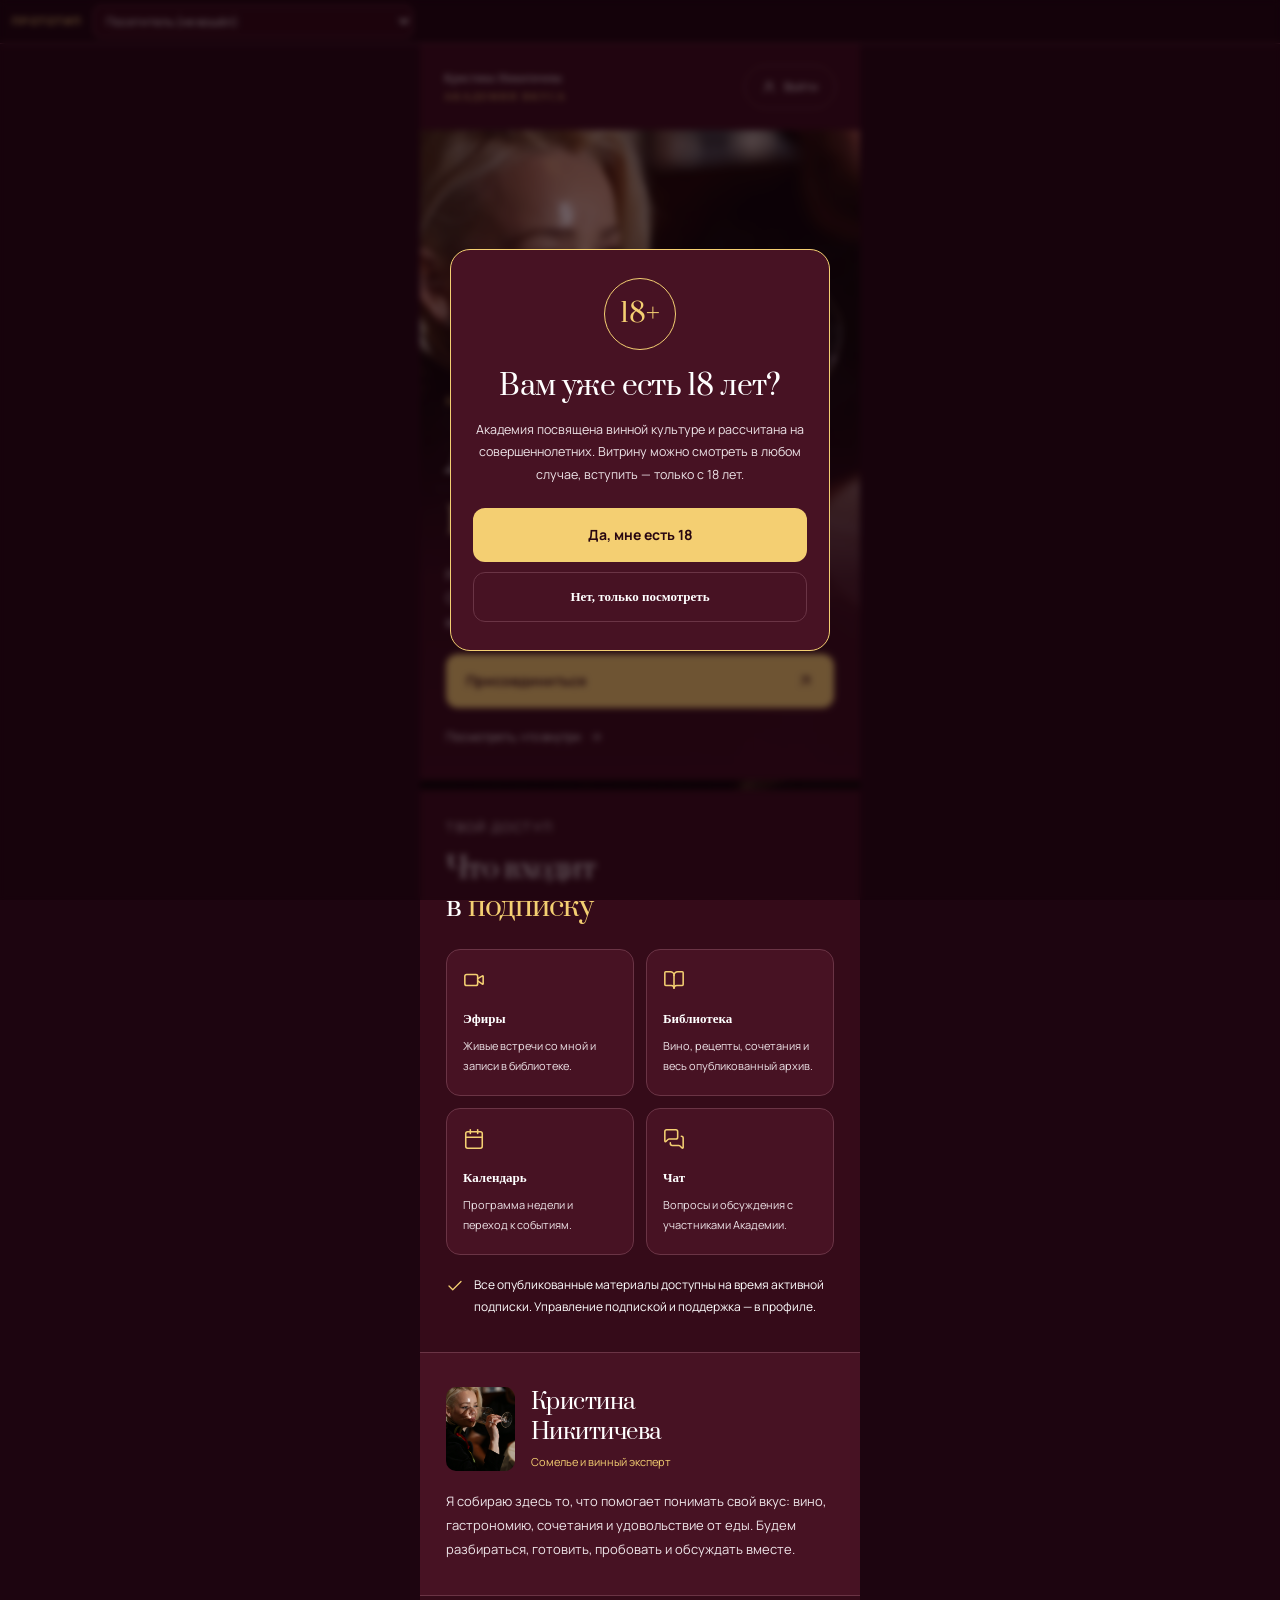
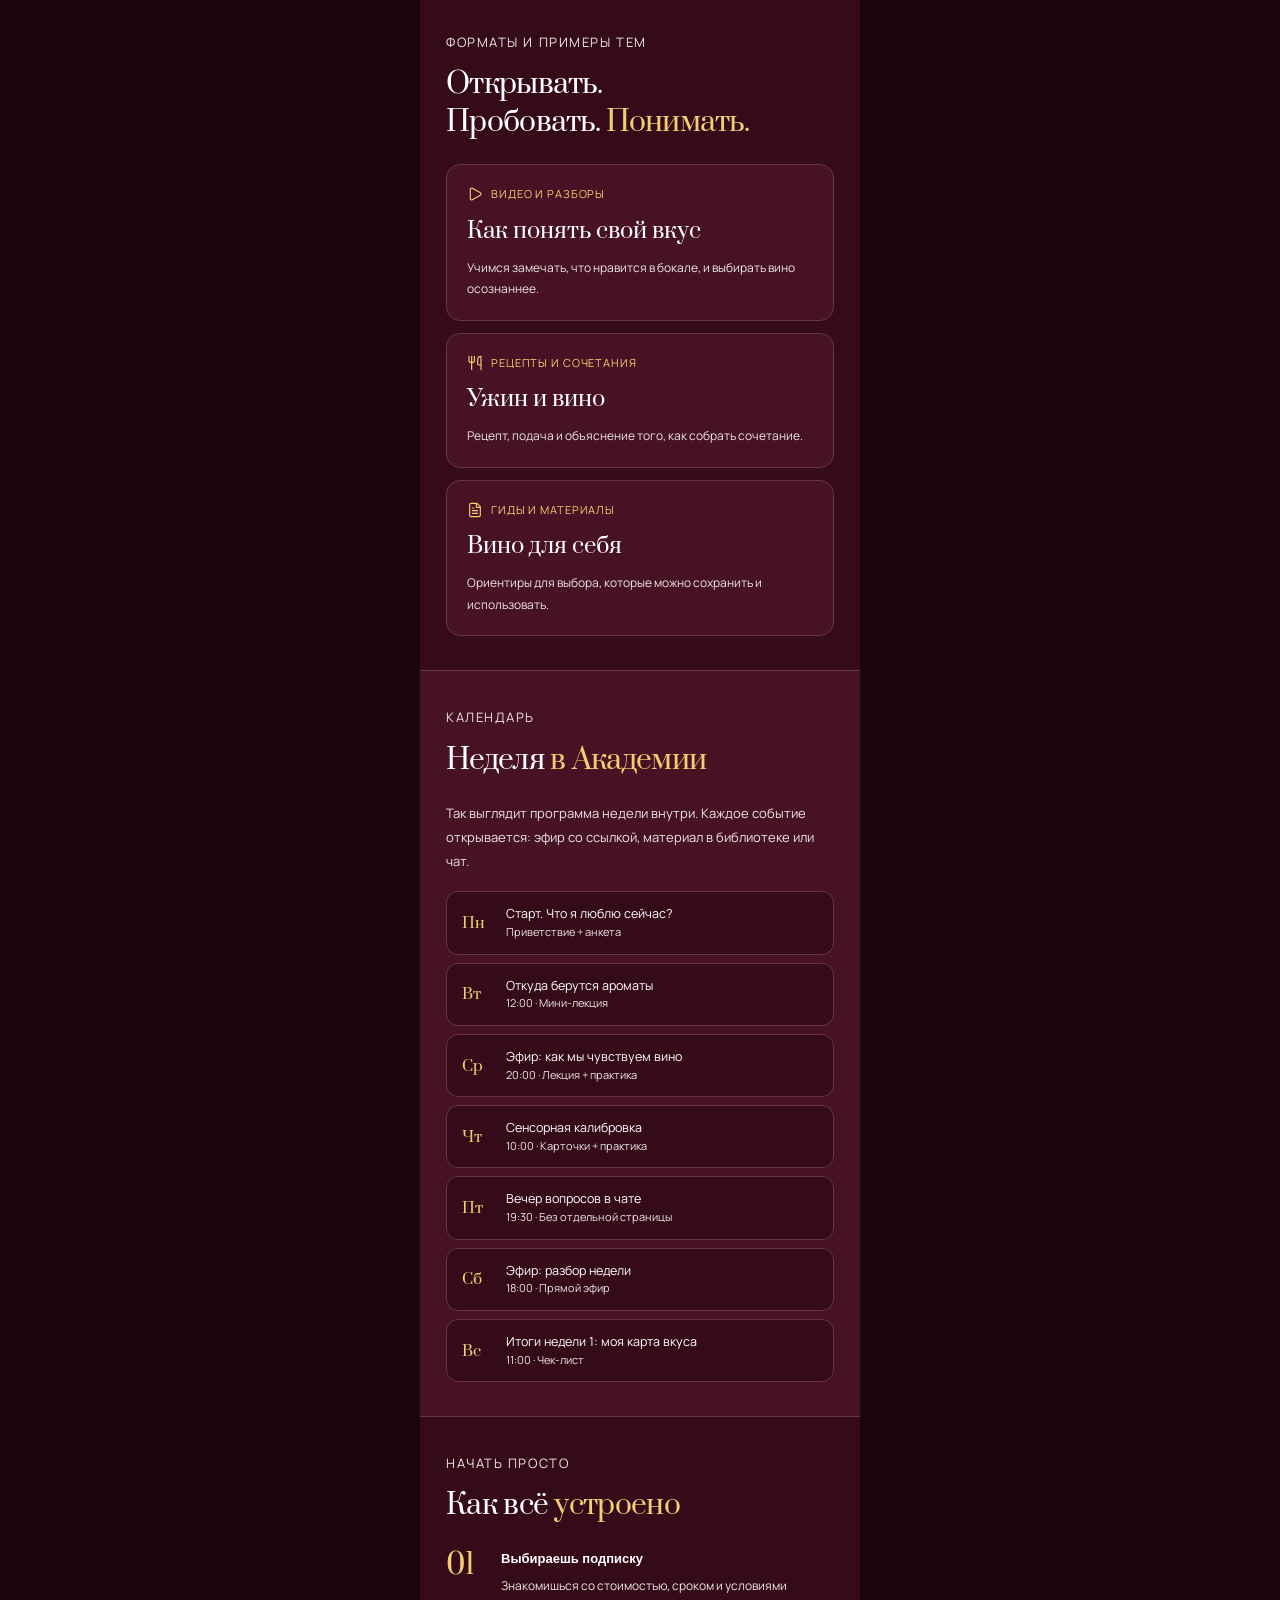
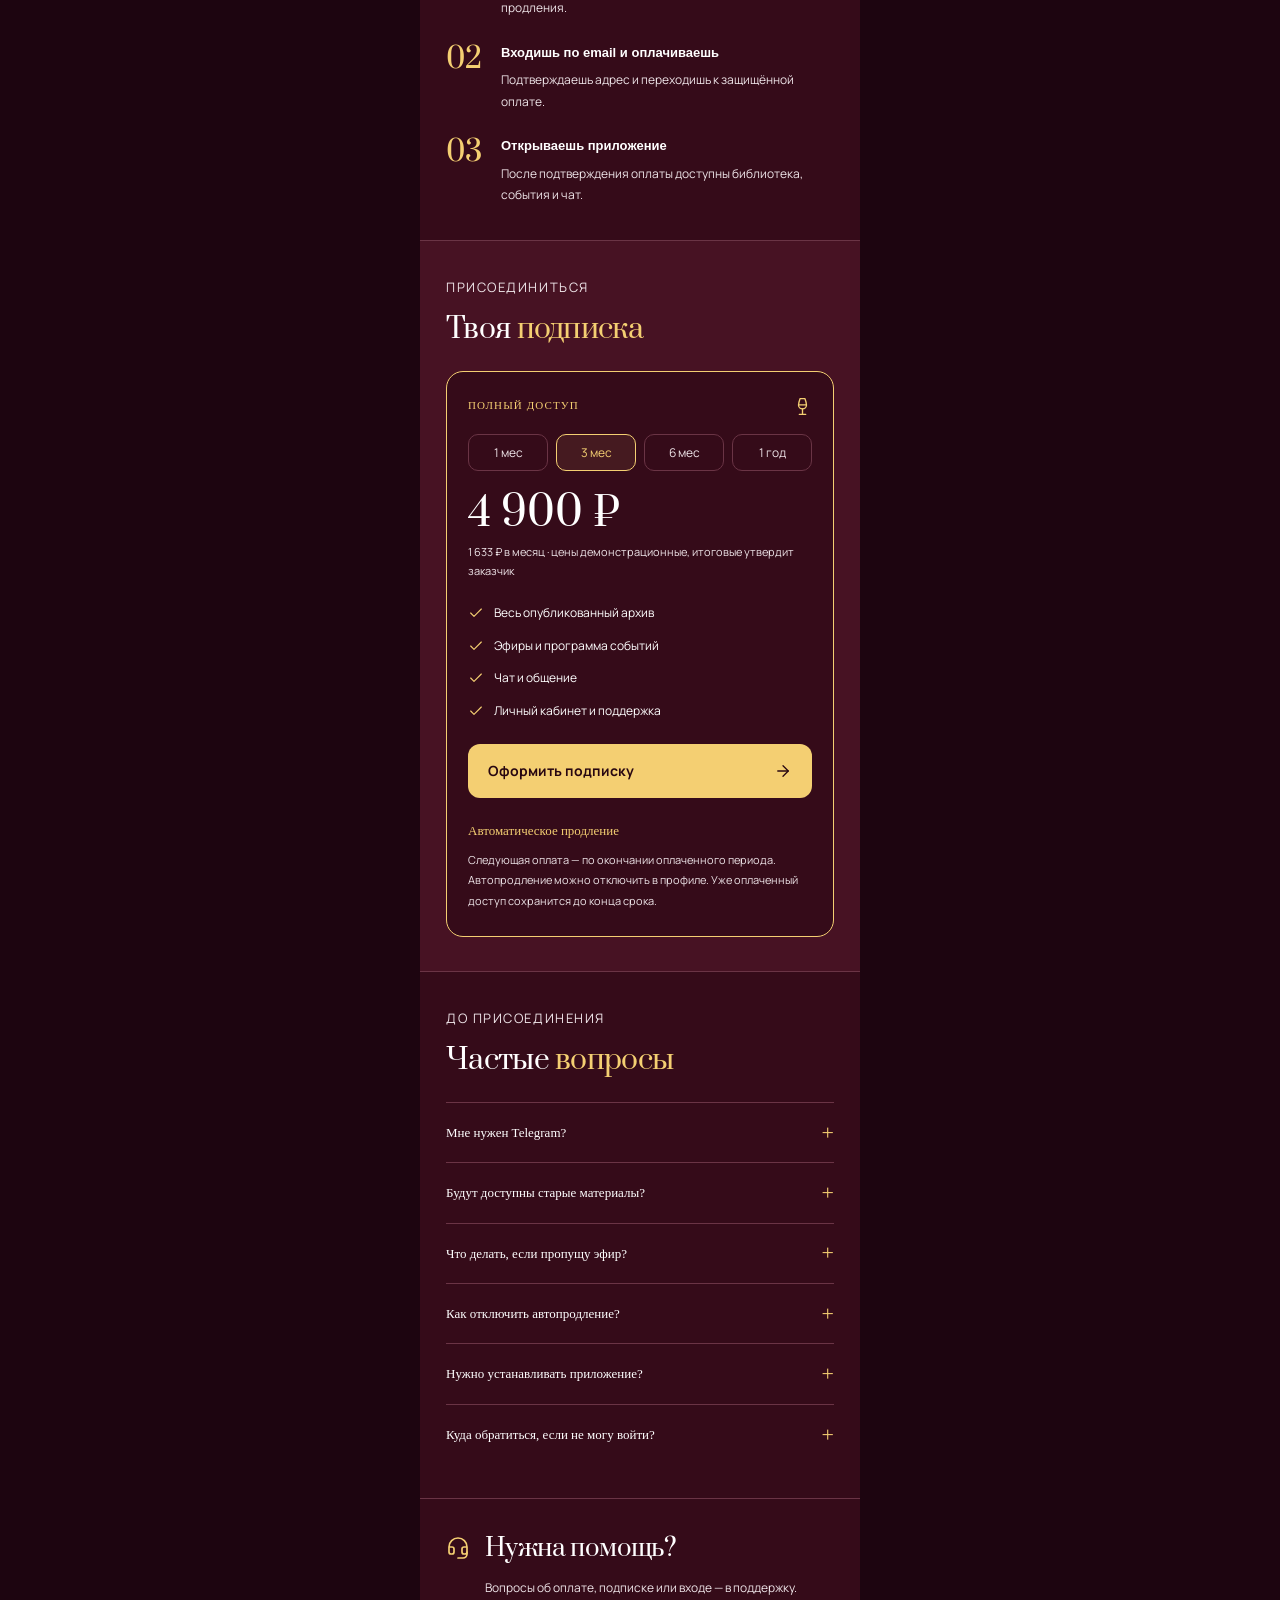
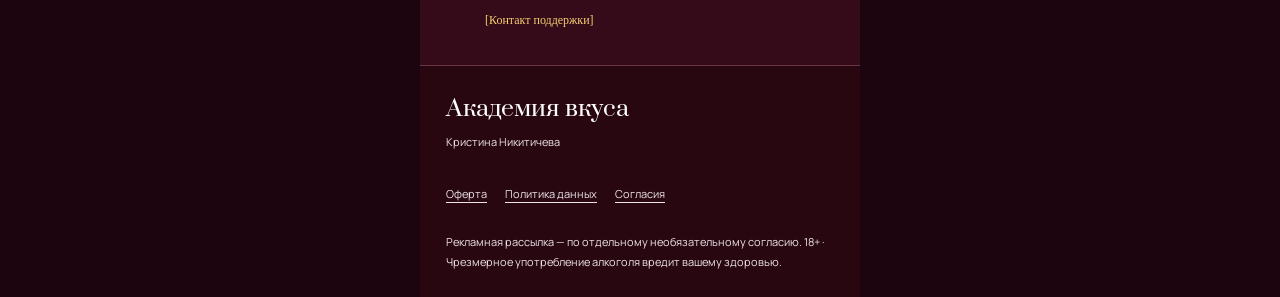
==== prototype/index.html @ 67d81e25 "Админка: сайдбар слева и узкий бар на телефоне, карточки вместо таблиц Схема навигации перенесена из" ====
<!doctype html>
<html lang="ru">
<head>
<meta charset="utf-8">
<meta name="viewport" content="width=device-width, initial-scale=1, viewport-fit=cover">
<meta name="theme-color" content="#350b19">
<meta name="robots" content="noindex,nofollow">
<title>Академия вкуса — прототип</title>
<link rel="stylesheet" href="fonts/fonts.css">
<style>
:root{
  --bg:#350b19; --panel:#471223; --deep:#280711; --gold:#f4cf72; --white:#fff; --soft:#eee4e8; --line:#6a3445;
  --ok:#7fcf94; --warn:#f0b35a; --bad:#ff8c98;
}
*{box-sizing:border-box;margin:0;padding:0}
html{-webkit-text-size-adjust:100%}
body{min-height:100vh;font-family:Manrope,Arial,sans-serif;font-size:14px;line-height:1.6;color:var(--white);background:#1d0510;padding-top:44px}
button{font:inherit;color:inherit;cursor:pointer;border:0;background:none}
input,textarea,select{font:inherit;color:inherit}
a{color:var(--gold)}
h1,h2,h3{font-family:Prata,Georgia,serif;font-weight:400}
.hide{display:none!important}
.soft{color:var(--soft)}
.gold{color:var(--gold)}
.small{font-size:12px}
.eyebrow{color:var(--gold);font-size:11px;line-height:1.6;letter-spacing:.12em;text-transform:uppercase}
svg.i{width:20px;height:20px;flex:none;fill:none;stroke:currentColor;stroke-width:1.7;stroke-linecap:round;stroke-linejoin:round}

/* demo bar */
#demo{position:fixed;top:0;left:0;right:0;z-index:70;height:44px;display:flex;gap:10px;align-items:center;padding:0 12px;background:#14030a;border-bottom:1px solid var(--line);font-size:12px}
#demo b{color:var(--gold);letter-spacing:.14em;text-transform:uppercase;font-size:10.5px;white-space:nowrap}
#demo select{background:var(--deep);border:1px solid var(--line);border-radius:8px;padding:6px 8px;font-size:12px;flex:1;max-width:320px;min-width:0}

/* кнопки */
.primary{display:flex;align-items:center;justify-content:space-between;gap:16px;width:100%;min-height:54px;padding:15px 20px;border:0;border-radius:12px;background:var(--gold);color:var(--deep);text-decoration:none;font:700 14px/1.6 Manrope,Arial,sans-serif;text-align:left}
.primary.center{justify-content:center}
.primary.sm{min-height:44px;padding:10px 16px;width:auto;font-size:13px}
.primary[disabled]{opacity:.5;cursor:default}
.ghost{display:flex;align-items:center;justify-content:center;gap:8px;width:100%;min-height:50px;padding:12px 18px;border:1px solid var(--line);border-radius:12px;color:var(--white);font:600 13px/1.6 Manrope;background:transparent}
.ghost.sm{min-height:40px;width:auto;padding:8px 14px;font-size:12px}
.danger{background:#a8323f!important;color:#fff!important}
.link{color:var(--gold);text-decoration:underline;text-underline-offset:4px;cursor:pointer}
.badge{display:inline-block;padding:3px 10px;border-radius:999px;font-size:11px;font-weight:600;border:1px solid var(--line);color:var(--gold)}
.badge.live{border-color:var(--bad);color:var(--bad)}
.badge.ok{border-color:var(--ok);color:var(--ok)}
.badge.warn{border-color:var(--warn);color:var(--warn)}
.badge.bad{border-color:var(--bad);color:var(--bad)}
.stack>*+*{margin-top:14px}
.row{display:flex;gap:12px;align-items:center}
.between{justify-content:space-between}
.grow{flex:1;min-width:0}

/* поля */
.field{display:flex;flex-direction:column;gap:7px;margin-bottom:14px}
.field label{font-size:12px;color:var(--white)}
.in{width:100%;background:var(--bg);border:1px solid var(--line);border-radius:10px;padding:13px 15px;min-height:48px;outline:none;color:var(--white);font-size:15px}
.in:focus{border-color:var(--gold)}
.in::placeholder{color:#b9a3ab}
textarea.in{min-height:96px;resize:vertical}
select.in option{color:#222}
.chk{display:flex;gap:10px;align-items:flex-start;font-size:12.5px;line-height:1.6;margin-bottom:12px;cursor:pointer;color:var(--soft)}
.chk input{margin-top:3px;accent-color:var(--gold);width:17px;height:17px;flex:none}
.sw{position:relative;width:46px;height:26px;border-radius:999px;background:var(--line);flex:none;transition:.2s;cursor:pointer}
.sw::after{content:"";position:absolute;top:3px;left:3px;width:20px;height:20px;border-radius:50%;background:#fff;transition:.2s}
.sw.on{background:var(--gold)}
.sw.on::after{left:23px;background:var(--deep)}

/* карточки */
.paper{background:var(--panel);border:1px solid var(--line);border-radius:16px;padding:20px;color:var(--white);position:relative}
.paper .muted,.muted{color:var(--soft)}
.dark{background:var(--panel);border:1px solid var(--line);border-radius:14px;padding:16px}
.kv{display:flex;justify-content:space-between;gap:12px;padding:10px 0;border-bottom:1px solid var(--line);font-size:13px}
.kv:last-child{border-bottom:0}
.kv span:first-child{color:var(--soft)}
.banner{border:1px solid var(--warn);border-radius:12px;padding:12px 14px;font-size:12.5px;background:rgba(240,179,90,.1);margin:6px 0 12px}

/* ============ ЛЕНДИНГ (стиль клиента) ============ */
.col{width:100%;max-width:440px;margin:0 auto;background:var(--bg);min-height:calc(100vh - 44px);position:relative}
.kn-top{display:flex;justify-content:space-between;gap:14px;align-items:center;padding:21px 24px;background:var(--bg)}
.kn-author{font:500 12px/1.6 Manrope;letter-spacing:.02em}
.kn-author span{display:block;color:var(--gold);font-size:11px;letter-spacing:.13em;text-transform:uppercase}
.kn-login-link{color:var(--white);font-size:12px;text-decoration:none;padding:11px 17px;border:1px solid var(--line);border-radius:24px;display:inline-flex;align-items:center;gap:8px;min-height:44px;white-space:nowrap}
.kn-login-link svg{width:14px;height:14px}
.kn-hero{position:relative;isolation:isolate;min-height:650px;display:flex;align-items:flex-end;background:var(--bg)}
.kn-hero-photo{position:absolute;top:0;left:0;width:100%;height:auto;z-index:-3}
.kn-hero::before{content:'';position:absolute;inset:0;z-index:-2;background:linear-gradient(180deg,transparent 0%,transparent 31%,#350b1933 45%,#350b19d9 69%,var(--bg) 99%)}
.kn-hero-content{padding:230px 26px 28px;width:100%}
.kn-hero .eyebrow{margin:0 0 15px}
.kn-h1{font:400 53px/1.15 Prata,Georgia,serif;letter-spacing:-.035em;margin:0 0 16px}
.kn-h1 span{display:block;color:var(--gold);background:linear-gradient(120deg,#ffe9aa,#f4cf72 48%,#e6b94b);background-clip:text;-webkit-background-clip:text;-webkit-text-fill-color:transparent}
.kn-lead{font:400 14px/1.7 Manrope;margin:0 0 20px;max-width:335px}
.kn-text-link{display:inline-flex;align-items:center;gap:8px;min-height:44px;padding:13px 0 0;font-size:12px;text-decoration:none;color:var(--white)}
.kn-text-link svg{width:14px;height:14px}
.kn-section{padding:34px 26px;border-top:1px solid var(--line)}
.kn-section.raised{background:var(--panel)}
.kn-section h2{font:400 28px/1.35 Prata,Georgia,serif;letter-spacing:-.025em;margin:0 0 22px}
.kn-section h2 span{color:var(--gold)}
.kn-section .eyebrow{margin-bottom:12px}
.kn-section p{font-size:13px;line-height:1.85;color:var(--soft);margin:0 0 18px}
.kn-benefits{display:grid;grid-template-columns:1fr 1fr;gap:12px}
.kn-benefit{padding:19px 16px;background:var(--panel);border:1px solid var(--line);border-radius:14px}
.kn-benefit svg{color:var(--gold);width:22px;height:22px;margin-bottom:12px}
.kn-benefit h3{font:600 13px/1.55 Manrope;margin:0 0 7px}
.kn-benefit p{font-size:11px;line-height:1.8;margin:0}
.kn-note{display:flex;gap:10px;padding-top:19px;margin:0!important;color:var(--white)!important;font-size:12px!important}
.kn-note svg{color:var(--gold);width:18px;height:18px;flex:none;margin-top:3px}
.kn-about-head{display:flex;gap:16px;align-items:center;margin-bottom:18px}
.kn-about-photo{width:69px;height:84px;object-fit:cover;object-position:25% 2%;border-radius:10px;flex:none}
.kn-about-head h2{font-size:22px;margin:0 0 5px}
.kn-about-head p{font-size:11px;line-height:1.6;margin:0;color:var(--gold)}
.kn-examples{display:grid;gap:12px}
.kn-example{border:1px solid var(--line);border-radius:14px;background:var(--panel);padding:20px}
.kn-fmt{color:var(--gold);font-size:11px;letter-spacing:.08em;text-transform:uppercase;display:flex;align-items:center;gap:8px;margin-bottom:13px}
.kn-fmt svg{width:16px;height:16px}
.kn-example h3{font:400 22px/1.45 Prata,Georgia,serif;margin:0 0 9px}
.kn-example p{font-size:12px;line-height:1.8;margin:0}
.kn-week{display:grid;gap:8px}
.kn-wd{display:flex;gap:14px;align-items:center;padding:13px 15px;border:1px solid var(--line);border-radius:12px;background:var(--bg)}
.kn-wd b{font:400 15px Prata,serif;color:var(--gold);min-width:30px}
.kn-wd span{font-size:12.5px;line-height:1.5}
.kn-wd em{font-style:normal;display:block;font-size:11px;color:var(--soft)}
.kn-steps{list-style:none;margin:0;padding:0;display:grid;gap:22px}
.kn-steps li{display:flex;gap:16px;align-items:flex-start}
.kn-no{font:400 28px/1.3 Prata,Georgia,serif;color:var(--gold);min-width:39px}
.kn-steps b{font-size:13px;font-weight:600;line-height:1.65}
.kn-steps p{font-size:12px;line-height:1.8;margin:6px 0 0}
.kn-tariff{padding:25px 21px;background:var(--bg);border:1px solid var(--gold);border-radius:17px}
.kn-tariff-top{display:flex;justify-content:space-between;align-items:center;gap:10px;margin-bottom:18px}
.kn-tariff-top b{color:var(--gold);font:500 11px/1.6 Manrope;letter-spacing:.1em;text-transform:uppercase}
.kn-tariff-top svg{color:var(--gold);width:19px;height:19px}
.kn-periods{display:grid;grid-template-columns:repeat(4,1fr);gap:8px;margin-bottom:18px}
.kn-periods button{padding:10px 4px;border:1px solid var(--line);border-radius:10px;font-size:12px;line-height:1.3;color:var(--soft);text-align:center}
.kn-periods button.on{border-color:var(--gold);color:var(--gold);background:rgba(244,207,114,.08)}
.kn-price{font:400 40px/1.2 Prata,Georgia,serif;margin:0 0 6px}
.kn-pnote{font-size:11px!important;line-height:1.7!important;margin:0 0 22px!important}
.kn-list{list-style:none;padding:0;margin:0 0 23px;display:grid;gap:13px}
.kn-list li{display:flex;align-items:flex-start;gap:10px;font-size:12px;line-height:1.65}
.kn-list svg{color:var(--gold);width:16px;height:16px;flex:none;margin-top:2px}
.kn-renewal{padding-top:22px}
.kn-renewal h3{color:var(--gold);font:500 13px/1.7 Manrope;margin:0 0 8px}
.kn-renewal p{font-size:11px;line-height:1.85;margin:0}
.kn-faq details{border-top:1px solid var(--line)}
.kn-faq summary{list-style:none;display:flex;align-items:center;justify-content:space-between;gap:18px;padding:18px 0;min-height:54px;font:500 13px/1.8 Manrope;cursor:pointer}
.kn-faq summary::-webkit-details-marker{display:none}
.kn-faq summary::after{content:'+';color:var(--gold);font-size:22px;line-height:1;flex:none}
.kn-faq details[open] summary::after{content:'−'}
.kn-faq details p{font-size:12px;line-height:1.9;margin:0 0 20px}
.kn-support{display:flex;align-items:flex-start;gap:15px}
.kn-support>svg{width:24px;height:24px;color:var(--gold);flex:none;margin-top:3px}
.kn-support h2{font-size:24px;margin-bottom:11px}
.kn-support p{font-size:12px;line-height:1.8;margin-bottom:0}
.kn-contact{display:block;font:500 12px/1.7 Manrope;color:var(--gold);margin-top:12px}
.kn-footer{padding:26px;background:var(--deep);border-top:1px solid var(--line)}
.kn-footer-name{font:400 23px/1.5 Prata,serif;margin-bottom:7px}
.kn-footer-by{font-size:11px;color:var(--soft);margin-bottom:22px}
.kn-docs{display:flex;flex-wrap:wrap;gap:4px 18px}
.kn-doc{font:400 11px/1.7 Manrope;color:var(--soft);text-decoration:underline;text-underline-offset:4px;text-align:left;padding:10px 0;min-height:44px}
.kn-fnote{font-size:11px;line-height:1.8;color:var(--soft);margin:15px 0 0}
.agebar{margin:0 24px 6px;padding:11px 14px;border:1px solid var(--warn);border-radius:12px;background:rgba(240,179,90,.1);font-size:12.5px;text-align:center}

/* ============ ПРИЛОЖЕНИЕ ============ */
.app{padding:0 20px 110px}
.hdr{display:flex;justify-content:space-between;align-items:flex-start;padding:24px 0 6px}
.brand{font:400 31px/1.2 Prata,serif;letter-spacing:-.02em}
.brand span{color:var(--gold)}
.by{font-size:12px;color:var(--soft);margin-top:2px}
.hbtns{display:flex;gap:10px}
.iconbtn{width:44px;height:44px;border-radius:50%;border:1px solid var(--line);display:grid;place-items:center;color:var(--gold);background:rgba(71,18,35,.5);position:relative}
.iconbtn .dot{position:absolute;top:10px;right:11px;width:8px;height:8px;border-radius:50%;background:var(--gold)}
.hello{font-size:12.5px;color:var(--soft);margin:8px 0 18px}
.tiles{display:grid;grid-template-columns:repeat(3,1fr);gap:10px}
.tile{position:relative;height:128px;border-radius:16px;overflow:hidden;border:1px solid var(--line);text-align:left;background-color:var(--panel);background-repeat:no-repeat}
.tile::before{content:'';position:absolute;inset:0;background:linear-gradient(180deg,rgba(53,11,25,.25),rgba(40,7,17,.9))}
.tile .ic{position:absolute;top:10px;left:10px;width:32px;height:32px;border-radius:9px;background:rgba(40,7,17,.75);border:1px solid var(--line);display:grid;place-items:center;color:var(--gold)}
.tile .ic svg{width:17px;height:17px}
.tile b{position:absolute;left:11px;right:8px;bottom:10px;font:600 13px/1.3 Manrope}
.search{display:flex;align-items:center;gap:10px;margin:20px 0 6px;padding:0 16px;min-height:52px;border:1px solid var(--line);border-radius:16px;background:var(--panel);color:var(--gold)}
.search input{flex:1;background:none;border:0;outline:none;color:var(--white);font-size:14px;min-width:0}
.search input::placeholder{color:#b9a3ab}
.sech{display:flex;justify-content:space-between;align-items:center;margin:30px 0 4px}
.sech h2{font-size:26px;letter-spacing:-.02em}
.sech .more{color:var(--gold);font-size:12px;font-weight:600;display:inline-flex;align-items:center;gap:6px}
.sech .more svg{width:15px;height:15px}
.arrows{display:flex;gap:14px;color:var(--gold)}
.sub{font-size:12px;color:var(--soft);margin-bottom:14px}
.days{display:grid;grid-template-columns:repeat(7,1fr);gap:6px;margin-bottom:14px}
.days button{height:56px;border-radius:12px;border:1px solid var(--line);background:var(--panel);font-size:12px;color:var(--soft);display:flex;flex-direction:column;align-items:center;justify-content:center;gap:6px}
.days button.on{background:var(--gold);border-color:var(--gold);color:var(--deep);font-weight:700}
.days button i{width:4px;height:4px;border-radius:50%;background:transparent;display:block}
.days button.has i{background:var(--gold)}
.days button.on.has i{background:var(--deep)}
.item{display:flex;align-items:center;gap:12px;width:100%;text-align:left;padding:16px;border:1px solid var(--line);border-radius:16px;background:var(--panel);margin-bottom:10px}
.item b{font:600 14px/1.5 Manrope;display:block}
.item span.s{font-size:12px;color:var(--soft);display:block}
.item .go{color:var(--gold)}
.item.nolink{opacity:.85;cursor:default}
.item .tm{font:400 17px Prata,serif;color:var(--gold);min-width:50px}
.feature{position:relative;min-height:330px;border-radius:20px;overflow:hidden;border:1px solid var(--line);display:flex;align-items:flex-end;text-align:left;width:100%;background:var(--panel) url(img/hero.jpg) no-repeat;background-size:230% auto;background-position:22% 6%}
.feature::before{content:'';position:absolute;inset:0;background:linear-gradient(180deg,rgba(53,11,25,.1) 0%,rgba(53,11,25,.55) 45%,rgba(40,7,17,.97) 100%)}
.feature .pill{position:absolute;top:16px;left:16px;display:inline-flex;align-items:center;gap:8px;padding:8px 13px;border-radius:999px;background:rgba(40,7,17,.72);border:1px solid var(--line);font-size:12px;font-weight:500}
.feature .pill svg{width:15px;height:15px;color:var(--gold)}
.feature .in-f{position:relative;padding:22px 20px 20px;width:100%}
.feature h3{font:400 34px/1.15 Prata,serif;letter-spacing:-.02em;margin:8px 0 18px}
.feature .meta{display:flex;justify-content:space-between;align-items:center;font-size:12px;color:var(--soft)}
.feature .meta b{color:var(--gold);display:inline-flex;gap:6px;align-items:center;font-size:13px}
.lcards{display:grid;grid-template-columns:1fr 1fr;gap:12px}
.lcard{border:1px solid var(--line);border-radius:18px;overflow:hidden;background:var(--panel);text-align:left}
.lcard .ph{height:128px;background-color:var(--deep);background-repeat:no-repeat;background-image:url(img/hero.jpg)}
.lcard .tx{padding:14px 14px 16px}
.lcard .tx small{display:block;font-size:11px;color:var(--soft);margin-bottom:6px}
.lcard .tx b{font:400 17px/1.35 Prata,serif}
.meet{border:1px solid var(--line);border-radius:18px;background:var(--panel);padding:20px}
.meet .eyebrow{display:flex;gap:10px;align-items:center;margin-bottom:12px}
.meet h3{font:400 27px/1.25 Prata,serif;margin-bottom:14px}
.meet p{font-size:12px;color:var(--soft);margin-bottom:16px}
.handy{display:grid;grid-template-columns:1fr 1fr;gap:12px}
.hbtn{display:flex;align-items:center;gap:12px;padding:18px 16px;border:1px solid var(--line);border-radius:14px;background:var(--panel);font-size:13px;font-weight:500;text-align:left}
.hbtn svg{color:var(--gold)}
.nav{position:fixed;left:50%;transform:translateX(-50%);width:100%;max-width:440px;bottom:0;z-index:40;background:var(--deep);border-top:1px solid var(--line);display:flex;padding-bottom:env(safe-area-inset-bottom)}
.nav button{flex:1;padding:11px 2px 9px;font-size:10.5px;color:var(--soft);display:flex;flex-direction:column;align-items:center;gap:4px}
.nav button.on{color:var(--gold)}
.back{color:var(--gold);padding:14px 0 4px;font-size:13px;font-weight:600}
.pagehead{font-size:30px;letter-spacing:-.02em;margin:20px 0 14px}
.chips{display:flex;gap:8px;overflow-x:auto;padding:4px 0 12px;scrollbar-width:none}
.chips::-webkit-scrollbar{display:none}
.chip{flex:none;padding:8px 14px;border-radius:999px;border:1px solid var(--line);font-size:12px;color:var(--soft)}
.chip.on{background:var(--gold);border-color:var(--gold);color:var(--deep);font-weight:700}
.dayh{font:400 17px Prata,serif;margin:20px 0 10px;display:flex;gap:10px;align-items:center}
.dayh .today{font:700 10px Manrope;letter-spacing:.1em;background:var(--gold);color:var(--deep);padding:3px 9px;border-radius:999px}
.video{aspect-ratio:16/9;border-radius:16px;background:linear-gradient(135deg,#5a1830,#1d0510);border:1px solid var(--line);display:grid;place-items:center;position:relative;overflow:hidden}
.video .play{width:64px;height:64px;border-radius:50%;background:rgba(244,207,114,.15);border:1.5px solid var(--gold);display:grid;place-items:center;color:var(--gold)}
.video .cap{position:absolute;left:14px;bottom:10px;font-size:12px;color:var(--soft)}
.prose p{margin-bottom:12px;font-size:13.5px;line-height:1.85;color:var(--soft)}
.heart{display:inline-flex;align-items:center;gap:8px;color:var(--gold);font-size:12.5px;font-weight:600}
.heart.on svg{fill:var(--gold)}
.tag{display:inline-block;font-size:11.5px;color:var(--gold);margin-right:8px}
.msgs{display:flex;flex-direction:column;gap:10px;min-height:280px;padding:6px 0 10px}
.m{max-width:86%;padding:10px 13px;border-radius:14px;background:var(--panel);border:1px solid var(--line);align-self:flex-start;position:relative;font-size:13.5px}
.m .who{font-size:11.5px;color:var(--gold);margin-bottom:2px;display:flex;gap:6px;align-items:center}
.m.me{align-self:flex-end;background:#6b1d3a}
.m .del{position:absolute;right:-6px;top:-6px;width:22px;height:22px;border-radius:50%;background:#a8323f;font-size:12px;display:grid;place-items:center}
.m.gone{opacity:.5;font-style:italic}
.pin{font-size:12px;padding:10px 13px;border-radius:12px;border:1px dashed var(--gold);color:var(--gold);margin-bottom:8px}
.composer{position:sticky;bottom:64px;display:flex;gap:8px;padding:10px 0;background:linear-gradient(transparent,var(--bg) 30%)}
.composer .in{border-radius:999px}
.composer .primary{width:auto;min-height:48px;border-radius:999px;padding:0 20px}
.mrow{display:flex;gap:12px;align-items:center;padding:12px 0;border-bottom:1px solid var(--line)}
.mrow:last-child{border-bottom:0}
.mrow .ic{width:38px;height:38px;border-radius:50%;display:grid;place-items:center;font-weight:700;font-size:11px;border:1px solid var(--line);color:var(--gold);flex:none}
h2.sec{font-size:22px;margin:28px 0 12px}
.q{margin-bottom:18px}
.q h3{font:400 19px/1.35 Prata,serif;margin-bottom:10px}
.opt{display:flex;gap:12px;align-items:center;padding:13px 14px;border:1px solid var(--line);border-radius:12px;margin-bottom:8px;cursor:pointer;background:var(--panel);font-size:13px}
.opt input{accent-color:var(--gold)}
.opt.on{border-color:var(--gold)}
.steps{display:grid;gap:14px}
.steps>div{display:flex;gap:14px}
.steps>div>b{font:400 24px Prata,serif;color:var(--gold);min-width:34px}

/* модальные окна */
#modal{position:fixed;inset:0;z-index:80;background:rgba(10,2,6,.78);display:none;align-items:flex-end;justify-content:center}
#modal.on{display:flex}
#modal .box{width:100%;max-width:440px;max-height:92vh;overflow:auto;background:var(--panel);border:1px solid var(--line);border-bottom:0;border-radius:22px 22px 0 0;padding:24px 22px 30px;animation:up .25s ease}
@media(min-width:640px){#modal{align-items:center}#modal .box{border-radius:20px;border-bottom:1px solid var(--line)}}
@keyframes up{from{transform:translateY(30px);opacity:0}to{transform:none;opacity:1}}
#modal .x{float:right;width:40px;height:40px;border:1px solid var(--line);border-radius:10px;display:grid;place-items:center;color:var(--white);background:var(--bg)}
#modal h2{font-size:25px;margin-bottom:8px;letter-spacing:-.02em;padding-right:50px}
#modal .muted{color:var(--soft);font-size:12.5px;line-height:1.8}
.topt{display:flex;gap:12px;align-items:center;padding:12px 14px;border:1px solid var(--line);border-radius:12px;margin-bottom:8px;cursor:pointer;background:var(--bg);font-size:13px}
.topt.on{border-color:var(--gold)}
.topt input{accent-color:var(--gold)}
.stepdots{display:flex;gap:6px;margin:12px 0 16px}
.stepdots i{flex:1;height:3px;border-radius:3px;background:var(--line)}
.stepdots i.on{background:var(--gold)}
.notif{padding:13px 0;border-bottom:1px solid var(--line);font-size:13px}
.notif:last-of-type{border-bottom:0}
#toast{position:fixed;left:50%;bottom:88px;transform:translateX(-50%);z-index:90;background:var(--deep);border:1px solid var(--gold);color:var(--white);padding:11px 18px;border-radius:999px;font-size:12.5px;opacity:0;pointer-events:none;transition:.25s;max-width:92vw;text-align:center}
#toast.on{opacity:1}
#age{position:fixed;inset:0;z-index:95;background:rgba(20,3,10,.6);backdrop-filter:blur(3px);display:grid;place-items:center;padding:20px;text-align:center}
#age .box{max-width:380px;width:100%;background:var(--panel);border:1px solid var(--gold);border-radius:20px;padding:28px 22px;animation:up .25s ease}
#age h2{font-size:28px;margin:14px 0 10px;letter-spacing:-.02em}
#age .seal{width:72px;height:72px;margin:0 auto;border-radius:50%;border:1px solid var(--gold);display:grid;place-items:center;font:400 26px Prata,serif;color:var(--gold)}
#age p{font-size:12.5px;color:var(--soft);margin-bottom:22px;line-height:1.8}

/* ============ АДМИНКА (схема «Шпаргалки»: сайдбар, на телефоне — узкий бар слева) ============ */
.ash{display:flex;min-height:calc(100vh - 44px);background:var(--bg)}
.side{position:sticky;top:44px;height:calc(100vh - 44px);width:256px;flex:none;display:flex;flex-direction:column;overflow-y:auto;padding:20px 14px;background:linear-gradient(180deg,#2b0a16 0%,#1d0510 100%);border-right:1px solid var(--line)}
.brand-a{padding:0 8px 18px}
.eb{display:block;font-size:10px;font-weight:600;letter-spacing:.1em;text-transform:uppercase;color:rgba(255,255,255,.45)}
.brand-a b,.rail-head b{font:400 19px/1.2 Prata,serif;color:#fff;display:block}
.gt{padding:6px 10px 4px;font-size:10px;font-weight:600;letter-spacing:.1em;text-transform:uppercase;color:rgba(255,255,255,.4)}
.sep{height:1px;background:rgba(255,255,255,.1);margin:10px 0}
.nl{display:flex;align-items:center;gap:10px;width:100%;padding:9px 10px;border-radius:9px;font-size:13.5px;font-weight:500;color:rgba(255,255,255,.8);text-align:left}
.nl:hover{background:rgba(255,255,255,.07);color:#fff}
.nl.on{background:rgba(255,255,255,.09);color:#fff;font-weight:600;box-shadow:inset 3px 0 0 var(--gold)}
.nl .grow{overflow:hidden;text-overflow:ellipsis;white-space:nowrap}
.ni{position:relative;flex:none;display:grid;place-items:center}
.cnt{font-style:normal;min-width:19px;height:19px;padding:0 5px;border-radius:999px;background:var(--gold);color:var(--deep);font-size:10.5px;font-weight:700;display:grid;place-items:center}
.dotb{position:absolute;top:-3px;right:-4px;width:8px;height:8px;border-radius:50%;background:var(--gold);box-shadow:0 0 0 2px #1d0510}
.sr{position:absolute;width:1px;height:1px;overflow:hidden;clip:rect(0 0 0 0)}
.suser{margin-top:auto;padding-top:16px;border-top:1px solid rgba(255,255,255,.1)}
.suser .u{display:flex;gap:10px;align-items:center}
.av{width:32px;height:32px;border-radius:50%;background:rgba(255,255,255,.14);display:grid;place-items:center;font-size:11px;font-weight:700;flex:none}
.suser .nm{font-size:12.5px;font-weight:600;line-height:1.3}
.suser .rl{font-size:11px;color:rgba(255,255,255,.5)}
.suser .btns{display:flex;gap:8px;margin-top:12px}
.suser .btns button{flex:1;height:34px;border:1px solid var(--line);border-radius:9px;font-size:12px;color:var(--soft)}
.amain{flex:1;min-width:0}
.topbar{position:sticky;top:44px;z-index:20;height:52px;display:flex;align-items:center;justify-content:space-between;gap:12px;padding:0 20px;background:rgba(53,11,25,.92);backdrop-filter:blur(6px);border-bottom:1px solid var(--line)}
.crumb{display:flex;gap:8px;align-items:center;font-size:13px;min-width:0}
.crumb span{color:var(--soft)}
.crumb b{font-weight:600;white-space:nowrap;overflow:hidden;text-overflow:ellipsis}
.apage{max-width:1100px;margin:0 auto;padding:24px 20px 60px}
.aph{display:flex;flex-wrap:wrap;gap:12px 16px;justify-content:space-between;align-items:flex-start;margin-bottom:20px}
.aph .ico{width:38px;height:38px;border-radius:11px;background:rgba(244,207,114,.12);color:var(--gold);display:grid;place-items:center;flex:none}
.aph h1{font:400 28px/1.2 Prata,serif;letter-spacing:-.02em}
.aph p{font-size:13px;color:var(--soft);margin-top:8px;max-width:62ch}
.rail,.rail-dim{display:none}

table.t{width:100%;border-collapse:collapse;font-size:13px}
.t th{text-align:left;font-weight:500;color:var(--soft);font-size:11.5px;padding:8px 10px;border-bottom:1px solid var(--line);white-space:nowrap}
.t td{padding:11px 10px;border-bottom:1px solid var(--line);vertical-align:middle}
.t tr:last-child td{border-bottom:0}
.t tr.click{cursor:pointer}
.t tr.click:hover td{background:rgba(255,255,255,.04)}
.scroll{overflow-x:auto}
.cards-m{display:none}
.dcard{display:block;width:100%;text-align:left;padding:14px;border:1px solid var(--line);border-radius:14px;background:var(--panel)}
.dcard .l1{display:flex;justify-content:space-between;gap:10px;align-items:flex-start}
.dcard .l2{font-size:12px;color:var(--soft);margin-top:6px}
.kpis{display:grid;grid-template-columns:repeat(4,1fr);gap:10px;margin-bottom:8px}
.kpi{padding:14px;border:1px solid var(--line);border-radius:14px;background:var(--panel)}
.kpi b{display:block;font:400 26px Prata,serif}
.kpi span{font-size:11.5px;color:var(--soft)}
.grid2{display:grid;grid-template-columns:1fr 1fr;gap:16px}
.dr-dim{position:fixed;inset:44px 0 0 0;z-index:55;background:rgba(0,0,0,.5)}
.drawer{position:fixed;top:44px;right:0;bottom:0;width:min(480px,100%);z-index:60;background:var(--deep);border-left:1px solid var(--line);overflow:auto;padding:20px;animation:up .2s}
.drawer h2{font:400 24px Prata,serif}
.denied{opacity:.4;pointer-events:none}
.mini{display:inline-flex;gap:4px}
.mini i{font-style:normal;font-size:10.5px;font-weight:600;padding:2px 6px;border-radius:6px;border:1px solid var(--line);color:var(--soft)}
.mini i.on{border-color:var(--ok);color:var(--ok)}
.btnrow{display:flex;gap:8px;flex-wrap:wrap}

@media(max-width:767px){
  .side{display:none}
  .ash{display:block}
  .amain{padding-left:56px}
  .topbar{padding:0 14px}
  .apage{padding:18px 14px 50px}
  .crumb .hide-sm{display:none}
  .aph h1{font-size:24px}
  .kpis{grid-template-columns:1fr 1fr}
  .grid2{grid-template-columns:1fr}
  .tbl-d{display:none}
  .cards-m{display:grid;gap:8px}
  .rail{display:flex;position:fixed;top:44px;bottom:0;left:0;z-index:40;width:56px;flex-direction:column;padding:12px 6px;background:linear-gradient(180deg,#2b0a16,#1d0510);border-right:1px solid var(--line);transition:width .2s ease;overflow:hidden}
  .rail.open{width:min(78vw,300px);padding:12px}
  .rail-dim{display:block;position:fixed;inset:44px 0 0 0;z-index:35;background:rgba(0,0,0,.5)}
  .rail-head{display:flex;align-items:center;gap:10px;padding:2px 3px;margin-bottom:14px;text-align:left;width:100%}
  .rail-head .chev{width:32px;height:32px;border-radius:9px;background:var(--gold);color:var(--deep);display:grid;place-items:center;flex:none;transition:transform .2s}
  .rail.open .chev{transform:rotate(180deg)}
  .rail nav{flex:1;min-height:0;overflow-y:auto}
  .rail:not(.open) .nl{justify-content:center;padding:10px 0}
  .rail:not(.open) .nl.on{box-shadow:none}
  .rail .suser{padding-top:12px}
  .rail:not(.open) .suser .u{justify-content:center}
  .drawer{width:100%}
}
</style>
</head>
<body>
<div id="demo"><b>Прототип</b><select id="roleSel" aria-label="Режим просмотра"></select></div>
<div id="app"></div>
<div id="modal"><div class="box" id="modalBox"></div></div>
<div id="toast"></div>

<script>
/* ============ ИКОНКИ ============ */
var IC = {
 home:'<path d="M15 21v-8a1 1 0 0 0-1-1h-4a1 1 0 0 0-1 1v8"/><path d="M3 10a2 2 0 0 1 .709-1.528l7-5.999a2 2 0 0 1 2.582 0l7 5.999A2 2 0 0 1 21 10v9a2 2 0 0 1-2 2H5a2 2 0 0 1-2-2z"/>',
 book:'<path d="M12 7v14"/><path d="M3 18a1 1 0 0 1-1-1V4a1 1 0 0 1 1-1h5a4 4 0 0 1 4 4 4 4 0 0 1 4-4h5a1 1 0 0 1 1 1v13a1 1 0 0 1-1 1h-6a3 3 0 0 0-3 3 3 3 0 0 0-3-3z"/>',
 cal:'<path d="M8 2v4"/><path d="M16 2v4"/><rect width="18" height="18" x="3" y="4" rx="2"/><path d="M3 10h18"/>',
 chat:'<path d="M16 10a2 2 0 0 1-2 2H6.828a2 2 0 0 0-1.414.586l-2.202 2.202A.71.71 0 0 1 2 14.286V4a2 2 0 0 1 2-2h10a2 2 0 0 1 2 2z"/><path d="M20 9a2 2 0 0 1 2 2v10.286a.71.71 0 0 1-1.212.502l-2.202-2.202A2 2 0 0 0 17.172 19H10a2 2 0 0 1-2-2v-1"/>',
 user:'<circle cx="12" cy="8" r="5"/><path d="M20 21a8 8 0 0 0-16 0"/>',
 bell:'<path d="M10.268 21a2 2 0 0 0 3.464 0"/><path d="M3.262 15.326A1 1 0 0 0 4 17h16a1 1 0 0 0 .74-1.673C19.41 13.956 18 12.499 18 8A6 6 0 0 0 6 8c0 4.499-1.411 5.956-2.738 7.326"/>',
 search:'<circle cx="11" cy="11" r="8"/><path d="m21 21-4.3-4.3"/>',
 play:'<path d="M5 5a2 2 0 0 1 3.008-1.728l11.997 6.998a2 2 0 0 1 .003 3.458l-12 7A2 2 0 0 1 5 19z"/>',
 up:'<path d="M7 7h10v10"/><path d="M7 17 17 7"/>',
 right:'<path d="M5 12h14"/><path d="m12 5 7 7-7 7"/>',
 cl:'<path d="m15 18-6-6 6-6"/>', cr:'<path d="m9 18 6-6-6-6"/>',
 check:'<path d="M20 6 9 17l-5-5"/>',
 heart:'<path d="M19 14c1.49-1.46 3-3.21 3-5.5A5.5 5.5 0 0 0 16.5 3c-1.76 0-3 .5-4.5 2-1.5-1.5-2.74-2-4.5-2A5.5 5.5 0 0 0 2 8.5c0 2.3 1.5 4.05 3 5.5l7 7Z"/>',
 ccheck:'<circle cx="12" cy="12" r="10"/><path d="m9 12 2 2 4-4"/>',
 head:'<path d="M3 11h3a2 2 0 0 1 2 2v3a2 2 0 0 1-2 2H5a2 2 0 0 1-2-2v-5Zm0 0a9 9 0 1 1 18 0m0 0v5a2 2 0 0 1-2 2h-1a2 2 0 0 1-2-2v-3a2 2 0 0 1 2-2h3Z"/><path d="M21 16v2a4 4 0 0 1-4 4h-5"/>',
 x:'<path d="M18 6 6 18"/><path d="m6 6 12 12"/>',
 clip:'<rect width="8" height="4" x="8" y="2" rx="1"/><path d="M16 4h2a2 2 0 0 1 2 2v14a2 2 0 0 1-2 2H6a2 2 0 0 1-2-2V6a2 2 0 0 1 2-2h2"/><path d="m9 14 2 2 4-4"/>',
 video:'<path d="m16 13 5.223 3.482a.5.5 0 0 0 .777-.416V7.87a.5.5 0 0 0-.752-.432L16 10.5"/><rect x="2" y="6" width="14" height="12" rx="2"/>',
 utensils:'<path d="M3 2v7c0 1.1.9 2 2 2h4a2 2 0 0 0 2-2V2"/><path d="M7 2v20"/><path d="M21 15V2a5 5 0 0 0-5 5v6c0 1.1.9 2 2 2h3Zm0 0v7"/>',
 file:'<path d="M6 22a2 2 0 0 1-2-2V4a2 2 0 0 1 2-2h8a2.4 2.4 0 0 1 1.704.706l3.588 3.588A2.4 2.4 0 0 1 20 8v12a2 2 0 0 1-2 2z"/><path d="M14 2v5a1 1 0 0 0 1 1h5"/><path d="M10 9H8"/><path d="M16 13H8"/><path d="M16 17H8"/>',
 wine:'<path d="M8 22h8"/><path d="M7 10h10"/><path d="M12 15v7"/><path d="M12 15a5 5 0 0 0 5-5c0-2-.5-4-2-8H9c-1.5 4-2 6-2 8a5 5 0 0 0 5 5Z"/>',
 gauge:'<path d="m12 14 4-4"/><path d="M3.34 19a10 10 0 1 1 17.32 0"/>',
 users:'<path d="M16 21v-2a4 4 0 0 0-4-4H6a4 4 0 0 0-4 4v2"/><circle cx="9" cy="7" r="4"/><path d="M22 21v-2a4 4 0 0 0-3-3.87"/><path d="M16 3.13a4 4 0 0 1 0 7.75"/>',
 card:'<rect width="20" height="14" x="2" y="5" rx="2"/><line x1="2" x2="22" y1="10" y2="10"/>',
 send:'<path d="M14.536 21.686a.5.5 0 0 0 .937-.024l6.5-19a.496.496 0 0 0-.635-.635l-19 6.5a.5.5 0 0 0-.024.937l7.93 3.18a2 2 0 0 1 1.112 1.11z"/><path d="m21.854 2.147-10.94 10.939"/>',
 shield:'<path d="M20 13c0 5-3.5 7.5-7.66 8.95a1 1 0 0 1-.67-.01C7.5 20.5 4 18 4 13V6a1 1 0 0 1 1-1c2 0 4.5-1.2 6.24-2.72a1.17 1.17 0 0 1 1.52 0C14.51 3.81 17 5 19 5a1 1 0 0 1 1 1z"/>',
 shieldcheck:'<path d="M20 13c0 5-3.5 7.5-7.66 8.95a1 1 0 0 1-.67-.01C7.5 20.5 4 18 4 13V6a1 1 0 0 1 1-1c2 0 4.5-1.2 6.24-2.72a1.17 1.17 0 0 1 1.52 0C14.51 3.81 17 5 19 5a1 1 0 0 1 1 1z"/><path d="m9 12 2 2 4-4"/>',
 layout:'<rect width="7" height="7" x="3" y="3" rx="1"/><rect width="7" height="7" x="14" y="3" rx="1"/><rect width="7" height="7" x="14" y="14" rx="1"/><rect width="7" height="7" x="3" y="14" rx="1"/>',
 lock:'<rect width="18" height="11" x="3" y="11" rx="2" ry="2"/><path d="M7 11V7a5 5 0 0 1 10 0v4"/>'
};
function ic(n,s){return '<svg class="i" viewBox="0 0 24 24" aria-hidden="true"'+(s?' style="width:'+s+'px;height:'+s+'px"':'')+'>'+IC[n]+'</svg>'}

/* ============ ДАННЫЕ (демо) ============ */
var TARIFFS=[
  {id:'m1',name:'1 месяц',short:'1 мес',months:1,price:1900},
  {id:'m3',name:'3 месяца',short:'3 мес',months:3,price:4900},
  {id:'m6',name:'6 месяцев',short:'6 мес',months:6,price:8900},
  {id:'y1',name:'1 год',short:'1 год',months:12,price:15900}
];
var TYPE={lecture:['Лекция + практика','play'],cards:['Карточки + практика','clip'],mini:['Мини-лекция','video'],check:['Чек-лист','ccheck'],guide:['Гид','file'],recipe:['Рецепт и сочетание','utensils'],record:['Запись эфира','video']};
var LIB=[
 {id:1,type:'lecture',title:'Как мы чувствуем вино',sub:'20–25 минут · Неделя 1',video:true,tags:['вкус','основы'],
  body:['Как работают вкус, аромат и послевкусие и почему один и тот же бокал два человека описывают по-разному.','В практической части вы сразу применяете это на своём вине: нужен один бокал и 20 минут.']},
 {id:2,type:'cards',title:'Сенсорная калибровка',sub:'Неделя 1',video:false,tags:['практика','вкус'],
  body:['Набор карточек, который помогает договориться с самим собой о словах: что такое «кислинка», «танин», «тело».','Распечатайте или держите на экране рядом с бокалом.']},
 {id:3,type:'mini',title:'Откуда берутся ароматы',sub:'10 минут · Неделя 1',video:true,tags:['аромат','основы'],
  body:['Короткая лекция: откуда в бокале берутся фрукты, специи и дым, и как отличать их друг от друга.']},
 {id:4,type:'check',title:'Итоги недели 1: моя карта вкуса',sub:'Неделя 1',video:false,tags:['чек-лист','итоги'],
  body:['Короткий чек-лист: что я заметила в бокале, что мне нравится, что хочу попробовать дальше.','Сохраните ответы: на их основе в следующий месяц подберём материалы.']},
 {id:5,type:'guide',title:'Вино для себя',sub:'Гид',video:false,tags:['выбор','гид'],
  body:['Ориентиры для выбора вина, которые можно сохранить и использовать в магазине и ресторане.']},
 {id:6,type:'recipe',title:'Ужин и вино',sub:'Рецепт и подача',video:false,tags:['рецепт','сочетание'],
  body:['Рецепт, подача и объяснение того, как собрать сочетание блюда и вина.']},
 {id:7,type:'lecture',title:'Как понять свой вкус',sub:'Видео и разбор',video:true,tags:['вкус','выбор'],
  body:['Учимся замечать, что нравится в бокале, и выбирать вино осознаннее.']},
 {id:8,type:'record',title:'Запись: старт Академии',sub:'Запись эфира',video:true,tags:['эфир'],
  body:['Запись вводного эфира: как устроена Академия и что вас ждёт в первый месяц.']}
];
var DAYS=[['Пн',12],['Вт',13],['Ср',14],['Чт',15],['Пт',16],['Сб',17],['Вс',18]];
var TODAY=12;
var EVENTS=[
 {id:1,day:12,time:'',type:'pub',title:'Старт. Что я люблю сейчас?',sub:'Приветствие + анкета',go:{view:'taste'}},
 {id:2,day:13,time:'12:00',type:'pub',title:'Откуда берутся ароматы',sub:'Мини-лекция',go:{lib:3}},
 {id:3,day:14,time:'20:00',type:'live',title:'Эфир: как мы чувствуем вино',sub:'Лекция + практика',go:{lib:1},link:'https://example.com/live/3'},
 {id:4,day:15,time:'10:00',type:'pub',title:'Сенсорная калибровка',sub:'Карточки + практика',go:{lib:2}},
 {id:5,day:16,time:'19:30',type:'event',title:'Вечер вопросов в чате',sub:'Без отдельной страницы'},
 {id:6,day:17,time:'18:00',type:'live',title:'Эфир: разбор недели',sub:'Прямой эфир',go:{lib:8},link:'https://example.com/live/6'},
 {id:7,day:18,time:'11:00',type:'pub',title:'Итоги недели 1: моя карта вкуса',sub:'Чек-лист',go:{lib:4}}
];
var FINAL={id:99,title:'Готовим вместе. Финал месяца',sub:'Неделя 4 · Суббота',text:'Дата, время и формат уточняются.'};
var MEMBERS=[
 {id:1,name:'Анна Смирнова',email:'anna@mail.ru',plan:'3 месяца',until:'14.01.2027',status:'active',autopay:true,m:{tg:1,max:0,vk:1},card:'Visa •• 4242',mkt:'05.10.2026',pay:[['05.10.2026','4 900 ₽','Успешно','1']]},
 {id:2,name:'Мария Козлова',email:'maria@gmail.com',plan:'1 месяц',until:'16.10.2026',status:'grace',autopay:true,m:{tg:1,max:0,vk:0},card:'МИР •• 7788',mkt:null,pay:[['16.09.2026','1 900 ₽','Успешно','1'],['16.10.2026','1 900 ₽','Не прошло','2']]},
 {id:3,name:'Ольга Петрова',email:'olga@yandex.ru',plan:'1 год',until:'02.07.2027',status:'active',autopay:true,m:{tg:0,max:1,vk:0},card:'Mastercard •• 1190',mkt:'02.07.2026',pay:[['02.07.2026','15 900 ₽','Успешно','1']]},
 {id:4,name:'Ирина Волкова',email:'irina@mail.ru',plan:'6 месяцев',until:'30.09.2026',status:'expired',autopay:false,m:{tg:0,max:0,vk:0},card:'Visa •• 9034',mkt:null,pay:[['30.03.2026','8 900 ₽','Успешно','1']]},
 {id:5,name:'Елена Орлова',email:'elena@gmail.com',plan:'вручную (доступ выдан)',until:'31.12.2026',status:'active',autopay:false,m:{tg:1,max:1,vk:1},card:'—',mkt:'11.10.2026',pay:[]},
 {id:6,name:'Светлана Белова',email:'sveta@mail.ru',plan:'—',until:'—',status:'none',autopay:false,m:{tg:0,max:0,vk:0},card:'—',mkt:null,pay:[]}
];
var STATUS={active:['Активна','ok'],grace:['Повтор списания','warn'],expired:['Закончилась','bad'],none:['Не оплачивал','warn']};
var TICKETS=[
 {id:101,who:'Анна Смирнова',subj:'Не приходит напоминание в Telegram',st:'new',msgs:[['u','Здравствуйте! Подключила бота, но напоминаний нет.']]},
 {id:102,who:'Мария Козлова',subj:'Не прошло списание',st:'work',msgs:[['u','Списание не прошло, карта рабочая.'],['s','Банк отклонил операцию. Следующая попытка завтра, либо оплатите по ссылке.']]},
 {id:103,who:'Ольга Петрова',subj:'Где запись эфира?',st:'done',msgs:[['u','Где найти запись?'],['s','В библиотеке, раздел «Запись эфира».']]}
];
var STAFF=[{name:'Владелец клуба',role:'Владелец'},{name:'Технический специалист',role:'Техспец'},{name:'Администратор Дарья',role:'Администратор'},{name:'Модератор Алина',role:'Модератор'}];
var CHAT={
 'Общий':[{u:'Модератор Алина',mod:1,t:'Добро пожаловать в Академию! Правила чата — в закреплённом сообщении.'},{u:'Анна',t:'Всем привет! Кто смотрел вводный эфир?'},{u:'Ольга',t:'Я! Уже заполнила карту вкуса ❤'}],
 'Вино':[{u:'Мария',t:'Подскажите белое к ужину до 2 000 ₽?'},{u:'Модератор Алина',mod:1,t:'Загляните в гид «Вино для себя» в библиотеке.'}],
 'Еда':[{u:'Елена',t:'Что подать к устрицам, кроме шампанского?'}]
};
var BCASTS=[
 {when:'10 окт, 12:00',aud:'Подписка заканчивается через 3 дня',ch:'TG, ВК',n:41},
 {when:'7 окт, 18:30',aud:'Все в клубе',ch:'TG, MAX, ВК',n:312}
];
var DOCS={pd:'Политика обработки персональных данных',cons:'Согласие на обработку персональных данных',mkt:'Согласие на рекламные и информационные рассылки',offer:'Оферта'};
var NOTIFS=['Сегодня в 19:00 эфир: как мы чувствуем вино','В библиотеке новая мини-лекция «Откуда берутся ароматы»','Ближайшее списание — через 3 дня'];
var ROLES=[['visitor','Посетитель (не вошёл)'],['member','Участник клуба'],['expired','Участник: подписка закончилась'],['moderator','Модератор'],['admin','Администратор'],['techspec','Техспец'],['owner','Владелец']];
var TASTE_Q=[
 ['Что вам ближе всего в вине?',['Учусь разбираться','Хочу выбирать без ошибок','Ищу сочетания с едой','Просто люблю вкусно жить']],
 ['Как часто вы открываете бутылку?',['Почти каждый день','По выходным','По праздникам','Редко']],
 ['Что хотите получать в Академии?',['Подборки вин','Разборы сочетаний с едой','Гиды и чек-листы','Эфиры и дегустации']]
];

/* ============ СОСТОЯНИЕ ============ */
var S={role:'visitor',view:'landing',ageOk:false,under18:false,day:TODAY,libType:'all',q:'',topic:'Общий',tab:'members',openMember:null,openTicket:null,rail:false,
 autopay:true,mess:{tg:true,max:false,vk:false},mkt:true,tariff:'m3',join:null,fav:{1:true},taste:null,tq:{},
 myTickets:[{id:1,subj:'Как подключить MAX?',st:'done',msgs:[['u','Как подключить MAX?'],['s','Профиль → Мессенджеры → «Подключить».']]}],chatDel:{},sent:[],emailDemo:''};
function isStaff(){return ['moderator','admin','techspec','owner'].indexOf(S.role)>-1}
function can(p){
 var map={members:['admin','techspec','owner'],payments:['admin','techspec','owner'],bcast:['admin','techspec','owner'],support:['admin','techspec','owner'],content:['admin','techspec','owner'],
  chatmod:['moderator','admin','techspec','owner'],staff:['techspec','owner'],refund:['techspec','owner'],paylink:['techspec','owner'],extend:['techspec','owner'],access:['admin','techspec','owner']};
 return (map[p]||[]).indexOf(S.role)>-1;
}
var $=function(s,r){return(r||document).querySelector(s)};
function esc(s){return String(s).replace(/[&<>"]/g,function(c){return{'&':'&amp;','<':'&lt;','>':'&gt;','"':'&quot;'}[c]})}
function rub(n){return n.toLocaleString('ru-RU')+' ₽'}
function perMonth(t){return rub(Math.round(t.price/t.months))}
function toast(t){var el=$('#toast');el.textContent=t;el.classList.add('on');clearTimeout(toast.t);toast.t=setTimeout(function(){el.classList.remove('on')},2400)}
function openModal(h){$('#modalBox').innerHTML=h;$('#modal').classList.add('on')}
function closeModal(){$('#modal').classList.remove('on')}
function go(v,extra){S.view=v;if(extra)for(var k in extra)S[k]=extra[k];render();window.scrollTo(0,0)}
function tById(id){return TARIFFS.filter(function(t){return t.id===id})[0]}
function libById(id){return LIB.filter(function(x){return x.id===id})[0]}
function dayName(d){return DAYS.filter(function(x){return x[1]===d})[0][0]}

/* ============ РЕНДЕР ============ */
function render(){
 var app=$('#app'),a=$('#age');a&&a.remove();
 if(S.role==='visitor'){app.innerHTML='<div class="col">'+landing()+'</div>';if(!S.ageOk&&!S.under18)document.body.insertAdjacentHTML('beforeend',ageGate());return}
 if(S.view==='admin'){app.innerHTML=admin();return}
 app.innerHTML=shell();
 var e=$('#msgsEnd');if(e)e.scrollIntoView({block:'end'});
}
function ageGate(){
 return '<div id="age"><div class="box"><div class="seal">18+</div><h2>Вам уже есть 18 лет?</h2>'+
 '<p>Академия посвящена винной культуре и рассчитана на совершеннолетних. Витрину можно смотреть в любом случае, вступить — только с 18 лет.</p>'+
 '<button class="primary center" data-act="age" data-v="1">Да, мне есть 18</button>'+
 '<button class="ghost" style="margin-top:10px" data-act="age" data-v="0">Нет, только посмотреть</button></div></div>';
}

/* ----- лендинг-витрина ----- */
function landing(){
 var t=tById(S.tariff);
 var periods=TARIFFS.map(function(x){return '<button data-act="ptariff" data-t="'+x.id+'" class="'+(x.id===S.tariff?'on':'')+'">'+x.short+'</button>'}).join('');
 var week=EVENTS.map(function(e){return '<div class="kn-wd"><b>'+dayName(e.day)+'</b><span>'+esc(e.title)+'<em>'+(e.time?e.time+' · ':'')+esc(e.sub)+'</em></span></div>'}).join('');
 function ex(icon,fmt,h,p){return '<div class="kn-example"><div class="kn-fmt">'+ic(icon)+fmt+'</div><h3>'+h+'</h3><p>'+p+'</p></div>'}
 function ben(icon,h,p){return '<div class="kn-benefit">'+ic(icon)+'<h3>'+h+'</h3><p>'+p+'</p></div>'}
 function li(tx){return '<li>'+ic('check')+tx+'</li>'}
 function faq(q,a){return '<details><summary>'+q+'</summary><p>'+a+'</p></details>'}
 return ''+
 '<header class="kn-top"><div class="kn-author">Кристина Никитичева<span>Академия вкуса</span></div><button class="kn-login-link" data-act="login">'+ic('user',14)+'Войти</button></header>'+
 (S.under18?'<div class="agebar">Вступление доступно с 18 лет. Витрину можно смотреть. <span class="link" data-act="reage">Мне уже есть 18</span></div>':'')+
 '<section class="kn-hero"><img class="kn-hero-photo" src="img/hero.jpg" alt="Кристина Никитичева дегустирует вино" width="1024" height="1536"><div class="kn-hero-content">'+
 '<p class="eyebrow">Вино · Гастрономия · Общение</p><h1 class="kn-h1">Академия<span>вкуса.</span></h1>'+
 '<p class="kn-lead">Разбирайся в вине. Готовь вкуснее.<br>Открывай новые сочетания<br>вместе со мной.</p>'+
 '<button class="primary" data-act="scroll" data-t="kn-subscription">Присоединиться'+ic('up',18)+'</button>'+
 '<button class="kn-text-link" data-act="scroll" data-t="kn-included">Посмотреть, что внутри'+ic('right',14)+'</button></div></section>'+

 '<section class="kn-section" id="kn-included"><p class="eyebrow">Твой доступ</p><h2>Что входит<br>в <span>подписку</span></h2><div class="kn-benefits">'+
 ben('video','Эфиры','Живые встречи со мной и записи в библиотеке.')+ben('book','Библиотека','Вино, рецепты, сочетания и весь опубликованный архив.')+
 ben('cal','Календарь','Программа недели и переход к событиям.')+ben('chat','Чат','Вопросы и обсуждения с участниками Академии.')+
 '</div><p class="kn-note">'+ic('check',18)+'<span>Все опубликованные материалы доступны на время активной подписки. Управление подпиской и поддержка — в профиле.</span></p></section>'+

 '<section class="kn-section raised" id="kn-about"><div class="kn-about-head"><img class="kn-about-photo" src="img/about.jpg" alt="Кристина Никитичева" width="69" height="84"><div><h2>Кристина<br>Никитичева</h2><p>Сомелье и винный эксперт</p></div></div>'+
 '<p style="margin:0">Я собираю здесь то, что помогает понимать свой вкус: вино, гастрономию, сочетания и удовольствие от еды. Будем разбираться, готовить, пробовать и обсуждать вместе.</p></section>'+

 '<section class="kn-section" id="kn-examples"><p class="eyebrow">Форматы и примеры тем</p><h2>Открывать.<br>Пробовать. <span>Понимать.</span></h2><div class="kn-examples">'+
 ex('play','Видео и разборы','Как понять свой вкус','Учимся замечать, что нравится в бокале, и выбирать вино осознаннее.')+
 ex('utensils','Рецепты и сочетания','Ужин и вино','Рецепт, подача и объяснение того, как собрать сочетание.')+
 ex('file','Гиды и материалы','Вино для себя','Ориентиры для выбора, которые можно сохранить и использовать.')+'</div></section>'+

 '<section class="kn-section raised" id="kn-week"><p class="eyebrow">Календарь</p><h2>Неделя <span>в Академии</span></h2><p>Так выглядит программа недели внутри. Каждое событие открывается: эфир со ссылкой, материал в библиотеке или чат.</p><div class="kn-week">'+week+'</div></section>'+

 '<section class="kn-section" id="kn-how"><p class="eyebrow">Начать просто</p><h2>Как всё <span>устроено</span></h2><ol class="kn-steps">'+
 '<li><span class="kn-no">01</span><div><b>Выбираешь подписку</b><p>Знакомишься со стоимостью, сроком и условиями продления.</p></div></li>'+
 '<li><span class="kn-no">02</span><div><b>Входишь по email и оплачиваешь</b><p>Подтверждаешь адрес и переходишь к защищённой оплате.</p></div></li>'+
 '<li><span class="kn-no">03</span><div><b>Открываешь приложение</b><p>После подтверждения оплаты доступны библиотека, события и чат.</p></div></li></ol></section>'+

 '<section class="kn-section raised" id="kn-subscription"><p class="eyebrow">Присоединиться</p><h2>Твоя <span>подписка</span></h2><div class="kn-tariff">'+
 '<div class="kn-tariff-top"><b>Полный доступ</b>'+ic('wine',19)+'</div><div class="kn-periods">'+periods+'</div>'+
 '<div class="kn-price" id="kn-price">'+rub(t.price)+'</div><p class="kn-pnote" id="kn-pnote">'+perMonth(t)+' в месяц · цены демонстрационные, итоговые утвердит заказчик</p>'+
 '<ul class="kn-list">'+li('Весь опубликованный архив')+li('Эфиры и программа событий')+li('Чат и общение')+li('Личный кабинет и поддержка')+'</ul>'+
 '<button class="primary" data-act="join">Оформить подписку'+ic('right',18)+'</button>'+
 '<div class="kn-renewal"><h3>Автоматическое продление</h3><p>Следующая оплата — по окончании оплаченного периода. Автопродление можно отключить в профиле. Уже оплаченный доступ сохранится до конца срока.</p></div></div></section>'+

 '<section class="kn-section" id="kn-questions"><p class="eyebrow">До присоединения</p><h2>Частые <span>вопросы</span></h2><div class="kn-faq">'+
 faq('Мне нужен Telegram?','Нет. Материалы, эфиры и чат работают в приложении. Бота в Telegram, MAX или ВКонтакте можно подключить для напоминаний об эфирах и оплате.')+
 faq('Будут доступны старые материалы?','Да. Активная подписка открывает весь опубликованный архив, включая материалы, вышедшие до твоего присоединения.')+
 faq('Что делать, если пропущу эфир?','Опубликованная запись появится в библиотеке и будет связана с событием.')+
 faq('Как отключить автопродление?','В своём профиле. После отключения новые списания не запускаются, а оплаченный доступ сохраняется до конца текущего периода.')+
 faq('Нужно устанавливать приложение?','Можно пользоваться обычным браузером. Установка на главный экран телефона доступна в поддерживаемых браузерах.')+
 faq('Куда обратиться, если не могу войти?','Используй контакт поддержки внизу страницы. Помощь с оплатой и входом доступна до оформления подписки.')+'</div></section>'+

 '<section class="kn-section" id="kn-help"><div class="kn-support">'+ic('head',24)+'<div><h2>Нужна помощь?</h2><p>Вопросы об оплате, подписке или входе — в поддержку.</p><span class="kn-contact">[Контакт поддержки]</span></div></div></section>'+
 '<footer class="kn-footer"><div class="kn-footer-name">Академия вкуса</div><div class="kn-footer-by">Кристина Никитичева</div><div class="kn-docs">'+
 '<button class="kn-doc" data-act="doc" data-d="offer">Оферта</button><button class="kn-doc" data-act="doc" data-d="pd">Политика данных</button><button class="kn-doc" data-act="doc" data-d="cons">Согласия</button></div>'+
 '<p class="kn-fnote">Рекламная рассылка — по отдельному необязательному согласию. 18+ · Чрезмерное употребление алкоголя вредит вашему здоровью.</p></footer>';
}

/* ----- оболочка приложения ----- */
var LOCKED=['home','lib','item','events','event','chat','fav','start','taste','rules'];
function shell(){
 var v=S.view,body='';
 if(S.role==='expired'&&LOCKED.indexOf(v)>-1) body=paywall();
 else body=({home:home,lib:libView,item:itemView,events:eventsView,event:eventView,chat:chatView,profile:profileView,fav:favView,support:supportView,ticket:ticketView,start:startView,taste:tasteView,rules:rulesView}[v]||home)();
 var tabs=[['home','home','Главная'],['lib','book','Библиотека'],['events','cal','События'],['chat','chat','Чат'],['profile','user','Профиль']];
 var cur=({item:'lib',event:'events',fav:'profile',support:'profile',ticket:'profile',start:'home',taste:'home',rules:'home'})[v]||v;
 return '<div class="col"><div class="app">'+body+'</div><nav class="nav">'+tabs.map(function(t){return '<button class="'+(cur===t[0]?'on':'')+'" data-act="go" data-v="'+t[0]+'">'+ic(t[1],22)+t[2]+'</button>'}).join('')+'</nav></div>';
}
function hdr(){
 return '<div class="hdr"><div><div class="brand">Академия <span>вкуса</span></div><div class="by">Кристина Никитичева</div></div><div class="hbtns">'+
 '<button class="iconbtn" data-act="bell" aria-label="Уведомления">'+ic('bell')+'<span class="dot"></span></button><button class="iconbtn" data-act="go" data-v="profile" aria-label="Профиль">'+ic('user')+'</button></div></div>';
}
function paywall(){
 return hdr()+'<div class="paper stack" style="text-align:center;margin-top:24px"><div style="color:var(--gold)">'+ic('lock',34)+'</div><h2 style="font-size:26px">Подписка закончилась</h2>'+
 '<p class="muted">Эфиры, библиотека и чат доступны только участникам. Профиль и история платежей остаются с вами.</p>'+
 '<button class="primary center" data-act="renew">Возобновить подписку</button><button class="ghost" data-act="go" data-v="profile">Открыть профиль</button></div>';
}
function back(v,t){return '<button class="back" data-act="go" data-v="'+v+'">‹ '+t+'</button>'}
function sech(h,more){return '<div class="sech"><h2>'+h+'</h2>'+(more||'')+'</div>'}
function moreLink(t,v){return '<button class="more" data-act="go" data-v="'+v+'">'+t+ic('right',15)+'</button>'}

/* главная */
function tile(bg,icon,label,v){return '<button class="tile" style="background-image:url(img/hero.jpg);background-size:'+bg[0]+';background-position:'+bg[1]+'" data-act="go" data-v="'+v+'"><span class="ic">'+ic(icon)+'</span><b>'+label+'</b></button>'}
function home(){
 var d=S.day||TODAY,evs=EVENTS.filter(function(e){return e.day===d});
 var days=DAYS.map(function(x){var has=EVENTS.some(function(e){return e.day===x[1]});return '<button class="'+(d===x[1]?'on ':'')+(has?'has':'')+'" data-act="day" data-d="'+x[1]+'">'+x[0]+'<i></i></button>'}).join('');
 var list=evs.length?evs.map(evCard).join(''):'<div class="sub">В этот день событий нет</div>';
 var f=libById(1);
 function lc(x,pos){return '<button class="lcard" data-act="item" data-id="'+x.id+'"><div class="ph" style="background-size:300% auto;background-position:'+pos+'"></div><div class="tx"><small>'+TYPE[x.type][0]+'</small><b>'+esc(x.title)+'</b></div></button>'}
 return hdr()+'<p class="hello">Рада видеть тебя. Начнём с твоего вкуса.</p>'+
 '<div class="tiles">'+tile(['260%','22% 8%'],'play','Начни<br>здесь','start')+tile(['300%','86% 40%'],'clip','Моя карта<br>вкуса','taste')+tile(['280%','78% 50%'],'chat','Правила<br>и общение','rules')+'</div>'+
 '<div class="search">'+ic('search')+'<input id="homeQ" placeholder="Поиск по Академии..." aria-label="Поиск"></div>'+
 sech('На этой неделе','<span class="arrows"><button data-act="weeknav" aria-label="Назад">'+ic('cl')+'</button><button data-act="weeknav" aria-label="Вперёд">'+ic('cr')+'</button></span>')+
 '<div class="sub">Месяц 1 · Неделя 1 · Как я чувствую вино</div><div class="days">'+days+'</div>'+list+
 sech('Актуальное',moreLink('Все материалы','lib'))+
 '<button class="feature" data-act="item" data-id="1"><span class="pill">'+ic('play')+TYPE[f.type][0]+'</span><div class="in-f"><div class="eyebrow">Моя карта вкуса · Первый месяц</div><h3>'+esc(f.title)+'</h3><div class="meta"><span>'+f.sub+'</span><b>Открыть'+ic('up',15)+'</b></div></div></button>'+
 sech('В библиотеке',moreLink('Всё','lib'))+
 '<div class="lcards">'+lc(libById(2),'86% 36%')+lc(libById(3),'20% 10%')+'</div>'+
 sech('Встречи со мной',moreLink('Программа','events'))+
 '<div class="meet"><div class="eyebrow">'+ic('video')+'Финал первого месяца</div><h3>'+esc(FINAL.title).replace('. ','.<br>')+'</h3><p><b style="color:var(--white)">'+FINAL.sub+'</b><br>'+FINAL.text+'</p><button class="primary" data-act="final">О событии'+ic('up',18)+'</button></div>'+
 sech('Под рукой')+'<div class="handy"><button class="hbtn" data-act="go" data-v="chat">'+ic('chat')+'Чат</button><button class="hbtn" data-act="go" data-v="fav">'+ic('heart')+'Избранное</button>'+
 '<button class="hbtn" data-act="go" data-v="profile">'+ic('ccheck')+'Подписка</button><button class="hbtn" data-act="go" data-v="support">'+ic('head')+'Поддержка</button></div>';
}
function evCard(e){
 var badge=e.type==='live'?'<span class="badge live">Эфир</span> ':'';
 var inner=(e.time?'<span class="tm">'+e.time+'</span>':'')+'<span class="grow"><b>'+badge+esc(e.title)+'</b><span class="s">'+esc(e.sub)+'</span></span>'+(e.go?'<span class="go">'+ic('cr')+'</span>':'');
 return e.go?'<button class="item" data-act="event" data-id="'+e.id+'">'+inner+'</button>':'<div class="item nolink">'+inner+'</div>';
}
function eventsView(){
 var chips=DAYS.map(function(d){return '<button class="chip '+(S.day===d[1]?'on':'')+'" data-act="day" data-d="'+d[1]+'">'+d[0]+' '+d[1]+(d[1]===TODAY?' •':'')+'</button>'}).join('')+'<button class="chip '+(S.day===0?'on':'')+'" data-act="day" data-d="0">Вся неделя</button>';
 var days=DAYS.filter(function(d){return S.day===0||S.day===d[1]}).map(function(d){
  var evs=EVENTS.filter(function(e){return e.day===d[1]});
  return '<div class="dayh">'+d[0]+', '+d[1]+' октября'+(d[1]===TODAY?'<span class="today">СЕГОДНЯ</span>':'')+'</div>'+(evs.length?evs.map(evCard).join(''):'<div class="sub">В этот день событий нет</div>');
 }).join('');
 return hdr()+'<h1 class="pagehead">События</h1><div class="sub">Месяц 1 · Неделя 1 · 12–18 октября</div><div class="chips">'+chips+'</div>'+days+
 sech('Дальше в программе')+'<div class="meet"><div class="eyebrow">'+ic('video')+'Финал первого месяца</div><h3>'+esc(FINAL.title).replace('. ','.<br>')+'</h3><p>'+FINAL.sub+'. '+FINAL.text+'</p><button class="primary" data-act="final">О событии'+ic('up',18)+'</button></div>';
}
function eventView(){
 if(S.eid===99){
  return back('events','События')+'<div class="stack" style="margin-top:8px"><div class="eyebrow">Финал первого месяца</div><h1 style="font-size:32px;line-height:1.2">'+esc(FINAL.title)+'</h1><div class="sub">'+FINAL.sub+'</div>'+
  '<div class="video"><div class="play">'+ic('play',26)+'</div><div class="cap">'+FINAL.text+'</div></div><div class="paper prose"><p>Подводим итоги первого месяца и готовим вместе: блюдо и вино, которые вы подберёте сами по своей карте вкуса.</p><p>'+FINAL.text+' Мы напомним в приложении и в боте, как только всё утвердим.</p></div>'+
  '<button class="primary center" data-act="remind">Напомнить мне</button></div>';
 }
 var e=EVENTS.filter(function(x){return x.id===S.eid})[0];if(!e)return eventsView();
 var live=e.type==='live',l=e.go&&e.go.lib?libById(e.go.lib):null;
 return back('events','События')+'<div class="stack" style="margin-top:8px"><div>'+(live?'<span class="badge live">Прямой эфир</span>':'<span class="badge">Публикация</span>')+'<h1 style="font-size:32px;line-height:1.2;margin-top:12px">'+esc(e.title)+'</h1>'+
 '<div class="sub" style="margin-top:6px">'+dayName(e.day)+', '+e.day+' октября'+(e.time?' · '+e.time+' (мск)':'')+' · '+esc(e.sub)+'</div></div>'+
 (live?'<div class="video"><div class="play">'+ic('play',26)+'</div><div class="cap">Эфир начнётся в '+e.time+'. Трансляция идёт на внешней площадке</div></div><button class="primary" data-act="watch">Смотреть эфир'+ic('up',18)+'</button><button class="ghost" data-act="ics">Добавить в календарь</button>'
   :(l&&l.video?'<div class="video"><div class="play">'+ic('play',26)+'</div><div class="cap">Видео</div></div>':''))+
 (l?'<div><div class="sub" style="margin-bottom:8px">Материал в библиотеке</div><button class="item" data-act="item" data-id="'+l.id+'"><span class="grow"><b>'+esc(l.title)+'</b><span class="s">'+TYPE[l.type][0]+'</span></span><span class="go">'+ic('cr')+'</span></button></div>':'')+
 '<div class="sub">После эфира запись появится в библиотеке.</div></div>';
}

/* библиотека */
function libView(){
 var types=[['all','Все']].concat(Object.keys(TYPE).map(function(k){return[k,TYPE[k][0]]}));
 var chips=types.map(function(t){return '<button class="chip '+(S.libType===t[0]?'on':'')+'" data-act="libtype" data-t="'+t[0]+'">'+t[1]+'</button>'}).join('');
 return hdr()+'<h1 class="pagehead">Библиотека</h1><div class="search" style="margin-top:0">'+ic('search')+'<input id="q" placeholder="Поиск по названию и меткам" value="'+esc(S.q)+'"></div><div class="chips" style="margin-top:10px">'+chips+'</div><div id="libList">'+libList()+'</div>';
}
function libList(){
 var q=S.q.toLowerCase();
 var items=LIB.filter(function(x){return(S.libType==='all'||x.type===S.libType)&&(!q||x.title.toLowerCase().indexOf(q)>-1||x.tags.join(' ').indexOf(q)>-1)});
 if(!items.length)return '<div class="sub" style="text-align:center;padding:24px 0">Ничего не найдено</div>';
 return items.map(function(x){return '<button class="item" data-act="item" data-id="'+x.id+'"><span class="grow"><span class="s">'+TYPE[x.type][0]+'</span><b>'+esc(x.title)+'</b><span class="s">'+x.sub+'</span></span>'+(S.fav[x.id]?'<span class="gold">'+ic('heart',18).replace('<svg','<svg style="fill:var(--gold)"')+'</span>':'')+'<span class="go">'+ic('cr')+'</span></button>'}).join('');
}
function itemView(){
 var x=libById(S.iid);if(!x)return libView();
 return back('lib','Библиотека')+'<div class="stack" style="margin-top:8px"><div><span class="badge">'+TYPE[x.type][0]+'</span><h1 style="font-size:32px;line-height:1.2;margin-top:12px">'+esc(x.title)+'</h1><div class="sub" style="margin-top:6px">'+x.sub+'</div></div>'+
 (x.video?'<div class="video"><div class="play">'+ic('play',26)+'</div><div class="cap">Видео · защищённое воспроизведение</div></div>':'')+
 '<div class="paper prose">'+x.body.map(function(p){return '<p>'+esc(p)+'</p>'}).join('')+'</div>'+
 '<button class="heart '+(S.fav[x.id]?'on':'')+'" data-act="fav" data-id="'+x.id+'">'+ic('heart',20)+(S.fav[x.id]?'В избранном':'Добавить в избранное')+'</button>'+
 '<div>'+x.tags.map(function(t){return '<span class="tag">#'+t+'</span>'}).join('')+'</div></div>';
}
function favView(){
 var items=LIB.filter(function(x){return S.fav[x.id]});
 return back('home','Главная')+'<h1 class="pagehead">Избранное</h1>'+(items.length?items.map(function(x){return '<button class="item" data-act="item" data-id="'+x.id+'"><span class="grow"><span class="s">'+TYPE[x.type][0]+'</span><b>'+esc(x.title)+'</b></span><span class="go">'+ic('cr')+'</span></button>'}).join(''):'<div class="sub">Пока пусто. Нажмите сердечко в любом материале.</div>');
}

/* старт, правила, анкета */
function startView(){
 function st(n,h,p){return '<div><b>'+n+'</b><span><span style="font:600 13px Manrope;color:#fff">'+h+'</span><br><span class="soft small">'+p+'</span></span></div>'}
 return back('home','Главная')+'<h1 class="pagehead">Начни здесь</h1><div class="paper stack"><p class="muted">Привет! Я рада, что ты здесь. Академия — это не про «правильное» вино, а про твой вкус. Вот как начать:</p>'+
 '<div class="steps">'+st('01','Заполни карту вкуса','3 вопроса, чтобы я подобрала материалы.')+st('02','Посмотри первую лекцию','«Как мы чувствуем вино», 20–25 минут.')+st('03','Загляни в события','Эфиры и программа недели.')+st('04','Подключи бота','Напоминания придут в Telegram, MAX или ВКонтакте.')+'</div>'+
 '<button class="primary" data-act="go" data-v="taste">Заполнить карту вкуса'+ic('right',18)+'</button></div>';
}
function rulesView(){
 return back('home','Главная')+'<h1 class="pagehead">Правила и общение</h1><div class="paper stack"><p class="muted">Чтобы в чате было приятно, договоримся о нескольких простых вещах:</p>'+
 ['Уважаем друг друга и разные вкусы: «нравится» и «не нравится» — это не «правильно» и «неправильно».','Без рекламы, ссылок на магазины и продажи алкоголя.','Личные данные других участников не публикуем.','Если что-то не так, пишите модератору или в поддержку.'].map(function(r,i){return '<div class="row" style="align-items:flex-start"><span class="gold" style="font:400 20px Prata,serif">0'+(i+1)+'</span><span class="soft">'+r+'</span></div>'}).join('')+
 '<button class="primary" data-act="go" data-v="chat">Перейти в чат'+ic('right',18)+'</button></div>';
}
function tasteView(){
 if(S.taste){
  return back('home','Главная')+'<h1 class="pagehead">Моя карта вкуса</h1><div class="paper stack"><div class="eyebrow">Готово</div><p class="muted">Я подобрала для тебя материалы первого месяца. Ответы сохранены, и я учту их в рассылках, если ты подписана.</p>'+
  S.taste.map(function(a,i){return '<div class="kv"><span>'+TASTE_Q[i][0]+'</span><b style="text-align:right">'+esc(a)+'</b></div>'}).join('')+'</div>'+
  sech('Для тебя')+[1,2,3].map(function(id){var x=libById(id);return '<button class="item" data-act="item" data-id="'+id+'"><span class="grow"><span class="s">'+TYPE[x.type][0]+'</span><b>'+esc(x.title)+'</b></span><span class="go">'+ic('cr')+'</span></button>'}).join('')+
  '<button class="ghost" style="margin-top:8px" data-act="retaste">Пройти заново</button>';
 }
 var q=TASTE_Q.map(function(qq,i){return '<div class="q"><h3>'+qq[0]+'</h3>'+qq[1].map(function(o){return '<label class="opt '+(S.tq[i]===o?'on':'')+'"><input type="radio" name="tq'+i+'" '+(S.tq[i]===o?'checked':'')+' data-act="tq" data-i="'+i+'" data-v="'+esc(o)+'">'+o+'</label>'}).join('')+'</div>'}).join('');
 return back('home','Главная')+'<h1 class="pagehead">Моя карта вкуса</h1><p class="sub">Приветствие + анкета · 3 вопроса</p>'+q+'<button class="primary center" data-act="tastedone">Показать мою карту</button>';
}

/* чат */
function chatView(){
 var chips=Object.keys(CHAT).map(function(t){return '<button class="chip '+(S.topic===t?'on':'')+'" data-act="topic" data-t="'+t+'"># '+t+'</button>'}).join('');
 var msgs=CHAT[S.topic].map(function(m,i){
  var key=S.topic+i,gone=S.chatDel[key];
  return '<div class="m '+(m.me?'me':'')+(gone?' gone':'')+'"><div class="who">'+esc(m.u)+(m.mod?'<span class="badge" style="padding:1px 7px;font-size:10px">модератор</span>':'')+'</div>'+(gone?'Сообщение удалено модератором':esc(m.t))+
  (can('chatmod')&&!gone&&!m.me?'<button class="del" title="Удалить" data-act="del" data-k="'+key+'">×</button>':'')+'</div>';
 }).join('');
 return hdr()+'<h1 class="pagehead" style="margin-bottom:6px">Чат</h1><div class="sub">'+(can('chatmod')?'Вы модерируете чат':'Сейчас онлайн: 24')+'</div><div class="chips">'+chips+'</div>'+
 '<div class="pin">📌 Правила: уважаем друг друга, без рекламы и оскорблений. Продажа алкоголя в чате запрещена.</div><div class="msgs">'+msgs+'<div id="msgsEnd"></div></div>'+
 '<div class="composer"><input class="in" id="msgIn" placeholder="Сообщение в #'+S.topic+'" maxlength="500"><button class="primary" data-act="send">'+ic('right',18)+'</button></div>';
}

/* профиль */
function profileView(){
 var exp=S.role==='expired';
 var st=exp?'<span class="badge bad">Закончилась</span>':'<span class="badge ok">Активна</span>';
 var ma=[['tg','Telegram','TG'],['max','MAX','MX'],['vk','ВКонтакте','ВК']],any=S.mess.tg||S.mess.max||S.mess.vk;
 var pays=exp?[['30.03.2026','6 месяцев','8 900 ₽']]:[['05.10.2026','3 месяца','4 900 ₽'],['05.07.2026','1 месяц','1 900 ₽']];
 return hdr()+'<h1 class="pagehead" style="margin-bottom:6px">Профиль</h1>'+(isStaff()?'<button class="primary sm" style="margin:8px 0" data-act="admin">Открыть админпанель'+ic('up',16)+'</button>':'')+
 '<div class="paper" style="margin-top:12px"><div class="row between"><h2 style="font-size:22px">Подписка</h2>'+st+'</div><div style="margin-top:8px">'+
 '<div class="kv"><span>Тариф</span><b>'+(exp?'6 месяцев':'3 месяца')+'</b></div><div class="kv"><span>Действует до</span><b>'+(exp?'30.09.2026':'05.01.2027')+'</b></div>'+
 '<div class="kv"><span>Следующее списание</span><b>'+(exp||!S.autopay?'—':'05.01.2027 · 4 900 ₽')+'</b></div><div class="kv"><span>Карта</span><b>Visa •• 4242</b></div>'+
 '<div class="kv"><span>Автопродление</span><span class="sw '+(S.autopay&&!exp?'on':'')+'" data-act="autopay" role="switch"></span></div></div>'+
 '<button class="primary center" style="margin-top:16px" data-act="renew">'+(exp?'Возобновить подписку':'Продлить или сменить тариф')+'</button></div>'+
 '<h2 class="sec">Мессенджеры</h2>'+(any?'':'<div class="banner">Подключите бота, чтобы получать напоминания об эфирах и оплатах.</div>')+
 '<div class="dark">'+ma.map(function(m){return '<div class="mrow"><span class="ic">'+m[2]+'</span><span class="grow"><b style="font-size:13px">'+m[1]+'</b><div class="soft small">'+(S.mess[m[0]]?'Подключён':'Не подключён')+'</div></span><button class="'+(S.mess[m[0]]?'ghost':'primary')+' sm" data-act="mess" data-m="'+m[0]+'">'+(S.mess[m[0]]?'Отключить':'Подключить')+'</button></div>'}).join('')+'</div>'+
 '<h2 class="sec">Быстрые ссылки</h2><div class="handy"><button class="hbtn" data-act="go" data-v="fav">'+ic('heart')+'Избранное</button><button class="hbtn" data-act="go" data-v="support">'+ic('head')+'Поддержка</button></div>'+
 '<h2 class="sec">История платежей</h2><div class="dark">'+pays.map(function(p){return '<div class="kv"><span>'+p[0]+' · '+p[1]+'</span><b>'+p[2]+' · успешно</b></div>'}).join('')+'</div>'+
 '<h2 class="sec">Согласия и документы</h2><div class="dark"><div class="kv"><span class="link" data-act="doc" data-d="cons">Обработка ПД</span><b class="small">подписано 05.10.2026</b></div><div class="kv"><span class="link" data-act="doc" data-d="offer">Оферта</span><b class="small">подписана 05.10.2026</b></div>'+
 '<div class="kv"><span class="link" data-act="doc" data-d="mkt">Рассылки</span><span class="sw '+(S.mkt?'on':'')+'" data-act="mkt" role="switch"></span></div></div>'+
 '<p class="soft small" style="margin:10px 0 16px">Без согласия на рассылки мы не присылаем рекламу. Служебные уведомления об оплате и доступе приходят всегда.</p>'+
 '<button class="ghost" data-act="install">Добавить на главный экран</button><div style="text-align:center;margin-top:18px"><span class="link small" data-act="logout">Выйти</span></div>';
}
function tbadge(s){return '<span class="badge '+({new:'warn',work:'',done:'ok'}[s])+'">'+({new:'Новое',work:'В работе',done:'Решено'}[s])+'</span>'}
function supportView(){
 var list=S.myTickets.map(function(t){return '<button class="item" data-act="myticket" data-id="'+t.id+'"><span class="grow"><b>'+esc(t.subj)+'</b><span class="s">№'+t.id+'</span></span>'+tbadge(t.st)+'</button>'}).join('');
 return back('profile','Профиль')+'<h1 class="pagehead">Поддержка</h1><div class="paper"><div class="field"><label>Тема</label><input class="in" id="tSubj" placeholder="Коротко о вопросе"></div><div class="field"><label>Сообщение</label><textarea class="in" id="tText" placeholder="Опишите, что случилось"></textarea></div><button class="primary center" data-act="newticket">Отправить обращение</button></div>'+
 '<h2 class="sec">Мои обращения</h2>'+(list||'<div class="sub">Пока нет обращений</div>');
}
function ticketView(){
 var t=S.myTickets.filter(function(x){return x.id===S.tid})[0];if(!t)return supportView();
 return back('support','Поддержка')+'<h1 style="font-size:26px;margin:14px 0 8px">'+esc(t.subj)+'</h1>'+tbadge(t.st)+'<div class="msgs" style="margin-top:14px">'+t.msgs.map(function(m){return '<div class="m '+(m[0]==='u'?'me':'')+'"><div class="who">'+(m[0]==='u'?'Вы':'Поддержка')+'</div>'+esc(m[1])+'</div>'}).join('')+'</div>';
}

/* ----- админпанель (схема «Шпаргалки»: слева сайдбар / узкий бар на телефоне) ----- */
var ADM_GROUPS=[
 {title:'Аудитория',items:[['overview','Обзор','gauge','members'],['members','Участники','users','members'],['payments','Оплаты','card','payments']]},
 {title:'Работа',items:[['bcast','Рассылки','send','bcast'],['support','Поддержка','head','support'],['content','Контент','layout','content'],['chatmod','Модерация чата','shield','chatmod']]},
 {title:'Настройки',items:[['staff','Сотрудники','shieldcheck','staff']]}
];
var ADM_USER={owner:['ВК','Владелец клуба'],techspec:['ТС','Технический специалист'],admin:['АД','Администратор Дарья'],moderator:['МО','Модератор Алина']};
function admBadge(k){
 if(k==='members')return MEMBERS.filter(function(m){return m.status==='grace'}).length;
 if(k==='payments'){var n=0;MEMBERS.forEach(function(m){m.pay.forEach(function(p){if(p[2]==='Не прошло')n++})});return n}
 if(k==='support')return TICKETS.filter(function(t){return t.st==='new'}).length;
 if(k==='chatmod')return 2;
 return 0;
}
function ph(icn,title,desc,actions){
 return '<header class="aph"><div><div class="row" style="gap:12px"><span class="ico">'+ic(icn,18)+'</span><h1>'+title+'</h1></div>'+(desc?'<p>'+desc+'</p>':'')+'</div>'+(actions?'<div class="btnrow">'+actions+'</div>':'')+'</header>';
}
/* таблица на широком экране и карточки на телефоне */
function dt(cols,rows,o){
 o=o||{};
 var th='<tr>'+cols.map(function(c){return '<th>'+c[0]+'</th>'}).join('')+'</tr>';
 var tr=rows.map(function(r){return '<tr'+(o.act?' class="click" data-act="'+o.act+'" data-id="'+o.id(r)+'"':'')+'>'+cols.map(function(c){return '<td>'+c[1](r)+'</td>'}).join('')+'</tr>'}).join('');
 var cards=rows.map(function(r){var b=o.card(r);return o.act?'<button class="dcard" data-act="'+o.act+'" data-id="'+o.id(r)+'">'+b+'</button>':'<div class="dcard">'+b+'</div>'}).join('');
 return '<div class="dark scroll tbl-d" style="padding:4px"><table class="t">'+th+tr+'</table></div><div class="cards-m">'+cards+'</div>';
}
function admin(){
 var groups=ADM_GROUPS.map(function(g){return{title:g.title,items:g.items.filter(function(i){return can(i[3])})}}).filter(function(g){return g.items.length});
 var flat=[];groups.forEach(function(g){g.items.forEach(function(i){flat.push(i)})});
 if(!flat.some(function(i){return i[0]===S.tab}))S.tab=flat[0][0];
 var cur=flat.filter(function(i){return i[0]===S.tab})[0];
 var u=ADM_USER[S.role]||['?',''];
 var roleName=(ROLES.filter(function(r){return r[0]===S.role})[0]||[,''])[1];
 function nav(collapsed){
  return groups.map(function(g,gi){
   return (gi?'<div class="sep"></div>':'')+(g.title&&!collapsed?'<p class="gt">'+g.title+'</p>':'')+g.items.map(function(i){
    var b=admBadge(i[0]);
    return '<button class="nl '+(S.tab===i[0]?'on':'')+'" data-act="tab" data-t="'+i[0]+'" title="'+i[1]+'"><span class="ni">'+ic(i[2],17)+(collapsed&&b?'<em class="dotb"></em>':'')+'</span>'+
     (collapsed?'<span class="sr">'+i[1]+'</span>':'<span class="grow">'+i[1]+'</span>'+(b?'<em class="cnt">'+b+'</em>':''))+'</button>';
   }).join('');
  }).join('');
 }
 function user(open){
  return '<div class="suser"><div class="u"><span class="av">'+u[0]+'</span>'+(open?'<div class="grow"><div class="nm">'+u[1]+'</div><div class="rl">'+roleName+'</div></div>':'')+'</div>'+
   (open?'<div class="btns"><button data-act="go" data-v="home">В приложение</button><button data-act="logout">Выйти</button></div>':'')+'</div>';
 }
 var body=({overview:admOverview,members:admMembers,payments:admPayments,bcast:admBcast,support:admSupport,content:admContent,chatmod:admChat,staff:admStaff}[S.tab])();
 return '<div class="ash">'+
  '<aside class="side"><div class="brand-a"><span class="eb">Админ-панель</span><b>Академия вкуса</b></div><nav>'+nav(false)+'</nav>'+user(true)+'</aside>'+
  (S.rail?'<button class="rail-dim" data-act="rail" aria-label="Закрыть меню"></button>':'')+
  '<aside class="rail '+(S.rail?'open':'')+'"><button class="rail-head" data-act="rail" aria-expanded="'+(!!S.rail)+'" aria-label="'+(S.rail?'Свернуть меню':'Развернуть меню')+'"><span class="chev">'+ic('cr',16)+'</span>'+(S.rail?'<span><span class="eb">Админ-панель</span><b>Академия вкуса</b></span>':'')+'</button><nav>'+nav(!S.rail)+'</nav>'+user(S.rail)+'</aside>'+
  '<div class="amain"><div class="topbar"><nav class="crumb" aria-label="Где я"><span class="hide-sm">Админ-панель</span><span class="hide-sm">'+ic('cr',14)+'</span><b>'+cur[1]+'</b></nav><button class="ghost sm" data-act="go" data-v="home">В приложение</button></div>'+
  '<main class="apage">'+body+'</main></div></div>'+(S.openMember?drawer():'');
}
function mini(m){return '<span class="mini"><i class="'+(m.tg?'on':'')+'">TG</i><i class="'+(m.max?'on':'')+'">MX</i><i class="'+(m.vk?'on':'')+'">ВК</i></span>'}
function ovRow(t,s,attrs){return '<button class="item" '+attrs+'><span class="grow"><b>'+t+'</b><span class="s">'+s+'</span></span><span class="go">'+ic('cr')+'</span></button>'}
function admOverview(){
 return ph('gauge','Обзор','Что происходит в клубе сегодня и что требует внимания.')+
 '<div class="kpis"><div class="kpi"><b>312</b><span>в клубе</span></div><div class="kpi"><b>186 400 ₽</b><span>оплаты за октябрь</span></div><div class="kpi"><b>94%</b><span>успешных списаний</span></div><div class="kpi"><b>1 214</b><span>в листе ожидания</span></div></div>'+
 '<h2 class="sec">Требует внимания</h2>'+
 ovRow('Повтор списания · Мария Козлова','Попытка 2 из 3, карта МИР •• 7788','data-act="ovgo" data-t="members" data-m="2"')+
 ovRow('Новое обращение','Не приходит напоминание в Telegram · Анна Смирнова','data-act="ovgo" data-t="support" data-k="101"')+
 ovRow('18 подписок заканчиваются за 7 дней','Отправить напоминание через Salebot','data-act="ovgo" data-t="bcast"')+
 ovRow('2 сообщения ждут модерации','Жалобы и реклама в чате','data-act="ovgo" data-t="chatmod"');
}
function admMembers(){
 var cols=[['Участник',function(m){return '<b>'+esc(m.name)+'</b><div class="soft small">'+esc(m.email)+'</div>'}],['Тариф',function(m){return m.plan}],['Доступ до',function(m){return m.until}],
  ['Статус',function(m){var s=STATUS[m.status];return '<span class="badge '+s[1]+'">'+s[0]+'</span>'}],['Автосп.',function(m){return m.autopay?'Вкл':'Выкл'}],['Боты',function(m){return mini(m.m)}]];
 return ph('users','Участники','Карточки, доступ, согласия и платежи.')+
  '<input class="in" placeholder="Поиск по имени, email, нику" style="margin-bottom:14px">'+
  dt(cols,MEMBERS,{act:'member',id:function(m){return m.id},card:function(m){var s=STATUS[m.status];
   return '<div class="l1"><span><b>'+esc(m.name)+'</b><div class="soft small">'+esc(m.email)+'</div></span><span class="badge '+s[1]+'">'+s[0]+'</span></div><div class="l2">'+m.plan+' · до '+m.until+' · автосписание '+(m.autopay?'вкл':'выкл')+'</div><div style="margin-top:8px">'+mini(m.m)+'</div>'}});
}
function drawer(){
 var m=MEMBERS.filter(function(x){return x.id===S.openMember})[0],st=STATUS[m.status];
 var pays=m.pay.length?m.pay.map(function(p){return '<div class="kv"><span>'+p[0]+' · попытка '+p[3]+'</span><b>'+p[1]+' · '+p[2]+'</b></div>'}).join(''):'<div class="soft small">Платежей нет</div>';
 function b(label,perm,act,cls){return '<button class="'+(cls||'ghost')+' sm '+(can(perm)?'':'denied')+'" data-act="'+act+'" '+(can(perm)?'':'disabled')+'>'+label+'</button>'}
 return '<button class="dr-dim" data-act="closem" aria-label="Закрыть"></button><div class="drawer"><div class="row between"><h2>'+esc(m.name)+'</h2><button data-act="closem" aria-label="Закрыть" style="font-size:26px">×</button></div><div class="soft small">'+esc(m.email)+'</div><div style="margin:10px 0"><span class="badge '+st[1]+'">'+st[0]+'</span> '+mini(m.m)+'</div>'+
 '<div class="dark"><div class="kv"><span>Тариф</span><b>'+m.plan+'</b></div><div class="kv"><span>Доступ до</span><b>'+m.until+'</b></div><div class="kv"><span>Автопродление</span><b>'+(m.autopay?'Включено':'Выключено')+'</b></div><div class="kv"><span>Карта (маска)</span><b>'+m.card+'</b></div></div>'+
 '<h2 class="sec" style="font-size:18px">Согласия</h2><div class="dark"><div class="kv"><span>Обработка ПД</span><b class="small">подписано</b></div><div class="kv"><span>Оферта</span><b class="small">подписана</b></div><div class="kv"><span>Рассылки</span><b class="small" style="text-align:right">'+(m.mkt?'подписано '+m.mkt:'не подписано · рассылки не шлём')+'</b></div></div>'+
 '<h2 class="sec" style="font-size:18px">История платежей</h2><div class="dark">'+pays+'</div><h2 class="sec" style="font-size:18px">Действия</h2><div class="btnrow">'+
 b('Выдать доступ','access','grant','primary')+b('Закрыть доступ','access','close','primary danger')+b(m.autopay?'Выключить автосписание':'Включить автосписание','access','toggleauto')+b('Продлить вручную','extend','extend')+b('Возврат','refund','refund')+b('Платёжная ссылка','paylink','paylink')+'</div>'+
 (S.role==='admin'?'<p class="soft small" style="margin-top:10px">Часть действий недоступна администратору. Это настраивается, решение заказчика.</p>':'')+'<p class="soft small" style="margin-top:14px">Полные номера карт не хранятся и не показываются, только маска из платёжной системы.</p></div>';
}
function admPayments(){
 var rows=[];MEMBERS.forEach(function(m){m.pay.forEach(function(p){rows.push({date:p[0],name:m.name,sum:p[1],st:p[2],at:p[3]})})});rows.sort(function(a,b){return a.date<b.date?1:-1});
 function sb(r){return '<span class="badge '+(r.st==='Успешно'?'ok':'bad')+'">'+r.st+'</span>'}
 return ph('card','Оплаты','История списаний и повторные попытки.','<button class="primary sm '+(can('paylink')?'':'denied')+'" data-act="paylink" '+(can('paylink')?'':'disabled')+'>Платёжная ссылка</button>')+
 '<div class="kpis" style="margin-bottom:16px"><div class="kpi"><b>186 400 ₽</b><span>за октябрь</span></div><div class="kpi"><b>94%</b><span>успешных списаний</span></div><div class="kpi"><b>5</b><span>повторы</span></div><div class="kpi"><b>2</b><span>возвраты</span></div></div>'+
 dt([['Дата',function(r){return r.date}],['Участник',function(r){return esc(r.name)}],['Сумма',function(r){return r.sum}],['Статус',sb],['Попытка',function(r){return r.at+' из 3'}]],rows,
  {card:function(r){return '<div class="l1"><span><b>'+esc(r.name)+'</b><div class="soft small">'+r.date+'</div></span>'+sb(r)+'</div><div class="l2">'+r.sum+' · попытка '+r.at+' из 3</div>'}});
}
function admBcast(){
 return ph('send','Рассылки','Отправка идёт через Salebot. Получают только те, кто подписал согласие на рассылки и подключил бота.')+
 '<div class="paper"><div class="field"><label>Кому</label><select class="in" id="bAud"><option>Все в клубе</option><option>Подписка заканчивается через 3 дня</option><option>Не оплатили после регистрации</option><option>Закончилась подписка</option><option>Лист ожидания</option></select></div>'+
 '<div class="field"><label>Куда</label><div class="btnrow"><label class="chk"><input type="checkbox" checked> Telegram</label><label class="chk"><input type="checkbox" checked> MAX</label><label class="chk"><input type="checkbox" checked> ВКонтакте</label></div></div>'+
 '<div class="field"><label>Текст сообщения</label><textarea class="in" id="bText" placeholder="Сегодня в 19:00 эфир…"></textarea></div><div class="field"><label>Когда</label><select class="in"><option>Сейчас</option><option>Запланировать на время</option></select></div>'+
 '<div class="banner">Ожидаемые получатели: <b>256 из 312</b> (у остальных нет согласия или бота)</div><button class="primary center" data-act="bsend">Отправить через Salebot</button></div>'+
 '<h2 class="sec">История</h2>'+dt([['Когда',function(b){return b.when}],['Кому',function(b){return esc(b.aud)}],['Каналы',function(b){return b.ch}],['Доставлено',function(b){return b.n}]],S.sent.concat(BCASTS),
  {card:function(b){return '<div class="l1"><b>'+esc(b.aud)+'</b><span class="soft small">'+b.n+'</span></div><div class="l2">'+b.when+' · '+b.ch+'</div>'}});
}
function admSupport(){
 var open=TICKETS.filter(function(t){return t.id===S.openTicket})[0];
 var thread=open?'<h2 class="sec">№'+open.id+' · '+esc(open.subj)+'</h2><div class="dark"><div class="msgs">'+open.msgs.map(function(m){return '<div class="m '+(m[0]==='s'?'me':'')+'"><div class="who">'+(m[0]==='s'?'Поддержка':esc(open.who))+'</div>'+esc(m[1])+'</div>'}).join('')+'</div><div class="field"><textarea class="in" id="rText" placeholder="Ответ участнику"></textarea></div><div class="btnrow"><button class="primary sm" data-act="reply">Ответить</button><button class="ghost sm" data-act="solve">Отметить решённым</button></div></div>':'';
 return ph('head','Поддержка','Обращения участников. Ответ уходит в приложение и в бота, если он подключён.')+
 dt([['№',function(t){return '№'+t.id}],['Обращение',function(t){return '<b>'+esc(t.subj)+'</b><div class="soft small">'+esc(t.who)+'</div>'}],['Статус',function(t){return tbadge(t.st)}]],TICKETS,
  {act:'admticket',id:function(t){return t.id},card:function(t){return '<div class="l1"><span><b>'+esc(t.subj)+'</b><div class="soft small">'+esc(t.who)+' · №'+t.id+'</div></span>'+tbadge(t.st)+'</div>'}})+thread;
}
function admContent(){
 return ph('layout','Контент','Публикации библиотеки и события календаря.')+'<div class="grid2"><div class="paper"><h3 style="font-size:19px;margin-bottom:12px">Новая публикация</h3><div class="field"><label>Тип</label><select class="in"><option>Лекция + практика</option><option>Карточки + практика</option><option>Мини-лекция</option><option>Чек-лист</option><option>Гид</option><option>Рецепт и сочетание</option></select></div><div class="field"><label>Заголовок</label><input class="in"></div><div class="field"><label>Текст</label><textarea class="in"></textarea></div><div class="field"><label>Ссылка на видео</label><input class="in" placeholder="https://"></div><button class="primary center" data-act="saved">Опубликовать</button></div>'+
 '<div class="paper"><h3 style="font-size:19px;margin-bottom:12px">Новое событие</h3><div class="field"><label>Тип</label><select class="in"><option>Эфир</option><option>Публикация</option><option>Событие</option></select></div><div class="field"><label>Название</label><input class="in"></div><div class="row"><div class="field grow"><label>Дата</label><input class="in" type="date"></div><div class="field grow"><label>Время</label><input class="in" type="time"></div></div><div class="field"><label>Ссылка на эфир</label><input class="in" placeholder="https://"></div><label class="chk"><input type="checkbox" checked> Открывается страница события</label><button class="primary center" data-act="saved">Добавить в календарь</button></div></div>';
}
function admChat(){
 var f=[{a:'Мария',t:'Подскажите белое до 2 000 ₽?',th:'Общий',c:'нет'},{a:'Гость77',t:'Продам вино недорого, пишите в лс',th:'Вино',c:'реклама'}];
 function btns(){return '<div class="btnrow"><button class="primary danger sm" data-act="moddel">Удалить</button><button class="ghost sm" data-act="modban">Забанить</button></div>'}
 return ph('shield','Модерация чата','Удаление и бан фиксируются в журнале. Модератор также видит кнопки удаления прямо в чате.')+
 dt([['Автор',function(x){return x.a}],['Сообщение',function(x){return esc(x.t)}],['Тема',function(x){return '#'+x.th}],['Жалоба',function(x){return x.c}],['',btns]],f,
  {card:function(x){return '<div class="l1"><b>'+x.a+'</b><span class="soft small">#'+x.th+' · '+x.c+'</span></div><div class="l2" style="color:var(--white)">'+esc(x.t)+'</div><div style="margin-top:10px">'+btns()+'</div>'}});
}
function admStaff(){
 function sel(s){return '<select class="in" style="min-height:38px;padding:6px 10px"'+(s.role==='Владелец'?' disabled':'')+'>'+['Владелец','Техспец','Администратор','Модератор'].map(function(r){return '<option'+(r===s.role?' selected':'')+'>'+r+'</option>'}).join('')+'</select>'}
 function act(s){return s.role==='Владелец'?'<span class="soft small">нельзя снять</span>':'<button class="ghost sm" data-act="demoted">Разжаловать</button>'}
 return ph('shieldcheck','Сотрудники','Назначать и разжаловать могут Техспец и Владелец. Роль Владельца снять нельзя.','<button class="primary sm" data-act="addstaff">Назначить сотрудника</button>')+
 dt([['Сотрудник',function(s){return s.name}],['Роль',sel],['',act]],STAFF,{card:function(s){return '<b>'+s.name+'</b><div style="margin:10px 0">'+sel(s)+'</div>'+act(s)}});
}

/* ============ ВХОД / ОПЛАТА ============ */
function dots(n){return '<div class="stepdots">'+[1,2,3,4].map(function(i){return '<i class="'+(i<=n?'on':'')+'"></i>'}).join('')+'</div>'}
function mx(){return '<button class="x" data-act="mclose" aria-label="Закрыть">'+ic('x',17)+'</button>'}
function flowEmail(mode){
 S.join={mode:mode,tariff:S.tariff};
 openModal(mx()+'<h2>'+(mode==='login'?'Войти в приложение':'Присоединиться')+'</h2><p class="muted" style="margin-bottom:14px">Вход по email. Если ты здесь впервые, аккаунт создаётся после подтверждения адреса.</p>'+(mode==='join'?dots(1):'')+
 '<div class="field"><label>Твой email</label><input class="in" id="fEmail" type="email" placeholder="you@example.com" autocomplete="email"></div><button class="primary" data-act="f-email">Получить код'+ic('right',18)+'</button>');
}
function flowCode(){
 openModal(mx()+'<h2>Код из письма</h2><p class="muted" style="margin-bottom:14px">Мы отправили 6 цифр на '+esc(S.emailDemo)+'. Код действует 10 минут.</p>'+(S.join.mode==='join'?dots(2):'')+
 '<div class="field"><label>Код подтверждения</label><input class="in" id="fCode" inputmode="numeric" maxlength="6" placeholder="••••••" style="letter-spacing:.4em;font-size:22px;text-align:center"></div><p class="muted" style="margin-bottom:14px">Демо: подойдёт любой код из 6 цифр, например 123456.</p><button class="primary" data-act="f-code">Продолжить'+ic('right',18)+'</button>');
}
function flowConsent(){
 var t=tById(S.join.tariff);
 openModal(mx()+'<h2>Согласия</h2><p class="muted" style="margin-bottom:6px">Документы подписываются отдельно.</p>'+dots(3)+
 TARIFFS.map(function(x){return '<label class="topt '+(x.id===S.join.tariff?'on':'')+'"><input type="radio" name="tf" '+(x.id===S.join.tariff?'checked':'')+' data-act="tf" data-t="'+x.id+'"><span class="grow"><b>'+x.name+'</b><div class="soft small">'+perMonth(x)+' в месяц</div></span><b>'+rub(x.price)+'</b></label>'}).join('')+
 '<div style="height:10px"></div>'+
 '<label class="chk"><input type="checkbox" id="cPd"><span>Я согласен(на) на <span class="link" data-act="doc" data-d="cons">обработку персональных данных</span> и ознакомлен(а) с <span class="link" data-act="doc" data-d="pd">политикой</span> *</span></label>'+
 '<label class="chk"><input type="checkbox" id="cOffer"><span>Принимаю <span class="link" data-act="doc" data-d="offer">оферту</span> *</span></label>'+
 '<label class="chk"><input type="checkbox" id="cAuto" checked><span>Согласен(на) на автоматическое списание '+rub(t.price)+' каждые '+(t.months===1?'месяц':t.months===12?'12 месяцев':t.months+' мес.')+', отключить можно в профиле *</span></label>'+
 '<label class="chk"><input type="checkbox" id="cMkt"><span>Хочу получать <span class="link" data-act="doc" data-d="mkt">рекламные и информационные рассылки</span> (необязательно)</span></label>'+
 '<div id="fErr" class="small" style="color:var(--bad);min-height:20px;margin-bottom:6px"></div><button class="primary" data-act="f-consent">Перейти к оплате'+ic('right',18)+'</button>');
}
function flowPay(){
 var t=tById(S.join.tariff);
 openModal(mx()+'<h2>Оплата</h2>'+(S.join.mode==='join'?dots(4):'')+'<div class="kv"><span>Тариф</span><b>'+t.name+'</b></div><div class="kv"><span>К оплате</span><b>'+rub(t.price)+'</b></div>'+
 '<div class="banner" style="margin-top:14px">Здесь откроется страница платёжной системы. Данные карты вводятся там, приложение их не видит и не хранит.</div><button class="primary" data-act="f-pay">Оплатить '+rub(t.price)+' (демо)'+ic('right',18)+'</button>');
}
function flowDone(){
 openModal('<div style="text-align:center"><div style="color:var(--gold);margin:6px 0 12px">'+ic('wine',40)+'</div><h2 style="padding:0">Добро пожаловать в Академию</h2><p class="muted" style="margin:10px 0 18px">Оплата прошла, доступ открыт. Подключите бота, чтобы получать напоминания об эфирах и оплатах.</p></div>'+
 '<div class="stack"><button class="ghost" data-act="mess-join" data-m="tg">Подключить Telegram</button><button class="ghost" data-act="mess-join" data-m="max">Подключить MAX</button><button class="ghost" data-act="mess-join" data-m="vk">Подключить ВКонтакте</button><button class="primary center" data-act="enter">Войти в приложение</button></div>');
}

/* ============ ДЕЙСТВИЯ ============ */
document.addEventListener('click',function(ev){
 var a=ev.target.closest('[data-act]');if(!a)return;
 var d=a.dataset,act=d.act;
 if(act==='tf'){S.join.tariff=d.t;S.tariff=d.t;flowConsent();return}
 if(act==='rn'){S.tariff=d.t;S.join.tariff=d.t;document.querySelectorAll('#modalBox .topt').forEach(function(l){l.classList.toggle('on',l.querySelector('input').dataset.t===d.t)});return}
 if(act==='tq'){S.tq[+d.i]=d.v;document.querySelectorAll('input[name=tq'+d.i+']').forEach(function(r){r.closest('.opt').classList.toggle('on',r.dataset.v===d.v)});return}
 switch(act){
  case 'age':
   if(d.v==='1'){S.ageOk=true;S.under18=false;try{localStorage.setItem('age18','1')}catch(x){}}else{S.under18=true;S.ageOk=false}
   render();break;
  case 'reage':S.under18=false;S.ageOk=false;render();break;
  case 'scroll':var el=document.getElementById(d.t);el&&el.scrollIntoView({block:'start'});break;
  case 'ptariff':
   S.tariff=d.t;var t=tById(d.t);$('#kn-price').textContent=rub(t.price);$('#kn-pnote').textContent=perMonth(t)+' в месяц · цены демонстрационные, итоговые утвердит заказчик';
   document.querySelectorAll('.kn-periods button').forEach(function(b){b.classList.toggle('on',b.dataset.t===d.t)});break;
  case 'join':if(S.under18){toast('Вступление доступно только с 18 лет');return}flowEmail('join');break;
  case 'login':flowEmail('login');break;
  case 'mclose':closeModal();break;
  case 'f-email':
   var em=($('#fEmail').value||'').trim();if(!/^\S+@\S+\.\S+$/.test(em)){$('#fEmail').style.borderColor='#ff8c98';return}
   S.emailDemo=em;flowCode();break;
  case 'f-code':
   if(($('#fCode').value||'').length<6){$('#fCode').style.borderColor='#ff8c98';return}
   if(S.join.mode==='login'){closeModal();S.role='member';S.view='home';$('#roleSel').value='member';render();toast('С возвращением!')}else flowConsent();break;
  case 'f-consent':
   if(!($('#cPd').checked&&$('#cOffer').checked&&$('#cAuto').checked)){$('#fErr').textContent='Отметьте согласие на обработку данных, оферту и автосписание';return}
   S.mkt=$('#cMkt').checked;S.autopay=true;flowPay();break;
  case 'f-pay':
   if(S.join.mode==='renew'){closeModal();S.role='member';$('#roleSel').value='member';S.view='profile';render();toast('Подписка оформлена')}else flowDone();break;
  case 'enter':closeModal();S.role='member';S.view='home';$('#roleSel').value='member';render();break;
  case 'mess-join':S.mess[d.m]=true;toast('Откроется бот и привяжет аккаунт ('+({tg:'Telegram',max:'MAX',vk:'ВКонтакте'}[d.m])+')');break;
  case 'doc':openModal(mx()+'<h2>'+DOCS[d.d]+'</h2><p class="muted" style="margin:10px 0 18px">Здесь будет открываться утверждённый документ. Его текст и реквизиты пока не добавлены; тексты предоставляет заказчик (лучше проверить у юриста).</p><button class="primary center" data-act="mclose">Понятно</button>');break;
  case 'go':go(d.v);break;
  case 'day':S.day=+d.d;render();break;
  case 'weeknav':toast('Другие недели появятся по мере публикации программы');break;
  case 'bell':openModal(mx()+'<h2>Уведомления</h2><div style="margin-top:10px">'+NOTIFS.map(function(n){return '<div class="notif">'+n+'</div>'}).join('')+'</div>');break;
  case 'event':
   S.eid=+d.id;var evt=EVENTS.filter(function(x){return x.id===S.eid})[0];
   if(evt&&evt.go&&evt.go.view){go(evt.go.view)}else go('event');break;
  case 'final':S.eid=99;go('event');break;
  case 'remind':toast('Напомним, когда определим дату');break;
  case 'item':S.iid=+d.id;go('item');break;
  case 'fav':S.fav[+d.id]=!S.fav[+d.id];render();toast(S.fav[+d.id]?'Добавлено в избранное':'Убрано из избранного');break;
  case 'libtype':S.libType=d.t;render();break;
  case 'topic':S.topic=d.t;render();break;
  case 'send':
   var inp=$('#msgIn'),v=(inp.value||'').trim();if(!v)return;
   CHAT[S.topic].push({u:'Вы',me:1,t:v});render();setTimeout(function(){var i=$('#msgIn');i&&i.focus()},0);break;
  case 'del':S.chatDel[d.k]=1;render();toast('Сообщение удалено, запись в журнале');break;
  case 'tastedone':
   if(Object.keys(S.tq).length<TASTE_Q.length){toast('Ответьте на все три вопроса');return}
   S.taste=TASTE_Q.map(function(q,i){return S.tq[i]});render();toast('Карта вкуса сохранена, ответы переданы в Salebot');break;
  case 'retaste':S.taste=null;S.tq={};render();break;
  case 'autopay':if(S.role==='expired'){toast('Сначала возобновите подписку');return}S.autopay=!S.autopay;render();toast(S.autopay?'Автопродление включено':'Автопродление выключено. Доступ сохранится до конца срока');break;
  case 'mkt':S.mkt=!S.mkt;render();toast(S.mkt?'Согласие на рассылки подписано':'Согласие отозвано, статус передан в Salebot');break;
  case 'mess':S.mess[d.m]=!S.mess[d.m];render();toast(S.mess[d.m]?'Откроется бот для привязки аккаунта':'Мессенджер отключён');break;
  case 'renew':
   S.join={mode:'renew',tariff:S.tariff};
   openModal(mx()+'<h2>'+(S.role==='expired'?'Возобновить подписку':'Продлить или сменить тариф')+'</h2><p class="muted" style="margin-bottom:14px">Выберите срок.</p>'+TARIFFS.map(function(x){return '<label class="topt '+(x.id===S.tariff?'on':'')+'"><input type="radio" name="rn" '+(x.id===S.tariff?'checked':'')+' data-act="rn" data-t="'+x.id+'"><span class="grow"><b>'+x.name+'</b><div class="soft small">'+perMonth(x)+' в месяц</div></span><b>'+rub(x.price)+'</b></label>'}).join('')+'<button class="primary" style="margin-top:10px" data-act="f-pay-go">Перейти к оплате'+ic('right',18)+'</button>');break;
  case 'f-pay-go':flowPay();break;
  case 'newticket':
   var s=($('#tSubj').value||'').trim(),tx=($('#tText').value||'').trim();if(!s||!tx){toast('Заполните тему и сообщение');return}
   S.myTickets.unshift({id:200+S.myTickets.length,subj:s,st:'new',msgs:[['u',tx]]});render();toast('Обращение отправлено');break;
  case 'myticket':S.tid=+d.id;go('ticket');break;
  case 'watch':toast('Откроется внешняя площадка с трансляцией');break;
  case 'ics':toast('Событие добавлено в ваш календарь');break;
  case 'install':toast('В меню браузера: «Добавить на главный экран»');break;
  case 'logout':S.role='visitor';S.view='landing';$('#roleSel').value='visitor';render();break;
  case 'admin':go('admin');break;
  case 'tab':S.tab=d.t;S.openMember=null;S.openTicket=null;S.rail=false;render();window.scrollTo(0,0);break;
  case 'rail':S.rail=!S.rail;render();break;
  case 'ovgo':S.tab=d.t;S.openMember=d.m?+d.m:null;S.openTicket=d.k?+d.k:null;S.rail=false;render();window.scrollTo(0,0);break;
  case 'member':S.openMember=+d.id;render();break;
  case 'closem':S.openMember=null;render();break;
  case 'grant':toast('Доступ выдан, статус ушёл в Salebot');break;
  case 'close':toast('Доступ закрыт, статус ушёл в Salebot');break;
  case 'toggleauto':toast('Автосписание переключено');break;
  case 'extend':toast('Срок продлён вручную, запись в журнале');break;
  case 'refund':toast('Возврат оформлен через платёжную систему');break;
  case 'paylink':toast('Платёжная ссылка скопирована (действует 24 часа)');break;
  case 'bsend':
   var txt=($('#bText').value||'').trim();if(!txt){toast('Введите текст сообщения');return}
   S.sent.unshift({when:'сейчас',aud:$('#bAud').value,ch:'TG, MAX, ВК',n:256});render();toast('Рассылка передана в Salebot');break;
  case 'admticket':S.openTicket=+d.id;render();break;
  case 'reply':
   var r=($('#rText').value||'').trim();if(!r){toast('Введите ответ');return}
   var tk=TICKETS.filter(function(x){return x.id===S.openTicket})[0];tk.msgs.push(['s',r]);tk.st='work';render();toast('Ответ отправлен участнику');break;
  case 'solve':TICKETS.filter(function(x){return x.id===S.openTicket})[0].st='done';render();break;
  case 'saved':toast('Сохранено (в прототипе данные не записываются)');break;
  case 'moddel':toast('Сообщение удалено');break;
  case 'modban':toast('Пользователь заблокирован в чате');break;
  case 'demoted':toast('Роль снята, доступ в админку закрыт');break;
  case 'addstaff':toast('Откроется форма назначения: email и роль');break;
 }
});
document.addEventListener('input',function(e){if(e.target.id==='q'){S.q=e.target.value;$('#libList').innerHTML=libList()}});
document.addEventListener('keydown',function(e){
 if(e.key!=='Enter')return;
 if(e.target.id==='msgIn'){e.preventDefault();var b=document.querySelector('[data-act=send]');b&&b.click()}
 if(e.target.id==='homeQ'){e.preventDefault();S.q=e.target.value;go('lib')}
});
$('#modal').addEventListener('click',function(e){if(e.target.id==='modal')closeModal()});

var sel=$('#roleSel');
sel.innerHTML=ROLES.map(function(r){return '<option value="'+r[0]+'">'+r[1]+'</option>'}).join('');
sel.addEventListener('change',function(){
 closeModal();S.role=sel.value;S.openMember=null;S.openTicket=null;
 S.view=S.role==='visitor'?'landing':isStaff()?'profile':'home';
 if(S.role==='visitor'){S.ageOk=false;S.under18=false;try{localStorage.removeItem('age18')}catch(x){}}
 render();window.scrollTo(0,0);
});
try{S.ageOk=localStorage.getItem('age18')==='1'}catch(x){}
render();
</script>
</body>
</html>
---- prototype/fonts/fonts.css ----
@font-face{font-family:'Manrope';font-style:normal;font-weight:400;font-display:swap;src:url(manrope-400.ttf) format('truetype')}
@font-face{font-family:'Manrope';font-style:normal;font-weight:500;font-display:swap;src:url(manrope-500.ttf) format('truetype')}
@font-face{font-family:'Manrope';font-style:normal;font-weight:600;font-display:swap;src:url(manrope-600.ttf) format('truetype')}
@font-face{font-family:'Manrope';font-style:normal;font-weight:700;font-display:swap;src:url(manrope-700.ttf) format('truetype')}
@font-face{font-family:'Prata';font-style:normal;font-weight:400;font-display:swap;src:url(prata-400.ttf) format('truetype')}
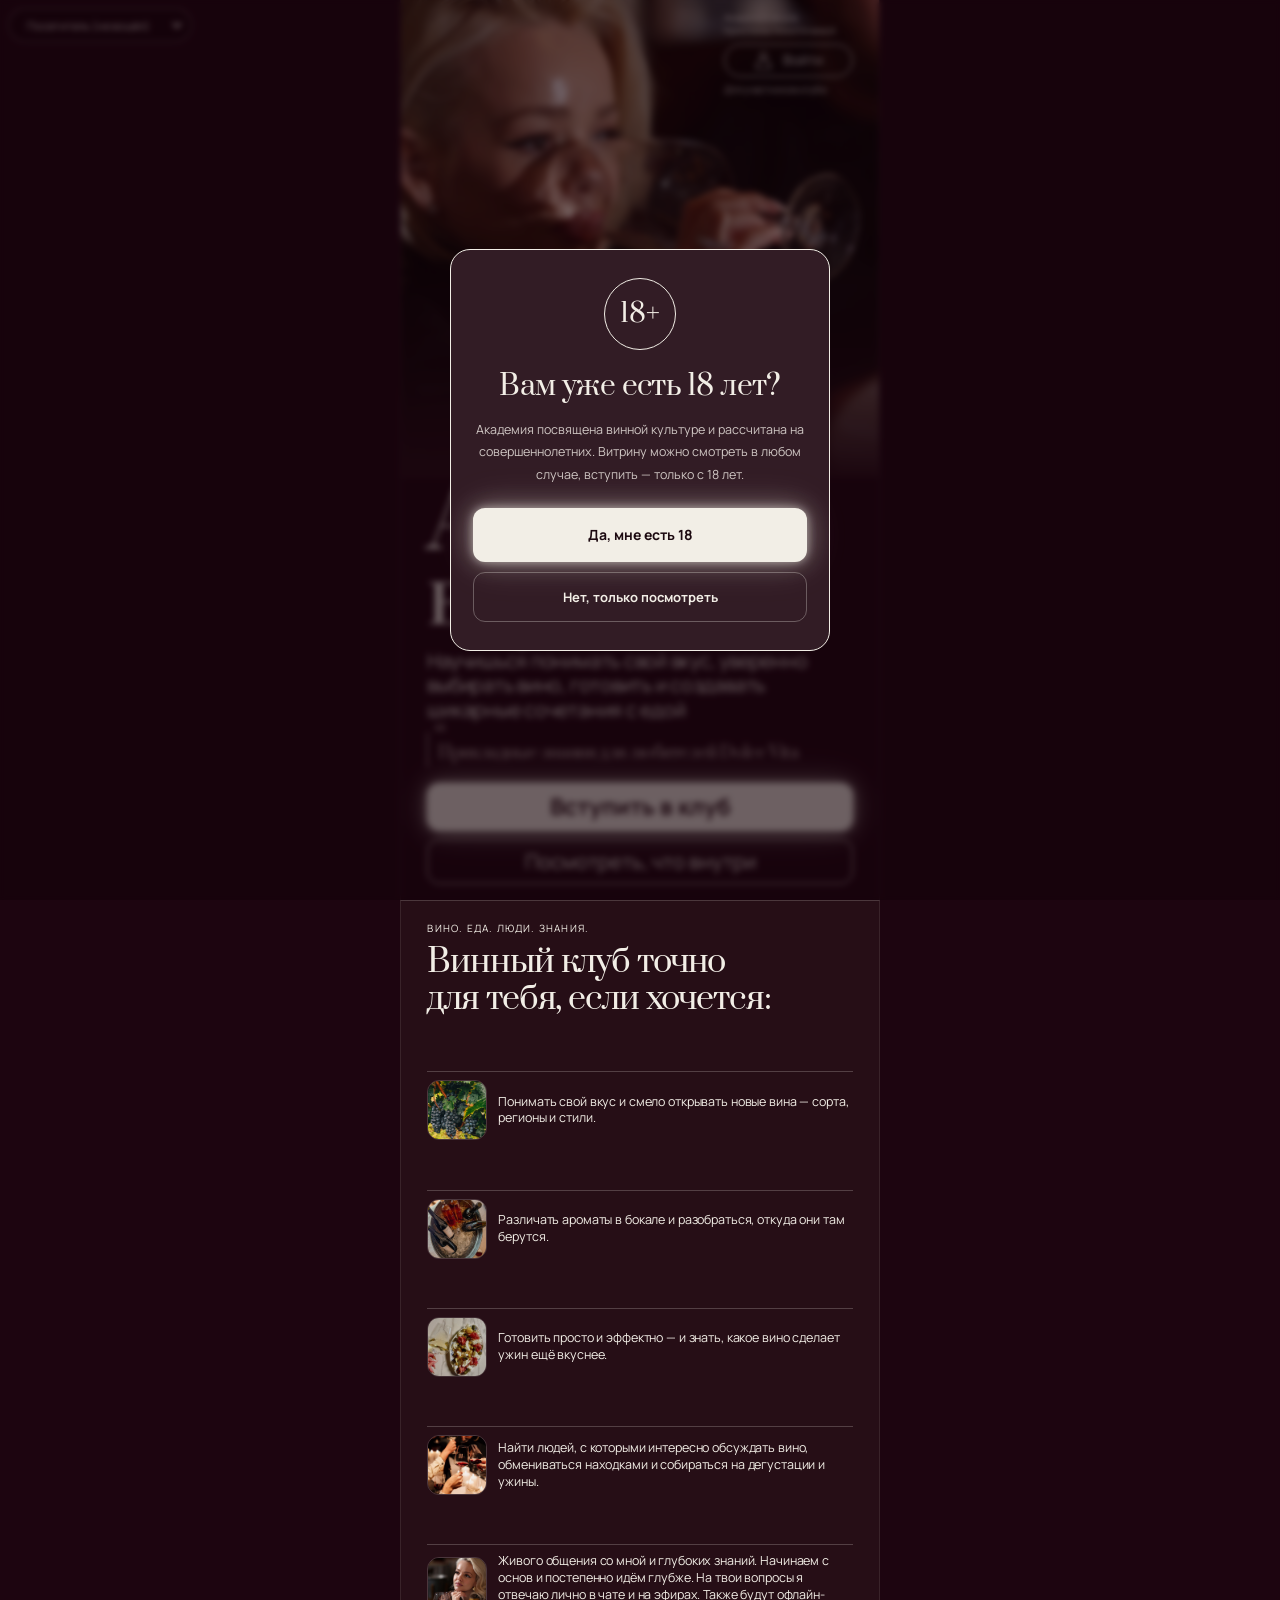
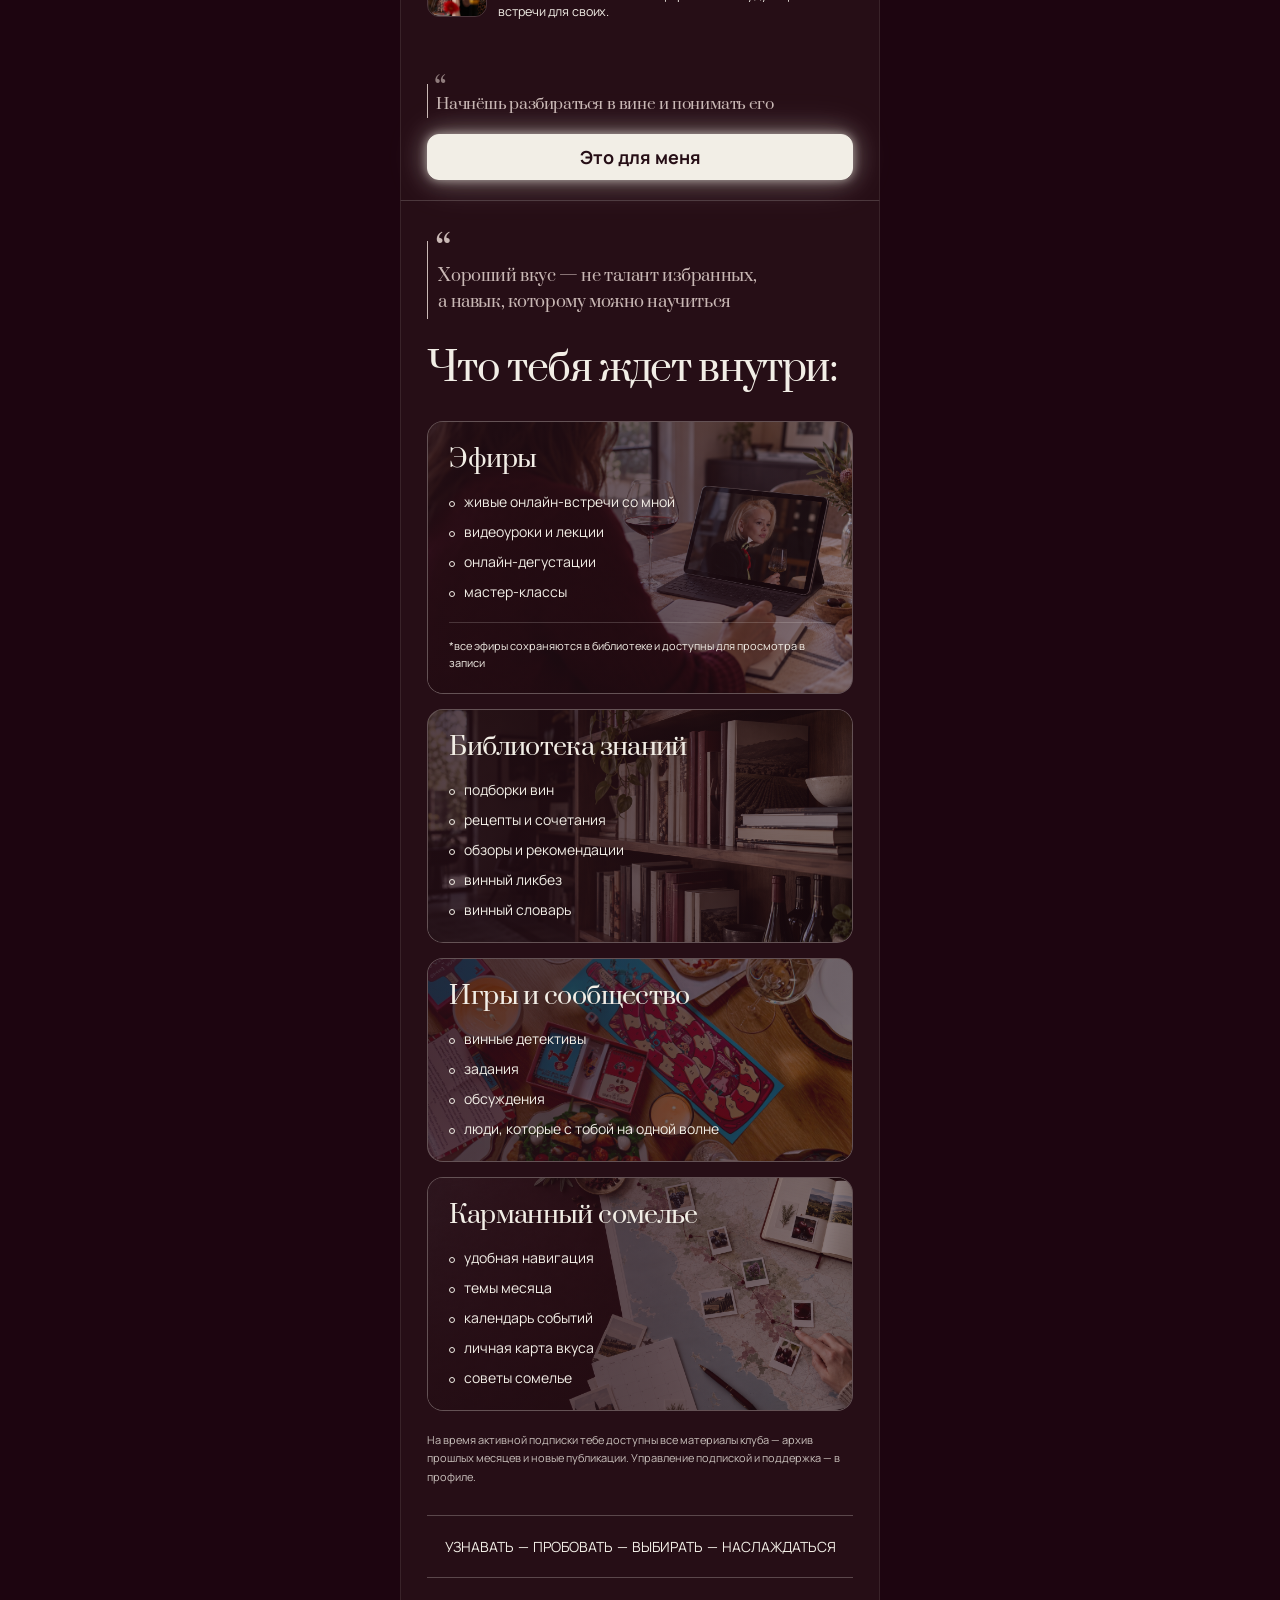
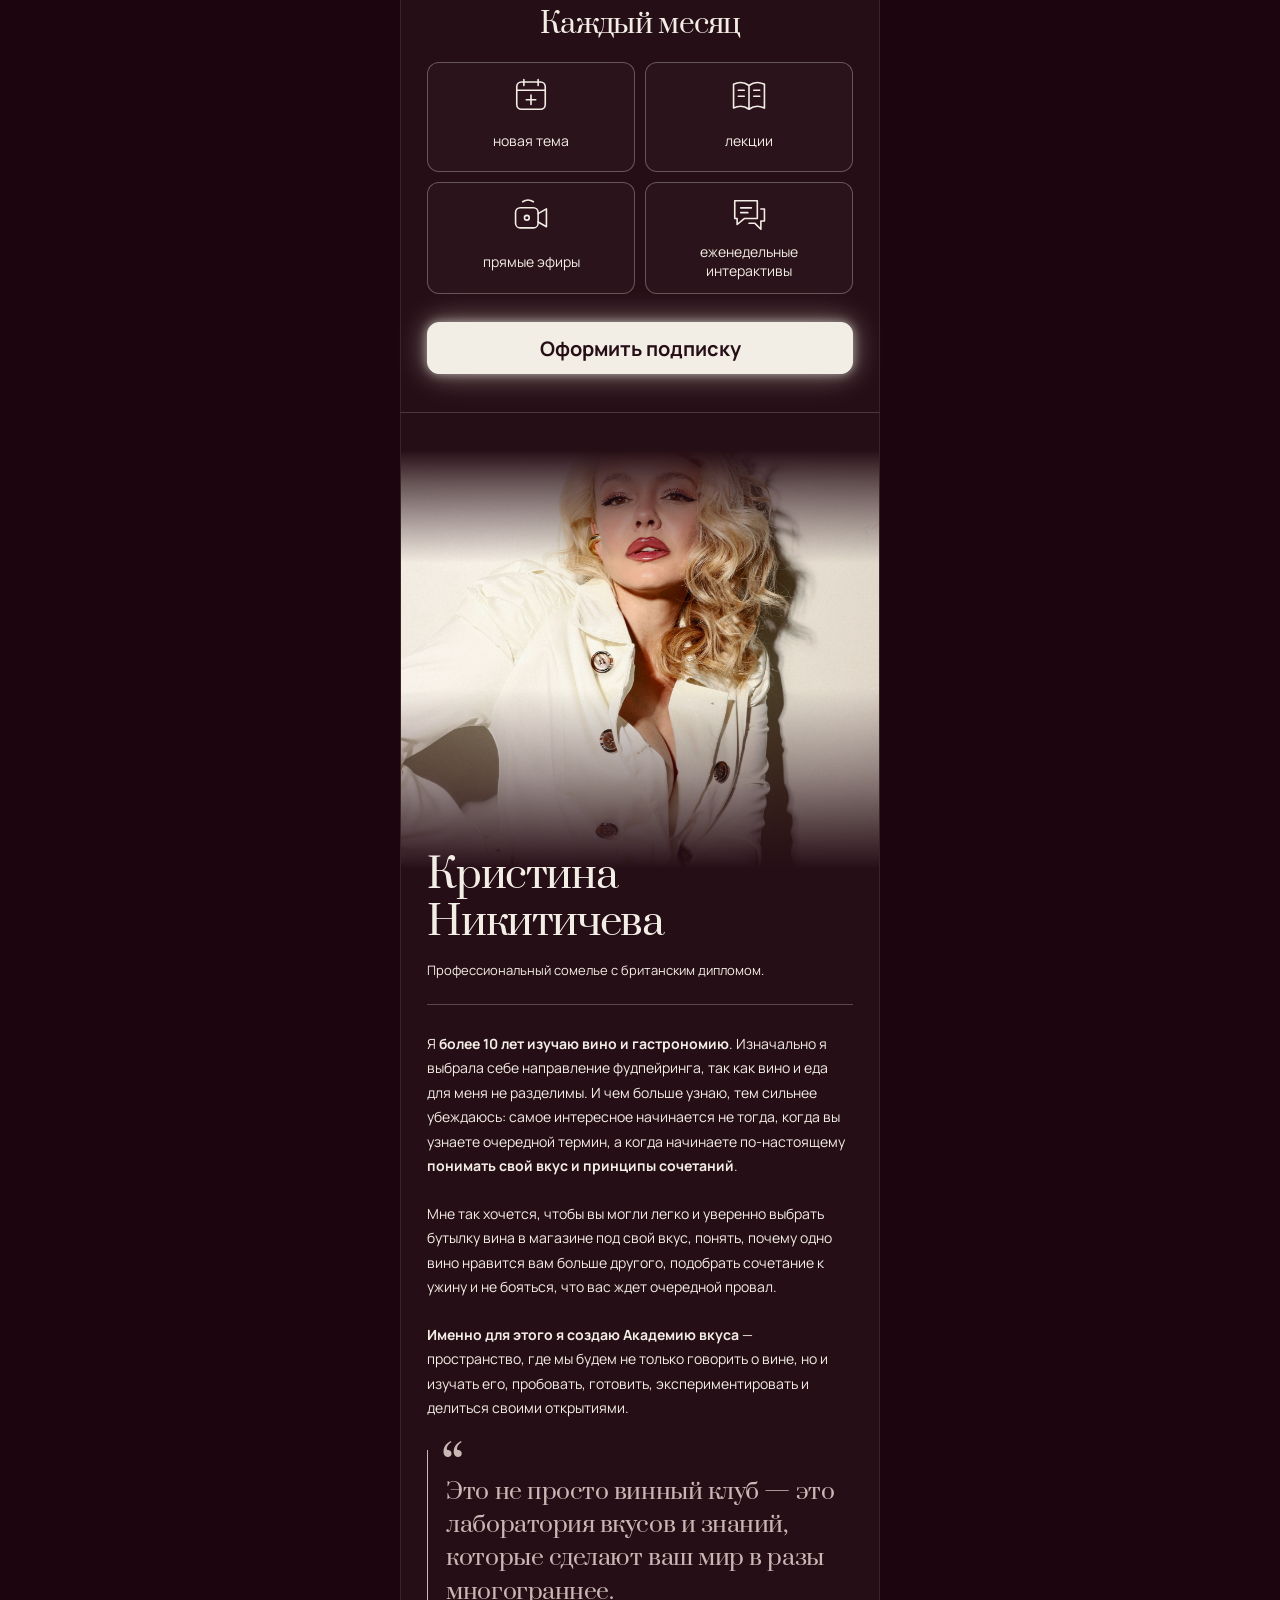
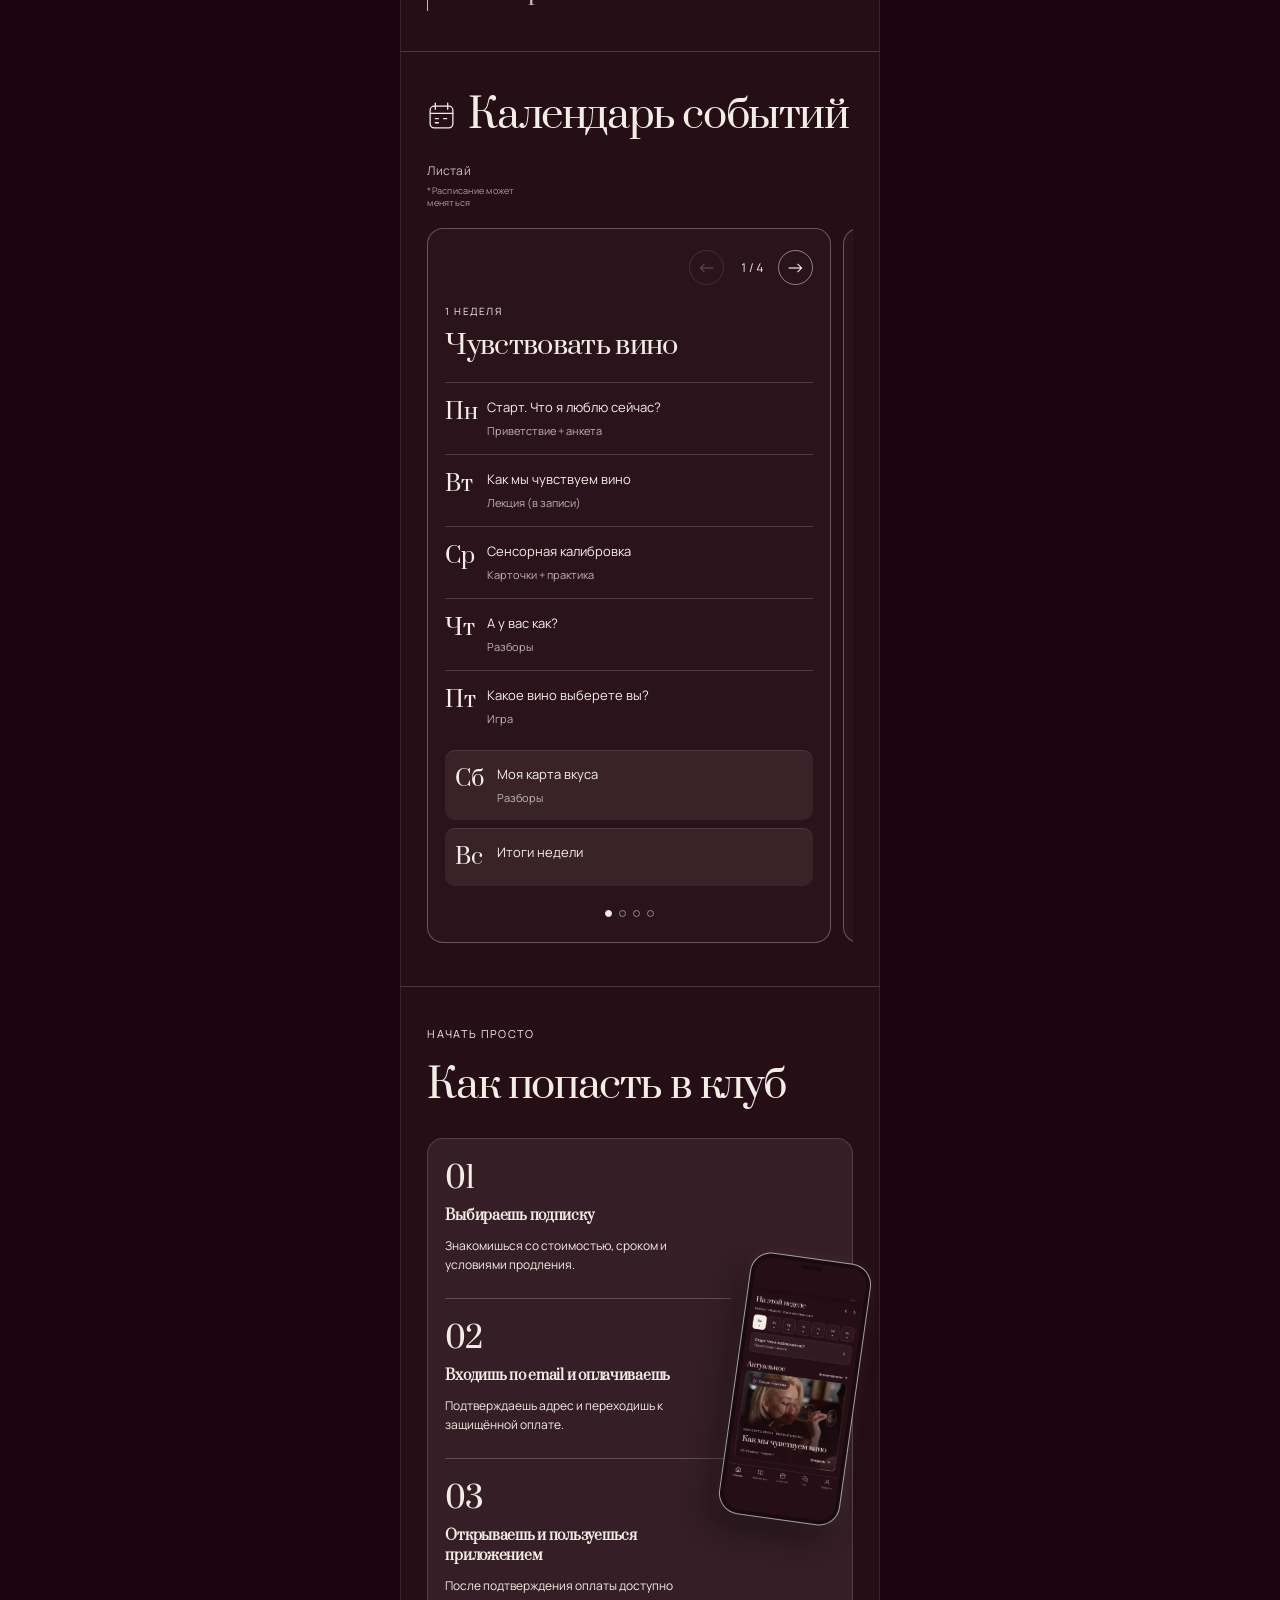
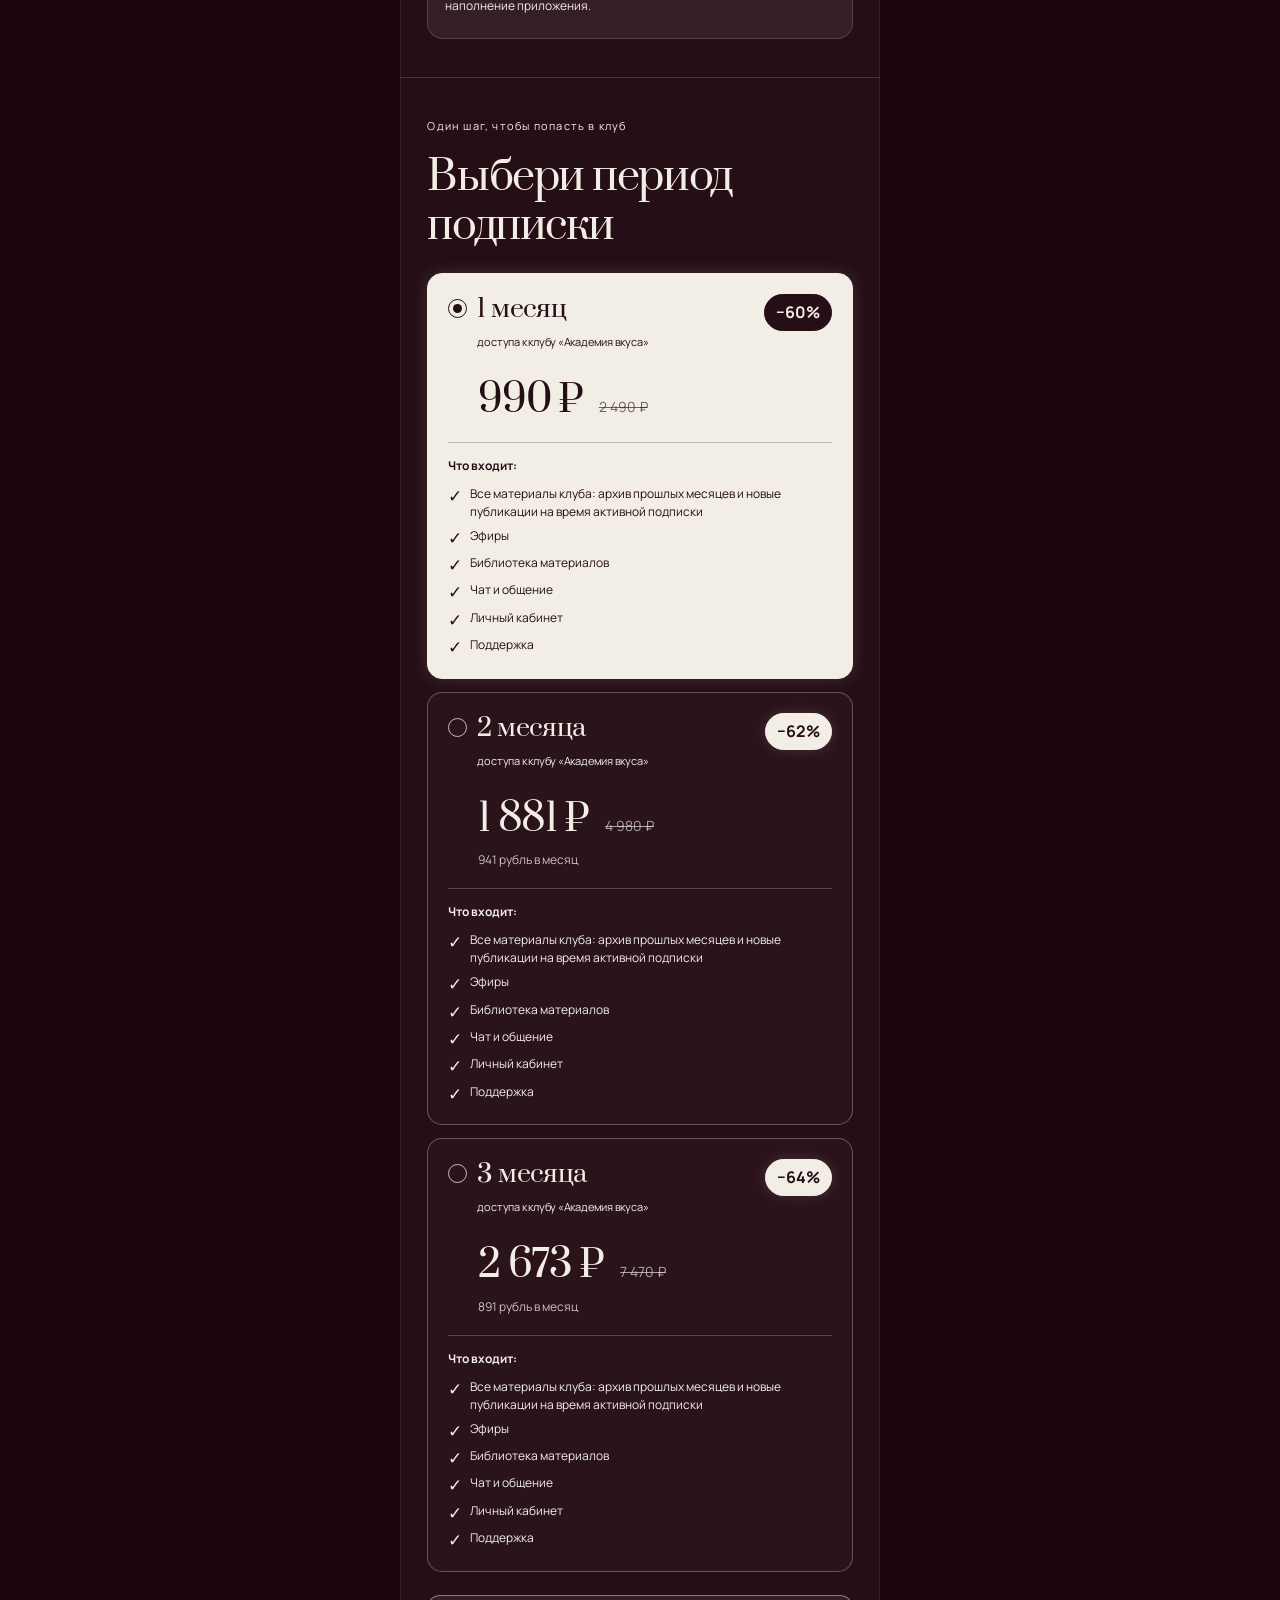
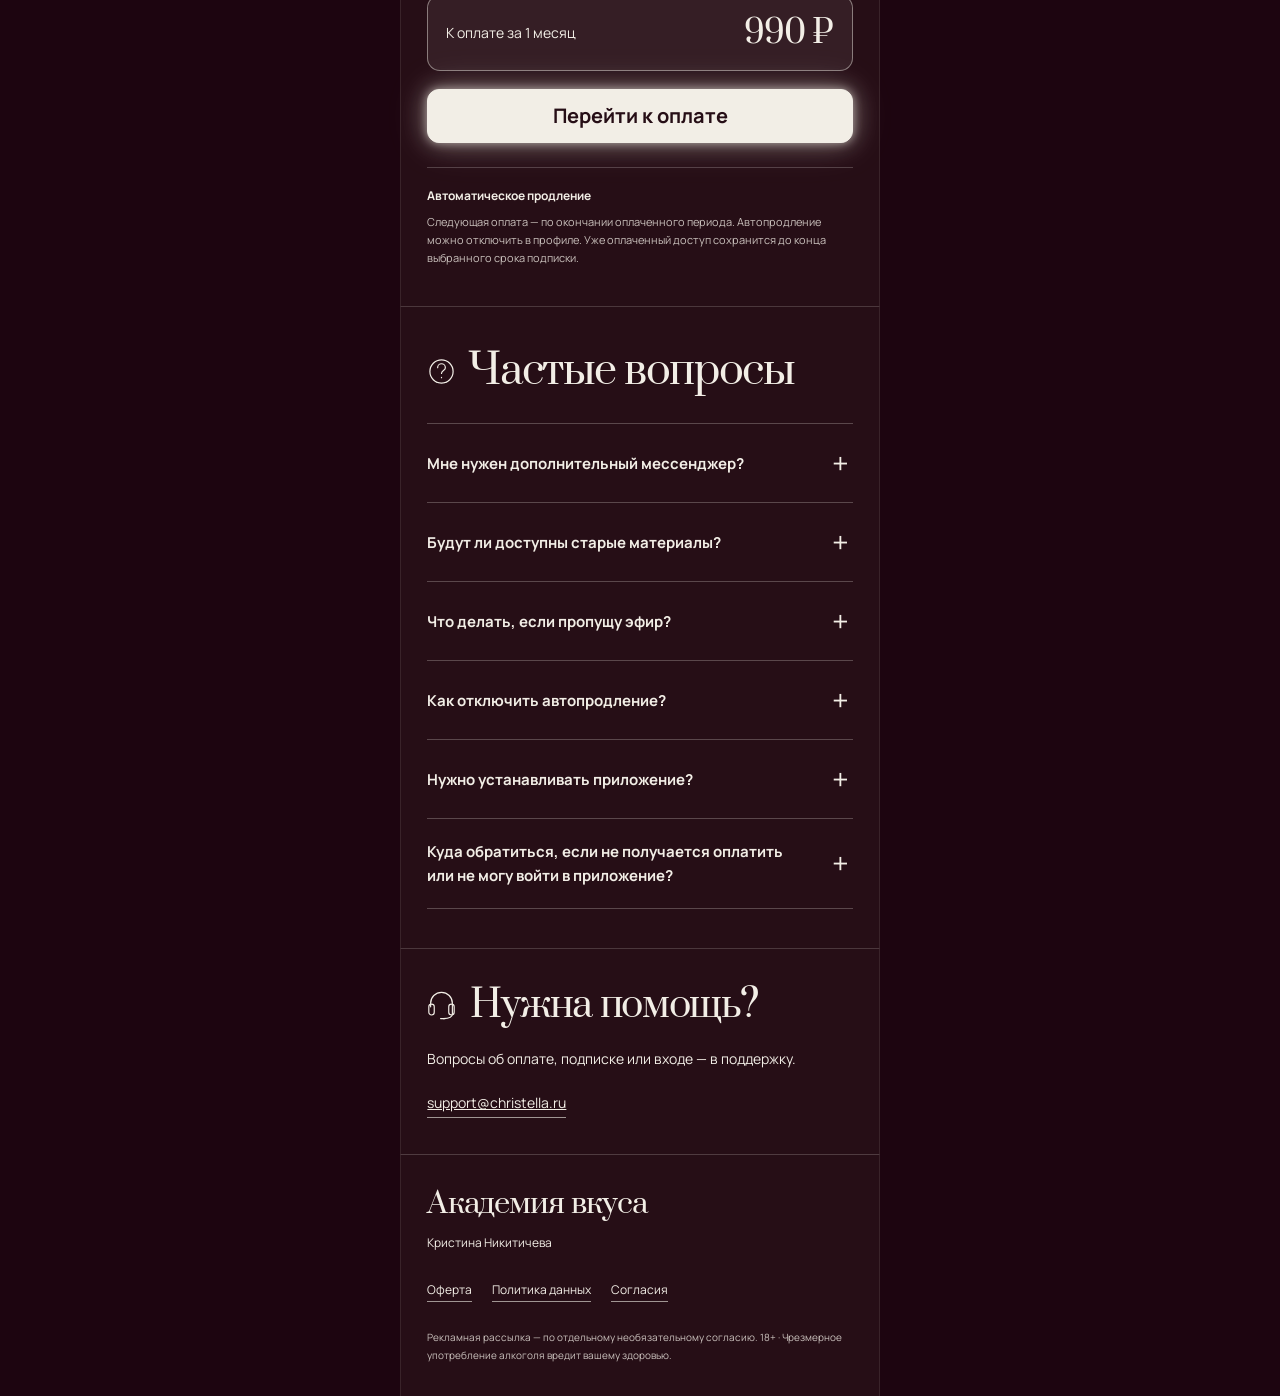
==== commit 63f6a36a: "Новый визуал клиента: витрина, палитра приложения, заказ с таймером - витрина из vitrina.html клиент" ====
--- a/prototype/index.html
+++ b/prototype/index.html
@@ -6,19 +6,20 @@
 <meta name="theme-color" content="#350b19">
 <meta name="robots" content="noindex,nofollow">
 <title>Академия вкуса — прототип</title>
-<link rel="stylesheet" href="fonts/fonts.css">
+<link rel="icon" href="data:,">
+<link rel="stylesheet" href="vitrina.css">
 <style>
 :root{
-  --bg:#350b19; --panel:#471223; --deep:#280711; --gold:#f4cf72; --white:#fff; --soft:#eee4e8; --line:#6a3445;
+  --bg:#260e16; --panel:#321c25; --deep:#1c0910; --gold:#f2eee6; --white:#f2eee6; --soft:#cfc6c3; --line:rgba(242,238,230,.3);
   --ok:#7fcf94; --warn:#f0b35a; --bad:#ff8c98;
 }
 *{box-sizing:border-box;margin:0;padding:0}
 html{-webkit-text-size-adjust:100%}
-body{min-height:100vh;font-family:Manrope,Arial,sans-serif;font-size:14px;line-height:1.6;color:var(--white);background:#1d0510;padding-top:44px}
+body{min-height:100vh;font-family:AcademySans,Arial,sans-serif;font-size:14px;line-height:1.6;color:var(--white);background:#1d0510;padding-top:44px}
 button{font:inherit;color:inherit;cursor:pointer;border:0;background:none}
 input,textarea,select{font:inherit;color:inherit}
 a{color:var(--gold)}
-h1,h2,h3{font-family:Prata,Georgia,serif;font-weight:400}
+h1,h2,h3{font-family:AcademySerif,Georgia,serif;font-weight:400}
 .hide{display:none!important}
 .soft{color:var(--soft)}
 .gold{color:var(--gold)}
@@ -32,11 +33,11 @@
 #demo select{background:var(--deep);border:1px solid var(--line);border-radius:8px;padding:6px 8px;font-size:12px;flex:1;max-width:320px;min-width:0}
 
 /* кнопки */
-.primary{display:flex;align-items:center;justify-content:space-between;gap:16px;width:100%;min-height:54px;padding:15px 20px;border:0;border-radius:12px;background:var(--gold);color:var(--deep);text-decoration:none;font:700 14px/1.6 Manrope,Arial,sans-serif;text-align:left}
+.primary{display:flex;align-items:center;justify-content:space-between;gap:16px;width:100%;min-height:54px;padding:15px 20px;border:0;border-radius:12px;background:var(--gold);color:var(--deep);text-decoration:none;font:700 14px/1.6 AcademySans,Arial,sans-serif;text-align:left}
 .primary.center{justify-content:center}
 .primary.sm{min-height:44px;padding:10px 16px;width:auto;font-size:13px}
 .primary[disabled]{opacity:.5;cursor:default}
-.ghost{display:flex;align-items:center;justify-content:center;gap:8px;width:100%;min-height:50px;padding:12px 18px;border:1px solid var(--line);border-radius:12px;color:var(--white);font:600 13px/1.6 Manrope;background:transparent}
+.ghost{display:flex;align-items:center;justify-content:center;gap:8px;width:100%;min-height:50px;padding:12px 18px;border:1px solid var(--line);border-radius:12px;color:var(--white);font:600 13px/1.6 AcademySans;background:transparent}
 .ghost.sm{min-height:40px;width:auto;padding:8px 14px;font-size:12px}
 .danger{background:#a8323f!important;color:#fff!important}
 .link{color:var(--gold);text-decoration:underline;text-underline-offset:4px;cursor:pointer}
@@ -74,94 +75,10 @@
 .kv span:first-child{color:var(--soft)}
 .banner{border:1px solid var(--warn);border-radius:12px;padding:12px 14px;font-size:12.5px;background:rgba(240,179,90,.1);margin:6px 0 12px}
 
-/* ============ ЛЕНДИНГ (стиль клиента) ============ */
-.col{width:100%;max-width:440px;margin:0 auto;background:var(--bg);min-height:calc(100vh - 44px);position:relative}
-.kn-top{display:flex;justify-content:space-between;gap:14px;align-items:center;padding:21px 24px;background:var(--bg)}
-.kn-author{font:500 12px/1.6 Manrope;letter-spacing:.02em}
-.kn-author span{display:block;color:var(--gold);font-size:11px;letter-spacing:.13em;text-transform:uppercase}
-.kn-login-link{color:var(--white);font-size:12px;text-decoration:none;padding:11px 17px;border:1px solid var(--line);border-radius:24px;display:inline-flex;align-items:center;gap:8px;min-height:44px;white-space:nowrap}
-.kn-login-link svg{width:14px;height:14px}
-.kn-hero{position:relative;isolation:isolate;min-height:650px;display:flex;align-items:flex-end;background:var(--bg)}
-.kn-hero-photo{position:absolute;top:0;left:0;width:100%;height:auto;z-index:-3}
-.kn-hero::before{content:'';position:absolute;inset:0;z-index:-2;background:linear-gradient(180deg,transparent 0%,transparent 31%,#350b1933 45%,#350b19d9 69%,var(--bg) 99%)}
-.kn-hero-content{padding:230px 26px 28px;width:100%}
-.kn-hero .eyebrow{margin:0 0 15px}
-.kn-h1{font:400 53px/1.15 Prata,Georgia,serif;letter-spacing:-.035em;margin:0 0 16px}
-.kn-h1 span{display:block;color:var(--gold);background:linear-gradient(120deg,#ffe9aa,#f4cf72 48%,#e6b94b);background-clip:text;-webkit-background-clip:text;-webkit-text-fill-color:transparent}
-.kn-lead{font:400 14px/1.7 Manrope;margin:0 0 20px;max-width:335px}
-.kn-text-link{display:inline-flex;align-items:center;gap:8px;min-height:44px;padding:13px 0 0;font-size:12px;text-decoration:none;color:var(--white)}
-.kn-text-link svg{width:14px;height:14px}
-.kn-section{padding:34px 26px;border-top:1px solid var(--line)}
-.kn-section.raised{background:var(--panel)}
-.kn-section h2{font:400 28px/1.35 Prata,Georgia,serif;letter-spacing:-.025em;margin:0 0 22px}
-.kn-section h2 span{color:var(--gold)}
-.kn-section .eyebrow{margin-bottom:12px}
-.kn-section p{font-size:13px;line-height:1.85;color:var(--soft);margin:0 0 18px}
-.kn-benefits{display:grid;grid-template-columns:1fr 1fr;gap:12px}
-.kn-benefit{padding:19px 16px;background:var(--panel);border:1px solid var(--line);border-radius:14px}
-.kn-benefit svg{color:var(--gold);width:22px;height:22px;margin-bottom:12px}
-.kn-benefit h3{font:600 13px/1.55 Manrope;margin:0 0 7px}
-.kn-benefit p{font-size:11px;line-height:1.8;margin:0}
-.kn-note{display:flex;gap:10px;padding-top:19px;margin:0!important;color:var(--white)!important;font-size:12px!important}
-.kn-note svg{color:var(--gold);width:18px;height:18px;flex:none;margin-top:3px}
-.kn-about-head{display:flex;gap:16px;align-items:center;margin-bottom:18px}
-.kn-about-photo{width:69px;height:84px;object-fit:cover;object-position:25% 2%;border-radius:10px;flex:none}
-.kn-about-head h2{font-size:22px;margin:0 0 5px}
-.kn-about-head p{font-size:11px;line-height:1.6;margin:0;color:var(--gold)}
-.kn-examples{display:grid;gap:12px}
-.kn-example{border:1px solid var(--line);border-radius:14px;background:var(--panel);padding:20px}
-.kn-fmt{color:var(--gold);font-size:11px;letter-spacing:.08em;text-transform:uppercase;display:flex;align-items:center;gap:8px;margin-bottom:13px}
-.kn-fmt svg{width:16px;height:16px}
-.kn-example h3{font:400 22px/1.45 Prata,Georgia,serif;margin:0 0 9px}
-.kn-example p{font-size:12px;line-height:1.8;margin:0}
-.kn-week{display:grid;gap:8px}
-.kn-wd{display:flex;gap:14px;align-items:center;padding:13px 15px;border:1px solid var(--line);border-radius:12px;background:var(--bg)}
-.kn-wd b{font:400 15px Prata,serif;color:var(--gold);min-width:30px}
-.kn-wd span{font-size:12.5px;line-height:1.5}
-.kn-wd em{font-style:normal;display:block;font-size:11px;color:var(--soft)}
-.kn-steps{list-style:none;margin:0;padding:0;display:grid;gap:22px}
-.kn-steps li{display:flex;gap:16px;align-items:flex-start}
-.kn-no{font:400 28px/1.3 Prata,Georgia,serif;color:var(--gold);min-width:39px}
-.kn-steps b{font-size:13px;font-weight:600;line-height:1.65}
-.kn-steps p{font-size:12px;line-height:1.8;margin:6px 0 0}
-.kn-tariff{padding:25px 21px;background:var(--bg);border:1px solid var(--gold);border-radius:17px}
-.kn-tariff-top{display:flex;justify-content:space-between;align-items:center;gap:10px;margin-bottom:18px}
-.kn-tariff-top b{color:var(--gold);font:500 11px/1.6 Manrope;letter-spacing:.1em;text-transform:uppercase}
-.kn-tariff-top svg{color:var(--gold);width:19px;height:19px}
-.kn-periods{display:grid;grid-template-columns:repeat(4,1fr);gap:8px;margin-bottom:18px}
-.kn-periods button{padding:10px 4px;border:1px solid var(--line);border-radius:10px;font-size:12px;line-height:1.3;color:var(--soft);text-align:center}
-.kn-periods button.on{border-color:var(--gold);color:var(--gold);background:rgba(244,207,114,.08)}
-.kn-price{font:400 40px/1.2 Prata,Georgia,serif;margin:0 0 6px}
-.kn-pnote{font-size:11px!important;line-height:1.7!important;margin:0 0 22px!important}
-.kn-list{list-style:none;padding:0;margin:0 0 23px;display:grid;gap:13px}
-.kn-list li{display:flex;align-items:flex-start;gap:10px;font-size:12px;line-height:1.65}
-.kn-list svg{color:var(--gold);width:16px;height:16px;flex:none;margin-top:2px}
-.kn-renewal{padding-top:22px}
-.kn-renewal h3{color:var(--gold);font:500 13px/1.7 Manrope;margin:0 0 8px}
-.kn-renewal p{font-size:11px;line-height:1.85;margin:0}
-.kn-faq details{border-top:1px solid var(--line)}
-.kn-faq summary{list-style:none;display:flex;align-items:center;justify-content:space-between;gap:18px;padding:18px 0;min-height:54px;font:500 13px/1.8 Manrope;cursor:pointer}
-.kn-faq summary::-webkit-details-marker{display:none}
-.kn-faq summary::after{content:'+';color:var(--gold);font-size:22px;line-height:1;flex:none}
-.kn-faq details[open] summary::after{content:'−'}
-.kn-faq details p{font-size:12px;line-height:1.9;margin:0 0 20px}
-.kn-support{display:flex;align-items:flex-start;gap:15px}
-.kn-support>svg{width:24px;height:24px;color:var(--gold);flex:none;margin-top:3px}
-.kn-support h2{font-size:24px;margin-bottom:11px}
-.kn-support p{font-size:12px;line-height:1.8;margin-bottom:0}
-.kn-contact{display:block;font:500 12px/1.7 Manrope;color:var(--gold);margin-top:12px}
-.kn-footer{padding:26px;background:var(--deep);border-top:1px solid var(--line)}
-.kn-footer-name{font:400 23px/1.5 Prata,serif;margin-bottom:7px}
-.kn-footer-by{font-size:11px;color:var(--soft);margin-bottom:22px}
-.kn-docs{display:flex;flex-wrap:wrap;gap:4px 18px}
-.kn-doc{font:400 11px/1.7 Manrope;color:var(--soft);text-decoration:underline;text-underline-offset:4px;text-align:left;padding:10px 0;min-height:44px}
-.kn-fnote{font-size:11px;line-height:1.8;color:var(--soft);margin:15px 0 0}
-.agebar{margin:0 24px 6px;padding:11px 14px;border:1px solid var(--warn);border-radius:12px;background:rgba(240,179,90,.1);font-size:12.5px;text-align:center}
-
 /* ============ ПРИЛОЖЕНИЕ ============ */
 .app{padding:0 20px 110px}
 .hdr{display:flex;justify-content:space-between;align-items:flex-start;padding:24px 0 6px}
-.brand{font:400 31px/1.2 Prata,serif;letter-spacing:-.02em}
+.brand{font:400 31px/1.2 AcademySerif,serif;letter-spacing:-.02em}
 .brand span{color:var(--gold)}
 .by{font-size:12px;color:var(--soft);margin-top:2px}
 .hbtns{display:flex;gap:10px}
@@ -170,10 +87,10 @@
 .hello{font-size:12.5px;color:var(--soft);margin:8px 0 18px}
 .tiles{display:grid;grid-template-columns:repeat(3,1fr);gap:10px}
 .tile{position:relative;height:128px;border-radius:16px;overflow:hidden;border:1px solid var(--line);text-align:left;background-color:var(--panel);background-repeat:no-repeat}
-.tile::before{content:'';position:absolute;inset:0;background:linear-gradient(180deg,rgba(53,11,25,.25),rgba(40,7,17,.9))}
-.tile .ic{position:absolute;top:10px;left:10px;width:32px;height:32px;border-radius:9px;background:rgba(40,7,17,.75);border:1px solid var(--line);display:grid;place-items:center;color:var(--gold)}
+.tile::before{content:'';position:absolute;inset:0;background:linear-gradient(180deg,rgba(38,14,22,.25),rgba(28,9,16,.9))}
+.tile .ic{position:absolute;top:10px;left:10px;width:32px;height:32px;border-radius:9px;background:rgba(28,9,16,.75);border:1px solid var(--line);display:grid;place-items:center;color:var(--gold)}
 .tile .ic svg{width:17px;height:17px}
-.tile b{position:absolute;left:11px;right:8px;bottom:10px;font:600 13px/1.3 Manrope}
+.tile b{position:absolute;left:11px;right:8px;bottom:10px;font:600 13px/1.3 AcademySans}
 .search{display:flex;align-items:center;gap:10px;margin:20px 0 6px;padding:0 16px;min-height:52px;border:1px solid var(--line);border-radius:16px;background:var(--panel);color:var(--gold)}
 .search input{flex:1;background:none;border:0;outline:none;color:var(--white);font-size:14px;min-width:0}
 .search input::placeholder{color:#b9a3ab}
@@ -190,28 +107,28 @@
 .days button.has i{background:var(--gold)}
 .days button.on.has i{background:var(--deep)}
 .item{display:flex;align-items:center;gap:12px;width:100%;text-align:left;padding:16px;border:1px solid var(--line);border-radius:16px;background:var(--panel);margin-bottom:10px}
-.item b{font:600 14px/1.5 Manrope;display:block}
+.item b{font:600 14px/1.5 AcademySans;display:block}
 .item span.s{font-size:12px;color:var(--soft);display:block}
 .item .go{color:var(--gold)}
 .item.nolink{opacity:.85;cursor:default}
-.item .tm{font:400 17px Prata,serif;color:var(--gold);min-width:50px}
-.feature{position:relative;min-height:330px;border-radius:20px;overflow:hidden;border:1px solid var(--line);display:flex;align-items:flex-end;text-align:left;width:100%;background:var(--panel) url(img/hero.jpg) no-repeat;background-size:230% auto;background-position:22% 6%}
-.feature::before{content:'';position:absolute;inset:0;background:linear-gradient(180deg,rgba(53,11,25,.1) 0%,rgba(53,11,25,.55) 45%,rgba(40,7,17,.97) 100%)}
-.feature .pill{position:absolute;top:16px;left:16px;display:inline-flex;align-items:center;gap:8px;padding:8px 13px;border-radius:999px;background:rgba(40,7,17,.72);border:1px solid var(--line);font-size:12px;font-weight:500}
+.item .tm{font:400 17px AcademySerif,serif;color:var(--gold);min-width:50px}
+.feature{position:relative;min-height:330px;border-radius:20px;overflow:hidden;border:1px solid var(--line);display:flex;align-items:flex-end;text-align:left;width:100%;background:var(--panel) url(img/v2/01-hero-kristina.jpg) no-repeat;background-size:230% auto;background-position:22% 6%}
+.feature::before{content:'';position:absolute;inset:0;background:linear-gradient(180deg,rgba(38,14,22,.1) 0%,rgba(38,14,22,.55) 45%,rgba(28,9,16,.97) 100%)}
+.feature .pill{position:absolute;top:16px;left:16px;display:inline-flex;align-items:center;gap:8px;padding:8px 13px;border-radius:999px;background:rgba(28,9,16,.72);border:1px solid var(--line);font-size:12px;font-weight:500}
 .feature .pill svg{width:15px;height:15px;color:var(--gold)}
 .feature .in-f{position:relative;padding:22px 20px 20px;width:100%}
-.feature h3{font:400 34px/1.15 Prata,serif;letter-spacing:-.02em;margin:8px 0 18px}
+.feature h3{font:400 34px/1.15 AcademySerif,serif;letter-spacing:-.02em;margin:8px 0 18px}
 .feature .meta{display:flex;justify-content:space-between;align-items:center;font-size:12px;color:var(--soft)}
 .feature .meta b{color:var(--gold);display:inline-flex;gap:6px;align-items:center;font-size:13px}
 .lcards{display:grid;grid-template-columns:1fr 1fr;gap:12px}
 .lcard{border:1px solid var(--line);border-radius:18px;overflow:hidden;background:var(--panel);text-align:left}
-.lcard .ph{height:128px;background-color:var(--deep);background-repeat:no-repeat;background-image:url(img/hero.jpg)}
+.lcard .ph{height:128px;background-color:var(--deep);background-repeat:no-repeat;background-image:url(img/v2/01-hero-kristina.jpg)}
 .lcard .tx{padding:14px 14px 16px}
 .lcard .tx small{display:block;font-size:11px;color:var(--soft);margin-bottom:6px}
-.lcard .tx b{font:400 17px/1.35 Prata,serif}
+.lcard .tx b{font:400 17px/1.35 AcademySerif,serif}
 .meet{border:1px solid var(--line);border-radius:18px;background:var(--panel);padding:20px}
 .meet .eyebrow{display:flex;gap:10px;align-items:center;margin-bottom:12px}
-.meet h3{font:400 27px/1.25 Prata,serif;margin-bottom:14px}
+.meet h3{font:400 27px/1.25 AcademySerif,serif;margin-bottom:14px}
 .meet p{font-size:12px;color:var(--soft);margin-bottom:16px}
 .handy{display:grid;grid-template-columns:1fr 1fr;gap:12px}
 .hbtn{display:flex;align-items:center;gap:12px;padding:18px 16px;border:1px solid var(--line);border-radius:14px;background:var(--panel);font-size:13px;font-weight:500;text-align:left}
@@ -225,10 +142,10 @@
 .chips::-webkit-scrollbar{display:none}
 .chip{flex:none;padding:8px 14px;border-radius:999px;border:1px solid var(--line);font-size:12px;color:var(--soft)}
 .chip.on{background:var(--gold);border-color:var(--gold);color:var(--deep);font-weight:700}
-.dayh{font:400 17px Prata,serif;margin:20px 0 10px;display:flex;gap:10px;align-items:center}
-.dayh .today{font:700 10px Manrope;letter-spacing:.1em;background:var(--gold);color:var(--deep);padding:3px 9px;border-radius:999px}
+.dayh{font:400 17px AcademySerif,serif;margin:20px 0 10px;display:flex;gap:10px;align-items:center}
+.dayh .today{font:700 10px AcademySans;letter-spacing:.1em;background:var(--gold);color:var(--deep);padding:3px 9px;border-radius:999px}
 .video{aspect-ratio:16/9;border-radius:16px;background:linear-gradient(135deg,#5a1830,#1d0510);border:1px solid var(--line);display:grid;place-items:center;position:relative;overflow:hidden}
-.video .play{width:64px;height:64px;border-radius:50%;background:rgba(244,207,114,.15);border:1.5px solid var(--gold);display:grid;place-items:center;color:var(--gold)}
+.video .play{width:64px;height:64px;border-radius:50%;background:rgba(242,238,230,.15);border:1.5px solid var(--gold);display:grid;place-items:center;color:var(--gold)}
 .video .cap{position:absolute;left:14px;bottom:10px;font-size:12px;color:var(--soft)}
 .prose p{margin-bottom:12px;font-size:13.5px;line-height:1.85;color:var(--soft)}
 .heart{display:inline-flex;align-items:center;gap:8px;color:var(--gold);font-size:12.5px;font-weight:600}
@@ -249,13 +166,13 @@
 .mrow .ic{width:38px;height:38px;border-radius:50%;display:grid;place-items:center;font-weight:700;font-size:11px;border:1px solid var(--line);color:var(--gold);flex:none}
 h2.sec{font-size:22px;margin:28px 0 12px}
 .q{margin-bottom:18px}
-.q h3{font:400 19px/1.35 Prata,serif;margin-bottom:10px}
+.q h3{font:400 19px/1.35 AcademySerif,serif;margin-bottom:10px}
 .opt{display:flex;gap:12px;align-items:center;padding:13px 14px;border:1px solid var(--line);border-radius:12px;margin-bottom:8px;cursor:pointer;background:var(--panel);font-size:13px}
 .opt input{accent-color:var(--gold)}
 .opt.on{border-color:var(--gold)}
 .steps{display:grid;gap:14px}
 .steps>div{display:flex;gap:14px}
-.steps>div>b{font:400 24px Prata,serif;color:var(--gold);min-width:34px}
+.steps>div>b{font:400 24px AcademySerif,serif;color:var(--gold);min-width:34px}
 
 /* модальные окна */
 #modal{position:fixed;inset:0;z-index:80;background:rgba(10,2,6,.78);display:none;align-items:flex-end;justify-content:center}
@@ -279,7 +196,7 @@
 #age{position:fixed;inset:0;z-index:95;background:rgba(20,3,10,.6);backdrop-filter:blur(3px);display:grid;place-items:center;padding:20px;text-align:center}
 #age .box{max-width:380px;width:100%;background:var(--panel);border:1px solid var(--gold);border-radius:20px;padding:28px 22px;animation:up .25s ease}
 #age h2{font-size:28px;margin:14px 0 10px;letter-spacing:-.02em}
-#age .seal{width:72px;height:72px;margin:0 auto;border-radius:50%;border:1px solid var(--gold);display:grid;place-items:center;font:400 26px Prata,serif;color:var(--gold)}
+#age .seal{width:72px;height:72px;margin:0 auto;border-radius:50%;border:1px solid var(--gold);display:grid;place-items:center;font:400 26px AcademySerif,serif;color:var(--gold)}
 #age p{font-size:12.5px;color:var(--soft);margin-bottom:22px;line-height:1.8}
 
 /* ============ АДМИНКА (схема «Шпаргалки»: сайдбар, на телефоне — узкий бар слева) ============ */
@@ -287,7 +204,7 @@
 .side{position:sticky;top:44px;height:calc(100vh - 44px);width:256px;flex:none;display:flex;flex-direction:column;overflow-y:auto;padding:20px 14px;background:linear-gradient(180deg,#2b0a16 0%,#1d0510 100%);border-right:1px solid var(--line)}
 .brand-a{padding:0 8px 18px}
 .eb{display:block;font-size:10px;font-weight:600;letter-spacing:.1em;text-transform:uppercase;color:rgba(255,255,255,.45)}
-.brand-a b,.rail-head b{font:400 19px/1.2 Prata,serif;color:#fff;display:block}
+.brand-a b,.rail-head b{font:400 19px/1.2 AcademySerif,serif;color:#fff;display:block}
 .gt{padding:6px 10px 4px;font-size:10px;font-weight:600;letter-spacing:.1em;text-transform:uppercase;color:rgba(255,255,255,.4)}
 .sep{height:1px;background:rgba(255,255,255,.1);margin:10px 0}
 .nl{display:flex;align-items:center;gap:10px;width:100%;padding:9px 10px;border-radius:9px;font-size:13.5px;font-weight:500;color:rgba(255,255,255,.8);text-align:left}
@@ -306,14 +223,14 @@
 .suser .btns{display:flex;gap:8px;margin-top:12px}
 .suser .btns button{flex:1;height:34px;border:1px solid var(--line);border-radius:9px;font-size:12px;color:var(--soft)}
 .amain{flex:1;min-width:0}
-.topbar{position:sticky;top:44px;z-index:20;height:52px;display:flex;align-items:center;justify-content:space-between;gap:12px;padding:0 20px;background:rgba(53,11,25,.92);backdrop-filter:blur(6px);border-bottom:1px solid var(--line)}
+.topbar{position:sticky;top:44px;z-index:20;height:52px;display:flex;align-items:center;justify-content:space-between;gap:12px;padding:0 20px;background:rgba(38,14,22,.92);backdrop-filter:blur(6px);border-bottom:1px solid var(--line)}
 .crumb{display:flex;gap:8px;align-items:center;font-size:13px;min-width:0}
 .crumb span{color:var(--soft)}
 .crumb b{font-weight:600;white-space:nowrap;overflow:hidden;text-overflow:ellipsis}
 .apage{max-width:1100px;margin:0 auto;padding:24px 20px 60px}
 .aph{display:flex;flex-wrap:wrap;gap:12px 16px;justify-content:space-between;align-items:flex-start;margin-bottom:20px}
-.aph .ico{width:38px;height:38px;border-radius:11px;background:rgba(244,207,114,.12);color:var(--gold);display:grid;place-items:center;flex:none}
-.aph h1{font:400 28px/1.2 Prata,serif;letter-spacing:-.02em}
+.aph .ico{width:38px;height:38px;border-radius:11px;background:rgba(242,238,230,.12);color:var(--gold);display:grid;place-items:center;flex:none}
+.aph h1{font:400 28px/1.2 AcademySerif,serif;letter-spacing:-.02em}
 .aph p{font-size:13px;color:var(--soft);margin-top:8px;max-width:62ch}
 .rail,.rail-dim{display:none}
 
@@ -330,12 +247,12 @@
 .dcard .l2{font-size:12px;color:var(--soft);margin-top:6px}
 .kpis{display:grid;grid-template-columns:repeat(4,1fr);gap:10px;margin-bottom:8px}
 .kpi{padding:14px;border:1px solid var(--line);border-radius:14px;background:var(--panel)}
-.kpi b{display:block;font:400 26px Prata,serif}
+.kpi b{display:block;font:400 26px AcademySerif,serif}
 .kpi span{font-size:11.5px;color:var(--soft)}
 .grid2{display:grid;grid-template-columns:1fr 1fr;gap:16px}
 .dr-dim{position:fixed;inset:44px 0 0 0;z-index:55;background:rgba(0,0,0,.5)}
 .drawer{position:fixed;top:44px;right:0;bottom:0;width:min(480px,100%);z-index:60;background:var(--deep);border-left:1px solid var(--line);overflow:auto;padding:20px;animation:up .2s}
-.drawer h2{font:400 24px Prata,serif}
+.drawer h2{font:400 24px AcademySerif,serif}
 .denied{opacity:.4;pointer-events:none}
 .mini{display:inline-flex;gap:4px}
 .mini i{font-style:normal;font-size:10.5px;font-weight:600;padding:2px 6px;border-radius:6px;border:1px solid var(--line);color:var(--soft)}
@@ -367,6 +284,21 @@
   .rail:not(.open) .suser .u{justify-content:center}
   .drawer{width:100%}
 }
+
+/* --- правки под новый визуал --- */
+.primary{box-shadow:0 0 10px rgba(242,238,230,.55),0 0 25px rgba(242,238,230,.38),0 0 42px rgba(242,238,230,.18)}
+.primary.danger,.primary[disabled],.primary.denied,.denied .primary{box-shadow:none}
+.primary:hover{box-shadow:0 0 12px rgba(242,238,230,.65),0 0 30px rgba(242,238,230,.45),0 0 48px rgba(242,238,230,.22)}
+.sumline{display:flex;justify-content:space-between;gap:12px;align-items:flex-start;padding:14px 16px;border:1px solid var(--line);border-radius:12px;margin:14px 0 16px;background:rgba(242,238,230,.05)}
+.sumline b:last-child{font:400 22px AcademySerif,serif;white-space:nowrap}
+.timer{display:flex;justify-content:space-between;align-items:center;gap:12px;padding:14px 16px;border:1px solid var(--line);border-radius:12px;margin:14px 0;background:rgba(242,238,230,.05)}
+.timer b{font:400 36px AcademySerif,serif;letter-spacing:.02em;font-variant-numeric:tabular-nums}
+.timer b.low{color:var(--bad)}
+.subscription__note{font-size:12px;line-height:1.6;margin:12px 0 0;color:var(--white)}
+body.landing{padding-top:0}
+body.landing #demo{top:8px;left:8px;right:auto;width:auto;height:34px;padding:0 6px;gap:0;border:1px solid rgba(242,238,230,.35);border-radius:999px;background:rgba(20,3,10,.72);backdrop-filter:blur(6px)}
+body.landing #demo b{display:none}
+body.landing #demo select{max-width:170px;font-size:11px;padding:4px 8px;border:0;border-radius:999px;background:transparent}
 </style>
 </head>
 <body>
@@ -375,6 +307,7 @@
 <div id="modal"><div class="box" id="modalBox"></div></div>
 <div id="toast"></div>
 
+<script src="vitrina.js"></script>
 <script>
 /* ============ ИКОНКИ ============ */
 var IC = {
@@ -412,10 +345,9 @@
 
 /* ============ ДАННЫЕ (демо) ============ */
 var TARIFFS=[
-  {id:'m1',name:'1 месяц',short:'1 мес',months:1,price:1900},
-  {id:'m3',name:'3 месяца',short:'3 мес',months:3,price:4900},
-  {id:'m6',name:'6 месяцев',short:'6 мес',months:6,price:8900},
-  {id:'y1',name:'1 год',short:'1 год',months:12,price:15900}
+  {id:'m1',name:'1 месяц',short:'1 мес',months:1,price:990,old:2490},
+  {id:'m2',name:'2 месяца',short:'2 мес',months:2,price:1881,old:4980},
+  {id:'m3',name:'3 месяца',short:'3 мес',months:3,price:2673,old:7470}
 ];
 var TYPE={lecture:['Лекция + практика','play'],cards:['Карточки + практика','clip'],mini:['Мини-лекция','video'],check:['Чек-лист','ccheck'],guide:['Гид','file'],recipe:['Рецепт и сочетание','utensils'],record:['Запись эфира','video']};
 var LIB=[
@@ -440,19 +372,19 @@
 var TODAY=12;
 var EVENTS=[
  {id:1,day:12,time:'',type:'pub',title:'Старт. Что я люблю сейчас?',sub:'Приветствие + анкета',go:{view:'taste'}},
- {id:2,day:13,time:'12:00',type:'pub',title:'Откуда берутся ароматы',sub:'Мини-лекция',go:{lib:3}},
- {id:3,day:14,time:'20:00',type:'live',title:'Эфир: как мы чувствуем вино',sub:'Лекция + практика',go:{lib:1},link:'https://example.com/live/3'},
- {id:4,day:15,time:'10:00',type:'pub',title:'Сенсорная калибровка',sub:'Карточки + практика',go:{lib:2}},
- {id:5,day:16,time:'19:30',type:'event',title:'Вечер вопросов в чате',sub:'Без отдельной страницы'},
- {id:6,day:17,time:'18:00',type:'live',title:'Эфир: разбор недели',sub:'Прямой эфир',go:{lib:8},link:'https://example.com/live/6'},
- {id:7,day:18,time:'11:00',type:'pub',title:'Итоги недели 1: моя карта вкуса',sub:'Чек-лист',go:{lib:4}}
+ {id:2,day:13,time:'12:00',type:'pub',title:'Как мы чувствуем вино',sub:'Лекция (в записи)',go:{lib:1}},
+ {id:3,day:14,time:'',type:'pub',title:'Сенсорная калибровка',sub:'Карточки + практика',go:{lib:2}},
+ {id:4,day:15,time:'20:00',type:'live',title:'А у вас как?',sub:'Разборы · прямой эфир',go:{lib:7},link:'https://example.com/live/4'},
+ {id:5,day:16,time:'19:30',type:'event',title:'Какое вино выберете вы?',sub:'Игра в чате'},
+ {id:6,day:17,time:'18:00',type:'live',title:'Моя карта вкуса',sub:'Разборы · прямой эфир',go:{lib:3},link:'https://example.com/live/6'},
+ {id:7,day:18,time:'',type:'pub',title:'Итоги недели',sub:'Неделя 1',go:{lib:4}}
 ];
 var FINAL={id:99,title:'Готовим вместе. Финал месяца',sub:'Неделя 4 · Суббота',text:'Дата, время и формат уточняются.'};
 var MEMBERS=[
- {id:1,name:'Анна Смирнова',email:'anna@mail.ru',plan:'3 месяца',until:'14.01.2027',status:'active',autopay:true,m:{tg:1,max:0,vk:1},card:'Visa •• 4242',mkt:'05.10.2026',pay:[['05.10.2026','4 900 ₽','Успешно','1']]},
- {id:2,name:'Мария Козлова',email:'maria@gmail.com',plan:'1 месяц',until:'16.10.2026',status:'grace',autopay:true,m:{tg:1,max:0,vk:0},card:'МИР •• 7788',mkt:null,pay:[['16.09.2026','1 900 ₽','Успешно','1'],['16.10.2026','1 900 ₽','Не прошло','2']]},
- {id:3,name:'Ольга Петрова',email:'olga@yandex.ru',plan:'1 год',until:'02.07.2027',status:'active',autopay:true,m:{tg:0,max:1,vk:0},card:'Mastercard •• 1190',mkt:'02.07.2026',pay:[['02.07.2026','15 900 ₽','Успешно','1']]},
- {id:4,name:'Ирина Волкова',email:'irina@mail.ru',plan:'6 месяцев',until:'30.09.2026',status:'expired',autopay:false,m:{tg:0,max:0,vk:0},card:'Visa •• 9034',mkt:null,pay:[['30.03.2026','8 900 ₽','Успешно','1']]},
+ {id:1,name:'Анна Смирнова',email:'anna@mail.ru',plan:'2 месяца',until:'05.12.2026',status:'active',autopay:true,m:{tg:1,max:0,vk:1},card:'Visa •• 4242',mkt:'05.10.2026',pay:[['05.10.2026','1 881 ₽','Успешно','1']]},
+ {id:2,name:'Мария Козлова',email:'maria@gmail.com',plan:'1 месяц',until:'16.10.2026',status:'grace',autopay:true,m:{tg:1,max:0,vk:0},card:'МИР •• 7788',mkt:null,pay:[['16.09.2026','990 ₽','Успешно','1'],['16.10.2026','990 ₽','Не прошло','2']]},
+ {id:3,name:'Ольга Петрова',email:'olga@yandex.ru',plan:'3 месяца',until:'02.01.2027',status:'active',autopay:true,m:{tg:0,max:1,vk:0},card:'Mastercard •• 1190',mkt:'02.10.2026',pay:[['02.10.2026','2 673 ₽','Успешно','1']]},
+ {id:4,name:'Ирина Волкова',email:'irina@mail.ru',plan:'2 месяца',until:'30.09.2026',status:'expired',autopay:false,m:{tg:0,max:0,vk:0},card:'Visa •• 9034',mkt:null,pay:[['01.08.2026','1 881 ₽','Успешно','1']]},
  {id:5,name:'Елена Орлова',email:'elena@gmail.com',plan:'вручную (доступ выдан)',until:'31.12.2026',status:'active',autopay:false,m:{tg:1,max:1,vk:1},card:'—',mkt:'11.10.2026',pay:[]},
  {id:6,name:'Светлана Белова',email:'sveta@mail.ru',plan:'—',until:'—',status:'none',autopay:false,m:{tg:0,max:0,vk:0},card:'—',mkt:null,pay:[]}
 ];
@@ -483,7 +415,7 @@
 
 /* ============ СОСТОЯНИЕ ============ */
 var S={role:'visitor',view:'landing',ageOk:false,under18:false,day:TODAY,libType:'all',q:'',topic:'Общий',tab:'members',openMember:null,openTicket:null,rail:false,
- autopay:true,mess:{tg:true,max:false,vk:false},mkt:true,tariff:'m3',join:null,fav:{1:true},taste:null,tq:{},
+ autopay:true,mess:{tg:true,max:false,vk:false},mkt:true,tariff:'m1',join:null,fav:{1:true},taste:null,tq:{},
  myTickets:[{id:1,subj:'Как подключить MAX?',st:'done',msgs:[['u','Как подключить MAX?'],['s','Профиль → Мессенджеры → «Подключить».']]}],chatDel:{},sent:[],emailDemo:''};
 function isStaff(){return ['moderator','admin','techspec','owner'].indexOf(S.role)>-1}
 function can(p){
@@ -497,7 +429,7 @@
 function perMonth(t){return rub(Math.round(t.price/t.months))}
 function toast(t){var el=$('#toast');el.textContent=t;el.classList.add('on');clearTimeout(toast.t);toast.t=setTimeout(function(){el.classList.remove('on')},2400)}
 function openModal(h){$('#modalBox').innerHTML=h;$('#modal').classList.add('on')}
-function closeModal(){$('#modal').classList.remove('on')}
+function closeModal(){stopTimer();$('#modal').classList.remove('on')}
 function go(v,extra){S.view=v;if(extra)for(var k in extra)S[k]=extra[k];render();window.scrollTo(0,0)}
 function tById(id){return TARIFFS.filter(function(t){return t.id===id})[0]}
 function libById(id){return LIB.filter(function(x){return x.id===id})[0]}
@@ -505,8 +437,8 @@
 
 /* ============ РЕНДЕР ============ */
 function render(){
- var app=$('#app'),a=$('#age');a&&a.remove();
- if(S.role==='visitor'){app.innerHTML='<div class="col">'+landing()+'</div>';if(!S.ageOk&&!S.under18)document.body.insertAdjacentHTML('beforeend',ageGate());return}
+ var app=$('#app'),a=$('#age');a&&a.remove();document.body.classList.toggle('landing',S.role==='visitor');
+ if(S.role==='visitor'){app.innerHTML=landing();afterLanding();if(!S.ageOk&&!S.under18)document.body.insertAdjacentHTML('beforeend',ageGate());return}
  if(S.view==='admin'){app.innerHTML=admin();return}
  app.innerHTML=shell();
  var e=$('#msgsEnd');if(e)e.scrollIntoView({block:'end'});
@@ -518,63 +450,17 @@
  '<button class="ghost" style="margin-top:10px" data-act="age" data-v="0">Нет, только посмотреть</button></div></div>';
 }
 
-/* ----- лендинг-витрина ----- */
-function landing(){
- var t=tById(S.tariff);
- var periods=TARIFFS.map(function(x){return '<button data-act="ptariff" data-t="'+x.id+'" class="'+(x.id===S.tariff?'on':'')+'">'+x.short+'</button>'}).join('');
- var week=EVENTS.map(function(e){return '<div class="kn-wd"><b>'+dayName(e.day)+'</b><span>'+esc(e.title)+'<em>'+(e.time?e.time+' · ':'')+esc(e.sub)+'</em></span></div>'}).join('');
- function ex(icon,fmt,h,p){return '<div class="kn-example"><div class="kn-fmt">'+ic(icon)+fmt+'</div><h3>'+h+'</h3><p>'+p+'</p></div>'}
- function ben(icon,h,p){return '<div class="kn-benefit">'+ic(icon)+'<h3>'+h+'</h3><p>'+p+'</p></div>'}
- function li(tx){return '<li>'+ic('check')+tx+'</li>'}
- function faq(q,a){return '<details><summary>'+q+'</summary><p>'+a+'</p></details>'}
- return ''+
- '<header class="kn-top"><div class="kn-author">Кристина Никитичева<span>Академия вкуса</span></div><button class="kn-login-link" data-act="login">'+ic('user',14)+'Войти</button></header>'+
- (S.under18?'<div class="agebar">Вступление доступно с 18 лет. Витрину можно смотреть. <span class="link" data-act="reage">Мне уже есть 18</span></div>':'')+
- '<section class="kn-hero"><img class="kn-hero-photo" src="img/hero.jpg" alt="Кристина Никитичева дегустирует вино" width="1024" height="1536"><div class="kn-hero-content">'+
- '<p class="eyebrow">Вино · Гастрономия · Общение</p><h1 class="kn-h1">Академия<span>вкуса.</span></h1>'+
- '<p class="kn-lead">Разбирайся в вине. Готовь вкуснее.<br>Открывай новые сочетания<br>вместе со мной.</p>'+
- '<button class="primary" data-act="scroll" data-t="kn-subscription">Присоединиться'+ic('up',18)+'</button>'+
- '<button class="kn-text-link" data-act="scroll" data-t="kn-included">Посмотреть, что внутри'+ic('right',14)+'</button></div></section>'+
-
- '<section class="kn-section" id="kn-included"><p class="eyebrow">Твой доступ</p><h2>Что входит<br>в <span>подписку</span></h2><div class="kn-benefits">'+
- ben('video','Эфиры','Живые встречи со мной и записи в библиотеке.')+ben('book','Библиотека','Вино, рецепты, сочетания и весь опубликованный архив.')+
- ben('cal','Календарь','Программа недели и переход к событиям.')+ben('chat','Чат','Вопросы и обсуждения с участниками Академии.')+
- '</div><p class="kn-note">'+ic('check',18)+'<span>Все опубликованные материалы доступны на время активной подписки. Управление подпиской и поддержка — в профиле.</span></p></section>'+
-
- '<section class="kn-section raised" id="kn-about"><div class="kn-about-head"><img class="kn-about-photo" src="img/about.jpg" alt="Кристина Никитичева" width="69" height="84"><div><h2>Кристина<br>Никитичева</h2><p>Сомелье и винный эксперт</p></div></div>'+
- '<p style="margin:0">Я собираю здесь то, что помогает понимать свой вкус: вино, гастрономию, сочетания и удовольствие от еды. Будем разбираться, готовить, пробовать и обсуждать вместе.</p></section>'+
-
- '<section class="kn-section" id="kn-examples"><p class="eyebrow">Форматы и примеры тем</p><h2>Открывать.<br>Пробовать. <span>Понимать.</span></h2><div class="kn-examples">'+
- ex('play','Видео и разборы','Как понять свой вкус','Учимся замечать, что нравится в бокале, и выбирать вино осознаннее.')+
- ex('utensils','Рецепты и сочетания','Ужин и вино','Рецепт, подача и объяснение того, как собрать сочетание.')+
- ex('file','Гиды и материалы','Вино для себя','Ориентиры для выбора, которые можно сохранить и использовать.')+'</div></section>'+
-
- '<section class="kn-section raised" id="kn-week"><p class="eyebrow">Календарь</p><h2>Неделя <span>в Академии</span></h2><p>Так выглядит программа недели внутри. Каждое событие открывается: эфир со ссылкой, материал в библиотеке или чат.</p><div class="kn-week">'+week+'</div></section>'+
-
- '<section class="kn-section" id="kn-how"><p class="eyebrow">Начать просто</p><h2>Как всё <span>устроено</span></h2><ol class="kn-steps">'+
- '<li><span class="kn-no">01</span><div><b>Выбираешь подписку</b><p>Знакомишься со стоимостью, сроком и условиями продления.</p></div></li>'+
- '<li><span class="kn-no">02</span><div><b>Входишь по email и оплачиваешь</b><p>Подтверждаешь адрес и переходишь к защищённой оплате.</p></div></li>'+
- '<li><span class="kn-no">03</span><div><b>Открываешь приложение</b><p>После подтверждения оплаты доступны библиотека, события и чат.</p></div></li></ol></section>'+
-
- '<section class="kn-section raised" id="kn-subscription"><p class="eyebrow">Присоединиться</p><h2>Твоя <span>подписка</span></h2><div class="kn-tariff">'+
- '<div class="kn-tariff-top"><b>Полный доступ</b>'+ic('wine',19)+'</div><div class="kn-periods">'+periods+'</div>'+
- '<div class="kn-price" id="kn-price">'+rub(t.price)+'</div><p class="kn-pnote" id="kn-pnote">'+perMonth(t)+' в месяц · цены демонстрационные, итоговые утвердит заказчик</p>'+
- '<ul class="kn-list">'+li('Весь опубликованный архив')+li('Эфиры и программа событий')+li('Чат и общение')+li('Личный кабинет и поддержка')+'</ul>'+
- '<button class="primary" data-act="join">Оформить подписку'+ic('right',18)+'</button>'+
- '<div class="kn-renewal"><h3>Автоматическое продление</h3><p>Следующая оплата — по окончании оплаченного периода. Автопродление можно отключить в профиле. Уже оплаченный доступ сохранится до конца срока.</p></div></div></section>'+
-
- '<section class="kn-section" id="kn-questions"><p class="eyebrow">До присоединения</p><h2>Частые <span>вопросы</span></h2><div class="kn-faq">'+
- faq('Мне нужен Telegram?','Нет. Материалы, эфиры и чат работают в приложении. Бота в Telegram, MAX или ВКонтакте можно подключить для напоминаний об эфирах и оплате.')+
- faq('Будут доступны старые материалы?','Да. Активная подписка открывает весь опубликованный архив, включая материалы, вышедшие до твоего присоединения.')+
- faq('Что делать, если пропущу эфир?','Опубликованная запись появится в библиотеке и будет связана с событием.')+
- faq('Как отключить автопродление?','В своём профиле. После отключения новые списания не запускаются, а оплаченный доступ сохраняется до конца текущего периода.')+
- faq('Нужно устанавливать приложение?','Можно пользоваться обычным браузером. Установка на главный экран телефона доступна в поддерживаемых браузерах.')+
- faq('Куда обратиться, если не могу войти?','Используй контакт поддержки внизу страницы. Помощь с оплатой и входом доступна до оформления подписки.')+'</div></section>'+
-
- '<section class="kn-section" id="kn-help"><div class="kn-support">'+ic('head',24)+'<div><h2>Нужна помощь?</h2><p>Вопросы об оплате, подписке или входе — в поддержку.</p><span class="kn-contact">[Контакт поддержки]</span></div></div></section>'+
- '<footer class="kn-footer"><div class="kn-footer-name">Академия вкуса</div><div class="kn-footer-by">Кристина Никитичева</div><div class="kn-docs">'+
- '<button class="kn-doc" data-act="doc" data-d="offer">Оферта</button><button class="kn-doc" data-act="doc" data-d="pd">Политика данных</button><button class="kn-doc" data-act="doc" data-d="cons">Согласия</button></div>'+
- '<p class="kn-fnote">Рекламная рассылка — по отдельному необязательному согласию. 18+ · Чрезмерное употребление алкоголя вредит вашему здоровью.</p></footer>';
+/* ----- лендинг-витрина: вёрстка клиента (vitrina.css и vitrina.js), логика прототипа ----- */
+function landing(){return '<div class="vt">'+VITRINA_HTML+'</div>'}
+function afterLanding(){
+ var r=document.querySelector('input[name="subscription-months"][value="'+S.tariff.slice(1)+'"]');if(r)r.checked=true;
+ var btn=document.querySelector('.subscription [data-act=checkout]');
+ if(btn&&S.under18){
+  btn.disabled=true;btn.style.opacity='.5';
+  var p=document.createElement('p');p.className='subscription__note';
+  p.innerHTML='Вступление в клуб доступно с 18 лет. <span class="link" data-act="reage">Мне уже есть 18</span>';
+  btn.insertAdjacentElement('afterend',p);
+ }
 }
 
 /* ----- оболочка приложения ----- */
@@ -593,7 +479,7 @@
 }
 function paywall(){
  return hdr()+'<div class="paper stack" style="text-align:center;margin-top:24px"><div style="color:var(--gold)">'+ic('lock',34)+'</div><h2 style="font-size:26px">Подписка закончилась</h2>'+
- '<p class="muted">Эфиры, библиотека и чат доступны только участникам. Профиль и история платежей остаются с вами.</p>'+
+ '<p class="muted">На время активной подписки вам доступны все материалы клуба: архив прошлых месяцев и новые публикации. Сейчас подписка не активна. Профиль и история платежей остаются с вами.</p>'+
  '<button class="primary center" data-act="renew">Возобновить подписку</button><button class="ghost" data-act="go" data-v="profile">Открыть профиль</button></div>';
 }
 function back(v,t){return '<button class="back" data-act="go" data-v="'+v+'">‹ '+t+'</button>'}
@@ -601,22 +487,22 @@
 function moreLink(t,v){return '<button class="more" data-act="go" data-v="'+v+'">'+t+ic('right',15)+'</button>'}
 
 /* главная */
-function tile(bg,icon,label,v){return '<button class="tile" style="background-image:url(img/hero.jpg);background-size:'+bg[0]+';background-position:'+bg[1]+'" data-act="go" data-v="'+v+'"><span class="ic">'+ic(icon)+'</span><b>'+label+'</b></button>'}
+function tile(bg,icon,label,v){return '<button class="tile" style="background-image:url('+bg[0]+');background-size:'+bg[1]+';background-position:'+bg[2]+'" data-act="go" data-v="'+v+'"><span class="ic">'+ic(icon)+'</span><b>'+label+'</b></button>'}
 function home(){
  var d=S.day||TODAY,evs=EVENTS.filter(function(e){return e.day===d});
  var days=DAYS.map(function(x){var has=EVENTS.some(function(e){return e.day===x[1]});return '<button class="'+(d===x[1]?'on ':'')+(has?'has':'')+'" data-act="day" data-d="'+x[1]+'">'+x[0]+'<i></i></button>'}).join('');
  var list=evs.length?evs.map(evCard).join(''):'<div class="sub">В этот день событий нет</div>';
  var f=libById(1);
- function lc(x,pos){return '<button class="lcard" data-act="item" data-id="'+x.id+'"><div class="ph" style="background-size:300% auto;background-position:'+pos+'"></div><div class="tx"><small>'+TYPE[x.type][0]+'</small><b>'+esc(x.title)+'</b></div></button>'}
+ function lc(x,img){return '<button class="lcard" data-act="item" data-id="'+x.id+'"><div class="ph" style="background-image:url('+img+');background-size:cover;background-position:center"></div><div class="tx"><small>'+TYPE[x.type][0]+'</small><b>'+esc(x.title)+'</b></div></button>'}
  return hdr()+'<p class="hello">Рада видеть тебя. Начнём с твоего вкуса.</p>'+
- '<div class="tiles">'+tile(['260%','22% 8%'],'play','Начни<br>здесь','start')+tile(['300%','86% 40%'],'clip','Моя карта<br>вкуса','taste')+tile(['280%','78% 50%'],'chat','Правила<br>и общение','rules')+'</div>'+
+ '<div class="tiles">'+tile(['img/v2/07-inside-live.png','cover','50% 45%'],'play','Начни<br>здесь','start')+tile(['img/v2/10-inside-pocket-sommelier.png','cover','80% 40%'],'clip','Моя карта<br>вкуса','taste')+tile(['img/v2/09-inside-games-community.jpg','cover','50% 50%'],'chat','Правила<br>и общение','rules')+'</div>'+
  '<div class="search">'+ic('search')+'<input id="homeQ" placeholder="Поиск по Академии..." aria-label="Поиск"></div>'+
  sech('На этой неделе','<span class="arrows"><button data-act="weeknav" aria-label="Назад">'+ic('cl')+'</button><button data-act="weeknav" aria-label="Вперёд">'+ic('cr')+'</button></span>')+
  '<div class="sub">Месяц 1 · Неделя 1 · Как я чувствую вино</div><div class="days">'+days+'</div>'+list+
  sech('Актуальное',moreLink('Все материалы','lib'))+
  '<button class="feature" data-act="item" data-id="1"><span class="pill">'+ic('play')+TYPE[f.type][0]+'</span><div class="in-f"><div class="eyebrow">Моя карта вкуса · Первый месяц</div><h3>'+esc(f.title)+'</h3><div class="meta"><span>'+f.sub+'</span><b>Открыть'+ic('up',15)+'</b></div></div></button>'+
  sech('В библиотеке',moreLink('Всё','lib'))+
- '<div class="lcards">'+lc(libById(2),'86% 36%')+lc(libById(3),'20% 10%')+'</div>'+
+ '<div class="lcards">'+lc(libById(2),'img/v2/08-inside-library.png')+lc(libById(3),'img/v2/10-inside-pocket-sommelier.png')+'</div>'+
  sech('Встречи со мной',moreLink('Программа','events'))+
  '<div class="meet"><div class="eyebrow">'+ic('video')+'Финал первого месяца</div><h3>'+esc(FINAL.title).replace('. ','.<br>')+'</h3><p><b style="color:var(--white)">'+FINAL.sub+'</b><br>'+FINAL.text+'</p><button class="primary" data-act="final">О событии'+ic('up',18)+'</button></div>'+
  sech('Под рукой')+'<div class="handy"><button class="hbtn" data-act="go" data-v="chat">'+ic('chat')+'Чат</button><button class="hbtn" data-act="go" data-v="fav">'+ic('heart')+'Избранное</button>'+
@@ -679,14 +565,14 @@
 
 /* старт, правила, анкета */
 function startView(){
- function st(n,h,p){return '<div><b>'+n+'</b><span><span style="font:600 13px Manrope;color:#fff">'+h+'</span><br><span class="soft small">'+p+'</span></span></div>'}
+ function st(n,h,p){return '<div><b>'+n+'</b><span><span style="font:600 13px AcademySans;color:#fff">'+h+'</span><br><span class="soft small">'+p+'</span></span></div>'}
  return back('home','Главная')+'<h1 class="pagehead">Начни здесь</h1><div class="paper stack"><p class="muted">Привет! Я рада, что ты здесь. Академия — это не про «правильное» вино, а про твой вкус. Вот как начать:</p>'+
  '<div class="steps">'+st('01','Заполни карту вкуса','3 вопроса, чтобы я подобрала материалы.')+st('02','Посмотри первую лекцию','«Как мы чувствуем вино», 20–25 минут.')+st('03','Загляни в события','Эфиры и программа недели.')+st('04','Подключи бота','Напоминания придут в Telegram, MAX или ВКонтакте.')+'</div>'+
  '<button class="primary" data-act="go" data-v="taste">Заполнить карту вкуса'+ic('right',18)+'</button></div>';
 }
 function rulesView(){
  return back('home','Главная')+'<h1 class="pagehead">Правила и общение</h1><div class="paper stack"><p class="muted">Чтобы в чате было приятно, договоримся о нескольких простых вещах:</p>'+
- ['Уважаем друг друга и разные вкусы: «нравится» и «не нравится» — это не «правильно» и «неправильно».','Без рекламы, ссылок на магазины и продажи алкоголя.','Личные данные других участников не публикуем.','Если что-то не так, пишите модератору или в поддержку.'].map(function(r,i){return '<div class="row" style="align-items:flex-start"><span class="gold" style="font:400 20px Prata,serif">0'+(i+1)+'</span><span class="soft">'+r+'</span></div>'}).join('')+
+ ['Уважаем друг друга и разные вкусы: «нравится» и «не нравится» — это не «правильно» и «неправильно».','Без рекламы, ссылок на магазины и продажи алкоголя.','Личные данные других участников не публикуем.','Если что-то не так, пишите модератору или в поддержку.'].map(function(r,i){return '<div class="row" style="align-items:flex-start"><span class="gold" style="font:400 20px AcademySerif,serif">0'+(i+1)+'</span><span class="soft">'+r+'</span></div>'}).join('')+
  '<button class="primary" data-act="go" data-v="chat">Перейти в чат'+ic('right',18)+'</button></div>';
 }
 function tasteView(){
@@ -718,13 +604,13 @@
  var exp=S.role==='expired';
  var st=exp?'<span class="badge bad">Закончилась</span>':'<span class="badge ok">Активна</span>';
  var ma=[['tg','Telegram','TG'],['max','MAX','MX'],['vk','ВКонтакте','ВК']],any=S.mess.tg||S.mess.max||S.mess.vk;
- var pays=exp?[['30.03.2026','6 месяцев','8 900 ₽']]:[['05.10.2026','3 месяца','4 900 ₽'],['05.07.2026','1 месяц','1 900 ₽']];
+ var pays=exp?[['01.08.2026','2 месяца','1 881 ₽']]:[['05.10.2026','2 месяца','1 881 ₽'],['05.08.2026','1 месяц','990 ₽']];
  return hdr()+'<h1 class="pagehead" style="margin-bottom:6px">Профиль</h1>'+(isStaff()?'<button class="primary sm" style="margin:8px 0" data-act="admin">Открыть админпанель'+ic('up',16)+'</button>':'')+
  '<div class="paper" style="margin-top:12px"><div class="row between"><h2 style="font-size:22px">Подписка</h2>'+st+'</div><div style="margin-top:8px">'+
- '<div class="kv"><span>Тариф</span><b>'+(exp?'6 месяцев':'3 месяца')+'</b></div><div class="kv"><span>Действует до</span><b>'+(exp?'30.09.2026':'05.01.2027')+'</b></div>'+
- '<div class="kv"><span>Следующее списание</span><b>'+(exp||!S.autopay?'—':'05.01.2027 · 4 900 ₽')+'</b></div><div class="kv"><span>Карта</span><b>Visa •• 4242</b></div>'+
+ '<div class="kv"><span>Тариф</span><b>'+'2 месяца'+'</b></div><div class="kv"><span>Действует до</span><b>'+(exp?'30.09.2026':'05.12.2026')+'</b></div>'+
+ '<div class="kv"><span>Следующее списание</span><b>'+(exp||!S.autopay?'—':'05.12.2026 · 1 881 ₽')+'</b></div><div class="kv"><span>Карта</span><b>Visa •• 4242</b></div>'+
  '<div class="kv"><span>Автопродление</span><span class="sw '+(S.autopay&&!exp?'on':'')+'" data-act="autopay" role="switch"></span></div></div>'+
- '<button class="primary center" style="margin-top:16px" data-act="renew">'+(exp?'Возобновить подписку':'Продлить или сменить тариф')+'</button></div>'+
+ '<p class="soft small" style="margin-top:12px">На время активной подписки вам доступны все материалы клуба: архив прошлых месяцев и новые публикации.</p>'+'<button class="primary center" style="margin-top:16px" data-act="renew">'+(exp?'Возобновить подписку':'Продлить или сменить тариф')+'</button></div>'+
  '<h2 class="sec">Мессенджеры</h2>'+(any?'':'<div class="banner">Подключите бота, чтобы получать напоминания об эфирах и оплатах.</div>')+
  '<div class="dark">'+ma.map(function(m){return '<div class="mrow"><span class="ic">'+m[2]+'</span><span class="grow"><b style="font-size:13px">'+m[1]+'</b><div class="soft small">'+(S.mess[m[0]]?'Подключён':'Не подключён')+'</div></span><button class="'+(S.mess[m[0]]?'ghost':'primary')+' sm" data-act="mess" data-m="'+m[0]+'">'+(S.mess[m[0]]?'Отключить':'Подключить')+'</button></div>'}).join('')+'</div>'+
  '<h2 class="sec">Быстрые ссылки</h2><div class="handy"><button class="hbtn" data-act="go" data-v="fav">'+ic('heart')+'Избранное</button><button class="hbtn" data-act="go" data-v="support">'+ic('head')+'Поддержка</button></div>'+
@@ -870,44 +756,72 @@
  dt([['Сотрудник',function(s){return s.name}],['Роль',sel],['',act]],STAFF,{card:function(s){return '<b>'+s.name+'</b><div style="margin:10px 0">'+sel(s)+'</div>'+act(s)}});
 }
 
-/* ============ ВХОД / ОПЛАТА ============ */
-function dots(n){return '<div class="stepdots">'+[1,2,3,4].map(function(i){return '<i class="'+(i<=n?'on':'')+'"></i>'}).join('')+'</div>'}
+/* ============ ВХОД / ОФОРМЛЕНИЕ ЗАКАЗА ============ */
+// Сколько минут действует заказ. Для проверки откройте страницу с ?ttl=0.3 (это 18 секунд).
+var ORDER_TTL_MIN=(function(){var v=parseFloat(new URLSearchParams(location.search).get('ttl'));return v>0?v:30})();
 function mx(){return '<button class="x" data-act="mclose" aria-label="Закрыть">'+ic('x',17)+'</button>'}
-function flowEmail(mode){
- S.join={mode:mode,tariff:S.tariff};
- openModal(mx()+'<h2>'+(mode==='login'?'Войти в приложение':'Присоединиться')+'</h2><p class="muted" style="margin-bottom:14px">Вход по email. Если ты здесь впервые, аккаунт создаётся после подтверждения адреса.</p>'+(mode==='join'?dots(1):'')+
- '<div class="field"><label>Твой email</label><input class="in" id="fEmail" type="email" placeholder="you@example.com" autocomplete="email"></div><button class="primary" data-act="f-email">Получить код'+ic('right',18)+'</button>');
+function flowEmail(){
+ S.join={mode:'login',tariff:S.tariff};
+ openModal(mx()+'<h2>Вход для участников</h2><p class="muted" style="margin-bottom:14px">Введите email, на который оформлена подписка. Мы отправим код подтверждения, пароль не нужен.</p>'+
+ '<div class="field"><label>Email</label><input class="in" id="fEmail" type="email" placeholder="you@example.com" autocomplete="email"></div><button class="primary" data-act="f-email">Получить код'+ic('right',18)+'</button>');
 }
 function flowCode(){
- openModal(mx()+'<h2>Код из письма</h2><p class="muted" style="margin-bottom:14px">Мы отправили 6 цифр на '+esc(S.emailDemo)+'. Код действует 10 минут.</p>'+(S.join.mode==='join'?dots(2):'')+
- '<div class="field"><label>Код подтверждения</label><input class="in" id="fCode" inputmode="numeric" maxlength="6" placeholder="••••••" style="letter-spacing:.4em;font-size:22px;text-align:center"></div><p class="muted" style="margin-bottom:14px">Демо: подойдёт любой код из 6 цифр, например 123456.</p><button class="primary" data-act="f-code">Продолжить'+ic('right',18)+'</button>');
-}
-function flowConsent(){
- var t=tById(S.join.tariff);
- openModal(mx()+'<h2>Согласия</h2><p class="muted" style="margin-bottom:6px">Документы подписываются отдельно.</p>'+dots(3)+
- TARIFFS.map(function(x){return '<label class="topt '+(x.id===S.join.tariff?'on':'')+'"><input type="radio" name="tf" '+(x.id===S.join.tariff?'checked':'')+' data-act="tf" data-t="'+x.id+'"><span class="grow"><b>'+x.name+'</b><div class="soft small">'+perMonth(x)+' в месяц</div></span><b>'+rub(x.price)+'</b></label>'}).join('')+
- '<div style="height:10px"></div>'+
+ openModal(mx()+'<h2>Код из письма</h2><p class="muted" style="margin-bottom:14px">Мы отправили 6 цифр на '+esc(S.emailDemo)+'. Код действует 10 минут.</p>'+
+ '<div class="field"><label>Код подтверждения</label><input class="in" id="fCode" inputmode="numeric" maxlength="6" placeholder="••••••" style="letter-spacing:.4em;font-size:22px;text-align:center"></div><p class="muted" style="margin-bottom:14px">Демо: подойдёт любой код из 6 цифр, например 123456.</p><button class="primary" data-act="f-code">Войти'+ic('right',18)+'</button>');
+}
+/* окно оформления: имя, email, телефон и согласия */
+function flowCheckout(){
+ var t=tById(S.tariff),o=S.order||{};
+ openModal(mx()+'<h2>Оформление заказа</h2>'+
+ '<div class="sumline"><div><b>Подписка на '+t.name+'</b><div class="soft small">все материалы клуба на время подписки</div></div><b>'+rub(t.price)+'</b></div>'+
+ '<div class="field"><label>Имя</label><input class="in" id="cName" autocomplete="name" placeholder="Как к вам обращаться" value="'+esc(o.name||'')+'"></div>'+
+ '<div class="field"><label>Email</label><input class="in" id="cEmail" type="email" autocomplete="email" placeholder="you@example.com" value="'+esc(o.email||'')+'"></div>'+
+ '<div class="field"><label>Телефон</label><input class="in" id="cPhone" type="tel" autocomplete="tel" placeholder="+7 900 000-00-00" value="'+esc(o.phone||'')+'"></div>'+
  '<label class="chk"><input type="checkbox" id="cPd"><span>Я согласен(на) на <span class="link" data-act="doc" data-d="cons">обработку персональных данных</span> и ознакомлен(а) с <span class="link" data-act="doc" data-d="pd">политикой</span> *</span></label>'+
  '<label class="chk"><input type="checkbox" id="cOffer"><span>Принимаю <span class="link" data-act="doc" data-d="offer">оферту</span> *</span></label>'+
- '<label class="chk"><input type="checkbox" id="cAuto" checked><span>Согласен(на) на автоматическое списание '+rub(t.price)+' каждые '+(t.months===1?'месяц':t.months===12?'12 месяцев':t.months+' мес.')+', отключить можно в профиле *</span></label>'+
+ '<label class="chk"><input type="checkbox" id="cAuto" checked><span>Согласен(на) на автоматическое списание '+rub(t.price)+' каждые '+(t.months===1?'месяц':t.months+' мес.')+', отключить можно в профиле *</span></label>'+
  '<label class="chk"><input type="checkbox" id="cMkt"><span>Хочу получать <span class="link" data-act="doc" data-d="mkt">рекламные и информационные рассылки</span> (необязательно)</span></label>'+
- '<div id="fErr" class="small" style="color:var(--bad);min-height:20px;margin-bottom:6px"></div><button class="primary" data-act="f-consent">Перейти к оплате'+ic('right',18)+'</button>');
-}
-function flowPay(){
- var t=tById(S.join.tariff);
- openModal(mx()+'<h2>Оплата</h2>'+(S.join.mode==='join'?dots(4):'')+'<div class="kv"><span>Тариф</span><b>'+t.name+'</b></div><div class="kv"><span>К оплате</span><b>'+rub(t.price)+'</b></div>'+
- '<div class="banner" style="margin-top:14px">Здесь откроется страница платёжной системы. Данные карты вводятся там, приложение их не видит и не хранит.</div><button class="primary" data-act="f-pay">Оплатить '+rub(t.price)+' (демо)'+ic('right',18)+'</button>');
+ '<div id="fErr" class="small" style="color:var(--bad);min-height:20px;margin-bottom:6px"></div><button class="primary" data-act="f-checkout">Перейти к оплате'+ic('right',18)+'</button>');
+}
+/* окно заказа: сколько времени осталось на оплату */
+function fmtLeft(){var s=Math.max(0,Math.round((S.order.expiresAt-Date.now())/1000));return ('0'+Math.floor(s/60)).slice(-2)+':'+('0'+s%60).slice(-2)}
+function stopTimer(){if(S.timerId){clearInterval(S.timerId);S.timerId=null}}
+function startTimer(){
+ stopTimer();
+ S.timerId=setInterval(function(){
+  var el=$('#orderTimer');if(!el){stopTimer();return}
+  var left=S.order.expiresAt-Date.now();
+  if(left<=0){stopTimer();flowExpired();return}
+  el.textContent=fmtLeft();el.classList.toggle('low',left<5*60000);
+ },1000);
+}
+function flowOrder(){
+ var o=S.order,t=tById(o.tariff);
+ openModal(mx()+'<h2>Заказ оформлен</h2><p class="muted" style="margin-bottom:4px">Оплатите заказ, чтобы открыть доступ. Пока идёт время, заказ сохранён за вами.</p>'+
+ '<div class="timer"><span class="small soft">Осталось на оплату</span><b id="orderTimer">'+fmtLeft()+'</b></div>'+
+ '<div class="kv"><span>Тариф</span><b>'+t.name+'</b></div>'+
+ (o.name?'<div class="kv"><span>Имя</span><b>'+esc(o.name)+'</b></div>':'')+
+ '<div class="kv"><span>Email</span><b>'+esc(o.email)+'</b></div>'+
+ '<div class="kv"><span>К оплате</span><b>'+rub(t.price)+'</b></div>'+
+ '<div class="banner" style="margin-top:14px">Здесь откроется страница платёжной системы. Данные карты вводятся там, приложение их не видит и не хранит.</div>'+
+ '<button class="primary" data-act="f-pay">Оплатить '+rub(t.price)+' (демо)'+ic('right',18)+'</button>'+
+ (o.mode==='new'?'<button class="ghost" style="margin-top:10px" data-act="f-edit">Изменить данные</button>':'')+
+ '<p class="muted small" style="margin-top:14px">Если оплата не завершится, мы пришлём ссылку на оплату на '+esc(o.email)+'.</p>');
+ startTimer();
+}
+function flowExpired(){
+ openModal(mx()+'<div style="text-align:center"><div style="color:var(--gold);margin:6px 0 12px">'+ic('lock',34)+'</div><h2 style="padding:0">Время заказа истекло</h2><p class="muted" style="margin:10px 0 18px">Заказ больше не действует. Оформите его заново, это займёт минуту.</p></div>'+
+ '<button class="primary center" data-act="f-redo">Оформить заново</button>');
 }
 function flowDone(){
- openModal('<div style="text-align:center"><div style="color:var(--gold);margin:6px 0 12px">'+ic('wine',40)+'</div><h2 style="padding:0">Добро пожаловать в Академию</h2><p class="muted" style="margin:10px 0 18px">Оплата прошла, доступ открыт. Подключите бота, чтобы получать напоминания об эфирах и оплатах.</p></div>'+
+ openModal('<div style="text-align:center"><div style="color:var(--gold);margin:6px 0 12px">'+ic('wine',40)+'</div><h2 style="padding:0">Добро пожаловать в Академию</h2><p class="muted" style="margin:10px 0 18px">Оплата прошла, доступ открыт. Подключите бота, чтобы получать напоминания об эфирах и оплате.</p></div>'+
  '<div class="stack"><button class="ghost" data-act="mess-join" data-m="tg">Подключить Telegram</button><button class="ghost" data-act="mess-join" data-m="max">Подключить MAX</button><button class="ghost" data-act="mess-join" data-m="vk">Подключить ВКонтакте</button><button class="primary center" data-act="enter">Войти в приложение</button></div>');
 }
 
 /* ============ ДЕЙСТВИЯ ============ */
 document.addEventListener('click',function(ev){
  var a=ev.target.closest('[data-act]');if(!a)return;
- var d=a.dataset,act=d.act;
- if(act==='tf'){S.join.tariff=d.t;S.tariff=d.t;flowConsent();return}
+ if(a.tagName==='A')ev.preventDefault();var d=a.dataset,act=d.act;
  if(act==='rn'){S.tariff=d.t;S.join.tariff=d.t;document.querySelectorAll('#modalBox .topt').forEach(function(l){l.classList.toggle('on',l.querySelector('input').dataset.t===d.t)});return}
  if(act==='tq'){S.tq[+d.i]=d.v;document.querySelectorAll('input[name=tq'+d.i+']').forEach(function(r){r.closest('.opt').classList.toggle('on',r.dataset.v===d.v)});return}
  switch(act){
@@ -916,10 +830,9 @@
    render();break;
   case 'reage':S.under18=false;S.ageOk=false;render();break;
   case 'scroll':var el=document.getElementById(d.t);el&&el.scrollIntoView({block:'start'});break;
-  case 'ptariff':
-   S.tariff=d.t;var t=tById(d.t);$('#kn-price').textContent=rub(t.price);$('#kn-pnote').textContent=perMonth(t)+' в месяц · цены демонстрационные, итоговые утвердит заказчик';
-   document.querySelectorAll('.kn-periods button').forEach(function(b){b.classList.toggle('on',b.dataset.t===d.t)});break;
-  case 'join':if(S.under18){toast('Вступление доступно только с 18 лет');return}flowEmail('join');break;
+  case 'checkout':
+   if(S.under18){toast('Вступление доступно только с 18 лет');return}
+   var rch=document.querySelector('input[name="subscription-months"]:checked');S.tariff='m'+(rch?rch.value:'1');flowCheckout();break;
   case 'login':flowEmail('login');break;
   case 'mclose':closeModal();break;
   case 'f-email':
@@ -927,12 +840,20 @@
    S.emailDemo=em;flowCode();break;
   case 'f-code':
    if(($('#fCode').value||'').length<6){$('#fCode').style.borderColor='#ff8c98';return}
-   if(S.join.mode==='login'){closeModal();S.role='member';S.view='home';$('#roleSel').value='member';render();toast('С возвращением!')}else flowConsent();break;
-  case 'f-consent':
-   if(!($('#cPd').checked&&$('#cOffer').checked&&$('#cAuto').checked)){$('#fErr').textContent='Отметьте согласие на обработку данных, оферту и автосписание';return}
-   S.mkt=$('#cMkt').checked;S.autopay=true;flowPay();break;
+   closeModal();S.role='member';S.view='home';$('#roleSel').value='member';render();toast('С возвращением!');break;
+  case 'f-checkout':
+   var nm=($('#cName').value||'').trim(),em2=($('#cEmail').value||'').trim(),ph=($('#cPhone').value||'').replace(/\D/g,'');
+   var err=!nm?'Введите имя':!/^\S+@\S+\.\S+$/.test(em2)?'Проверьте email':ph.length<10?'Введите номер телефона полностью':!($('#cPd').checked&&$('#cOffer').checked&&$('#cAuto').checked)?'Отметьте согласие на обработку данных, оферту и автосписание':'';
+   if(err){$('#fErr').textContent=err;return}
+   S.mkt=$('#cMkt').checked;S.autopay=true;
+   S.order={mode:'new',tariff:S.tariff,name:nm,email:em2,phone:$('#cPhone').value,createdAt:Date.now(),expiresAt:Date.now()+ORDER_TTL_MIN*60000};
+   flowOrder();break;
+  case 'f-edit':stopTimer();flowCheckout();break;
   case 'f-pay':
-   if(S.join.mode==='renew'){closeModal();S.role='member';$('#roleSel').value='member';S.view='profile';render();toast('Подписка оформлена')}else flowDone();break;
+   stopTimer();
+   if(S.order&&S.order.mode==='renew'){closeModal();S.role='member';$('#roleSel').value='member';S.view='profile';render();toast('Подписка оформлена')}else flowDone();break;
+  case 'f-redo':
+   if(S.order&&S.order.mode==='renew'){S.order.expiresAt=Date.now()+ORDER_TTL_MIN*60000;flowOrder()}else flowCheckout();break;
   case 'enter':closeModal();S.role='member';S.view='home';$('#roleSel').value='member';render();break;
   case 'mess-join':S.mess[d.m]=true;toast('Откроется бот и привяжет аккаунт ('+({tg:'Telegram',max:'MAX',vk:'ВКонтакте'}[d.m])+')');break;
   case 'doc':openModal(mx()+'<h2>'+DOCS[d.d]+'</h2><p class="muted" style="margin:10px 0 18px">Здесь будет открываться утверждённый документ. Его текст и реквизиты пока не добавлены; тексты предоставляет заказчик (лучше проверить у юриста).</p><button class="primary center" data-act="mclose">Понятно</button>');break;
@@ -963,7 +884,7 @@
   case 'renew':
    S.join={mode:'renew',tariff:S.tariff};
    openModal(mx()+'<h2>'+(S.role==='expired'?'Возобновить подписку':'Продлить или сменить тариф')+'</h2><p class="muted" style="margin-bottom:14px">Выберите срок.</p>'+TARIFFS.map(function(x){return '<label class="topt '+(x.id===S.tariff?'on':'')+'"><input type="radio" name="rn" '+(x.id===S.tariff?'checked':'')+' data-act="rn" data-t="'+x.id+'"><span class="grow"><b>'+x.name+'</b><div class="soft small">'+perMonth(x)+' в месяц</div></span><b>'+rub(x.price)+'</b></label>'}).join('')+'<button class="primary" style="margin-top:10px" data-act="f-pay-go">Перейти к оплате'+ic('right',18)+'</button>');break;
-  case 'f-pay-go':flowPay();break;
+  case 'f-pay-go':S.order={mode:'renew',tariff:S.tariff,email:'anna@mail.ru',createdAt:Date.now(),expiresAt:Date.now()+ORDER_TTL_MIN*60000};flowOrder();break;
   case 'newticket':
    var s=($('#tSubj').value||'').trim(),tx=($('#tText').value||'').trim();if(!s||!tx){toast('Заполните тему и сообщение');return}
    S.myTickets.unshift({id:200+S.myTickets.length,subj:s,st:'new',msgs:[['u',tx]]});render();toast('Обращение отправлено');break;
--- a/prototype/vitrina.css
+++ b/prototype/vitrina.css
@@ -0,0 +1,478 @@
+
+@font-face{font-family:"AcademySerif";src:url("fonts/academy-serif-400.ttf");font-weight:400;font-display:swap}
+@font-face{font-family:"AcademySans";src:url("fonts/academy-sans-400.ttf");font-weight:400;font-display:swap}
+@font-face{font-family:"AcademySans";src:url("fonts/academy-sans-700.ttf");font-weight:700;font-display:swap}
+:root{--wine:#260e16;--cream:#f2eee6;--body:'AcademySans',sans-serif;--serif:'AcademySerif',serif}*{box-sizing:border-box}html{background:var(--wine);color:var(--cream)}body{margin:0;font-family:var(--body);-webkit-font-smoothing:antialiased}button{font:inherit;color:inherit}button:focus-visible{outline:2px solid var(--cream);outline-offset:5px}.hero{width:100%;max-width:480px;margin-inline:auto;position:relative;isolation:isolate;container-type:inline-size;overflow:visible;padding-bottom:26px}.hero__photo{position:absolute;inset:0 0 auto;height:100cqw;z-index:-2;overflow:hidden}.hero__photo img{display:block;width:100%;height:auto;/* Original photograph bytes: no retouching or generation */}.hero__photo:after{position:absolute;content:'';inset:0;background:linear-gradient(to bottom,transparent 54%,rgba(38,14,22,.45) 78%,var(--wine) 100%)}.account{position:absolute;right:5.5%;top:12px;width:27%;display:flex;align-items:stretch;flex-direction:column;gap:7px}.account__brand,.account__hint{font-size:clamp(8px,2.05cqw,10px);line-height:1.3;margin:0;white-space:nowrap}.account__login{display:flex;align-items:center;justify-content:center;gap:10px;border:1px solid var(--cream);border-radius:99px;background:transparent;min-height:32px;font-size:14px;padding:4px 10px;cursor:pointer}.account__login svg{width:19px;height:19px;flex:none}.hero__content{padding:85.8cqw 5.5% 0}.hero__eyebrow{font-size:clamp(10px,2.8cqw,13.5px);letter-spacing:.085em;white-space:nowrap;font-weight:400;line-height:1.3;margin:0 0 15px}.title{font-family:var(--serif);font-weight:400;font-size:18.4cqw;line-height:.89;letter-spacing:-.045em;margin:0 0 29px}.title__first{display:block;white-space:nowrap}.title__row{display:block;position:relative;margin-top:3px}.title__word{display:inline-block}.title__baseline{display:inline-block;width:0;height:0;vertical-align:baseline}.title__tag{position:absolute;left:56%;right:0;top:12%;height:.537em}.title__tag{font-family:var(--body);font-size:2.65cqw;letter-spacing:0;line-height:1.15;font-weight:400;border:1px solid var(--cream);border-radius:7px;padding:2px 5px;display:flex;flex-direction:column;justify-content:center;/* Bounds match lowercase а, not descending у */}.title__tag span{display:block;white-space:nowrap}.hero__description{font-size:4.55cqw;line-height:1.24;font-weight:400;letter-spacing:-.012em;margin:0 0 26px}.actions{display:grid;gap:10px}.action{width:100%;border-radius:12px;min-height:48px;display:flex;align-items:center;justify-content:center;text-align:center;text-decoration:none;cursor:pointer;font-size:4.5cqw;line-height:1.15;padding:12px 14px}.action--primary{background:var(--cream);color:var(--wine);border:1px solid var(--cream);font-weight:700;box-shadow:0 0 10px rgba(242,238,230,.55),0 0 25px rgba(242,238,230,.38),0 0 42px rgba(242,238,230,.18);font-size:5.1cqw}.action--secondary{background:transparent;color:var(--cream);border:1px solid rgba(242,238,230,.85);font-weight:400;min-height:42px}.action:hover{filter:brightness(1.04)}@media(min-width:481px){.hero{border-inline:1px solid #f2eee618}}@media(prefers-reduced-motion:no-preference){.action{transition:box-shadow .2s ease,background .2s ease}.action--primary:hover{box-shadow:0 0 12px rgba(242,238,230,.65),0 0 30px rgba(242,238,230,.45),0 0 48px rgba(242,238,230,.22)}}
+
+/* Screen 02 — shared approved palette and embedded fonts */
+.club-fit{width:100%;max-width:480px;margin:0 auto;padding:39px 5.5% 36px;color:var(--cream);background:var(--wine);border-top:1px solid rgba(242,238,230,.18)}
+.club-fit__eyebrow{font-size:11px;letter-spacing:.12em;line-height:1.5;margin:0 0 19px;font-weight:400}
+.club-fit__title{font-family:var(--serif);font-weight:400;font-size:clamp(30px,8.1vw,39px);line-height:1.2;letter-spacing:-.035em;margin:0 0 29px;text-wrap:balance}
+.club-fit__list{padding:0;margin:0;list-style:none}
+.club-fit__item{display:grid;grid-template-columns:25px minmax(0,1fr);gap:14px;padding:21px 0;border-top:1px solid rgba(242,238,230,.22)}
+.club-fit__icon{width:24px;height:27px;margin-top:1px;stroke:currentColor;stroke-width:1.2;fill:none;stroke-linecap:round;stroke-linejoin:round}
+.club-fit__item p{font-size:16px;line-height:1.6;margin:0;font-weight:400;letter-spacing:-.015em}
+.club-fit__closing{border-top:1px solid rgba(242,238,230,.22);padding:27px 0 29px;margin:0}
+.club-fit__closing p{font-size:16px;line-height:1.6;letter-spacing:-.015em;margin:0}
+.club-fit__closing p+p{margin-top:13px}
+.club-fit__closing .club-fit__lead{font-family:var(--serif);font-size:26px;line-height:1.3;letter-spacing:-.025em;margin:0 0 17px}
+.club-fit .action--primary{font-size:20px;min-height:52px}
+@media(min-width:481px){.club-fit{padding-inline:26.4px;border-inline:1px solid #f2eee618}}
+
+/* Mobile revision: tag geometry uses only CSS, so it works with JS disabled. */
+.title__row{width:84.5296cqw;max-width:100%;position:relative;display:block}
+.title__tag{left:50.5064cqw;right:0;top:4.2964cqw;height:9.8808cqw;font-size:2.55cqw;line-height:1.16;padding:2px 4px;border-radius:6px;min-width:0}
+/* More visual rhythm, larger icons, smaller comfortable body text. */
+.club-fit__title{font-size:clamp(29px,7.8vw,37px);margin-bottom:25px}
+.club-fit__item{grid-template-columns:50px minmax(0,1fr);gap:16px;align-items:start;padding:23px 0}
+.club-fit__icon{width:50px;height:50px;padding:10px;border:1px solid rgba(242,238,230,.30);border-radius:50%;background:rgba(242,238,230,.035);margin-top:0;stroke-width:1.25}
+.club-fit__item p{font-size:14px;line-height:1.6;letter-spacing:0;padding-top:2px}
+.club-fit__closing{margin:16px 0 25px;padding:21px 18px;border:1px solid rgba(242,238,230,.28);border-radius:14px;background:rgba(242,238,230,.025)}
+.club-fit__closing p{font-size:14px;line-height:1.6;letter-spacing:0}
+.club-fit__closing .club-fit__lead{font-size:23px;line-height:1.3;margin-bottom:17px}
+@media(max-width:359px){.club-fit__item{grid-template-columns:44px minmax(0,1fr);gap:13px}.club-fit__icon{width:44px;height:44px;padding:8px}.club-fit__item p{font-size:13.5px}}
+
+/* Photographic accents, source images remain untouched. */
+.club-fit__item{grid-template-columns:88px minmax(0,1fr);gap:17px;align-items:center;padding:20px 0}
+.club-fit__photo{width:88px;height:88px;object-fit:cover;display:block;border-radius:12px;border:1px solid rgba(242,238,230,.18)}
+.club-fit__item p{font-size:14px;line-height:1.55;padding-top:0;letter-spacing:-.01em}
+.club-fit__list{margin-bottom:25px}
+.club-fit__closing{margin:29px 0 0;padding:0 0 0 18px;border:0;border-left:1px solid rgba(242,238,230,.5);border-radius:0;background:transparent}
+.club-fit__closing p{font-size:14px;line-height:1.7;letter-spacing:0;margin:0}
+@media(max-width:359px){.club-fit__item{grid-template-columns:76px minmax(0,1fr);gap:14px}.club-fit__photo{width:76px;height:82px}.club-fit__item p{font-size:13.5px}}
+
+.club-fit__item:last-child{align-items:start}.club-fit__item:last-child .club-fit__photo{margin-top:3px}
+
+/* Screen 03 — membership contents */
+.membership{width:100%;max-width:480px;margin:0 auto;padding:40px 5.5% 38px;border-top:1px solid rgba(242,238,230,.18);background:var(--wine);color:var(--cream)}
+.membership__intro{font-size:14px;line-height:1.6;margin:0 0 23px;max-width:34ch}
+.membership__title{font-family:var(--serif);font-size:clamp(30px,8.1vw,39px);font-weight:400;line-height:1.18;letter-spacing:-.035em;margin:0 0 29px;text-wrap:balance}
+.membership__cards{display:grid;gap:15px}
+.member-card{position:relative;border:1px solid rgba(242,238,230,.30);border-radius:16px;background:rgba(242,238,230,.025);padding:22px 21px;overflow:hidden}
+.member-card__heading{display:flex;align-items:center;justify-content:space-between;gap:12px;margin-bottom:17px}
+.member-card__title{font-family:var(--serif);font-weight:400;font-size:25px;line-height:1.2;letter-spacing:-.025em;margin:0}
+.member-card__number{font-family:var(--serif);font-size:31px;font-weight:400;line-height:1;color:rgba(242,238,230,.48);flex:none}
+.member-card__list{list-style:none;padding:0;margin:0;display:grid;gap:9px}
+.member-card__list li{font-size:14px;line-height:1.5;padding-left:15px;position:relative}
+.member-card__list li:before{content:'';position:absolute;left:0;top:.67em;width:4px;height:4px;border:1px solid var(--cream);border-radius:50%}
+.member-card__note{font-size:11px;line-height:1.55;margin:20px 0 0;padding-top:14px;border-top:1px solid rgba(242,238,230,.18);color:rgba(242,238,230,.8)}
+.membership__mantra{margin:30px 0 26px;padding:20px 0;border-top:1px solid rgba(242,238,230,.25);border-bottom:1px solid rgba(242,238,230,.25);font-size:10px;letter-spacing:.09em;line-height:1.7;text-align:center;display:flex;justify-content:center;align-items:center;gap:6px;flex-wrap:wrap}
+.membership__mantra span{white-space:nowrap}
+.membership__monthly{margin:0 0 27px}
+.membership__monthly h3{font-family:var(--serif);font-size:26px;line-height:1.25;letter-spacing:-.025em;font-weight:400;margin:0 0 13px}
+.membership__monthly ul{list-style:none;padding:0;margin:0;display:flex;flex-wrap:wrap;gap:8px}
+.membership__monthly li{font-size:12px;line-height:1.4;border:1px solid rgba(242,238,230,.28);border-radius:99px;padding:7px 11px}
+.membership .action--primary{font-size:20px;min-height:52px}
+@media(min-width:481px){.membership{padding-inline:26.4px;border-inline:1px solid #f2eee618}}
+@media(max-width:359px){.member-card{padding:19px 17px}.member-card__title{font-size:23px}.membership__mantra{font-size:9px;gap:5px}}
+
+/* Balanced recurring programme, four equal cells. */
+.membership__monthly{margin-bottom:28px}
+.membership__monthly h3{text-align:center;margin-bottom:20px;font-size:28px}
+.membership__monthly ul{display:grid;grid-template-columns:repeat(2,minmax(0,1fr));gap:12px;align-items:stretch}
+.membership__monthly li{border-radius:13px;border:1px solid rgba(242,238,230,.3);background:rgba(242,238,230,.025);min-height:124px;padding:18px 8px 15px;display:flex;flex-direction:column;justify-content:center;align-items:center;gap:13px;text-align:center;font-size:13px;line-height:1.45}
+.membership__monthly li svg{display:block;width:32px;height:32px;flex:none;fill:none;stroke:var(--cream);stroke-width:1.25;stroke-linecap:round;stroke-linejoin:round}
+.membership__monthly li span{min-height:38px;max-width:15ch;display:flex;align-items:center;justify-content:center}
+@media(max-width:359px){.membership__monthly ul{gap:10px}.membership__monthly li{font-size:12px;padding-inline:7px}}
+
+/* Opening quotation: restrained editorial emphasis. */
+.membership__quote{position:relative;margin:0 0 37px;padding:31px 12px 8px 21px;border-left:1px solid rgba(242,238,230,.5)}
+.membership__quote-mark{position:absolute;top:-11px;left:16px;font-family:var(--serif);font-size:69px;line-height:1;font-weight:400;color:rgba(242,238,230,.48);pointer-events:none}
+.membership__quote p{position:relative;margin:0;font-family:var(--serif);font-size:23px;font-weight:400;line-height:1.45;letter-spacing:-.02em;text-wrap:pretty}
+@media(max-width:359px){.membership__quote{padding-left:17px}.membership__quote p{font-size:21px}}
+
+.membership__access-note{font-family:var(--body);font-size:11px;line-height:1.65;color:rgba(242,238,230,.8);margin:20px 0 0}
+
+/* Compact monthly cards: larger contents, less unused space. */
+.membership__monthly ul{gap:10px}
+.membership__monthly li{min-height:104px;padding:13px 7px 12px;gap:9px;font-size:14px;line-height:1.35;border-radius:12px}
+.membership__monthly li svg{width:38px;height:38px;stroke-width:1.35}
+.membership__monthly li span{min-height:36px;max-width:15ch}
+@media(max-width:359px){.membership__monthly li{min-height:100px;font-size:13px;padding:12px 6px;gap:8px}.membership__monthly li svg{width:36px;height:36px}}
+
+/* Screen 04 — the founder, original portrait and personal statement. */
+.expert{width:100%;max-width:480px;margin:0 auto;padding:38px 5.5% 40px;border-top:1px solid rgba(242,238,230,.18);background:var(--wine);color:var(--cream)}
+.expert__portrait{margin:0 0 26px;overflow:hidden;border-radius:15px;border:1px solid rgba(242,238,230,.23)}
+.expert__portrait img{display:block;width:100%;height:auto;aspect-ratio:1.25;object-fit:cover;object-position:60% 28%}
+.expert__name{font-family:var(--serif);font-size:clamp(32px,8.4vw,40px);font-weight:400;line-height:1.16;letter-spacing:-.035em;margin:0 0 15px}
+.expert__credential{font-size:13px;line-height:1.6;margin:0 0 27px;padding-bottom:23px;border-bottom:1px solid rgba(242,238,230,.25)}
+.expert__copy{font-size:14px;line-height:1.7;letter-spacing:0}
+.expert__copy p{margin:0 0 21px}
+.expert__quote{position:relative;margin:29px 0 0;padding:25px 0 3px 18px;border-left:1px solid rgba(242,238,230,.5)}
+.expert__quote:before{content:'“';position:absolute;left:13px;top:-9px;font-family:var(--serif);font-size:59px;line-height:1;color:rgba(242,238,230,.45)}
+.expert__quote p{font-family:var(--serif);font-size:23px;line-height:1.45;letter-spacing:-.02em;margin:0}
+@media(min-width:481px){.expert{padding-inline:26.4px;border-inline:1px solid #f2eee618}}
+@media(max-width:359px){.expert__quote p{font-size:21px}}
+
+/* Editorial emphasis within the founder article. */
+.expert__copy .expert__editorial{font-family:var(--serif);font-size:24px;font-weight:400;line-height:1.42;letter-spacing:-.025em;margin:25px 0 29px;padding:23px 0;border-top:1px solid rgba(242,238,230,.28);border-bottom:1px solid rgba(242,238,230,.28);text-wrap:pretty}
+.expert__editorial strong{font-weight:400;text-decoration:underline;text-decoration-thickness:1px;text-underline-offset:5px;text-decoration-color:rgba(242,238,230,.5)}
+.expert__purpose{font-family:var(--serif);font-size:27px;font-weight:400;line-height:1.3;letter-spacing:-.025em;margin:30px 0 17px;text-wrap:balance}
+@media(max-width:359px){.expert__copy .expert__editorial{font-size:22px}.expert__purpose{font-size:25px}}
+
+/* Screen 05 — swipeable weekly calendar. */
+.calendar{width:100%;max-width:480px;margin:0 auto;padding:39px 5.5% 38px;border-top:1px solid rgba(242,238,230,.18);color:var(--cream);background:var(--wine)}
+.calendar__title{font-family:var(--serif);font-size:clamp(31px,8.3vw,40px);font-weight:400;line-height:1.2;letter-spacing:-.035em;margin:0 0 24px}
+.calendar__nav{display:flex;align-items:center;justify-content:space-between;gap:15px;margin-bottom:18px}
+.calendar__hint{font-size:11px;letter-spacing:.02em;opacity:.8;margin:0}
+.calendar__controls{display:flex;align-items:center;gap:10px}
+.calendar__arrow{width:35px;height:35px;border:1px solid rgba(242,238,230,.5);border-radius:50%;background:transparent;color:var(--cream);font-size:19px;line-height:1;cursor:pointer}
+.calendar__arrow:disabled{opacity:.3;cursor:default}
+.calendar__counter{font-size:12px;min-width:34px;text-align:center;font-variant-numeric:tabular-nums}
+.calendar__track{display:flex;gap:12px;overflow-x:auto;scroll-snap-type:x mandatory;scrollbar-width:none;-webkit-overflow-scrolling:touch;padding:0 0 5px;overscroll-behavior-x:contain}
+.calendar__track::-webkit-scrollbar{display:none}
+.calendar__week{flex:0 0 95%;min-width:0;scroll-snap-align:start;border:1px solid rgba(242,238,230,.3);border-radius:16px;background:rgba(242,238,230,.025);padding:21px 17px 10px}
+.calendar__track:focus-visible{outline:1px solid var(--cream);outline-offset:5px}
+.calendar__week-number{font-size:10px;letter-spacing:.15em;text-transform:uppercase;margin:0 0 10px}
+.calendar__week-title{font-family:var(--serif);font-size:27px;font-weight:400;line-height:1.23;letter-spacing:-.025em;margin:0 0 20px}
+.calendar__days{list-style:none;margin:0;padding:0}
+.calendar__day{display:grid;grid-template-columns:31px minmax(0,1fr);gap:11px;padding:15px 0;border-top:1px solid rgba(242,238,230,.18)}
+.calendar__day-name{font-family:var(--serif);font-size:22px;line-height:1.3}
+.calendar__event{font-size:13px;line-height:1.5;margin:0}
+.calendar__format{font-size:11px;line-height:1.5;opacity:.73;margin:5px 0 0}
+.calendar__week--pending{display:flex;flex-direction:column;min-height:260px}
+.calendar__pending{font-size:13px;line-height:1.7;opacity:.72;margin:auto 0 16px;padding-top:35px}
+.calendar__dots{display:flex;gap:7px;justify-content:center;margin-top:18px}
+.calendar__dot{border:1px solid rgba(242,238,230,.5);background:transparent;width:7px;height:7px;border-radius:50%;padding:0;cursor:pointer;position:relative}
+.calendar__dot:before{content:'';position:absolute;inset:-9px}
+.calendar__dot[aria-current="true"]{background:var(--cream);border-color:var(--cream)}
+@media(min-width:481px){.calendar{padding-inline:26.4px;border-inline:1px solid #f2eee618}}
+@media(prefers-reduced-motion:reduce){.calendar__track{scroll-behavior:auto}}
+
+.calendar__day--weekend{background:rgba(242,238,230,.075);border-radius:10px;padding:14px 10px;margin-top:8px;border-top:1px solid rgba(242,238,230,.1)}
+.calendar__day--weekend .calendar__day-name{font-weight:400;color:var(--cream)}
+.calendar__disclaimer{font-size:11px;line-height:1.6;color:rgba(242,238,230,.72);margin:20px 0 0}
+
+/* Screen 06 — joining the club. */
+.join-steps{width:100%;max-width:480px;margin:0 auto;padding:39px 5.5% 38px;border-top:1px solid rgba(242,238,230,.18);background:var(--wine);color:var(--cream)}
+.join-steps__eyebrow{font-size:11px;line-height:1.5;letter-spacing:.12em;margin:0 0 19px}
+.join-steps__title{font-family:var(--serif);font-weight:400;font-size:clamp(31px,8.3vw,40px);line-height:1.2;letter-spacing:-.035em;margin:0 0 29px;text-wrap:balance}
+.join-steps__list{list-style:none;margin:0;padding:0}
+.join-steps__item{display:grid;grid-template-columns:55px minmax(0,1fr);gap:18px;padding:25px 0;border-top:1px solid rgba(242,238,230,.23)}
+.join-steps__number{font-family:var(--serif);font-size:43px;line-height:1.1;letter-spacing:-.04em;color:var(--cream)}
+.join-steps__heading{font-size:16px;line-height:1.4;font-weight:700;margin:1px 0 11px;letter-spacing:-.02em}
+.join-steps__copy{font-size:14px;line-height:1.65;margin:0}
+@media(min-width:481px){.join-steps{padding-inline:26.4px;border-inline:1px solid #f2eee618}}
+@media(max-width:359px){.join-steps__item{grid-template-columns:47px minmax(0,1fr);gap:14px}.join-steps__number{font-size:38px}.join-steps__heading{font-size:15px}}
+
+/* One softly highlighted panel, matching calendar weekends. */
+.join-steps__list{background:rgba(242,238,230,.075);border:1px solid rgba(242,238,230,.16);border-radius:16px;padding:0 18px}
+.join-steps__item{padding:23px 0}
+.join-steps__item:first-child{border-top:0}
+@media(max-width:359px){.join-steps__list{padding-inline:14px}.join-steps__item{gap:12px}}
+
+/* Screen 07 — subscription selection. */
+.subscription{width:100%;max-width:480px;margin:0 auto;padding:40px 5.5% 39px;border-top:1px solid rgba(242,238,230,.18);background:var(--wine);color:var(--cream);scroll-margin-top:15px}
+.subscription__eyebrow{font-size:11px;line-height:1.5;letter-spacing:.11em;margin:0 0 18px}
+.subscription__title{font-family:var(--serif);font-size:clamp(32px,8.5vw,41px);font-weight:400;line-height:1.2;letter-spacing:-.035em;margin:0 0 28px}
+.subscription__options{border:0;padding:0;margin:0;display:grid;gap:13px;min-width:0}
+.subscription__legend{position:absolute;width:1px;height:1px;padding:0;margin:-1px;overflow:hidden;clip:rect(0,0,0,0);white-space:nowrap;border:0}
+.plan{position:relative;display:block;cursor:pointer;min-width:0}
+.plan__radio{position:absolute;left:20px;top:24px;width:20px;height:20px;margin:0;accent-color:var(--cream);z-index:1;opacity:0}
+.plan__body{display:block;border:1px solid rgba(242,238,230,.3);border-radius:15px;padding:20px;background:rgba(242,238,230,.025);transition:background .18s ease,border-color .18s ease}
+.plan__radio:checked+.plan__body{border-color:var(--cream);box-shadow:inset 0 0 0 1px var(--cream);background:rgba(242,238,230,.075)}
+.plan__radio:focus-visible+.plan__body{outline:2px solid var(--cream);outline-offset:4px}
+.plan__heading{display:flex;align-items:center;justify-content:space-between;gap:12px;margin-bottom:16px}
+.plan__name{font-size:17px;font-weight:400;line-height:1.4;display:flex;align-items:center;gap:11px}
+.plan__indicator{display:inline-block;width:19px;height:19px;border:1px solid rgba(242,238,230,.75);border-radius:50%;position:relative;flex:none}
+.plan__radio:checked+.plan__body .plan__indicator:after{content:'';position:absolute;inset:4px;border-radius:50%;background:var(--cream)}
+.plan__discount{font-size:12px;line-height:1.2;border:1px solid rgba(242,238,230,.35);border-radius:99px;padding:5px 9px;white-space:nowrap}
+.plan__radio:checked+.plan__body .plan__discount{background:var(--cream);color:var(--wine);border-color:var(--cream)}
+.plan__prices{display:flex;align-items:baseline;gap:16px;flex-wrap:wrap;padding-left:30px}
+.plan__price{font-family:var(--serif);font-size:38px;line-height:1.15;letter-spacing:-.035em;white-space:nowrap}
+.plan__old{font-size:14px;line-height:1.3;color:rgba(242,238,230,.65);white-space:nowrap;text-decoration-thickness:1px}
+.subscription__total{font-size:12px;line-height:1.6;margin:22px 0 18px;color:rgba(242,238,230,.85)}
+.subscription .action--primary{font-size:20px;min-height:54px}
+@media(min-width:481px){.subscription{padding-inline:26.4px;border-inline:1px solid #f2eee618}}
+@media(max-width:359px){.plan__body{padding:18px 16px}.plan__price{font-size:35px}.plan__prices{gap:12px}}
+@media(prefers-reduced-motion:reduce){.plan__body{transition:none}}
+
+.plan__heading{align-items:flex-start}
+.plan__name{font-size:15px;line-height:1.5;align-items:flex-start;gap:10px;min-width:0}
+.plan__indicator{margin-top:3px}
+.plan__discount{margin-top:2px;flex:none}
+.subscription__includes{list-style:none;padding:21px 0 0;margin:24px 0 0;border-top:1px solid rgba(242,238,230,.24);display:grid;gap:14px}
+.subscription__includes li{display:grid;grid-template-columns:20px minmax(0,1fr);gap:11px;font-size:14px;line-height:1.55}
+.subscription__check{font-size:20px;line-height:1.1;padding-top:1px;color:var(--cream)}
+.subscription__renewal{margin-top:24px;padding-top:18px;border-top:1px solid rgba(242,238,230,.22);font-size:11px;line-height:1.65;color:rgba(242,238,230,.8)}
+.subscription__renewal p{margin:0}.subscription__renewal p+p{margin-top:7px}.subscription__renewal strong{font-size:12px;color:var(--cream);font-weight:700}
+
+/* Subscription hierarchy and compact inclusions. */
+.subscription__title{margin-bottom:22px}
+.subscription__benefits{margin:0 0 25px;padding:0 0 23px;border-bottom:1px solid rgba(242,238,230,.23)}
+.subscription__benefits h3{font-size:15px;font-weight:700;line-height:1.4;margin:0 0 14px}
+.subscription__includes{padding:0;margin:0;border:0;gap:6px}
+.subscription__includes li{font-size:13px;line-height:1.5;grid-template-columns:17px minmax(0,1fr);gap:9px}
+.subscription__check{font-size:17px;line-height:1.2}
+.plan__name{align-items:flex-start}
+.plan__term{font-family:var(--serif);font-size:25px;font-weight:400;line-height:1.2;letter-spacing:-.025em;display:block;margin-bottom:7px}
+.plan__access{display:block;font-size:12px;font-weight:400;line-height:1.5}
+.plan__indicator{margin-top:5px}
+.plan__discount{font-family:var(--body);font-size:16px;font-weight:700;line-height:1.2;background:var(--cream);color:var(--wine);border:1px solid var(--cream);padding:8px 11px;box-shadow:0 0 13px rgba(242,238,230,.13);border-radius:99px}
+.subscription__total{display:flex;justify-content:space-between;align-items:center;gap:16px;border:1px solid rgba(242,238,230,.45);border-radius:13px;background:rgba(242,238,230,.075);padding:18px;margin:23px 0 18px;color:var(--cream)}
+.subscription__total-label{font-size:14px;line-height:1.45;max-width:15ch}
+.subscription__total-amount{font-family:var(--serif);font-size:32px;font-weight:400;line-height:1.2;letter-spacing:-.025em;white-space:nowrap}
+@media(max-width:359px){.plan__term{font-size:23px}.plan__discount{font-size:15px;padding:7px 9px}.subscription__total{padding:15px}.subscription__total-amount{font-size:29px}}
+
+/* Full-width single-line descriptor and contrasting selected plan. */
+.plan__heading{position:relative;display:block;margin-bottom:16px;min-height:69px}
+.plan__name{display:flex;width:100%;gap:10px;align-items:flex-start}
+.plan__name>span:last-child{min-width:0;flex:1}
+.plan__term{padding-right:75px}
+.plan__access{white-space:nowrap;font-size:11px;line-height:1.5;letter-spacing:-.02em;margin-top:10px}
+.plan__discount{position:absolute;right:0;top:0;margin:0}
+.plan__radio:checked+.plan__body{background:var(--cream);color:var(--wine);border-color:var(--cream);box-shadow:0 0 17px rgba(242,238,230,.13)}
+.plan__radio:checked+.plan__body .plan__indicator{border-color:var(--wine)}
+.plan__radio:checked+.plan__body .plan__indicator:after{background:var(--wine)}
+.plan__radio:checked+.plan__body .plan__discount{background:var(--wine);color:var(--cream);border-color:var(--wine);box-shadow:none}
+.plan__radio:checked+.plan__body .plan__old{color:rgba(38,14,22,.63)}
+@media(max-width:359px){.plan__access{font-size:10px;letter-spacing:-.025em}}
+
+.plan__monthly{display:block;padding-left:30px;margin-top:10px;font-size:12px;line-height:1.5;color:rgba(242,238,230,.8)}
+.plan__radio:checked+.plan__body .plan__monthly{color:rgba(38,14,22,.8)}
+
+/* Screen 08 — native accessible disclosure, no JavaScript dependency. */
+.faq{width:100%;max-width:480px;margin:0 auto;padding:40px 5.5% 39px;border-top:1px solid rgba(242,238,230,.18);background:var(--wine);color:var(--cream)}
+.faq__title{font-family:var(--serif);font-size:clamp(32px,8.5vw,41px);font-weight:400;line-height:1.2;letter-spacing:-.035em;margin:0 0 27px}
+.faq__item{border-top:1px solid rgba(242,238,230,.25)}
+.faq__item:last-child{border-bottom:1px solid rgba(242,238,230,.25)}
+.faq__question{display:flex;justify-content:space-between;align-items:center;gap:20px;min-height:78px;padding:21px 0;list-style:none;font-family:var(--body);font-size:15px;font-weight:700;line-height:1.55;cursor:pointer;-webkit-tap-highlight-color:transparent}
+.faq__question::-webkit-details-marker{display:none}.faq__question::marker{content:''}
+.faq__question:after{content:'+';display:flex;align-items:center;justify-content:center;flex:0 0 25px;font-family:var(--body);font-size:29px;line-height:1;font-weight:400}
+.faq__item[open]>.faq__question:after{content:'−'}
+.faq__question:focus-visible{outline:1px solid var(--cream);outline-offset:5px;border-radius:4px}
+.faq__answer{font-size:14px;line-height:1.7;padding:0 29px 23px 0;color:rgba(242,238,230,.9)}
+.faq__answer p{margin:0}
+@media(min-width:481px){.faq{padding-inline:26.4px;border-inline:1px solid #f2eee618}}
+@media(max-width:359px){.faq__question{font-size:14px;gap:15px}.faq__answer{font-size:13.5px;padding-right:15px}}
+
+/* Support and legal footer. Real contact/link destinations are integration inputs. */
+.support{width:100%;max-width:480px;margin:0 auto;padding:34px 5.5% 36px;border-top:1px solid rgba(242,238,230,.18);color:var(--cream);background:var(--wine)}
+.support__heading{display:flex;align-items:center;gap:14px;margin:0 0 20px}
+.support__icon{width:29px;height:32px;fill:none;stroke:var(--cream);stroke-width:1.3;stroke-linecap:round;stroke-linejoin:round;flex:none}
+.support__title{font-family:var(--serif);font-size:clamp(29px,7.7vw,37px);font-weight:400;line-height:1.2;letter-spacing:-.035em;margin:0}
+.support__copy{font-size:14px;line-height:1.7;margin:0 0 21px}
+.support__contact{font-family:var(--body);font-size:14px;line-height:1.5;display:inline-block;border-bottom:1px solid rgba(242,238,230,.6);padding-bottom:4px;color:var(--cream)}
+.site-footer{max-width:480px;margin:0 auto;padding:31px 5.5% 32px;border-top:1px solid rgba(242,238,230,.2);background:var(--wine);color:var(--cream)}
+.site-footer__brand{font-family:var(--serif);font-size:29px;font-weight:400;line-height:1.25;letter-spacing:-.03em;margin:0 0 12px}
+.site-footer__author{font-size:12px;line-height:1.5;margin:0 0 29px}
+.site-footer__legal{display:flex;flex-wrap:wrap;gap:13px 20px;font-size:12px;line-height:1.5;margin-bottom:26px}
+.site-footer__legal span{border-bottom:1px solid rgba(242,238,230,.6);padding-bottom:2px}
+.site-footer__note{font-size:10px;line-height:1.8;color:rgba(242,238,230,.8);margin:0}
+@media(min-width:481px){.support,.site-footer{padding-inline:26.4px;border-inline:1px solid #f2eee618}}
+
+/* Final visual refinement: four coordinated photographic miniatures. */
+
+.member-card{background:rgba(242,238,230,.075);border-color:rgba(242,238,230,.30);padding:20px 20px 22px}
+.member-card__heading{display:grid;grid-template-columns:minmax(0,1fr) 104px;gap:14px;align-items:center;margin-bottom:19px;min-height:104px}
+.member-card__title{font-size:25px;line-height:1.25}
+.member-card__art{display:block;width:104px;height:104px;border-radius:12px;background-image:var(--membership-art);background-size:200% 200%;background-repeat:no-repeat;border:1px solid rgba(242,238,230,.12)}
+.member-card__art--1{background-position:0 0}.member-card__art--2{background-position:100% 0}.member-card__art--3{background-position:0 100%}.member-card__art--4{background-position:100% 100%}
+.membership__mantra{display:grid;grid-template-columns:repeat(2,minmax(0,1fr));gap:17px 10px;font-size:15px;line-height:1.4;letter-spacing:.035em;text-align:center;padding:25px 0;margin:29px 0}
+.membership__mantra span[aria-hidden="true"]{display:none}
+/* Full-width editorial portrait and a quieter article hierarchy. */
+.expert__portrait{margin:-1px -6.18% 0;border:0;border-radius:0;overflow:hidden}
+.expert__portrait img{aspect-ratio:1.35;object-position:60% 30%}
+.expert__name{position:relative;display:table;margin:-24px 0 15px;padding:19px 18px 0 0;background:var(--wine)}
+.expert__copy p{font-size:14px;line-height:1.75;margin-bottom:23px}
+.expert__copy strong{font-family:var(--body);font-weight:700;color:var(--cream)}
+@media(max-width:359px){.member-card__heading{grid-template-columns:minmax(0,1fr) 88px;gap:12px;min-height:88px}.member-card__art{width:88px;height:88px}.member-card__title{font-size:22px}.member-card{padding-inline:17px}.membership__mantra{font-size:13px;letter-spacing:.02em}}
+
+/* Compact card artwork lives inside the existing card, not in a new tall header. */
+.member-card{padding:22px 21px;background:rgba(242,238,230,.075)}
+.member-card__heading{display:block;min-height:0;margin-bottom:17px;padding-right:78px}
+.member-card__title{font-size:25px;line-height:1.2}
+.member-card__art{position:absolute;right:18px;top:18px;width:67px;height:67px;object-fit:cover;background:none;border:0;border-radius:9px}
+.member-card:first-child .member-card__list li:first-child{padding-right:75px}
+.membership__mantra{display:flex;justify-content:center;align-items:center;flex-wrap:nowrap;white-space:nowrap;gap:5px;font-size:clamp(9px,2.35vw,11px);letter-spacing:.005em;padding:21px 0}
+.membership__mantra span[aria-hidden="true"]{display:inline}
+/* Photograph fades to the same wine surface as the first screen. */
+.expert__portrait{position:relative;margin:-1px -6.18% 0;border:0;border-radius:0}
+.expert__portrait:after{content:'';position:absolute;inset:0;pointer-events:none;background:linear-gradient(to bottom,transparent 55%,rgba(38,14,22,.4) 75%,var(--wine) 100%)}
+.expert__portrait img{aspect-ratio:1.14;object-position:60% 26%}
+.expert__name{margin:-17px 0 15px;padding:0;display:block;background:transparent;position:relative}
+/* Native checked radio controls its own amount panel, independent of JS. */
+.subscription .subscription__total{display:none}
+.subscription:has(input[name="subscription-months"][value="1"]:checked) .subscription__total--1,
+.subscription:has(input[name="subscription-months"][value="2"]:checked) .subscription__total--2,
+.subscription:has(input[name="subscription-months"][value="3"]:checked) .subscription__total--3{display:flex}
+.section-title-icon{width:29px;height:31px;fill:none;stroke:var(--cream);stroke-width:1.25;stroke-linecap:round;stroke-linejoin:round;flex:none}
+.calendar__title,.faq__title{display:flex;align-items:center;gap:12px}
+.calendar__hint{font-size:12px;line-height:1.4}.calendar__schedule-note{display:block;font-size:9px;line-height:1.4;opacity:.8;margin-top:5px;max-width:18ch}
+.join-steps__layout{display:grid;grid-template-columns:minmax(0,1fr) 112px;gap:14px;align-items:center}
+.join-steps__list{padding:0 12px}.join-steps__item{display:block;padding:20px 0}
+.join-steps__number{display:block;font-size:30px;margin-bottom:11px}
+.join-steps__heading{font-size:14px;line-height:1.45;margin-bottom:9px}
+.join-steps__copy{font-size:12px;line-height:1.65}
+.join-phone{width:112px;height:241px;padding:4px;border:1px solid rgba(242,238,230,.65);border-radius:19px;background:#170b10;position:relative;box-shadow:0 10px 30px rgba(0,0,0,.25)}
+.join-phone__screen{width:102px;height:231px;overflow:hidden;border-radius:14px;position:relative;pointer-events:none}
+.join-phone iframe{display:block;width:390px;height:884px;border:0;transform:scale(.26154);transform-origin:top left;background:var(--wine)}
+.join-phone__camera{position:absolute;top:7px;left:45px;width:22px;height:4px;border-radius:8px;background:#170b10}
+@media(max-width:359px){.member-card{padding-inline:17px}.member-card__heading{padding-right:71px;min-height:0}.member-card__title{font-size:22px}.member-card__art{width:61px;height:61px;right:14px;top:17px}.join-steps__layout{grid-template-columns:minmax(0,1fr) 102px;gap:11px}.join-phone{transform:scale(.91);transform-origin:center left;width:112px}.join-steps__list{padding-inline:10px}.calendar__title,.faq__title{gap:10px}.section-title-icon{width:25px;height:28px}}
+
+/* Approved photographic backgrounds: same compact card padding, text above a wine veil. */
+.member-card--photo{position:relative;isolation:isolate;padding:22px 21px;background:var(--wine);overflow:hidden}
+.member-card__background{position:absolute;inset:0;width:100%;height:100%;object-fit:cover;object-position:center;z-index:0;pointer-events:none}
+.member-card--photo:after{content:'';position:absolute;inset:0;z-index:1;pointer-events:none;background:linear-gradient(90deg,rgba(38,14,22,.78) 0%,rgba(38,14,22,.68) 52%,rgba(38,14,22,.48) 100%)}
+.member-card--photo>*:not(.member-card__background){position:relative;z-index:2}
+.member-card--photo .member-card__heading{display:block;min-height:0;margin-bottom:17px;padding-right:0}
+.member-card--photo .member-card__title{font-size:25px;line-height:1.2}
+.member-card:first-child .member-card__list li:first-child{padding-right:0}
+.member-card--photo .member-card__note{color:var(--cream)}
+@media(max-width:359px){.member-card--photo{padding-inline:17px}.member-card--photo .member-card__title{font-size:22px}}
+
+/* Larger single-line motto, still within mobile content width. */
+.membership__mantra{font-size:clamp(10px,3.15vw,14px);letter-spacing:0;gap:4px;flex-wrap:nowrap}
+/* Both edges of the founder photograph blend into wine. */
+.expert__portrait:after{background:linear-gradient(to bottom,var(--wine) 0%,rgba(38,14,22,.68) 8%,transparent 27%,transparent 57%,rgba(38,14,22,.4) 77%,var(--wine) 100%)}
+/* Calendar navigation is native, local to the visible slide. */
+.calendar__card-controls{display:flex;justify-content:flex-end;align-items:center;gap:10px;margin:0 0 18px}
+.calendar__arrow{display:inline-flex;align-items:center;justify-content:center;text-decoration:none}
+.calendar__arrow[data-disabled]{opacity:.25}
+.calendar__week{display:flex;flex-direction:column;scroll-margin-top:16px}
+.calendar__week .calendar__days{flex:1}
+.calendar__week .calendar__dots{margin:18px 0 8px;min-height:20px;align-items:center}
+.calendar__dot{display:inline-block;flex:none;text-decoration:none}
+.calendar__track{scroll-behavior:smooth;scroll-snap-stop:always}
+/* One vertical panel with a lightly angled, integrated phone. */
+.join-steps__layout{display:block;position:relative}
+.join-steps__list{padding:0 121px 0 17px}
+.join-steps__item{display:block;padding:23px 0}
+.join-phone{position:absolute;right:-3px;top:50%;width:122px;height:264px;padding:4px;transform:translateY(-50%) rotate(8deg);transform-origin:center;border-radius:21px;box-shadow:-10px 18px 28px rgba(0,0,0,.32),0 0 18px rgba(242,238,230,.06)}
+.join-phone__screen{width:112px;height:254px;border-radius:16px}
+.join-phone iframe{transform:scale(.28718);height:884px}
+.join-phone__camera{left:49px}
+/* Identical compact inclusions inside every tariff. */
+.plan__includes{border-top:1px solid rgba(242,238,230,.24);margin-top:19px;padding-top:15px}
+.plan__includes-title{font-size:12px;font-weight:700;line-height:1.4;margin:0 0 10px}
+.plan__includes .subscription__includes{display:grid;gap:6px;padding:0;margin:0;border:0}
+.plan__includes .subscription__includes li{font-size:12px;line-height:1.5;gap:7px;grid-template-columns:15px minmax(0,1fr)}
+.plan__radio:checked+.plan__body .plan__includes{border-top-color:rgba(38,14,22,.23)}
+.plan__radio:checked+.plan__body .subscription__check{color:var(--wine)}
+@media(max-width:359px){.join-steps__list{padding-right:105px;padding-left:13px}.join-phone{right:-6px;transform:translateY(-50%) rotate(8deg) scale(.86);transform-origin:right center}.join-steps__heading{font-size:13px}.join-steps__copy{font-size:11.5px}}
+@media(prefers-reduced-motion:reduce){.calendar__track{scroll-behavior:auto}}
+
+.join-phone__app{display:block;width:100%;height:100%;object-fit:cover;object-position:top center}
+
+/* Native in-page navigation works when local viewers block scripts. */
+html{scroll-behavior:smooth}
+#membership,#subscription{scroll-margin-top:20px}
+a.action:focus-visible{outline:2px solid var(--cream);outline-offset:5px}
+@media(prefers-reduced-motion:reduce){html{scroll-behavior:auto}}
+
+/* Requested hero hierarchy: eyebrow begins after the initial А. */
+.hero__eyebrow{margin-left:13cqw;font-size:clamp(8px,2.25cqw,11px);letter-spacing:.075em;margin-bottom:13px;white-space:nowrap}
+.hero__description{margin-bottom:16px}
+.hero__thesis{display:table;max-width:100%;margin:0 0 24px;padding:8px 11px;border:1px solid rgba(242,238,230,.55);border-radius:8px;font-family:var(--body);font-size:clamp(10px,2.8cqw,13px);line-height:1.5;color:var(--cream)}
+/* A visible outcome, immediately before the second-screen action. */
+.club-fit__result{display:grid;grid-template-columns:31px minmax(0,1fr);align-items:center;gap:16px;padding:21px 18px;margin:0 0 23px;border:1px solid rgba(242,238,230,.3);border-radius:14px;background:rgba(242,238,230,.055)}
+.club-fit__result svg{width:29px;height:39px;fill:none;stroke:var(--cream);stroke-width:1.2;stroke-linecap:round;stroke-linejoin:round}
+.club-fit__result p{font-family:var(--serif);font-size:23px;line-height:1.4;letter-spacing:-.025em;margin:0}
+.club-fit__result p span{text-decoration:underline;text-decoration-color:rgba(242,238,230,.45);text-decoration-thickness:1px;text-underline-offset:4px}
+@media(max-width:359px){.club-fit__result{padding:18px 15px;gap:12px}.club-fit__result p{font-size:21px}}
+
+/* Eyebrow sits in the cap-height/ x-height space of the title. */
+.title{position:relative}
+.title .hero__eyebrow{position:absolute;left:13cqw;top:.4cqw;display:block;margin:0;font-family:var(--body);font-weight:400;font-size:2.25cqw;line-height:1.2;letter-spacing:.075em;white-space:nowrap}
+/* Two quiet quotations, instead of framed cards. */
+.editorial-accent{position:relative;display:block;border:0;border-left:1px solid rgba(223,189,200,.65);border-radius:0;background:transparent;padding:16px 0 3px 17px;color:#dfbdc8}
+.editorial-accent:before{content:'“';position:absolute;top:-12px;left:12px;font-family:var(--serif);font-size:47px;line-height:1;color:#dfbdc8;opacity:.65}
+.hero__thesis.editorial-accent{margin:23px 0 26px;max-width:100%}
+.hero__thesis.editorial-accent p{font-family:var(--serif);font-size:17px;line-height:1.5;letter-spacing:-.015em;margin:0}
+.club-fit__result.editorial-accent{margin:8px 0 26px}
+.club-fit__result.editorial-accent p{font-family:var(--serif);font-size:24px;line-height:1.4;letter-spacing:-.025em;margin:0}
+
+/* Final mobile fit, with native links and no script dependency. */
+:root{--quote:#c9b8b5}
+.editorial-accent,.editorial-accent:before,.membership__quote,.membership__quote p,.membership__quote-mark,.expert__quote,.expert__quote p,.expert__quote:before{color:var(--quote)}
+.editorial-accent,.membership__quote,.expert__quote{border-left-color:var(--quote)}
+.hero{min-height:100svh;padding-bottom:18px;display:flex;flex-direction:column;justify-content:flex-end}
+.hero__content{padding-top:clamp(120px,calc(100svh - 510px),85.8cqw)}
+.title{margin-bottom:18px}
+.hero__description{margin-bottom:12px;font-size:4.25cqw;line-height:1.25}
+.hero__thesis.editorial-accent{padding:10px 0 2px 10px;margin:10px 0 18px}
+.hero__thesis.editorial-accent p{font-size:3.35cqw;white-space:nowrap;line-height:1.4;letter-spacing:-.025em}
+.editorial-accent:before{font-size:32px;top:-10px;left:6px}
+.hero .actions{gap:8px}
+.hero .action{min-height:44px;padding-block:10px}
+.club-fit{container-type:inline-size;min-height:100svh;padding-top:22px;padding-bottom:22px}
+.club-fit__eyebrow{margin-bottom:10px;font-size:10px}
+.club-fit__title{font-size:clamp(26px,7.2vw,34px);margin-bottom:15px;line-height:1.18}
+.club-fit__item{grid-template-columns:66px minmax(0,1fr);gap:12px;padding:10px 0}
+.club-fit__photo{width:66px;height:66px}
+.club-fit__item p{font-size:13px;line-height:1.38}
+.club-fit__item:last-child{align-items:center}
+.club-fit__item:last-child .club-fit__photo{margin-top:0}
+.club-fit__list{margin-bottom:14px}
+.club-fit__result.editorial-accent{padding:10px 0 2px 8px;margin:4px 0 18px}
+.club-fit__result.editorial-accent p{font-size:3.65cqw;white-space:nowrap;line-height:1.4;letter-spacing:-.025em}
+.club-fit .action--primary{min-height:46px;font-size:18px;padding-block:10px}
+.club-fit__item:nth-child(3) .club-fit__photo{filter:brightness(.76) saturate(.8)}
+.join-phone__screen{display:flex;align-items:center;background:#260e16}
+.join-phone__app{width:100%;height:100%;object-fit:contain;object-position:center}
+@media(max-height:700px){
+.hero__content{padding-top:clamp(105px,calc(100svh - 485px),75cqw)}
+.hero .title{font-size:17cqw;margin-bottom:13px}
+.hero__thesis.editorial-accent{margin-bottom:13px}
+.club-fit{padding-top:15px;padding-bottom:15px}
+.club-fit__title{font-size:26px;margin-bottom:10px}
+.club-fit__item{padding:7px 0;grid-template-columns:55px minmax(0,1fr);gap:10px}
+.club-fit__photo{width:55px;height:55px}
+.club-fit__item p{font-size:12px;line-height:1.32}
+.club-fit__eyebrow{margin-bottom:7px}
+.club-fit__result.editorial-accent{margin-bottom:12px}
+}
+
+/* Correct intrinsic screen height: avoid viewport-dependent spacer stacking. */
+.hero{display:block;min-height:0;height:auto;padding-bottom:20px}
+.hero__content{padding-top:min(60cqw,32svh)}
+.hero .title{font-size:17cqw;margin-bottom:14px}
+.hero__description{font-size:4.1cqw;line-height:1.25;margin-bottom:10px}
+.hero__thesis.editorial-accent{margin:10px 0 16px;padding-top:10px}
+.hero .actions{gap:8px}
+.hero .action{min-height:44px;padding:10px 12px}
+.hero .action--primary{font-size:4.8cqw}
+.hero .action--secondary{font-size:4.2cqw}
+.club-fit{min-height:0;height:auto;padding-top:20px;padding-bottom:20px}
+.club-fit__eyebrow{margin-bottom:8px}
+.club-fit__title{font-size:clamp(25px,6.8vw,32px);line-height:1.16;margin-bottom:12px}
+.club-fit__item{grid-template-columns:60px minmax(0,1fr);gap:11px;padding:8px 0}
+.club-fit__photo{width:60px;height:60px}
+.club-fit__item p{font-size:12.5px;line-height:1.35}
+.club-fit__list{margin-bottom:10px}
+.club-fit__result.editorial-accent{margin:4px 0 16px;padding:10px 0 2px 8px}
+.membership__quote{padding:23px 0 4px 10px;margin-bottom:27px}
+.membership__quote p{font-size:clamp(11px,3.45vw,16.5px);line-height:1.55;letter-spacing:-.025em;text-wrap:initial}
+.membership__quote p span{display:block;white-space:nowrap}
+.membership__quote-mark{font-size:42px;top:-9px;left:7px}
+@media(max-height:700px){
+.hero__content{padding-top:min(53cqw,29svh)}
+.hero .title{font-size:16.5cqw;margin-bottom:12px}
+.club-fit{padding-top:15px;padding-bottom:15px}
+.club-fit__title{font-size:25px}
+.club-fit__item{grid-template-columns:54px minmax(0,1fr);gap:10px;padding:7px 0}
+.club-fit__photo{width:54px;height:54px}
+.club-fit__item p{font-size:12px;line-height:1.32}
+}
+
+/* First screen fills the visible viewport without moving its content down. */
+.hero{min-height:100vh;min-height:100svh;display:block;box-sizing:border-box;padding-bottom:20px}
+
+/* Align the complete hero text-and-actions group to the bottom of the viewport. */
+.hero{display:flex;flex-direction:column;justify-content:flex-end;height:100vh;height:100svh;min-height:0;padding-top:0;padding-bottom:max(16px,env(safe-area-inset-bottom,0px));}
+.hero .hero__content{width:100%;padding-top:0;margin-top:auto;flex:0 0 auto;}
+
+/* Shared viewport sizing for the first two screens. Dynamic units follow browser bars. */
+.hero,.club-fit{box-sizing:border-box;min-height:100vh;min-height:100svh;min-height:100dvh;height:auto;display:flex;flex-direction:column;}
+.hero{justify-content:flex-end;padding-top:0;padding-bottom:max(16px,env(safe-area-inset-bottom,0px));}
+.hero .hero__content{padding-top:0;margin-top:auto;flex:0 0 auto;}
+.club-fit{padding-top:20px;padding-bottom:max(20px,env(safe-area-inset-bottom,0px));}
+.club-fit__eyebrow,.club-fit__title,.club-fit__result,.club-fit>.action{flex:0 0 auto;}
+.club-fit__list{flex:1 0 auto;display:flex;flex-direction:column;justify-content:space-evenly;margin-bottom:10px;}
+.club-fit__item{flex:0 0 auto;}
+.club-fit>.action{margin-top:auto;}
+@media(max-height:700px){.club-fit{padding-top:15px;padding-bottom:max(15px,env(safe-area-inset-bottom,0px));}}
+
+/* добавки прототипа */
+.site-footer__legal button{border:0;background:none;border-bottom:1px solid rgba(242,238,230,.6);padding:0 0 2px;font:inherit;color:inherit;text-align:left;cursor:pointer}
+.account__login,.action,.plan,.faq__question{-webkit-tap-highlight-color:transparent}
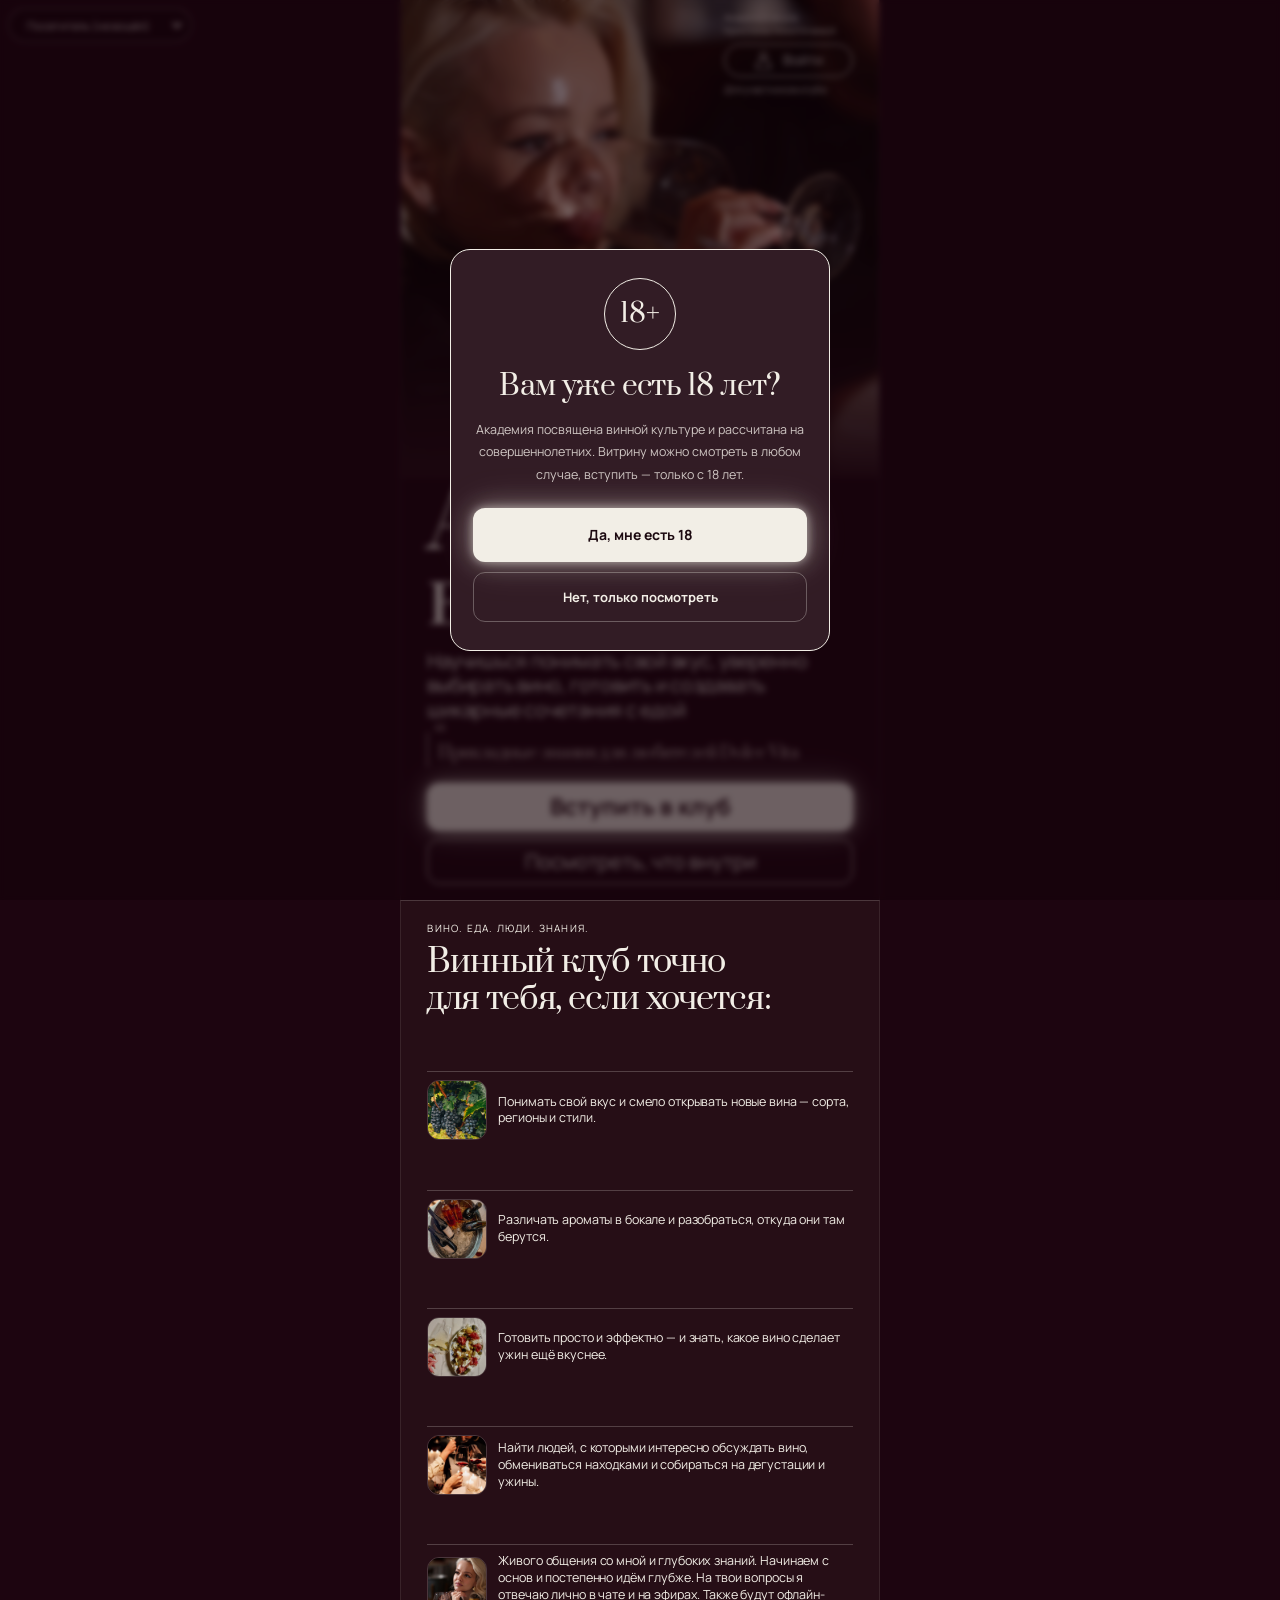
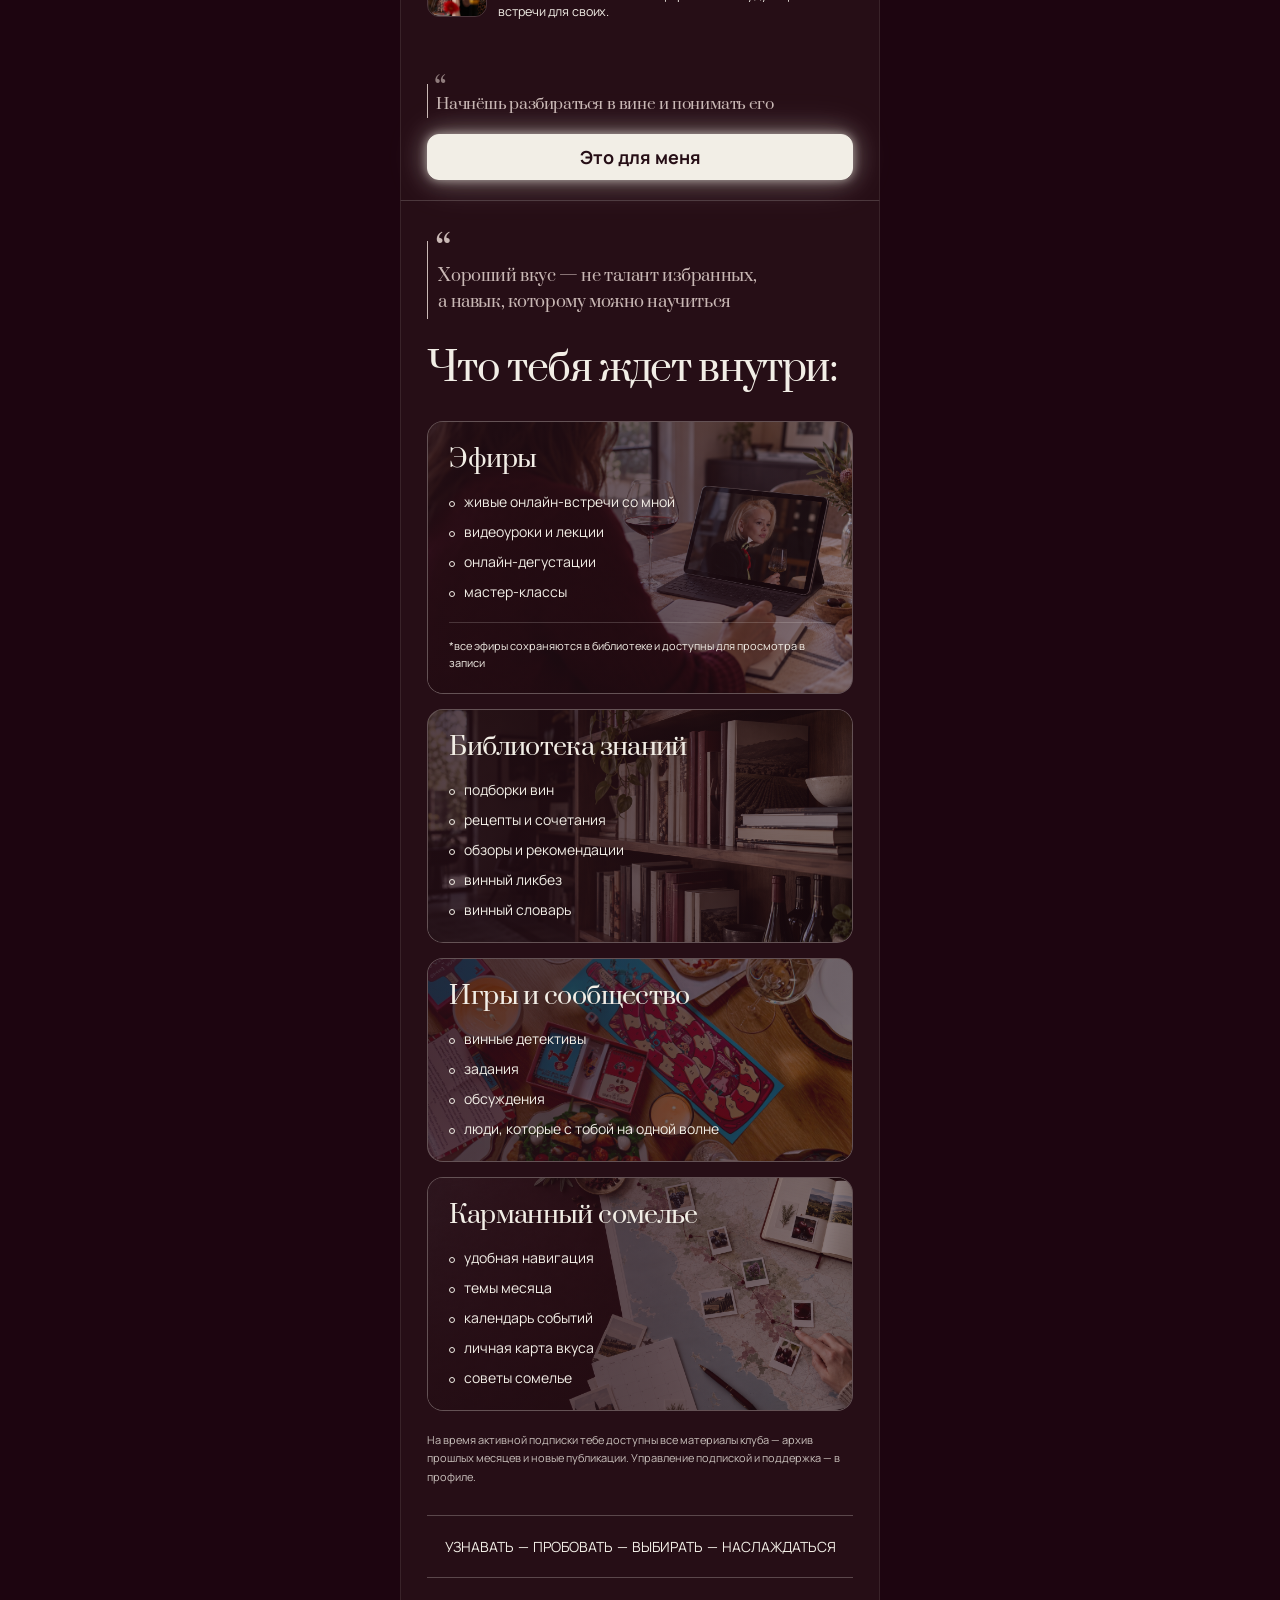
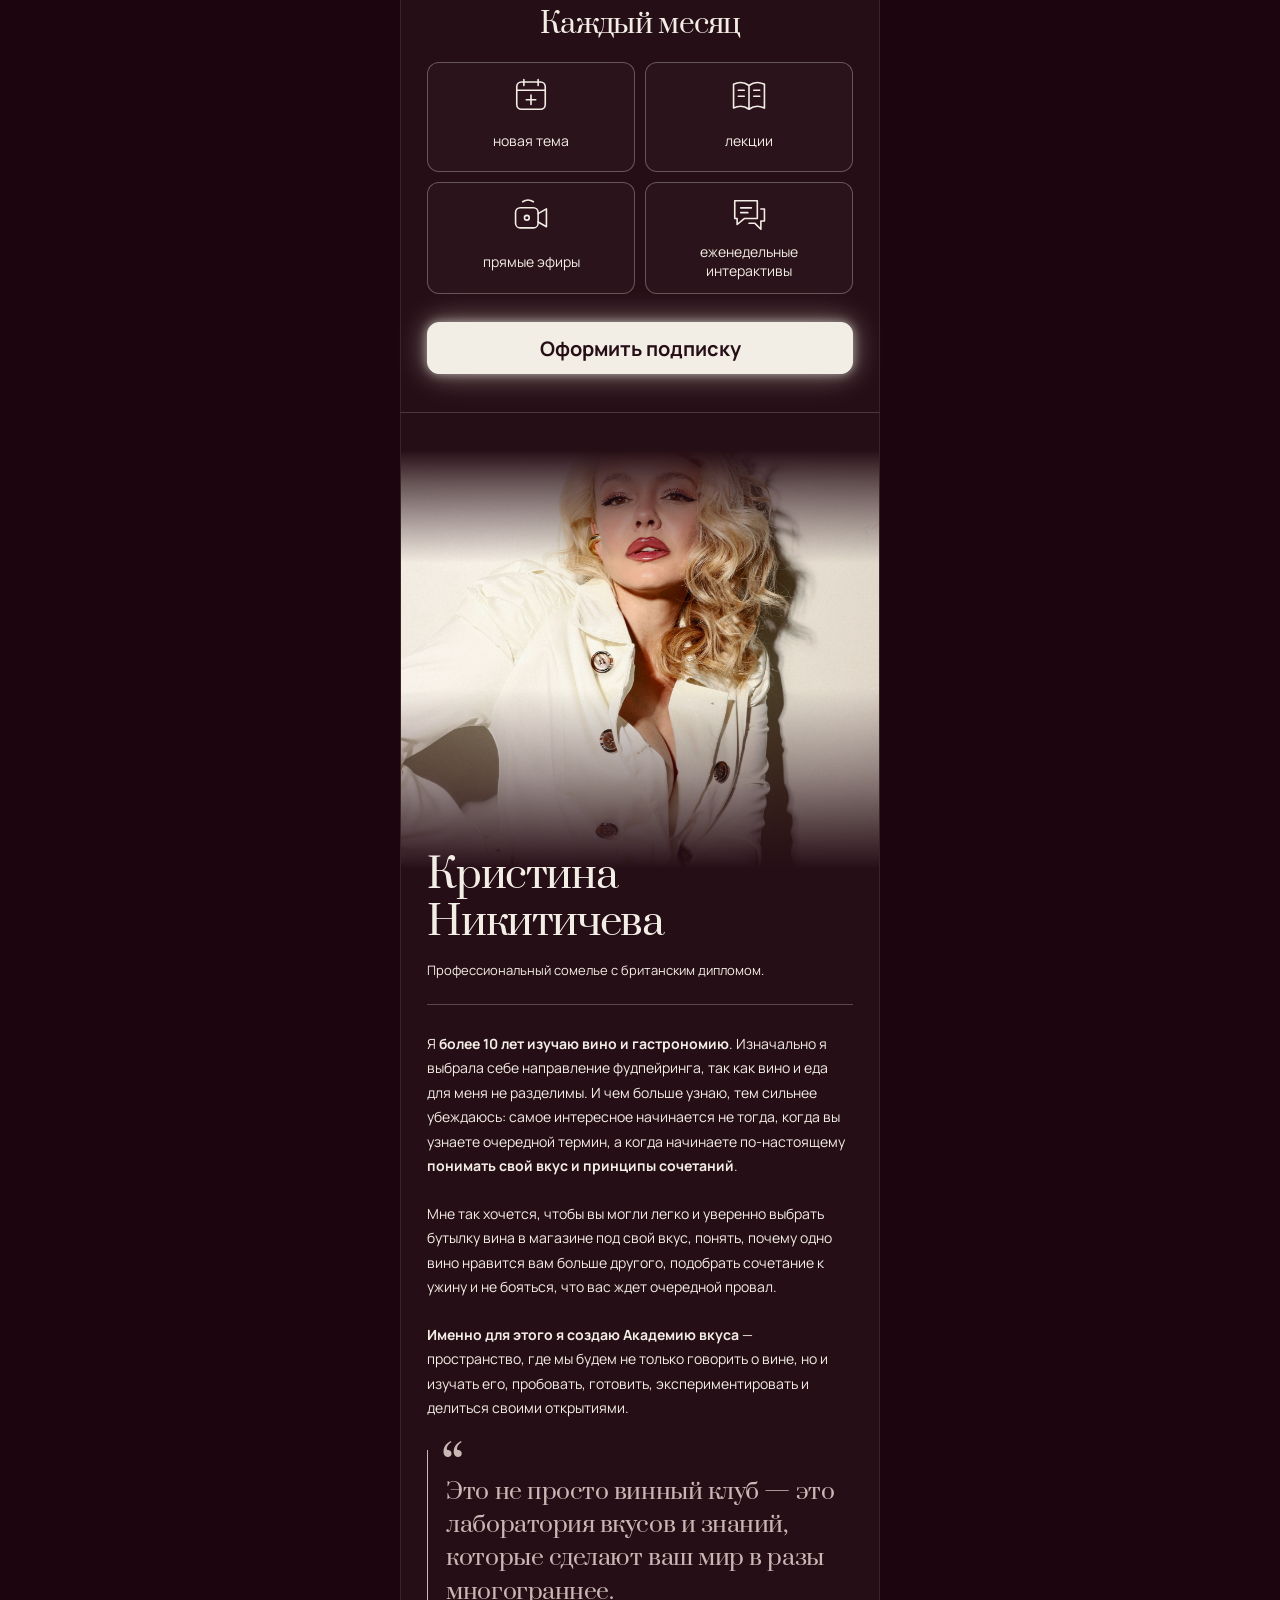
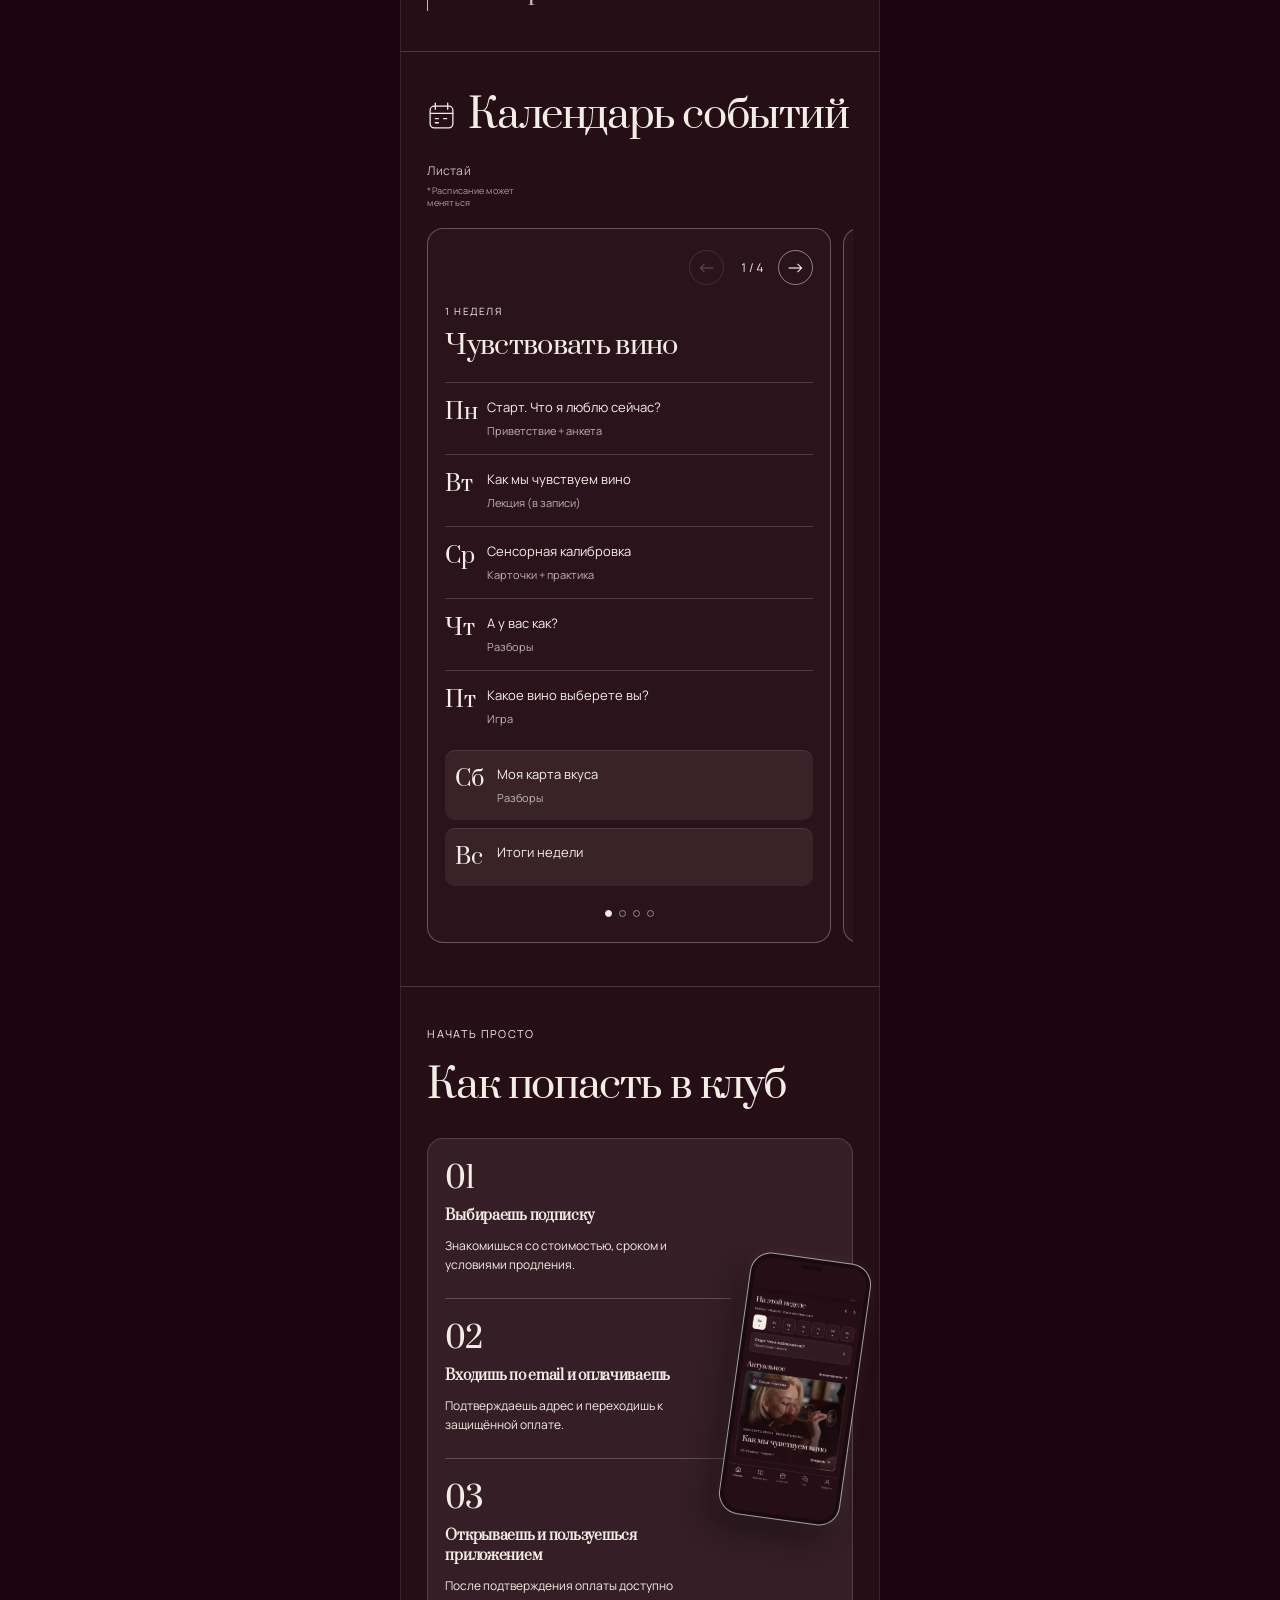
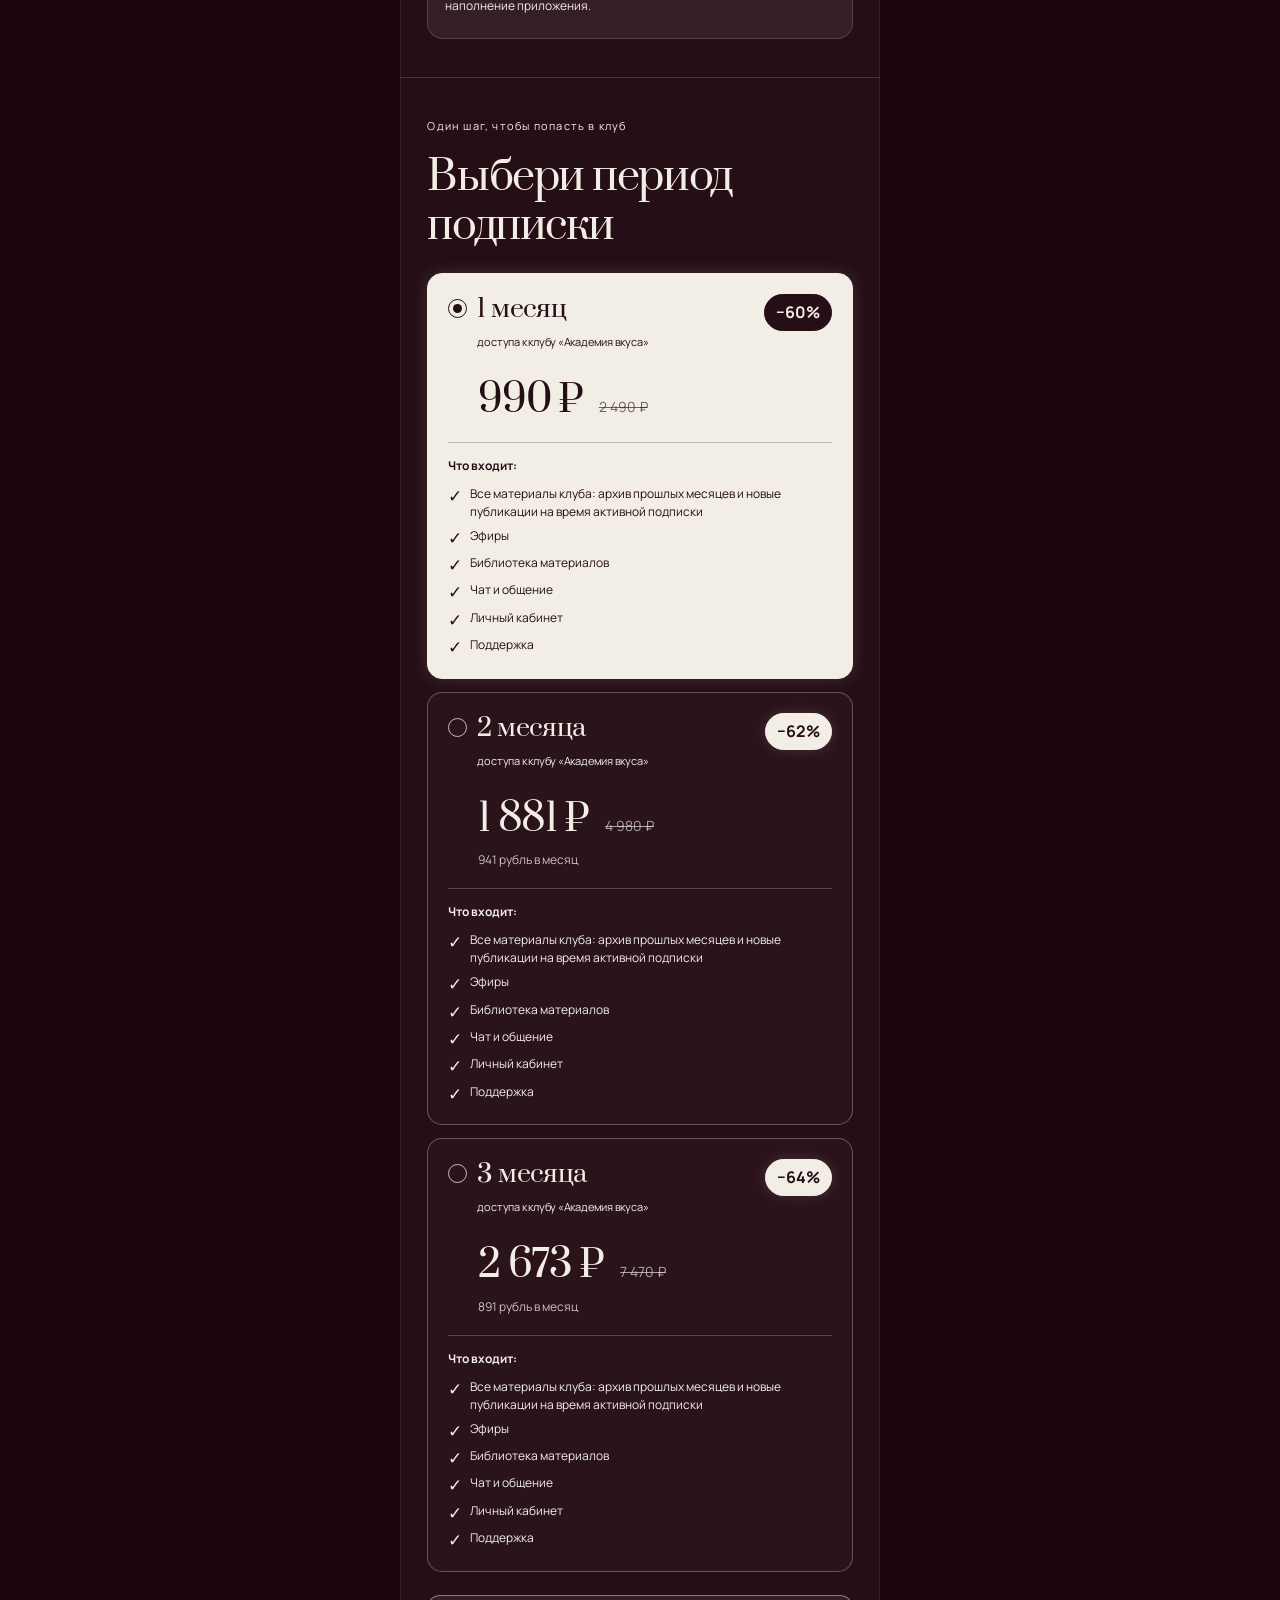
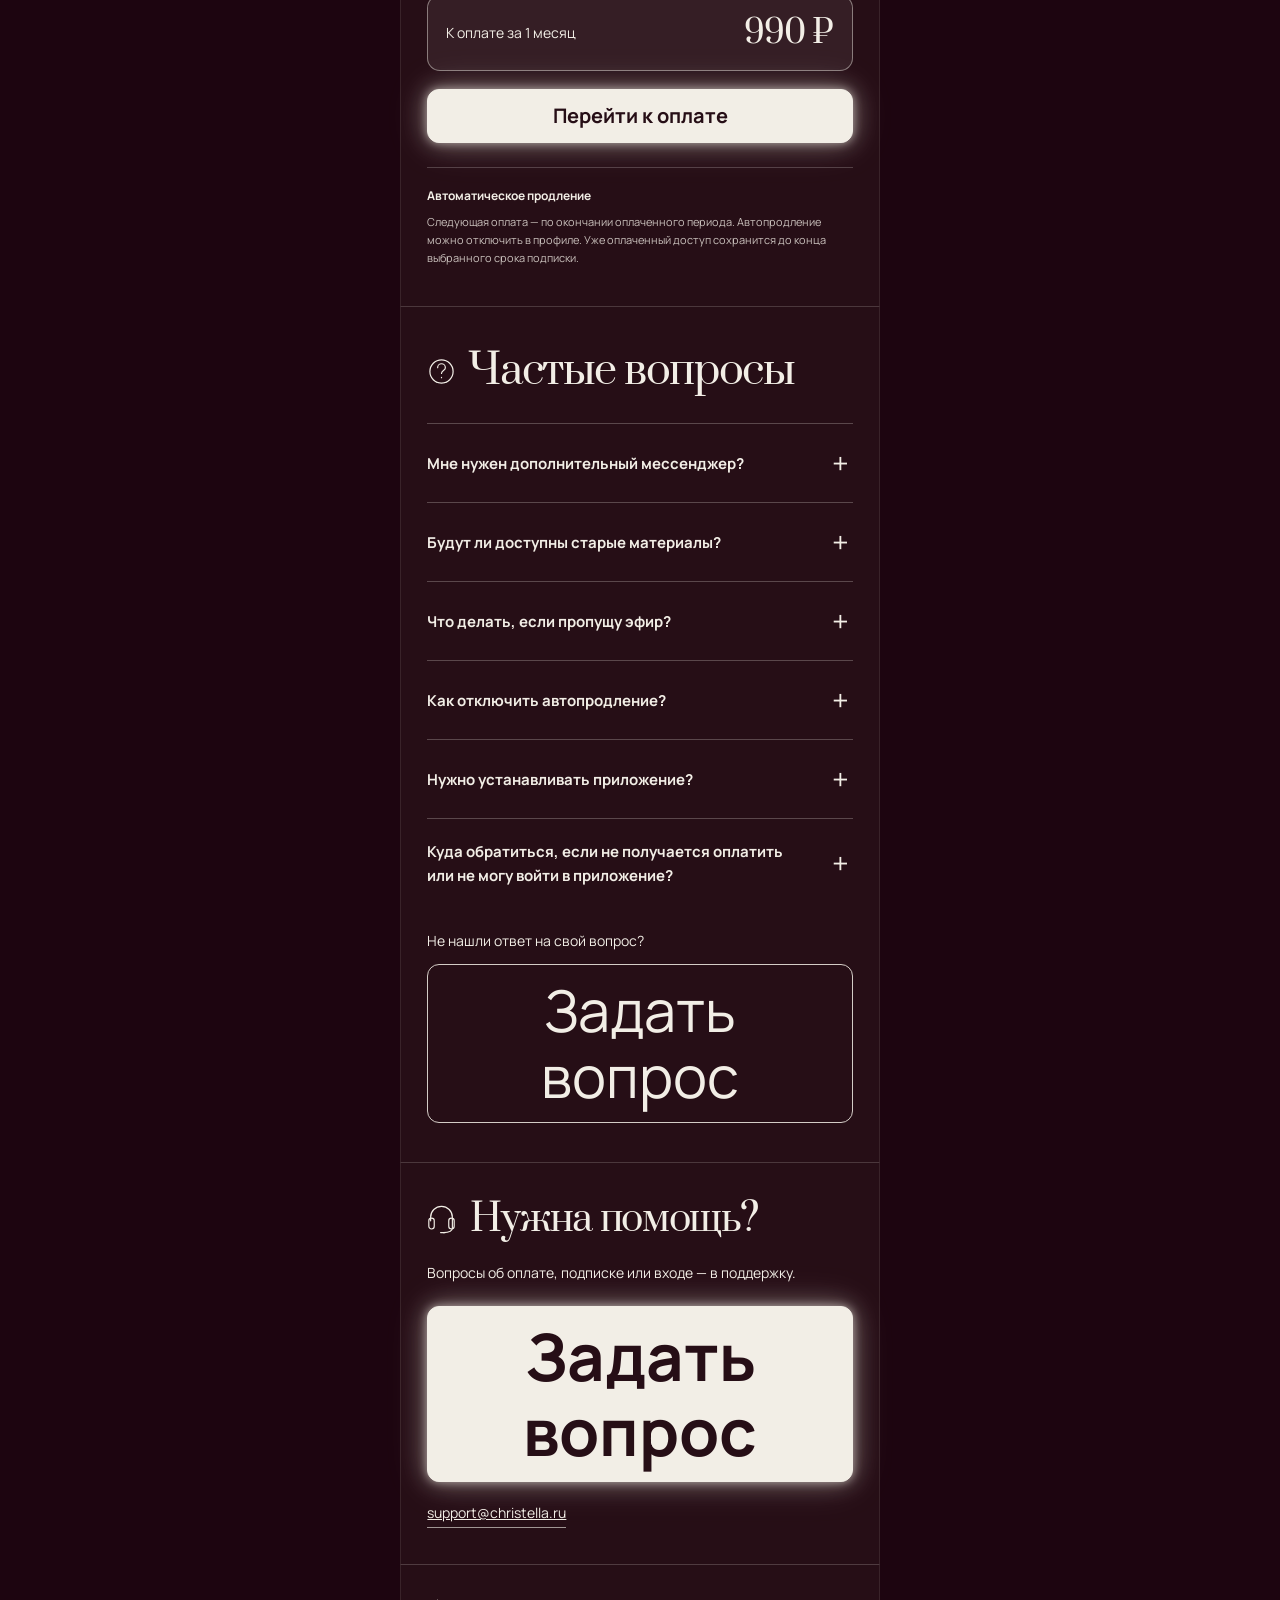
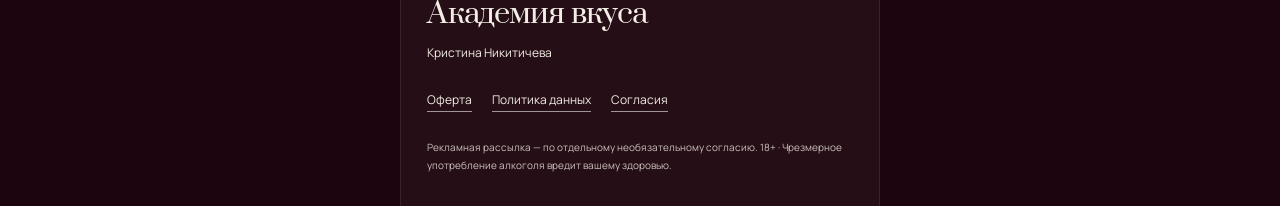
==== commit a1ee63a2: "Кнопка «Задать вопрос» на витрине: выбор Telegram, MAX или ВКонтакте Co-Authored-By: Claude Sonnet 5" ====
--- a/prototype/index.html
+++ b/prototype/index.html
@@ -299,6 +299,16 @@
 body.landing #demo{top:8px;left:8px;right:auto;width:auto;height:34px;padding:0 6px;gap:0;border:1px solid rgba(242,238,230,.35);border-radius:999px;background:rgba(20,3,10,.72);backdrop-filter:blur(6px)}
 body.landing #demo b{display:none}
 body.landing #demo select{max-width:170px;font-size:11px;padding:4px 8px;border:0;border-radius:999px;background:transparent}
+.support__ask{margin:0 0 20px}
+.faq__ask{margin-top:22px}
+.faq__ask p{font-size:14px;line-height:1.6;margin:0 0 12px}
+.ask-fab{position:fixed;right:14px;bottom:max(14px,env(safe-area-inset-bottom));z-index:45;display:none;align-items:center;gap:8px;padding:11px 16px;border-radius:999px;background:var(--gold);color:var(--deep);font:700 13px/1.2 AcademySans,sans-serif;box-shadow:0 0 10px rgba(242,238,230,.55),0 0 25px rgba(242,238,230,.38),0 4px 18px rgba(0,0,0,.4)}
+.ask-fab.on{display:inline-flex}
+body:not(.landing) .ask-fab{display:none}
+.askbtn{display:flex;align-items:center;gap:14px;padding:14px 16px;border:1px solid var(--line);border-radius:12px;background:var(--bg);color:var(--white);text-decoration:none}
+.askbtn:hover{border-color:var(--gold)}
+.askbtn .ic{width:40px;height:40px;border-radius:50%;display:grid;place-items:center;font-weight:700;font-size:12px;border:1px solid var(--line);color:var(--gold);flex:none}
+.askbtn b{font-weight:700;display:block}
 </style>
 </head>
 <body>
@@ -451,8 +461,10 @@
 }
 
 /* ----- лендинг-витрина: вёрстка клиента (vitrina.css и vitrina.js), логика прототипа ----- */
-function landing(){return '<div class="vt">'+VITRINA_HTML+'</div>'}
-function afterLanding(){
+function landing(){return '<div class="vt">'+VITRINA_HTML+'</div><button type="button" class="ask-fab" data-act="ask">'+ic('chat',18)+'Задать вопрос</button>'}
+function askFab(){var f=document.querySelector('.ask-fab');if(!f)return;var s=document.querySelector('.support'),near=s&&s.getBoundingClientRect().top<window.innerHeight*0.7;f.classList.toggle('on',window.scrollY>window.innerHeight*0.8&&!near)}
+window.addEventListener('scroll',askFab,{passive:true});
+function afterLanding(){askFab();
  var r=document.querySelector('input[name="subscription-months"][value="'+S.tariff.slice(1)+'"]');if(r)r.checked=true;
  var btn=document.querySelector('.subscription [data-act=checkout]');
  if(btn&&S.under18){
@@ -756,6 +768,19 @@
  dt([['Сотрудник',function(s){return s.name}],['Роль',sel],['',act]],STAFF,{card:function(s){return '<b>'+s.name+'</b><div style="margin:10px 0">'+sel(s)+'</div>'+act(s)}});
 }
 
+/* ============ ВОПРОС ЧЕРЕЗ ЧАТ-БОТА ============ */
+var BOT_LINKS={
+ tg:['Telegram','TG','https://bot.christella.ru/r/5354c4b11d50754aec293fc0134fb234_1'],
+ max:['MAX','MX','https://bot.christella.ru/r/5354c4b11d50754aec293fc0134fb234_20'],
+ vk:['ВКонтакте','ВК','https://bot.christella.ru/5354c4b11d50754aec293fc0134fb234_0_f']
+};
+function flowAsk(){
+ openModal(mx()+'<h2>Задать вопрос</h2><p class="muted" style="margin-bottom:16px">Выберите мессенджер. Откроется чат-бот, там можно написать свой вопрос, и мы ответим.</p>'+
+ '<div class="stack">'+Object.keys(BOT_LINKS).map(function(k){var b=BOT_LINKS[k];
+  return '<a class="askbtn" href="'+b[2]+'" target="_blank" rel="noopener"><span class="ic">'+b[1]+'</span><span class="grow"><b>'+b[0]+'</b><span class="soft small" style="display:block">Открыть чат-бота</span></span>'+ic('up',18)+'</a>'}).join('')+'</div>'+
+ '<p class="muted small" style="margin-top:16px">Ссылка откроется в новой вкладке. Бот работает в выбранном мессенджере.</p>');
+}
+
 /* ============ ВХОД / ОФОРМЛЕНИЕ ЗАКАЗА ============ */
 // Сколько минут действует заказ. Для проверки откройте страницу с ?ttl=0.3 (это 18 секунд).
 var ORDER_TTL_MIN=(function(){var v=parseFloat(new URLSearchParams(location.search).get('ttl'));return v>0?v:30})();
@@ -834,6 +859,7 @@
    if(S.under18){toast('Вступление доступно только с 18 лет');return}
    var rch=document.querySelector('input[name="subscription-months"]:checked');S.tariff='m'+(rch?rch.value:'1');flowCheckout();break;
   case 'login':flowEmail('login');break;
+  case 'ask':flowAsk();break;
   case 'mclose':closeModal();break;
   case 'f-email':
    var em=($('#fEmail').value||'').trim();if(!/^\S+@\S+\.\S+$/.test(em)){$('#fEmail').style.borderColor='#ff8c98';return}
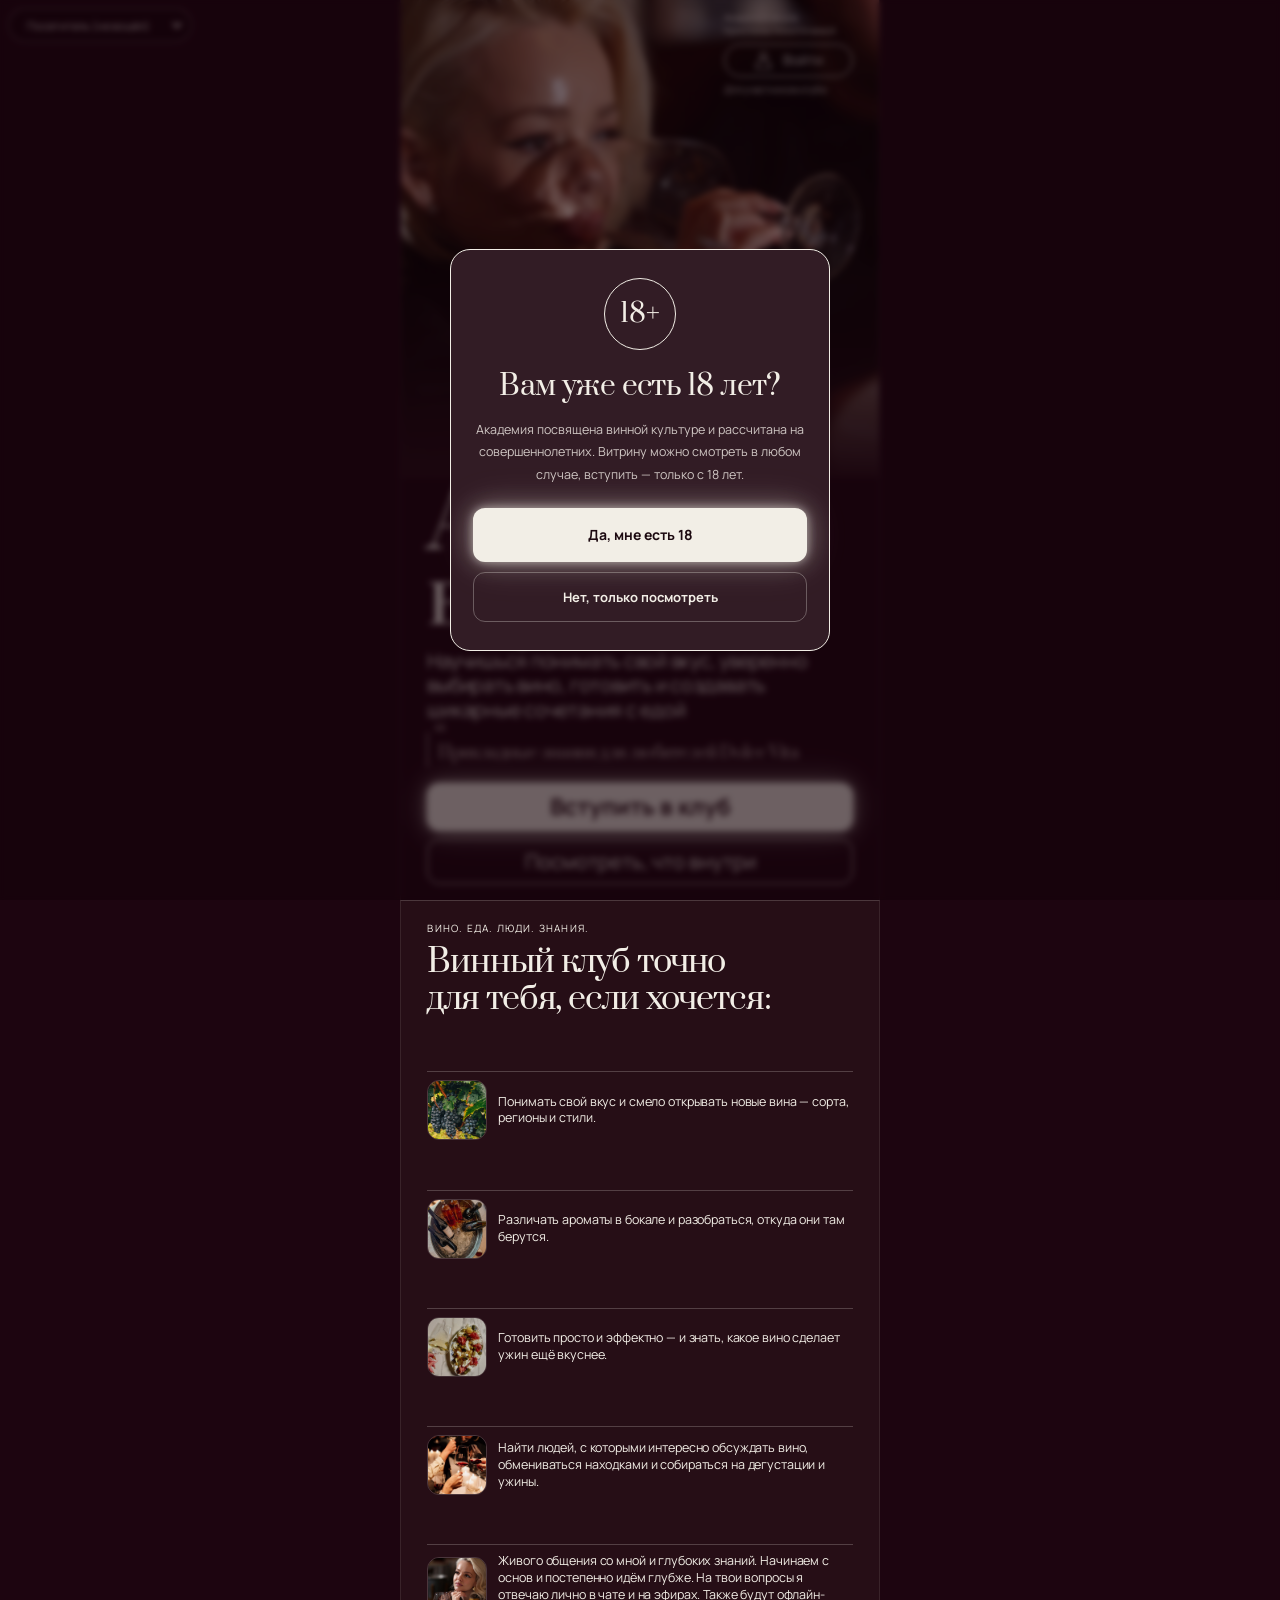
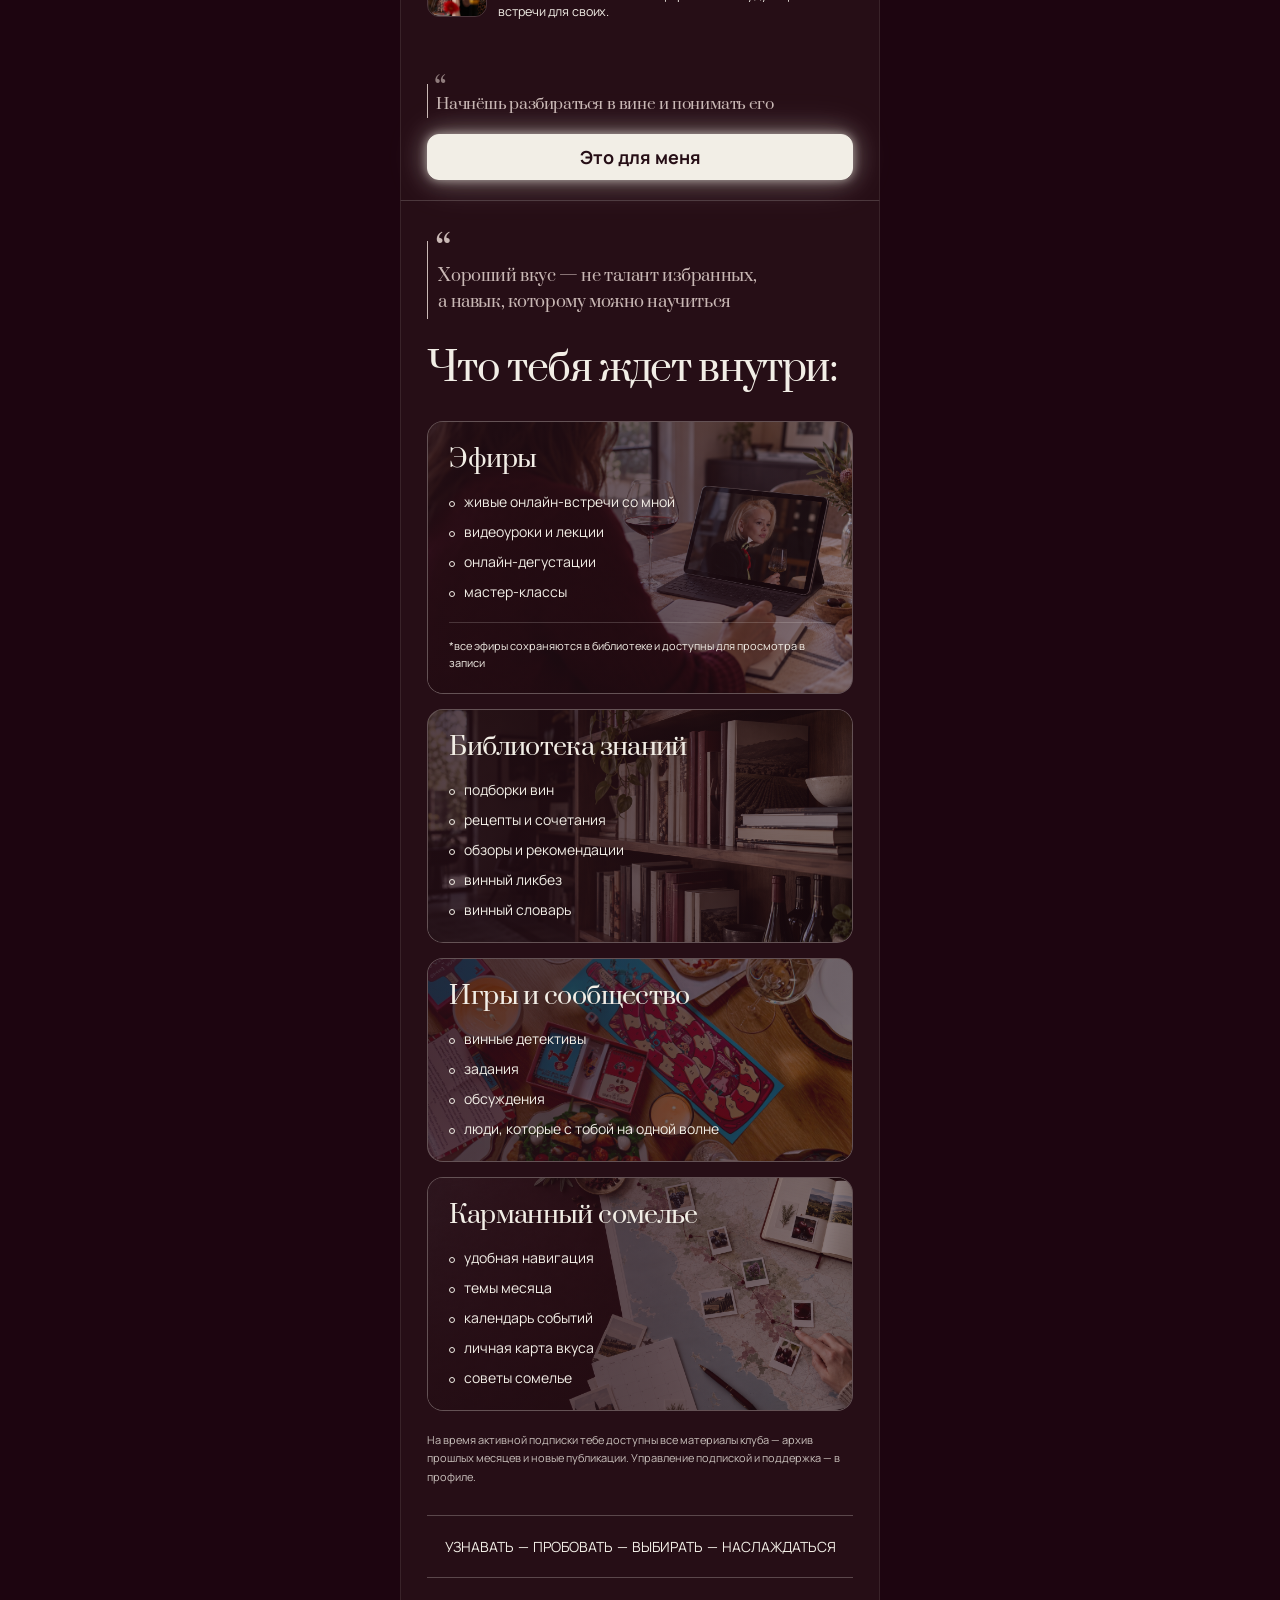
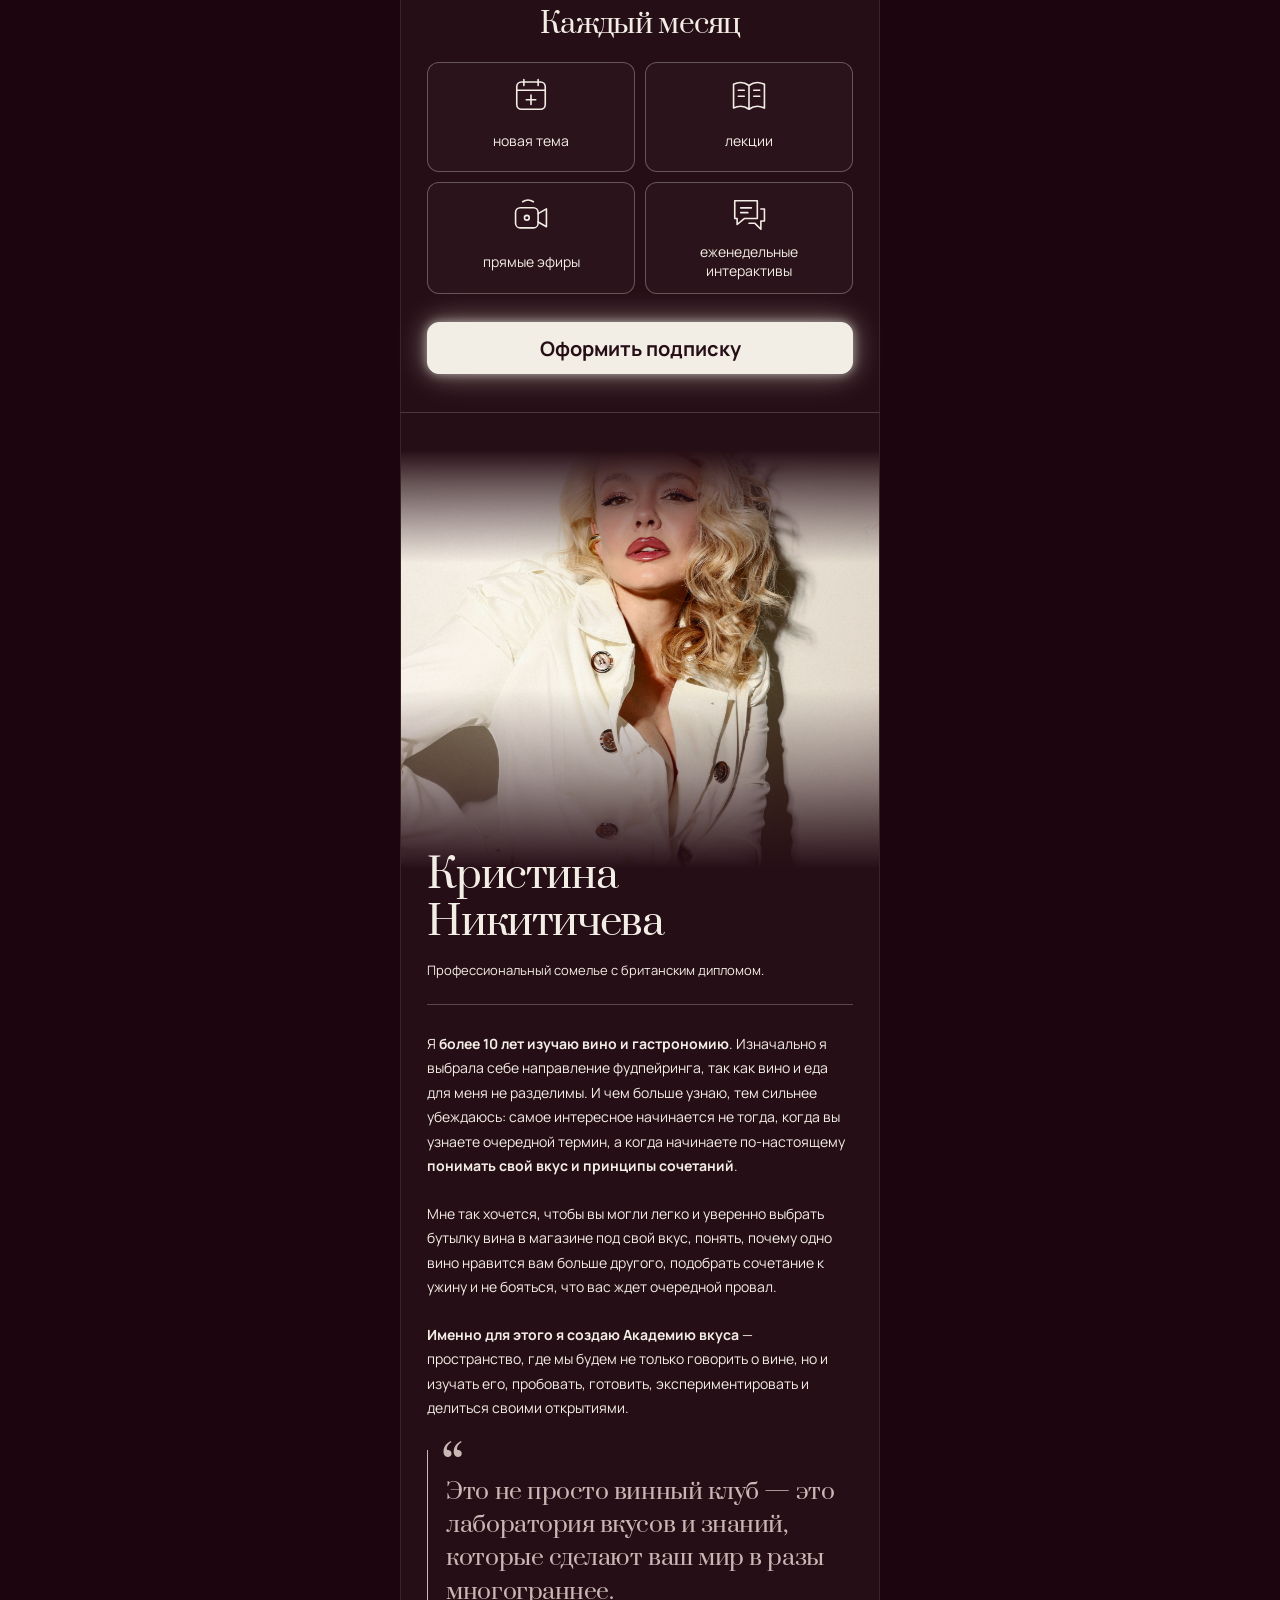
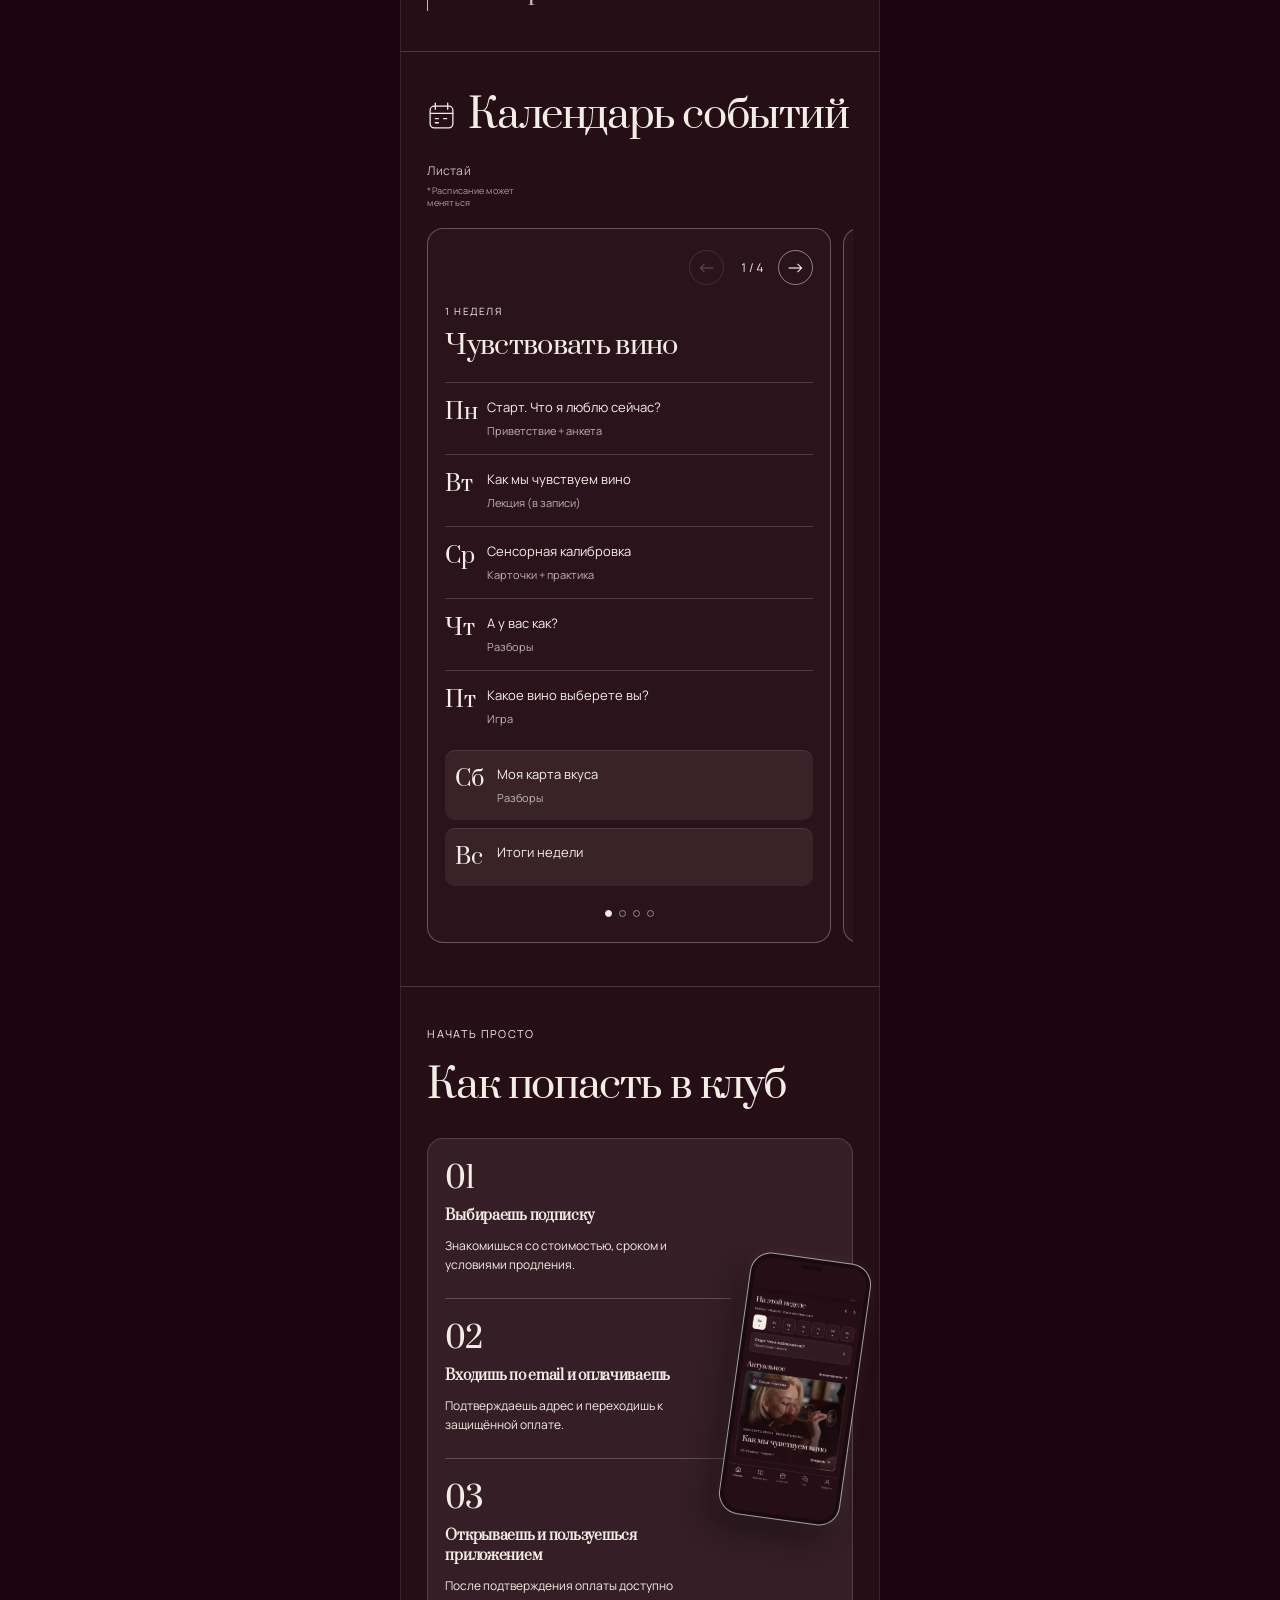
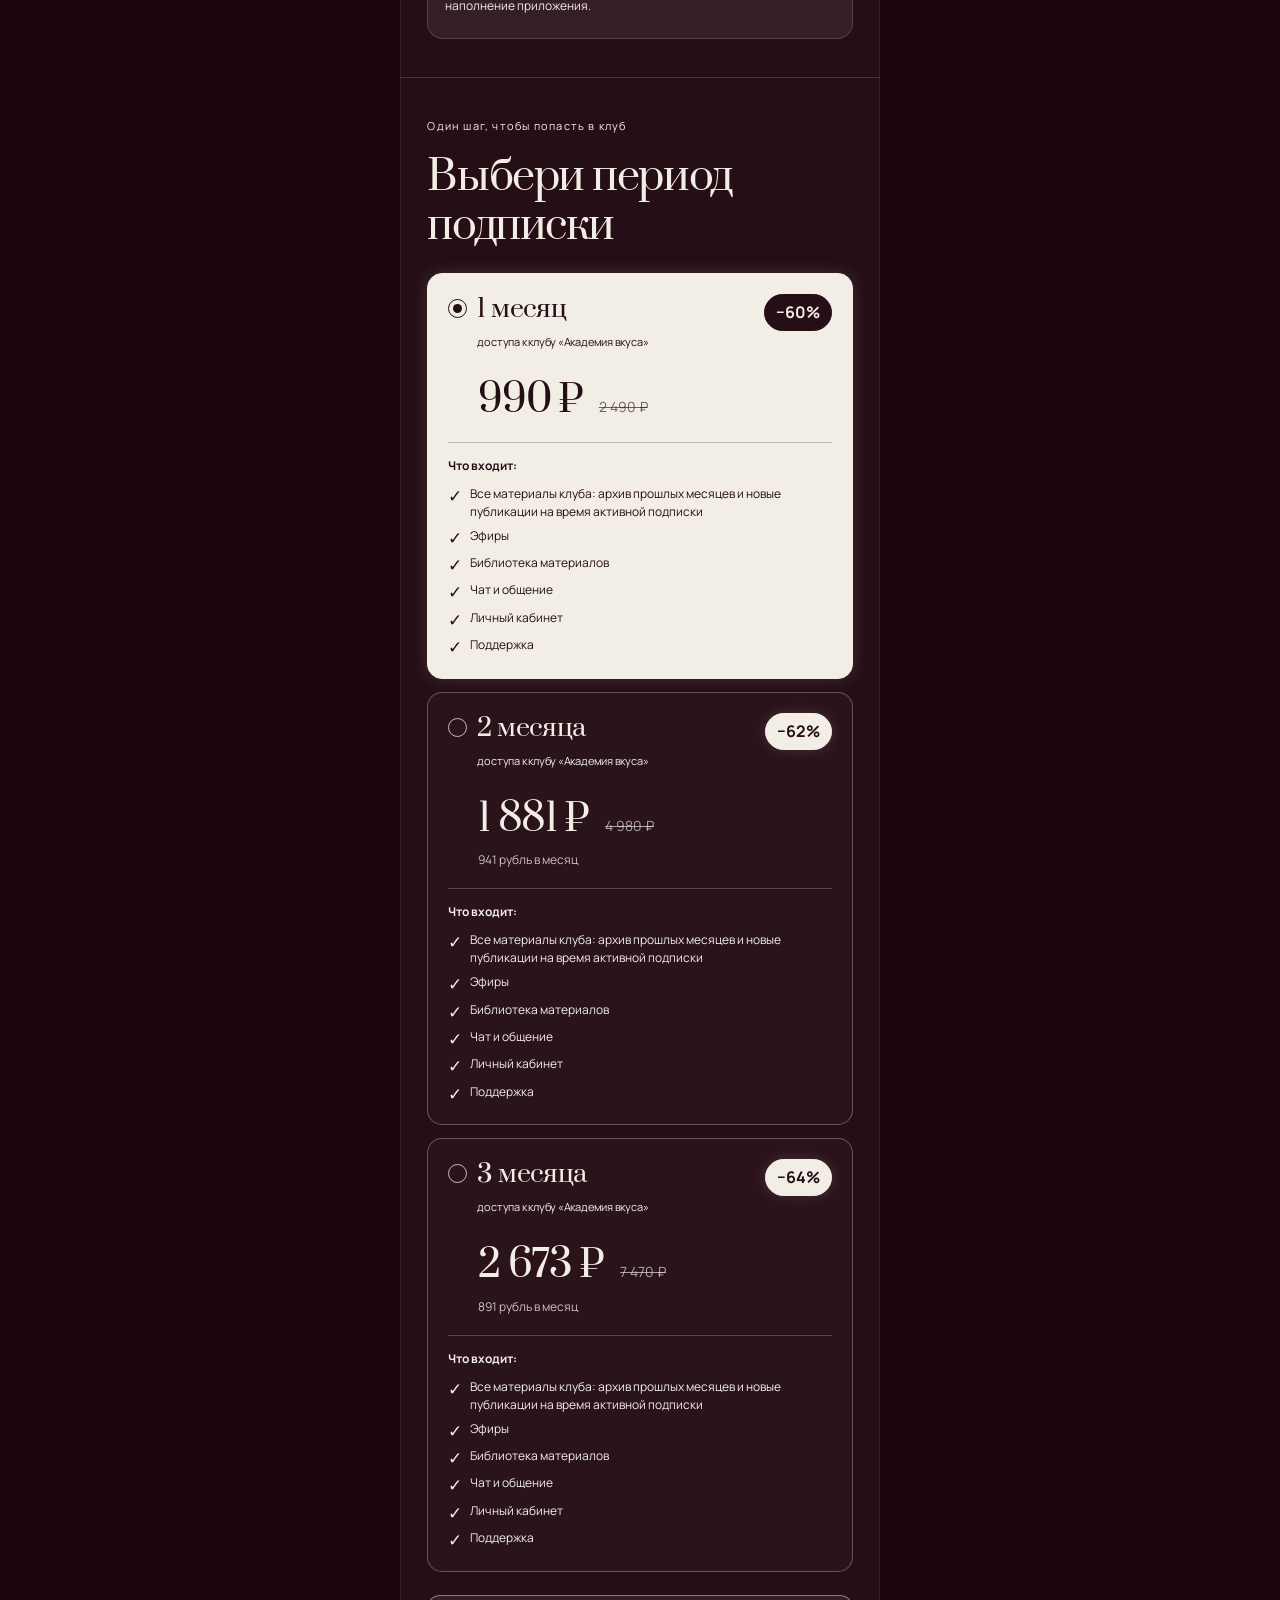
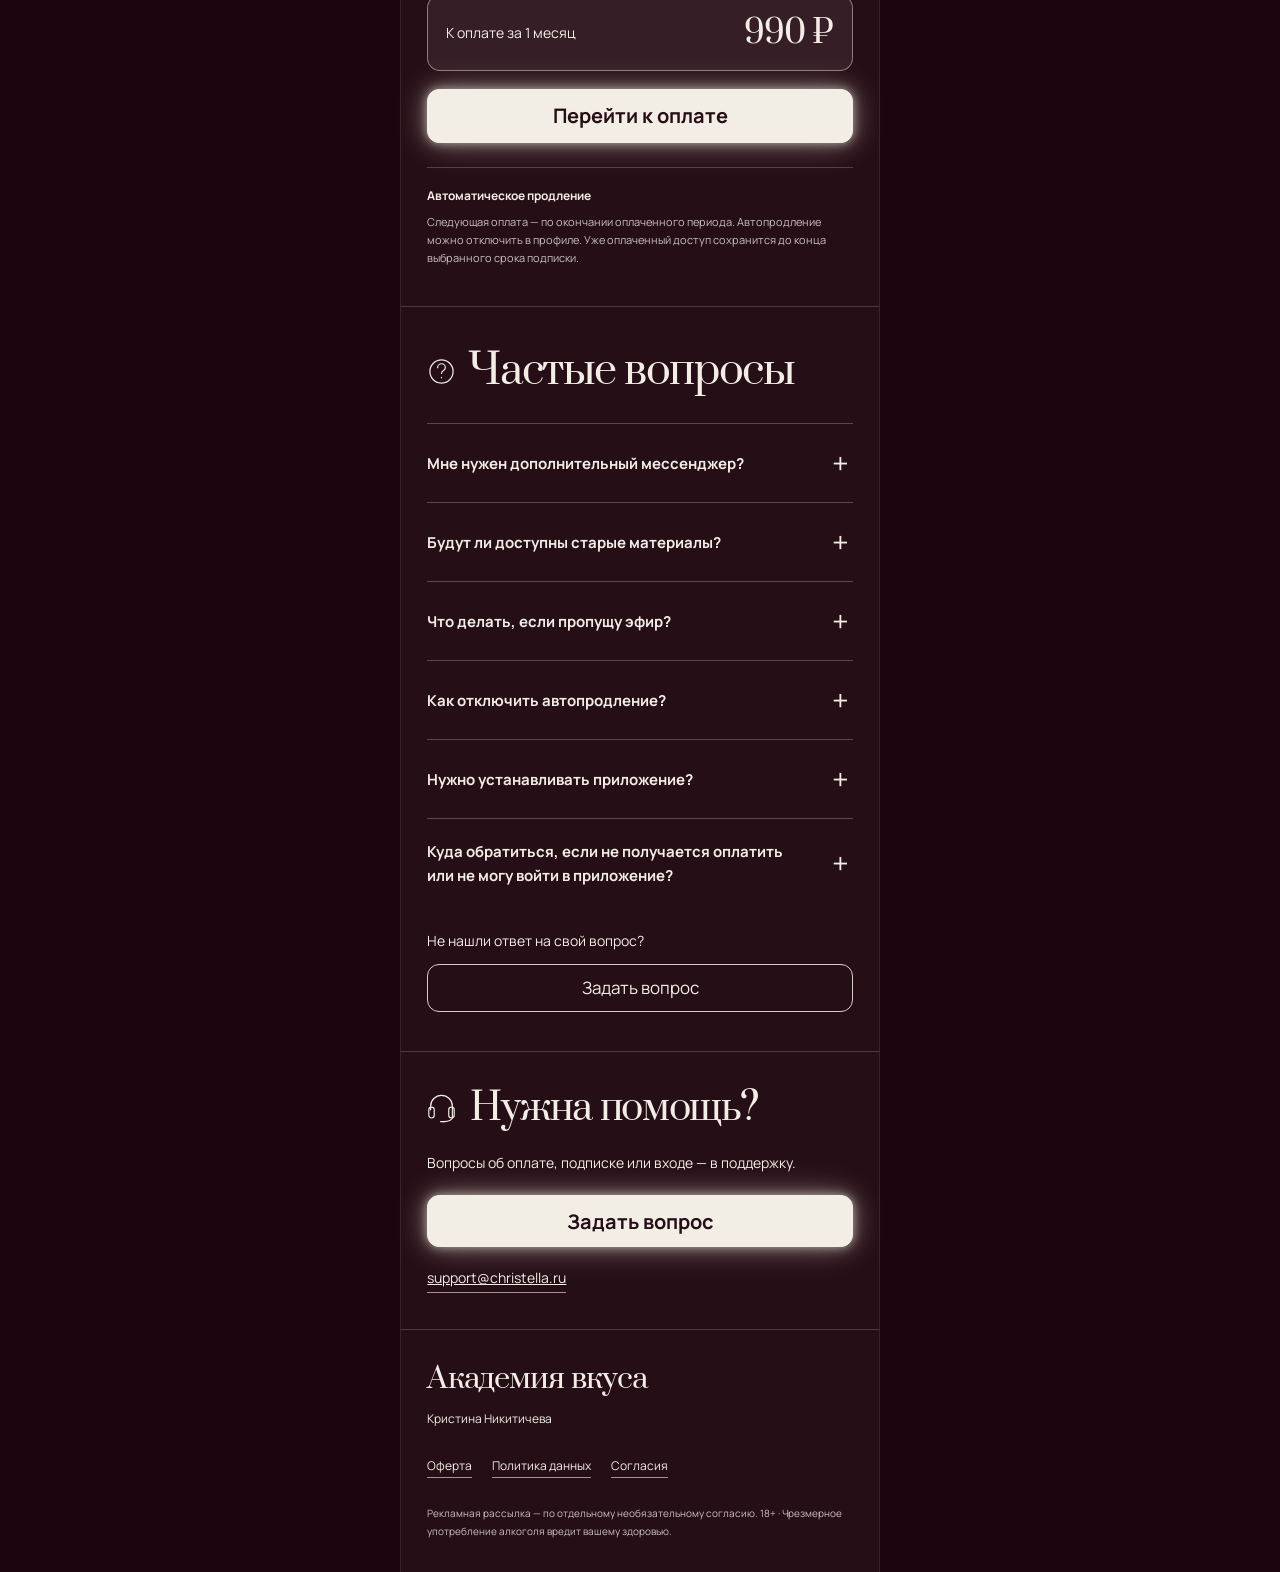
==== commit c5fa9e32: "Исправлен размер кнопок «Задать вопрос»; убраны подписи в окне выбора бота Co-Authored-By: Claude So" ====
--- a/prototype/index.html
+++ b/prototype/index.html
@@ -299,10 +299,12 @@
 body.landing #demo{top:8px;left:8px;right:auto;width:auto;height:34px;padding:0 6px;gap:0;border:1px solid rgba(242,238,230,.35);border-radius:999px;background:rgba(20,3,10,.72);backdrop-filter:blur(6px)}
 body.landing #demo b{display:none}
 body.landing #demo select{max-width:170px;font-size:11px;padding:4px 8px;border:0;border-radius:999px;background:transparent}
+.support .action,.faq .action{font-size:20px;min-height:52px;padding:12px 14px}
+.faq .action--secondary{font-size:17px;min-height:48px}
 .support__ask{margin:0 0 20px}
 .faq__ask{margin-top:22px}
 .faq__ask p{font-size:14px;line-height:1.6;margin:0 0 12px}
-.ask-fab{position:fixed;right:14px;bottom:max(14px,env(safe-area-inset-bottom));z-index:45;display:none;align-items:center;gap:8px;padding:11px 16px;border-radius:999px;background:var(--gold);color:var(--deep);font:700 13px/1.2 AcademySans,sans-serif;box-shadow:0 0 10px rgba(242,238,230,.55),0 0 25px rgba(242,238,230,.38),0 4px 18px rgba(0,0,0,.4)}
+.ask-fab{position:fixed;right:max(14px,calc(50vw - 240px + 14px));bottom:max(14px,env(safe-area-inset-bottom));z-index:45;display:none;align-items:center;justify-content:center;width:52px;height:52px;padding:0;border-radius:50%;background:var(--gold);color:var(--deep);box-shadow:0 0 10px rgba(242,238,230,.55),0 0 25px rgba(242,238,230,.38),0 4px 18px rgba(0,0,0,.4)}
 .ask-fab.on{display:inline-flex}
 body:not(.landing) .ask-fab{display:none}
 .askbtn{display:flex;align-items:center;gap:14px;padding:14px 16px;border:1px solid var(--line);border-radius:12px;background:var(--bg);color:var(--white);text-decoration:none}
@@ -461,7 +463,7 @@
 }
 
 /* ----- лендинг-витрина: вёрстка клиента (vitrina.css и vitrina.js), логика прототипа ----- */
-function landing(){return '<div class="vt">'+VITRINA_HTML+'</div><button type="button" class="ask-fab" data-act="ask">'+ic('chat',18)+'Задать вопрос</button>'}
+function landing(){return '<div class="vt">'+VITRINA_HTML+'</div><button type="button" class="ask-fab" data-act="ask" aria-label="Задать вопрос" title="Задать вопрос">'+ic('chat',24)+'</button>'}
 function askFab(){var f=document.querySelector('.ask-fab');if(!f)return;var s=document.querySelector('.support'),near=s&&s.getBoundingClientRect().top<window.innerHeight*0.7;f.classList.toggle('on',window.scrollY>window.innerHeight*0.8&&!near)}
 window.addEventListener('scroll',askFab,{passive:true});
 function afterLanding(){askFab();
@@ -777,8 +779,8 @@
 function flowAsk(){
  openModal(mx()+'<h2>Задать вопрос</h2><p class="muted" style="margin-bottom:16px">Выберите мессенджер. Откроется чат-бот, там можно написать свой вопрос, и мы ответим.</p>'+
  '<div class="stack">'+Object.keys(BOT_LINKS).map(function(k){var b=BOT_LINKS[k];
-  return '<a class="askbtn" href="'+b[2]+'" target="_blank" rel="noopener"><span class="ic">'+b[1]+'</span><span class="grow"><b>'+b[0]+'</b><span class="soft small" style="display:block">Открыть чат-бота</span></span>'+ic('up',18)+'</a>'}).join('')+'</div>'+
- '<p class="muted small" style="margin-top:16px">Ссылка откроется в новой вкладке. Бот работает в выбранном мессенджере.</p>');
+  return '<a class="askbtn" href="'+b[2]+'" target="_blank" rel="noopener"><span class="ic">'+b[1]+'</span><span class="grow"><b>'+b[0]+'</b></span>'+ic('up',18)+'</a>'}).join('')+'</div>'+
+'');
 }
 
 /* ============ ВХОД / ОФОРМЛЕНИЕ ЗАКАЗА ============ */
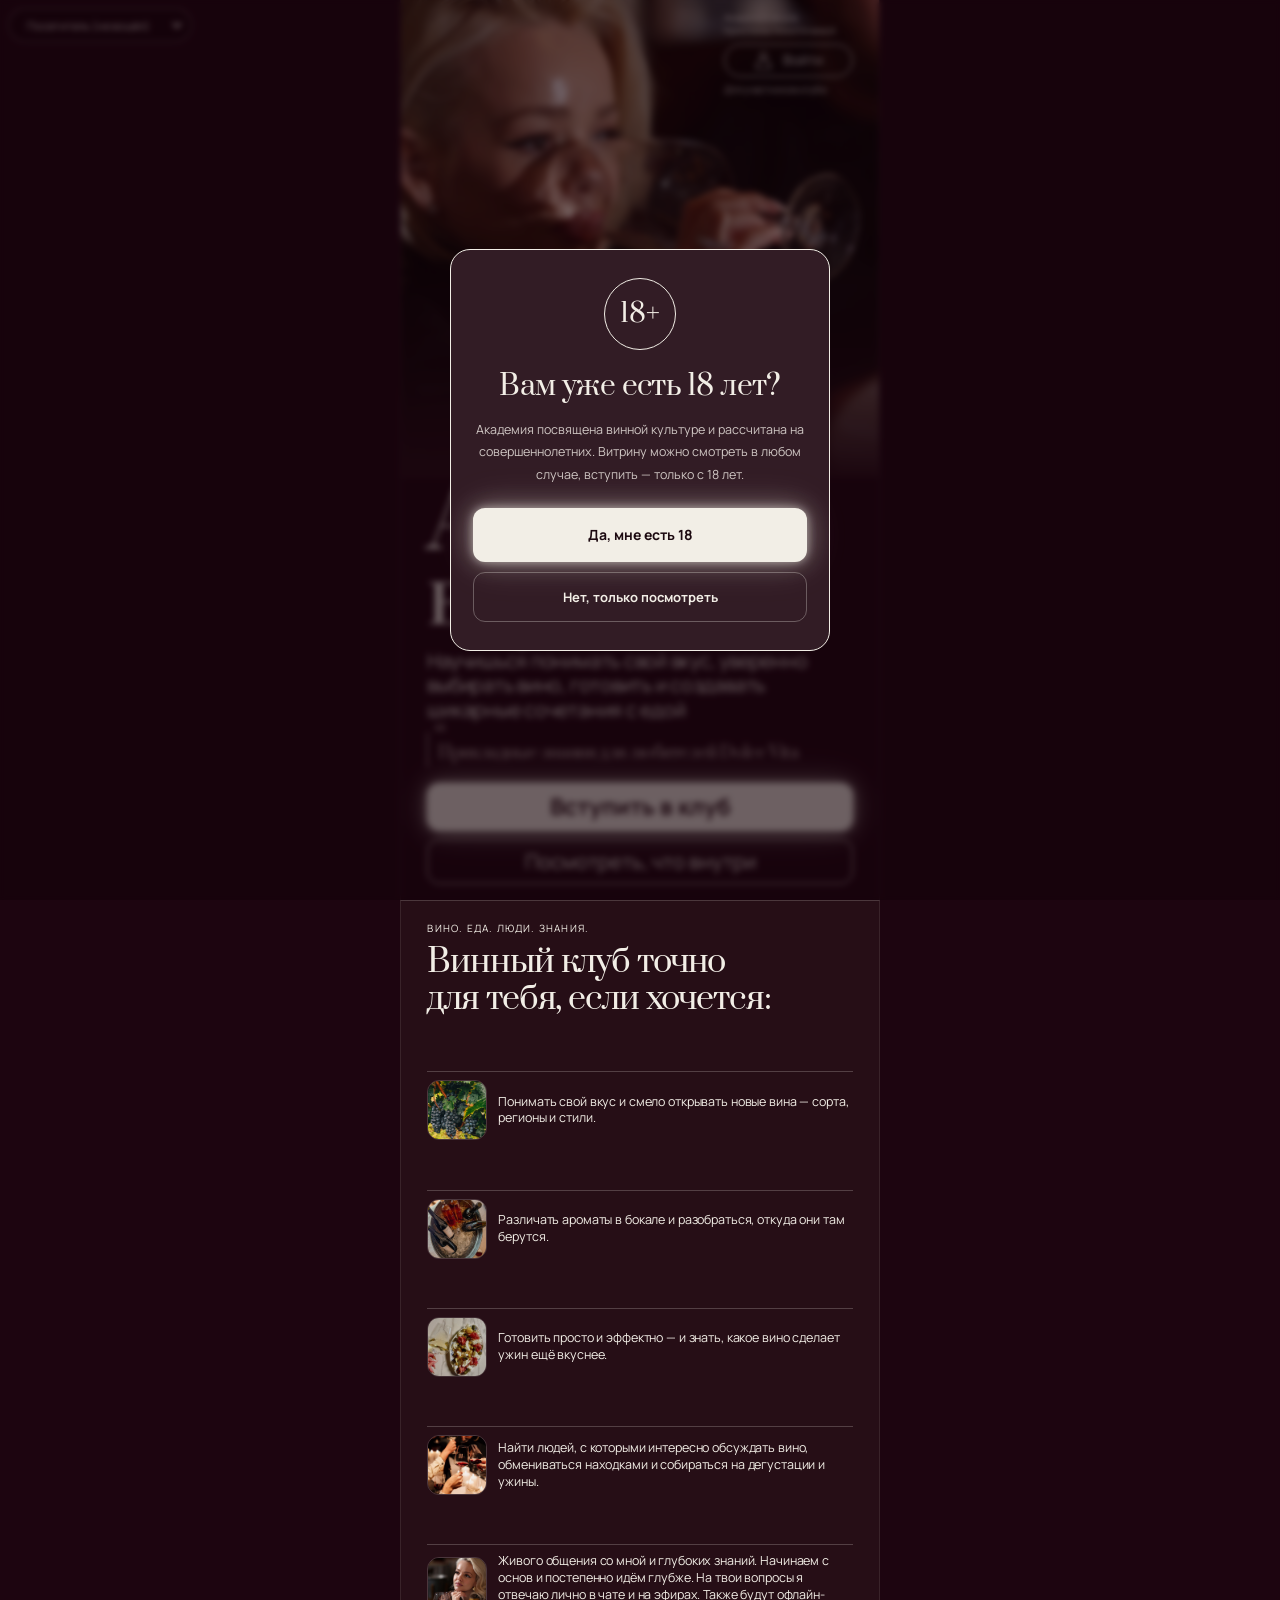
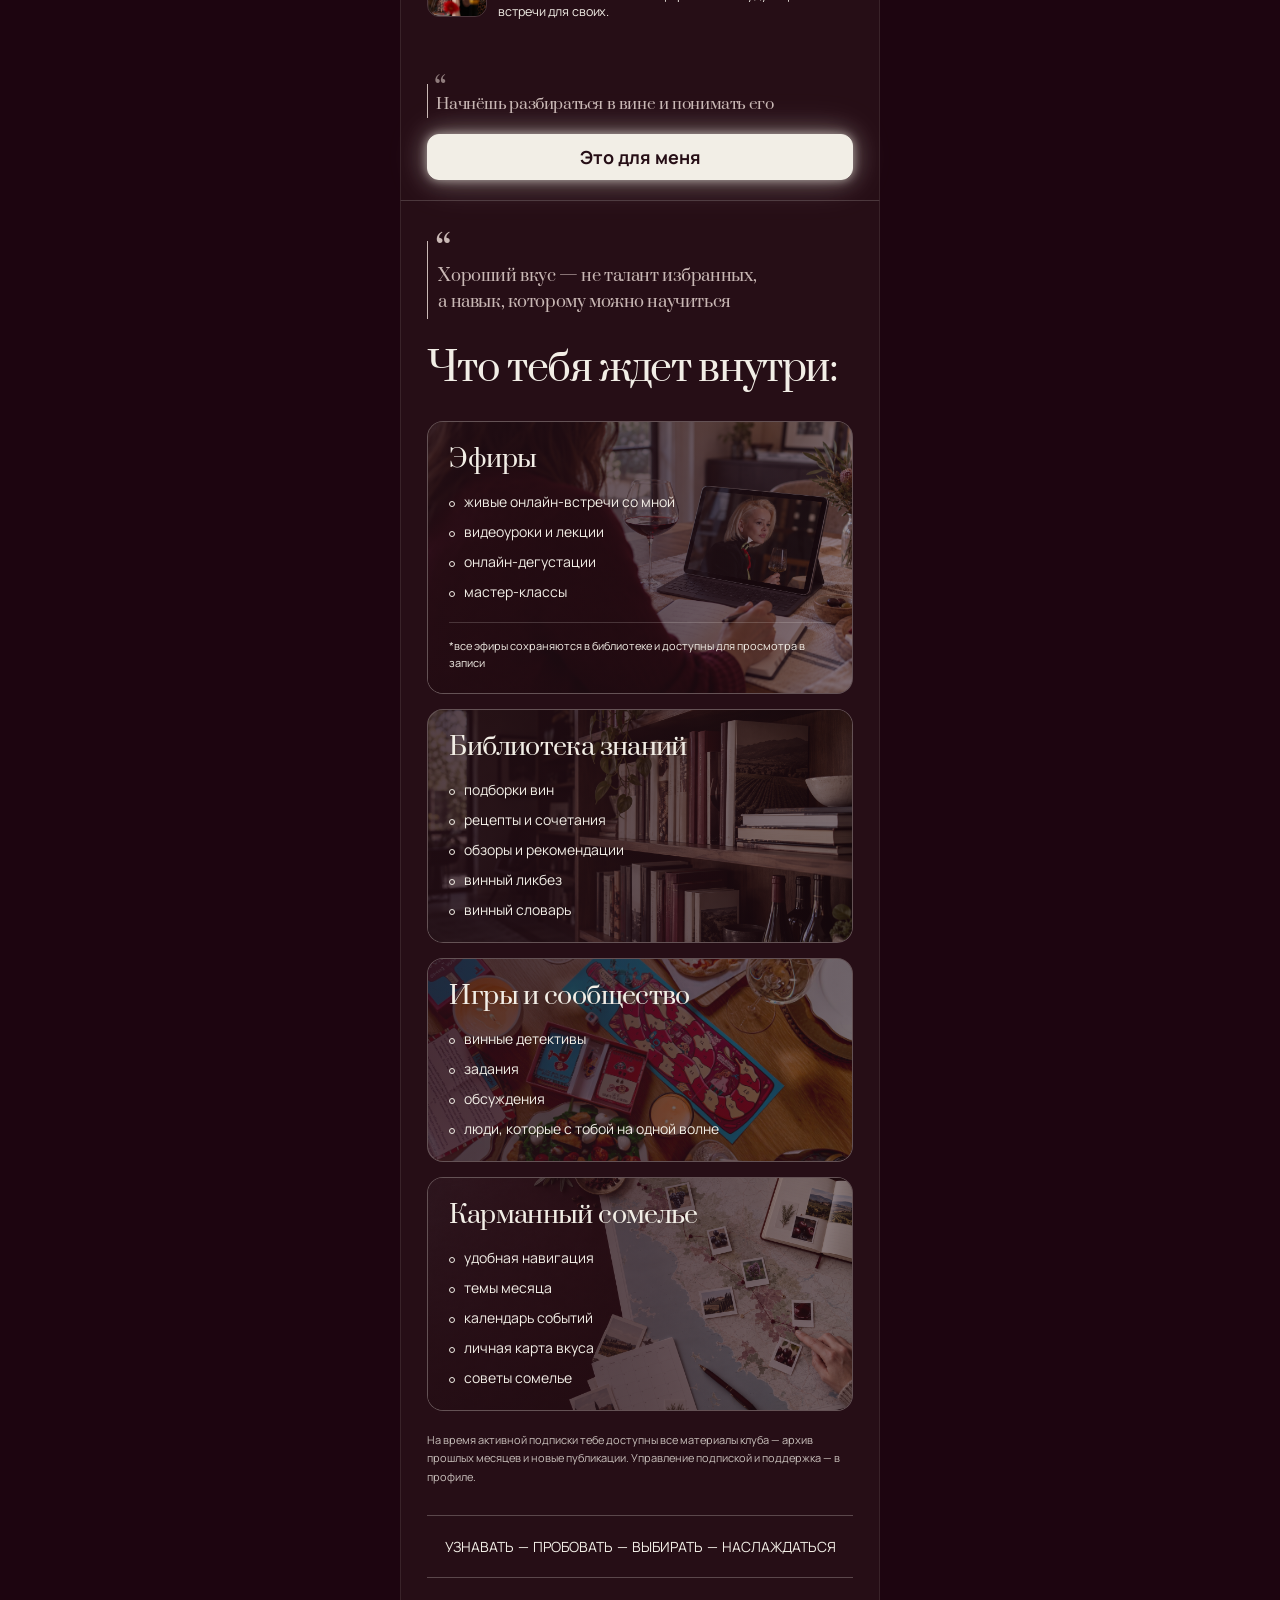
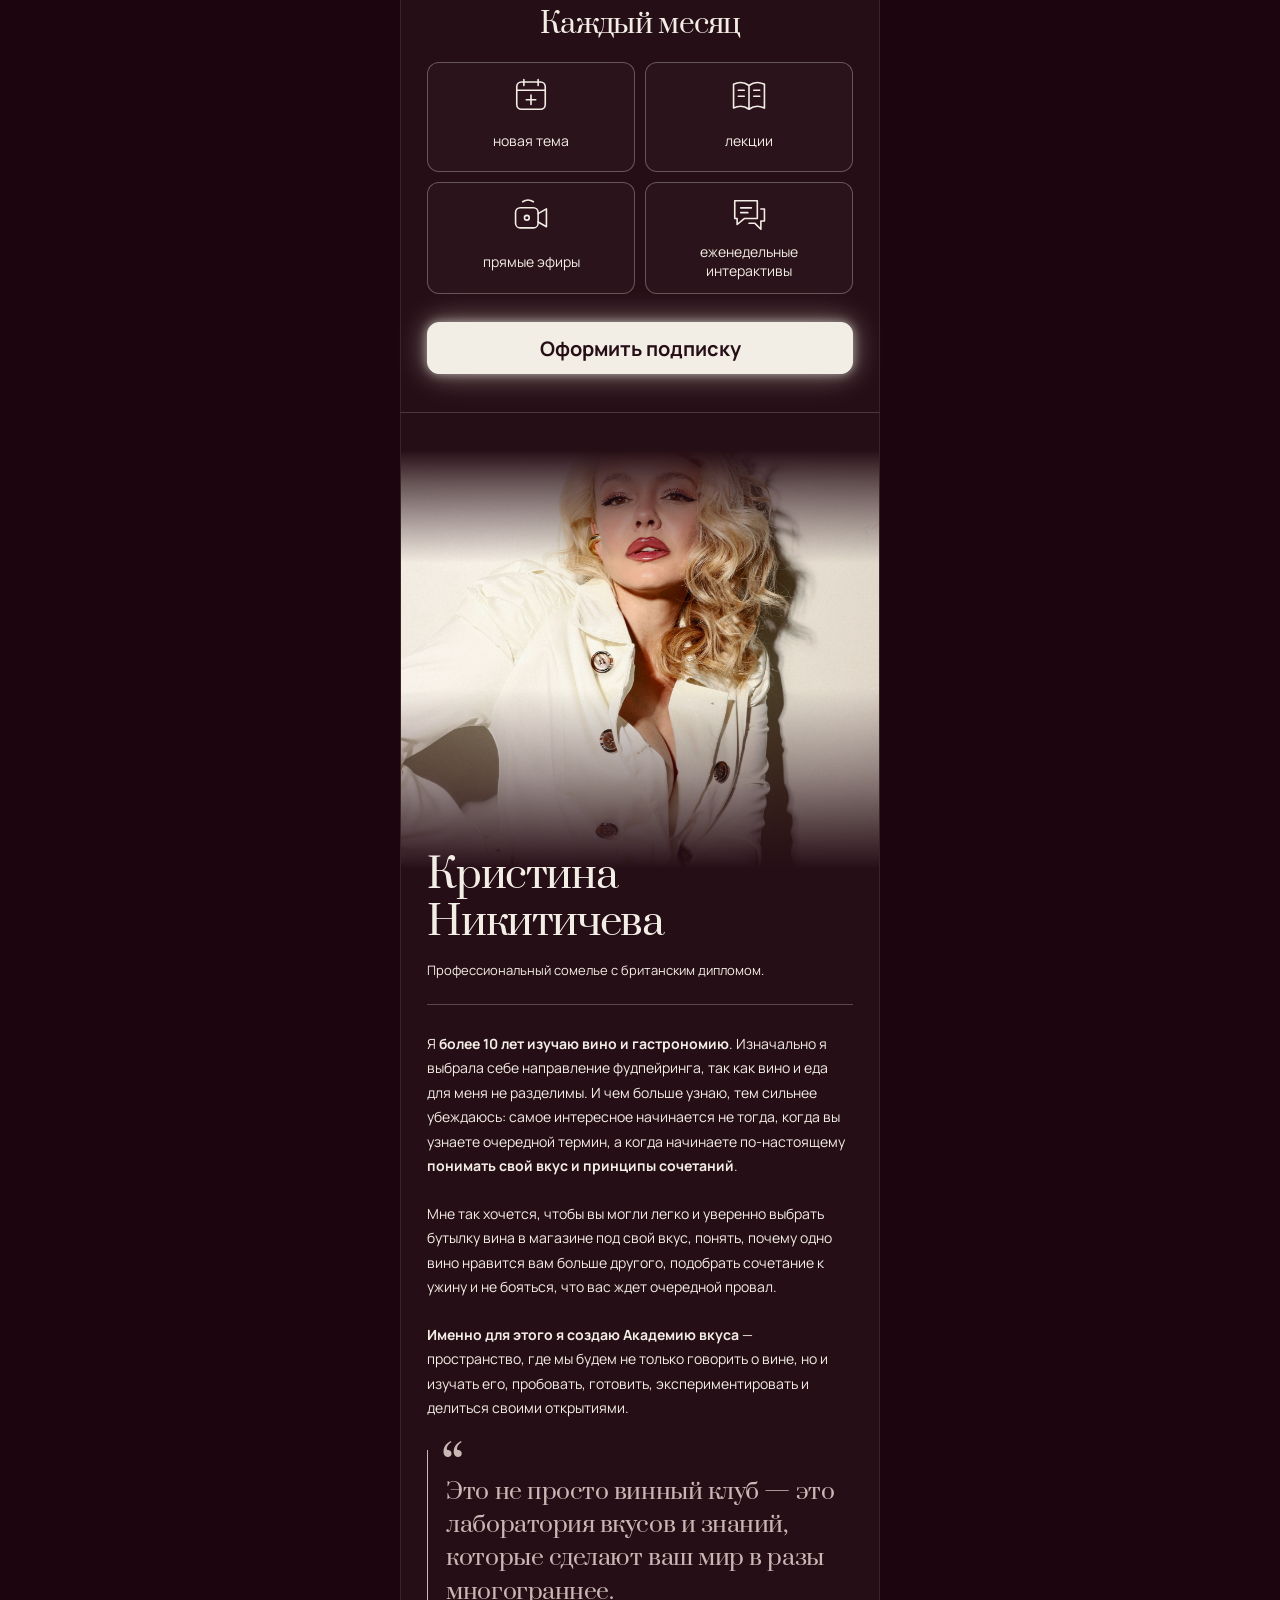
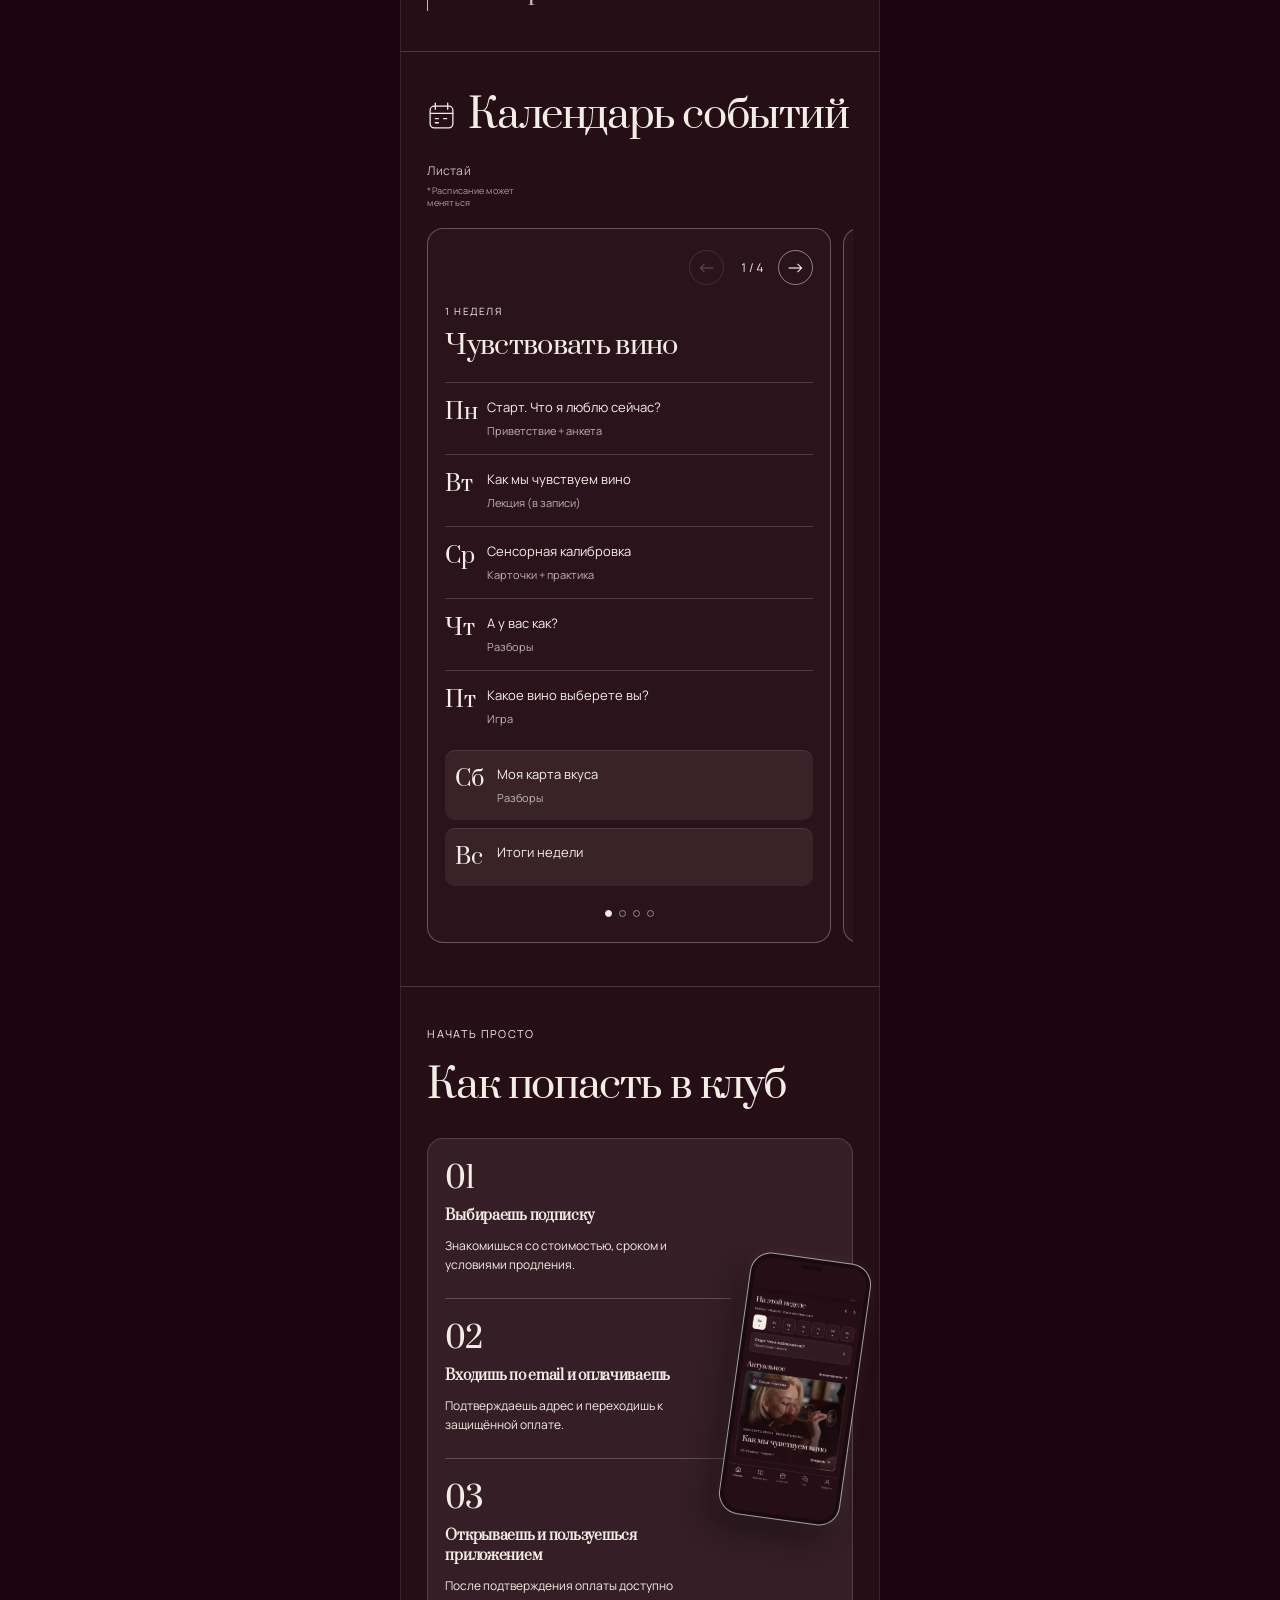
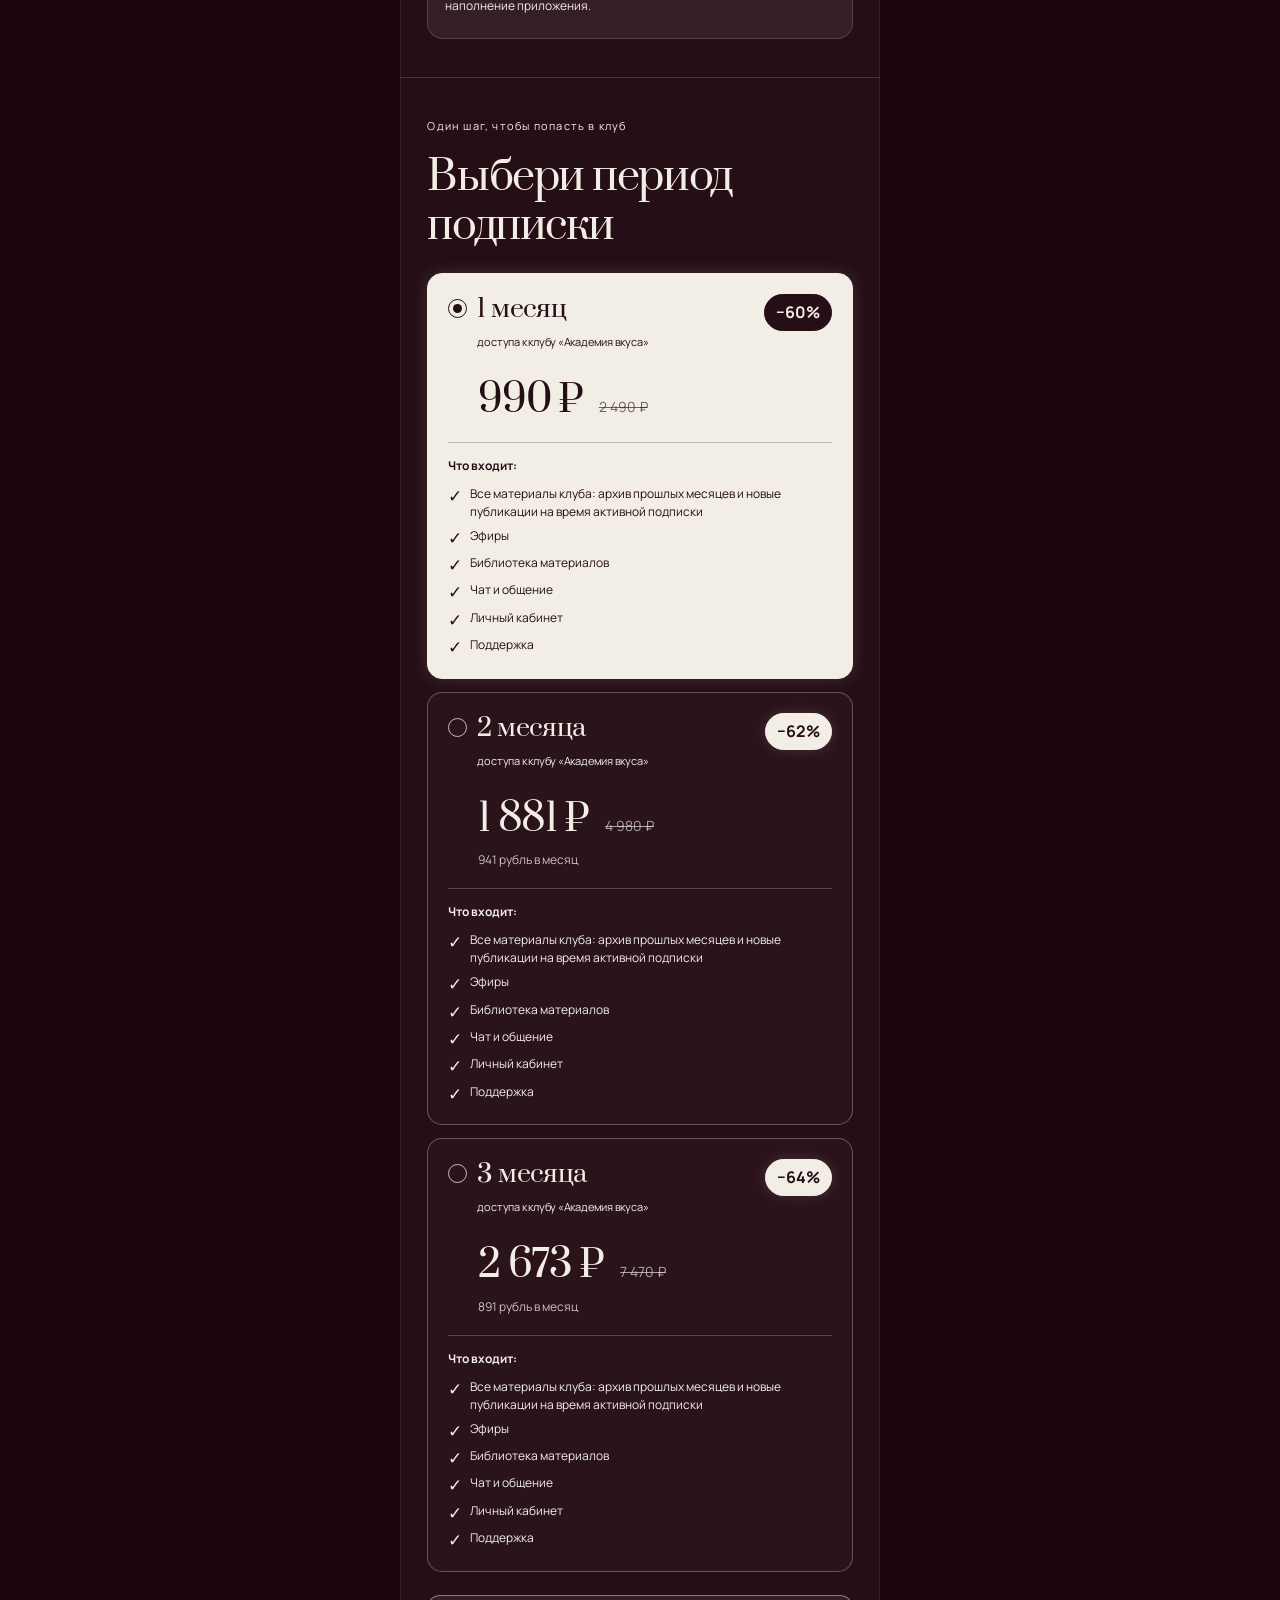
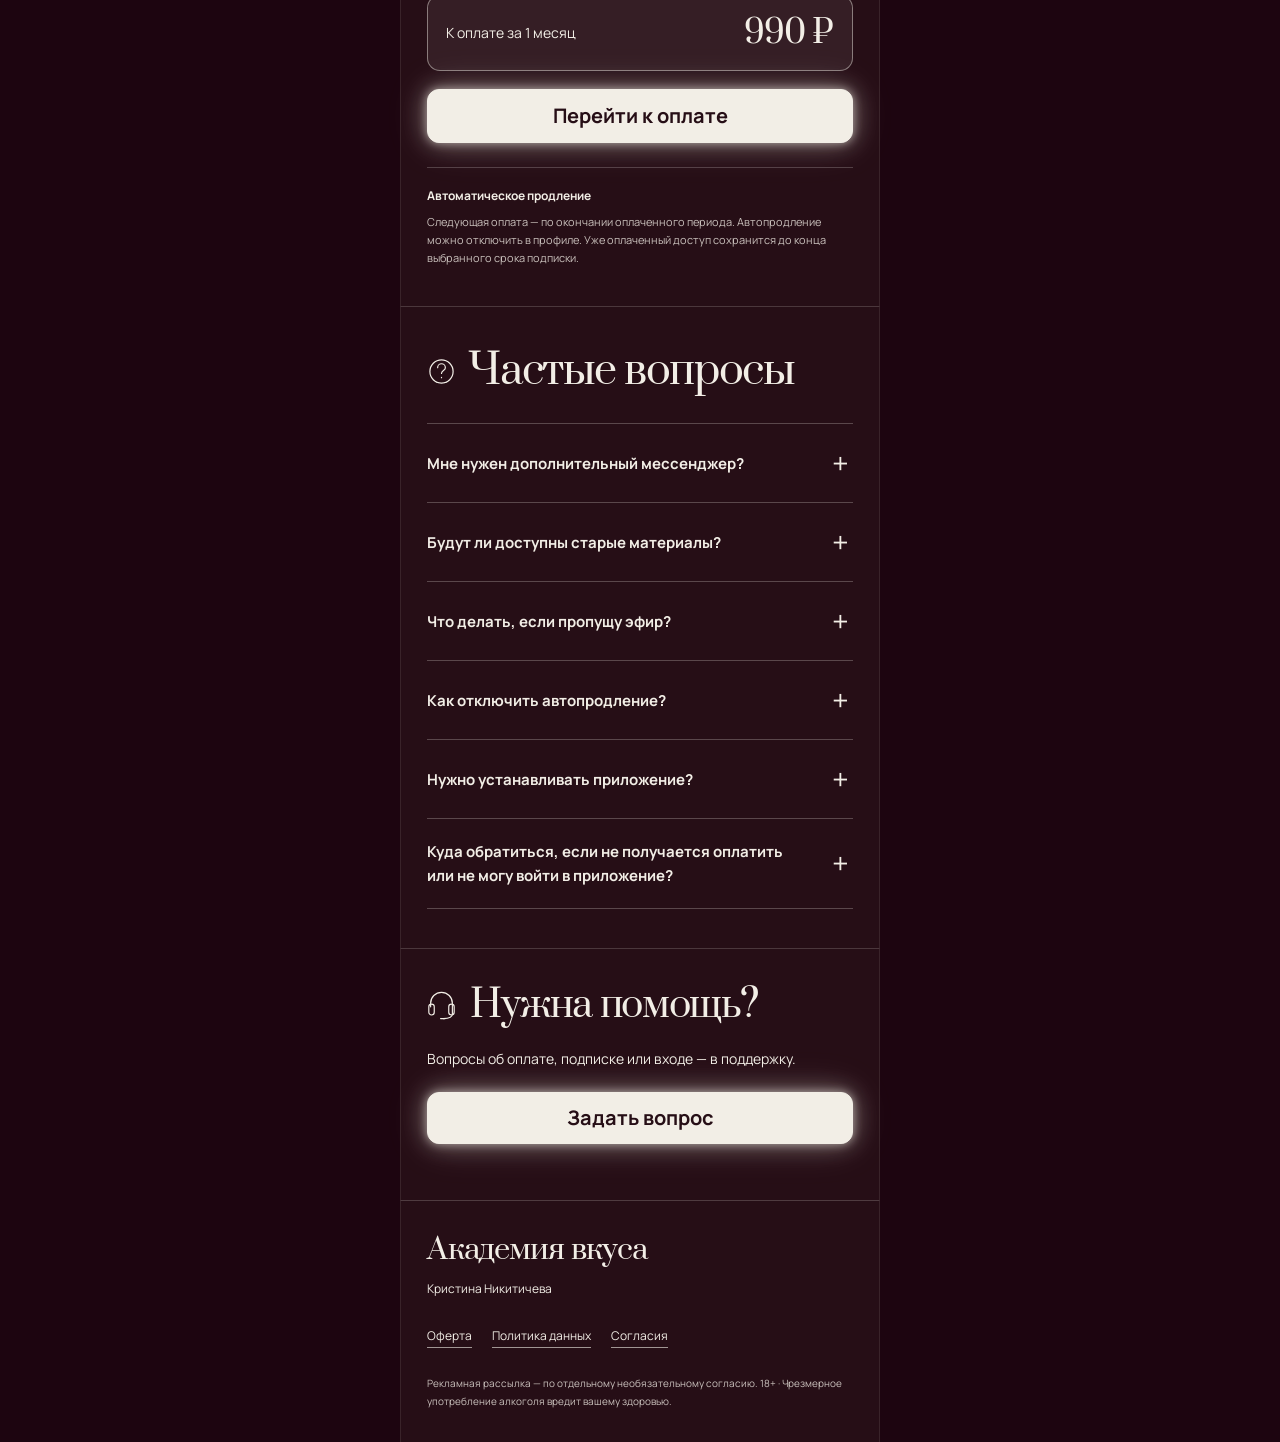
==== commit aac6f1d5: "Наполнение клуба: календарь, библиотека, словарь, карта вкуса; документы внутри приложения и журнал " ====
--- a/prototype/index.html
+++ b/prototype/index.html
@@ -311,15 +311,75 @@
 .askbtn:hover{border-color:var(--gold)}
 .askbtn .ic{width:40px;height:40px;border-radius:50%;display:grid;place-items:center;font-weight:700;font-size:12px;border:1px solid var(--line);color:var(--gold);flex:none}
 .askbtn b{font-weight:700;display:block}
+
+/* --- наполнение клуба --- */
+#demo select+select{margin-left:0}
+body.landing #dateSel{display:none}
+.days button{gap:3px}.days button small{font-size:11px;opacity:.85}
+.countdown{border:1px solid var(--line);border-radius:18px;background:var(--panel);padding:18px 20px;margin-bottom:6px;text-align:center}
+.countdown p{font-size:13px;color:var(--soft);margin:8px 0 6px}
+.countdown b{display:block;font:400 28px/1.2 AcademySerif,serif;color:var(--white)}
+.countdown.on{border-color:var(--gold)}
+.countdown.on p{margin:6px 0 0;color:var(--gold)}
+.plaque{display:flex;align-items:center;gap:12px;padding:16px;border:1px dashed var(--line);border-radius:16px;margin-bottom:10px;color:var(--soft);font-size:14px}
+.plaque.on{border:1px solid var(--gold);color:var(--white)}
+.plaque svg{color:var(--gold);flex:none}
+.st{flex:none;font-size:11px;font-weight:600;padding:3px 10px;border-radius:999px;border:1px solid var(--line);color:var(--soft);white-space:nowrap}
+.st-open{border-color:var(--ok);color:var(--ok)}
+.st-rec{border-color:var(--gold);color:var(--gold)}
+.st-done{opacity:.7}
+.item.locked{opacity:.62;cursor:default}
+.item.locked .go{color:var(--soft)}
+.letters{display:flex;flex-wrap:wrap;gap:6px;margin:12px 0 18px}
+.letters button{width:34px;height:34px;border-radius:50%;border:1px solid var(--line);color:var(--gold);font:600 13px AcademySans}
+.dl{margin-bottom:6px}
+.dletter{font:400 34px AcademySerif,serif;color:var(--gold);margin:18px 0 8px;scroll-margin-top:64px}
+.term{padding:14px 16px;border:1px solid var(--line);border-radius:14px;background:var(--panel);margin-bottom:10px}
+.term b{font:400 19px AcademySerif,serif;display:block;margin-bottom:6px}
+.term p{font-size:13px;line-height:1.75;color:var(--soft)}
+.rescard{position:relative;border:1px solid var(--line);border-radius:20px;padding:22px 22px 24px;margin-bottom:14px;background:linear-gradient(150deg,#4a1a2c,var(--panel) 60%);overflow:hidden}
+.rescard.route{background:linear-gradient(150deg,#3b2330,var(--panel) 60%)}
+.rescard h2{font-size:30px;line-height:1.15;margin:8px 0 12px;letter-spacing:-.02em}
+.rescard p{font-size:13.5px;line-height:1.8;color:var(--soft)}
+.rescard .num{position:absolute;right:16px;top:16px;color:var(--gold);opacity:.9}
+.wrapchips{display:flex;flex-wrap:wrap;gap:8px}
+.chip.on2{border-color:var(--gold);color:var(--white)}
+.sect{position:relative;border:1px solid var(--line);border-radius:16px;background:var(--panel);padding:18px;margin-bottom:12px;overflow:hidden}
+.sect h3{font:400 21px AcademySerif,serif;margin-bottom:6px}
+.sect.lock .sect-in{filter:blur(6px);pointer-events:none;user-select:none}
+.sect-veil{position:absolute;inset:0;display:flex;flex-direction:column;align-items:center;justify-content:center;gap:8px;color:var(--gold);background:rgba(28,9,16,.35)}
+.sect-veil b{font:600 13px AcademySans;color:var(--white)}
+.note{border-top:1px solid var(--line);margin-top:12px;padding-top:12px}
+.note p{font-size:13.5px;line-height:1.7;margin:4px 0 8px}
+.nbtn{display:flex;gap:14px;flex-wrap:wrap}
+.nbtn button{color:var(--gold);font-size:12px;font-weight:600}
+.ta{width:100%;background:var(--bg);color:var(--white);border:1px solid var(--line);border-radius:12px;padding:12px 14px;font:13.5px/1.6 AcademySans,sans-serif}
+.howto{margin:8px 0 0 18px;font-size:13.5px;line-height:1.8;color:var(--soft)}
+.howto li+li{margin-top:4px}
+
+/* --- страница документа --- */
+#docview{position:fixed;inset:0;z-index:100;background:var(--bg);overflow:auto;display:none}
+#docview.on{display:block}
+.docbar{position:sticky;top:0;z-index:2;display:flex;justify-content:space-between;align-items:center;max-width:720px;margin:0 auto;padding:12px 16px;background:var(--bg);border-bottom:1px solid var(--line)}
+.docbar button{color:var(--gold);font-weight:600;font-size:13px;padding:8px 0}
+.docbody{max-width:720px;margin:0 auto;padding:22px 20px 64px}
+.docbody h1{font-size:30px;line-height:1.2;letter-spacing:-.02em;margin-top:6px}
+.docbody h2{font:400 21px/1.3 AcademySerif,serif;margin:28px 0 10px}
+.docbody p{font-size:14px;line-height:1.85;color:var(--soft);margin-bottom:10px}
+.docbody ul{margin:0 0 12px 20px}
+.docbody li{font-size:14px;line-height:1.8;color:var(--soft);margin-bottom:4px}
 </style>
 </head>
 <body>
-<div id="demo"><b>Прототип</b><select id="roleSel" aria-label="Режим просмотра"></select></div>
+<div id="demo"><b>Прототип</b><select id="roleSel" aria-label="Режим просмотра"></select><select id="dateSel" aria-label="Дата для просмотра"></select></div>
 <div id="app"></div>
 <div id="modal"><div class="box" id="modalBox"></div></div>
+<div id="docview" role="dialog" aria-modal="true" aria-label="Документ"></div>
 <div id="toast"></div>
 
 <script src="vitrina.js"></script>
+<script src="club.js"></script>
+<script src="docs.js"></script>
 <script>
 /* ============ ИКОНКИ ============ */
 var IC = {
@@ -361,37 +421,6 @@
   {id:'m2',name:'2 месяца',short:'2 мес',months:2,price:1881,old:4980},
   {id:'m3',name:'3 месяца',short:'3 мес',months:3,price:2673,old:7470}
 ];
-var TYPE={lecture:['Лекция + практика','play'],cards:['Карточки + практика','clip'],mini:['Мини-лекция','video'],check:['Чек-лист','ccheck'],guide:['Гид','file'],recipe:['Рецепт и сочетание','utensils'],record:['Запись эфира','video']};
-var LIB=[
- {id:1,type:'lecture',title:'Как мы чувствуем вино',sub:'20–25 минут · Неделя 1',video:true,tags:['вкус','основы'],
-  body:['Как работают вкус, аромат и послевкусие и почему один и тот же бокал два человека описывают по-разному.','В практической части вы сразу применяете это на своём вине: нужен один бокал и 20 минут.']},
- {id:2,type:'cards',title:'Сенсорная калибровка',sub:'Неделя 1',video:false,tags:['практика','вкус'],
-  body:['Набор карточек, который помогает договориться с самим собой о словах: что такое «кислинка», «танин», «тело».','Распечатайте или держите на экране рядом с бокалом.']},
- {id:3,type:'mini',title:'Откуда берутся ароматы',sub:'10 минут · Неделя 1',video:true,tags:['аромат','основы'],
-  body:['Короткая лекция: откуда в бокале берутся фрукты, специи и дым, и как отличать их друг от друга.']},
- {id:4,type:'check',title:'Итоги недели 1: моя карта вкуса',sub:'Неделя 1',video:false,tags:['чек-лист','итоги'],
-  body:['Короткий чек-лист: что я заметила в бокале, что мне нравится, что хочу попробовать дальше.','Сохраните ответы: на их основе в следующий месяц подберём материалы.']},
- {id:5,type:'guide',title:'Вино для себя',sub:'Гид',video:false,tags:['выбор','гид'],
-  body:['Ориентиры для выбора вина, которые можно сохранить и использовать в магазине и ресторане.']},
- {id:6,type:'recipe',title:'Ужин и вино',sub:'Рецепт и подача',video:false,tags:['рецепт','сочетание'],
-  body:['Рецепт, подача и объяснение того, как собрать сочетание блюда и вина.']},
- {id:7,type:'lecture',title:'Как понять свой вкус',sub:'Видео и разбор',video:true,tags:['вкус','выбор'],
-  body:['Учимся замечать, что нравится в бокале, и выбирать вино осознаннее.']},
- {id:8,type:'record',title:'Запись: старт Академии',sub:'Запись эфира',video:true,tags:['эфир'],
-  body:['Запись вводного эфира: как устроена Академия и что вас ждёт в первый месяц.']}
-];
-var DAYS=[['Пн',12],['Вт',13],['Ср',14],['Чт',15],['Пт',16],['Сб',17],['Вс',18]];
-var TODAY=12;
-var EVENTS=[
- {id:1,day:12,time:'',type:'pub',title:'Старт. Что я люблю сейчас?',sub:'Приветствие + анкета',go:{view:'taste'}},
- {id:2,day:13,time:'12:00',type:'pub',title:'Как мы чувствуем вино',sub:'Лекция (в записи)',go:{lib:1}},
- {id:3,day:14,time:'',type:'pub',title:'Сенсорная калибровка',sub:'Карточки + практика',go:{lib:2}},
- {id:4,day:15,time:'20:00',type:'live',title:'А у вас как?',sub:'Разборы · прямой эфир',go:{lib:7},link:'https://example.com/live/4'},
- {id:5,day:16,time:'19:30',type:'event',title:'Какое вино выберете вы?',sub:'Игра в чате'},
- {id:6,day:17,time:'18:00',type:'live',title:'Моя карта вкуса',sub:'Разборы · прямой эфир',go:{lib:3},link:'https://example.com/live/6'},
- {id:7,day:18,time:'',type:'pub',title:'Итоги недели',sub:'Неделя 1',go:{lib:4}}
-];
-var FINAL={id:99,title:'Готовим вместе. Финал месяца',sub:'Неделя 4 · Суббота',text:'Дата, время и формат уточняются.'};
 var MEMBERS=[
  {id:1,name:'Анна Смирнова',email:'anna@mail.ru',plan:'2 месяца',until:'05.12.2026',status:'active',autopay:true,m:{tg:1,max:0,vk:1},card:'Visa •• 4242',mkt:'05.10.2026',pay:[['05.10.2026','1 881 ₽','Успешно','1']]},
  {id:2,name:'Мария Козлова',email:'maria@gmail.com',plan:'1 месяц',until:'16.10.2026',status:'grace',autopay:true,m:{tg:1,max:0,vk:0},card:'МИР •• 7788',mkt:null,pay:[['16.09.2026','990 ₽','Успешно','1'],['16.10.2026','990 ₽','Не прошло','2']]},
@@ -417,16 +446,11 @@
  {when:'7 окт, 18:30',aud:'Все в клубе',ch:'TG, MAX, ВК',n:312}
 ];
 var DOCS={pd:'Политика обработки персональных данных',cons:'Согласие на обработку персональных данных',mkt:'Согласие на рекламные и информационные рассылки',offer:'Оферта'};
-var NOTIFS=['Сегодня в 19:00 эфир: как мы чувствуем вино','В библиотеке новая мини-лекция «Откуда берутся ароматы»','Ближайшее списание — через 3 дня'];
+var NOTIFS=['Академия вкуса откроется 1 ноября. Напомним в боте','В библиотеке открыт «Винный словарь без снобизма»','Раздел «Ощущения» в карте вкуса откроется 2 ноября'];
 var ROLES=[['visitor','Посетитель (не вошёл)'],['member','Участник клуба'],['expired','Участник: подписка закончилась'],['moderator','Модератор'],['admin','Администратор'],['techspec','Техспец'],['owner','Владелец']];
-var TASTE_Q=[
- ['Что вам ближе всего в вине?',['Учусь разбираться','Хочу выбирать без ошибок','Ищу сочетания с едой','Просто люблю вкусно жить']],
- ['Как часто вы открываете бутылку?',['Почти каждый день','По выходным','По праздникам','Редко']],
- ['Что хотите получать в Академии?',['Подборки вин','Разборы сочетаний с едой','Гиды и чек-листы','Эфиры и дегустации']]
-];
 
 /* ============ СОСТОЯНИЕ ============ */
-var S={role:'visitor',view:'landing',ageOk:false,under18:false,day:TODAY,libType:'all',q:'',topic:'Общий',tab:'members',openMember:null,openTicket:null,rail:false,
+var S={role:'visitor',view:'landing',ageOk:false,under18:false,day:null,week:null,demo:null,notes:[],consents:[],welcomed:false,editTaste:false,libType:'all',q:'',topic:'Общий',tab:'members',openMember:null,openTicket:null,rail:false,
  autopay:true,mess:{tg:true,max:false,vk:false},mkt:true,tariff:'m1',join:null,fav:{1:true},taste:null,tq:{},
  myTickets:[{id:1,subj:'Как подключить MAX?',st:'done',msgs:[['u','Как подключить MAX?'],['s','Профиль → Мессенджеры → «Подключить».']]}],chatDel:{},sent:[],emailDemo:''};
 function isStaff(){return ['moderator','admin','techspec','owner'].indexOf(S.role)>-1}
@@ -444,8 +468,6 @@
 function closeModal(){stopTimer();$('#modal').classList.remove('on')}
 function go(v,extra){S.view=v;if(extra)for(var k in extra)S[k]=extra[k];render();window.scrollTo(0,0)}
 function tById(id){return TARIFFS.filter(function(t){return t.id===id})[0]}
-function libById(id){return LIB.filter(function(x){return x.id===id})[0]}
-function dayName(d){return DAYS.filter(function(x){return x[1]===d})[0][0]}
 
 /* ============ РЕНДЕР ============ */
 function render(){
@@ -478,13 +500,13 @@
 }
 
 /* ----- оболочка приложения ----- */
-var LOCKED=['home','lib','item','events','event','chat','fav','start','taste','rules'];
+var LOCKED=['home','lib','item','dict','events','event','chat','fav','start','taste','rules'];
 function shell(){
  var v=S.view,body='';
  if(S.role==='expired'&&LOCKED.indexOf(v)>-1) body=paywall();
- else body=({home:home,lib:libView,item:itemView,events:eventsView,event:eventView,chat:chatView,profile:profileView,fav:favView,support:supportView,ticket:ticketView,start:startView,taste:tasteView,rules:rulesView}[v]||home)();
+ else body=({home:home,lib:libView,item:itemView,events:eventsView,event:eventView,chat:chatView,profile:profileView,fav:favView,support:supportView,ticket:ticketView,start:startView,taste:tasteView,rules:rulesView,dict:dictView}[v]||home)();
  var tabs=[['home','home','Главная'],['lib','book','Библиотека'],['events','cal','События'],['chat','chat','Чат'],['profile','user','Профиль']];
- var cur=({item:'lib',event:'events',fav:'profile',support:'profile',ticket:'profile',start:'home',taste:'home',rules:'home'})[v]||v;
+ var cur=({item:'lib',event:'events',fav:'profile',support:'profile',ticket:'profile',start:'home',taste:'home',rules:'home',dict:'lib'})[v]||v;
  return '<div class="col"><div class="app">'+body+'</div><nav class="nav">'+tabs.map(function(t){return '<button class="'+(cur===t[0]?'on':'')+'" data-act="go" data-v="'+t[0]+'">'+ic(t[1],22)+t[2]+'</button>'}).join('')+'</nav></div>';
 }
 function hdr(){
@@ -502,102 +524,179 @@
 
 /* главная */
 function tile(bg,icon,label,v){return '<button class="tile" style="background-image:url('+bg[0]+');background-size:'+bg[1]+';background-position:'+bg[2]+'" data-act="go" data-v="'+v+'"><span class="ic">'+ic(icon)+'</span><b>'+label+'</b></button>'}
+function cdBlock(){
+ if(!clubOpened())return '<div class="countdown"><p style="margin-top:0">До открытия клуба «Академия вкуса» осталось</p><b class="cd-val">'+untilOpen()+'</b></div>';
+ return '<div class="countdown on"><div class="eyebrow">Тема ноября</div><b>Моя карта вкуса</b><p>Академия вкуса открыта!</p></div>';
+}
 function home(){
- var d=S.day||TODAY,evs=EVENTS.filter(function(e){return e.day===d});
- var days=DAYS.map(function(x){var has=EVENTS.some(function(e){return e.day===x[1]});return '<button class="'+(d===x[1]?'on ':'')+(has?'has':'')+'" data-act="day" data-d="'+x[1]+'">'+x[0]+'<i></i></button>'}).join('');
+ var wi=curWeek(),w=WEEKS[wi],d=curDay(),evs=eventsOn(d),t=nowISO();
+ var days=weekDays(wi).map(function(x){var has=eventsOn(x).length>0;return '<button class="'+(d===x?'on ':'')+(has?'has':'')+'" data-act="day" data-d="'+x+'">'+WD[isoWd(x)]+'<small>'+(+x.slice(8))+'</small><i></i></button>'}).join('');
  var list=evs.length?evs.map(evCard).join(''):'<div class="sub">В этот день событий нет</div>';
- var f=libById(1);
- function lc(x,img){return '<button class="lcard" data-act="item" data-id="'+x.id+'"><div class="ph" style="background-image:url('+img+');background-size:cover;background-position:center"></div><div class="tx"><small>'+TYPE[x.type][0]+'</small><b>'+esc(x.title)+'</b></div></button>'}
- return hdr()+'<p class="hello">Рада видеть тебя. Начнём с твоего вкуса.</p>'+
+ var fx=null;evs.forEach(function(e){var l=libById(e.id);if(l&&libOpen(l)&&!fx)fx=l});if(!fx)fx=libById(1);
+ function lc(x,img){return '<button class="lcard" data-act="item" data-id="'+x.id+'"><div class="ph" style="background-image:url('+img+');background-size:cover;background-position:center"></div><div class="tx"><small>'+TYPE[x.kind][0]+'</small><b>'+esc(x.title)+'</b></div></button>'}
+ var fin=EVENTS.filter(function(e){return e.title==='Готовим вместе'})[0];
+ return hdr()+'<h1 class="pagehead" style="margin:6px 0 12px">Добро пожаловать!</h1>'+cdBlock()+'<p class="hello">Рада видеть тебя. Начнём с твоего вкуса.</p>'+
  '<div class="tiles">'+tile(['img/v2/07-inside-live.png','cover','50% 45%'],'play','Начни<br>здесь','start')+tile(['img/v2/10-inside-pocket-sommelier.png','cover','80% 40%'],'clip','Моя карта<br>вкуса','taste')+tile(['img/v2/09-inside-games-community.jpg','cover','50% 50%'],'chat','Правила<br>и общение','rules')+'</div>'+
  '<div class="search">'+ic('search')+'<input id="homeQ" placeholder="Поиск по Академии..." aria-label="Поиск"></div>'+
- sech('На этой неделе','<span class="arrows"><button data-act="weeknav" aria-label="Назад">'+ic('cl')+'</button><button data-act="weeknav" aria-label="Вперёд">'+ic('cr')+'</button></span>')+
- '<div class="sub">Месяц 1 · Неделя 1 · Как я чувствую вино</div><div class="days">'+days+'</div>'+list+
+ sech('На этой неделе','<span class="arrows"><button data-act="weeknav" data-dir="-1" aria-label="Назад">'+ic('cl')+'</button><button data-act="weeknav" data-dir="1" aria-label="Вперёд">'+ic('cr')+'</button></span>')+
+ '<div class="sub">'+(w.n?'Месяц 1 · ':'')+w.label+' · '+w.theme+'</div><div class="days">'+days+'</div>'+list+
  sech('Актуальное',moreLink('Все материалы','lib'))+
- '<button class="feature" data-act="item" data-id="1"><span class="pill">'+ic('play')+TYPE[f.type][0]+'</span><div class="in-f"><div class="eyebrow">Моя карта вкуса · Первый месяц</div><h3>'+esc(f.title)+'</h3><div class="meta"><span>'+f.sub+'</span><b>Открыть'+ic('up',15)+'</b></div></div></button>'+
+ '<button class="feature" data-act="item" data-id="'+fx.id+'"><span class="pill">'+ic(TYPE[fx.kind][1])+TYPE[fx.kind][0]+'</span><div class="in-f"><div class="eyebrow">Академия вкуса · Ноябрь</div><h3>'+esc(fx.title)+'</h3><div class="meta"><span>'+fx.sub+'</span><b>Открыть'+ic('up',15)+'</b></div></div></button>'+
  sech('В библиотеке',moreLink('Всё','lib'))+
- '<div class="lcards">'+lc(libById(2),'img/v2/08-inside-library.png')+lc(libById(3),'img/v2/10-inside-pocket-sommelier.png')+'</div>'+
+ '<div class="lcards">'+lc(libById(1),'img/v2/08-inside-library.png')+lc(libById(2),'img/v2/10-inside-pocket-sommelier.png')+'</div>'+
  sech('Встречи со мной',moreLink('Программа','events'))+
- '<div class="meet"><div class="eyebrow">'+ic('video')+'Финал первого месяца</div><h3>'+esc(FINAL.title).replace('. ','.<br>')+'</h3><p><b style="color:var(--white)">'+FINAL.sub+'</b><br>'+FINAL.text+'</p><button class="primary" data-act="final">О событии'+ic('up',18)+'</button></div>'+
+ '<div class="meet"><div class="eyebrow">'+ic('video')+'Финал первого месяца</div><h3>Готовим вместе.<br>Финал месяца</h3><p><b style="color:var(--white)">Суббота, 28 ноября · Прямой эфир</b><br>Время начала сообщим заранее.</p><button class="primary" data-act="event" data-id="'+fin.id+'">О событии'+ic('up',18)+'</button></div>'+
  sech('Под рукой')+'<div class="handy"><button class="hbtn" data-act="go" data-v="chat">'+ic('chat')+'Чат</button><button class="hbtn" data-act="go" data-v="fav">'+ic('heart')+'Избранное</button>'+
  '<button class="hbtn" data-act="go" data-v="profile">'+ic('ccheck')+'Подписка</button><button class="hbtn" data-act="go" data-v="support">'+ic('head')+'Поддержка</button></div>';
 }
+function cap(s){return s.charAt(0).toUpperCase()+s.slice(1)}
+function weekLine(w){return(w.n?'Ноябрь · ':'')+w.label+' · '+w.theme+' · '+fmtDay(w.from)+' — '+fmtDay(w.to)}
+function stBadge(st){return '<span class="st st-'+st[0]+'">'+st[1]+'</span>'}
+
 function evCard(e){
- var badge=e.type==='live'?'<span class="badge live">Эфир</span> ':'';
- var inner=(e.time?'<span class="tm">'+e.time+'</span>':'')+'<span class="grow"><b>'+badge+esc(e.title)+'</b><span class="s">'+esc(e.sub)+'</span></span>'+(e.go?'<span class="go">'+ic('cr')+'</span>':'');
- return e.go?'<button class="item" data-act="event" data-id="'+e.id+'">'+inner+'</button>':'<div class="item nolink">'+inner+'</div>';
+ if(e.kind==='plaque')return '<div class="plaque'+(e.open?' on':'')+'">'+ic(e.open?'wine':'lock',20)+'<b>'+esc(e.title)+'</b></div>';
+ return '<button class="item" data-act="event" data-id="'+e.id+'"><span class="grow"><b>'+esc(e.title)+'</b><span class="s">'+TYPE[e.kind][0]+'</span></span>'+stBadge(evStatus(e))+'<span class="go">'+ic('cr')+'</span></button>';
 }
 function eventsView(){
- var chips=DAYS.map(function(d){return '<button class="chip '+(S.day===d[1]?'on':'')+'" data-act="day" data-d="'+d[1]+'">'+d[0]+' '+d[1]+(d[1]===TODAY?' •':'')+'</button>'}).join('')+'<button class="chip '+(S.day===0?'on':'')+'" data-act="day" data-d="0">Вся неделя</button>';
- var days=DAYS.filter(function(d){return S.day===0||S.day===d[1]}).map(function(d){
-  var evs=EVENTS.filter(function(e){return e.day===d[1]});
-  return '<div class="dayh">'+d[0]+', '+d[1]+' октября'+(d[1]===TODAY?'<span class="today">СЕГОДНЯ</span>':'')+'</div>'+(evs.length?evs.map(evCard).join(''):'<div class="sub">В этот день событий нет</div>');
+ var wi=curWeek(),w=WEEKS[wi],all=S.day==='all',t=nowISO();
+ var wchips=WEEKS.map(function(x){return '<button class="chip '+(wi===x.n?'on':'')+'" data-act="week" data-w="'+x.n+'">'+x.label+'</button>'}).join('');
+ var dchips=weekDays(wi).map(function(x){return '<button class="chip '+(!all&&curDay()===x?'on':'')+'" data-act="day" data-d="'+x+'">'+WD[isoWd(x)]+' '+(+x.slice(8))+(x===t?' •':'')+'</button>'}).join('')+'<button class="chip '+(all?'on':'')+'" data-act="day" data-d="all">Вся неделя</button>';
+ var list=weekDays(wi).filter(function(x){return all||x===curDay()}).map(function(x){
+  var evs=eventsOn(x);
+  return '<div class="dayh">'+WD[isoWd(x)]+', '+fmtDay(x)+(x===t?'<span class="today">СЕГОДНЯ</span>':'')+'</div>'+(evs.length?evs.map(evCard).join(''):'<div class="sub">В этот день событий нет</div>');
  }).join('');
- return hdr()+'<h1 class="pagehead">События</h1><div class="sub">Месяц 1 · Неделя 1 · 12–18 октября</div><div class="chips">'+chips+'</div>'+days+
- sech('Дальше в программе')+'<div class="meet"><div class="eyebrow">'+ic('video')+'Финал первого месяца</div><h3>'+esc(FINAL.title).replace('. ','.<br>')+'</h3><p>'+FINAL.sub+'. '+FINAL.text+'</p><button class="primary" data-act="final">О событии'+ic('up',18)+'</button></div>';
+ return hdr()+'<h1 class="pagehead">События</h1><div class="sub">'+weekLine(w)+'</div><div class="chips">'+wchips+'</div><div class="chips">'+dchips+'</div>'+list+
+ '<p class="sub" style="margin-top:20px">Время начала событий объявляем заранее, в приложении и в боте.</p>';
 }
 function eventView(){
- if(S.eid===99){
-  return back('events','События')+'<div class="stack" style="margin-top:8px"><div class="eyebrow">Финал первого месяца</div><h1 style="font-size:32px;line-height:1.2">'+esc(FINAL.title)+'</h1><div class="sub">'+FINAL.sub+'</div>'+
-  '<div class="video"><div class="play">'+ic('play',26)+'</div><div class="cap">'+FINAL.text+'</div></div><div class="paper prose"><p>Подводим итоги первого месяца и готовим вместе: блюдо и вино, которые вы подберёте сами по своей карте вкуса.</p><p>'+FINAL.text+' Мы напомним в приложении и в боте, как только всё утвердим.</p></div>'+
-  '<button class="primary center" data-act="remind">Напомнить мне</button></div>';
- }
- var e=EVENTS.filter(function(x){return x.id===S.eid})[0];if(!e)return eventsView();
- var live=e.type==='live',l=e.go&&e.go.lib?libById(e.go.lib):null;
- return back('events','События')+'<div class="stack" style="margin-top:8px"><div>'+(live?'<span class="badge live">Прямой эфир</span>':'<span class="badge">Публикация</span>')+'<h1 style="font-size:32px;line-height:1.2;margin-top:12px">'+esc(e.title)+'</h1>'+
- '<div class="sub" style="margin-top:6px">'+dayName(e.day)+', '+e.day+' октября'+(e.time?' · '+e.time+' (мск)':'')+' · '+esc(e.sub)+'</div></div>'+
- (live?'<div class="video"><div class="play">'+ic('play',26)+'</div><div class="cap">Эфир начнётся в '+e.time+'. Трансляция идёт на внешней площадке</div></div><button class="primary" data-act="watch">Смотреть эфир'+ic('up',18)+'</button><button class="ghost" data-act="ics">Добавить в календарь</button>'
-   :(l&&l.video?'<div class="video"><div class="play">'+ic('play',26)+'</div><div class="cap">Видео</div></div>':''))+
- (l?'<div><div class="sub" style="margin-bottom:8px">Материал в библиотеке</div><button class="item" data-act="item" data-id="'+l.id+'"><span class="grow"><b>'+esc(l.title)+'</b><span class="s">'+TYPE[l.type][0]+'</span></span><span class="go">'+ic('cr')+'</span></button></div>':'')+
- '<div class="sub">После эфира запись появится в библиотеке.</div></div>';
+ var e=evById(S.eid);if(!e)return eventsView();
+ var st=evStatus(e),l=libById(e.id),live=e.kind==='live'||e.kind==='qa';
+ return back('events','События')+'<div class="stack" style="margin-top:8px"><div>'+stBadge(st)+' <span class="badge">'+TYPE[e.kind][0]+'</span>'+
+ '<h1 style="font-size:32px;line-height:1.2;margin-top:12px">'+esc(e.title)+'</h1>'+
+ '<div class="sub" style="margin-top:6px">'+cap(WD_FULL[isoWd(e.d)])+', '+fmtDay(e.d)+' · '+WEEKS[e.week].label+'. '+WEEKS[e.week].theme+'</div></div>'+
+ (live?'<div class="video"><div class="play">'+ic('play',26)+'</div><div class="cap">'+(st[0]==='soon'?'Время начала сообщим заранее':'Трансляция идёт на внешней площадке')+'</div></div>'+
+   (st[0]==='open'?'<button class="primary" data-act="watch">Смотреть эфир'+ic('up',18)+'</button>':st[0]==='soon'?'<button class="primary center" data-act="remind">Напомнить мне</button>':'')+
+   (st[0]==='soon'||st[0]==='open'?'<button class="ghost" data-act="ics">Добавить в календарь</button>':''):'')+
+ (l?(libOpen(l)?'<div><div class="sub" style="margin-bottom:8px">Материал в библиотеке</div><button class="item" data-act="item" data-id="'+l.id+'"><span class="grow"><b>'+esc(l.title)+'</b><span class="s">'+TYPE[l.kind][0]+'</span></span><span class="go">'+ic('cr')+'</span></button></div>'
+  :'<div class="paper soft small">Материал в библиотеке откроется '+fmtDay(e.d)+'.</div>'):'')+
+ (live&&st[0]!=='soon'&&e.rec?'<div class="sub">Запись эфира появится в библиотеке.</div>':'')+'</div>';
 }
 
 /* библиотека */
 function libView(){
- var types=[['all','Все']].concat(Object.keys(TYPE).map(function(k){return[k,TYPE[k][0]]}));
- var chips=types.map(function(t){return '<button class="chip '+(S.libType===t[0]?'on':'')+'" data-act="libtype" data-t="'+t[0]+'">'+t[1]+'</button>'}).join('');
+ var chips=LIB_GROUPS.map(function(t){return '<button class="chip '+(S.libType===t[0]?'on':'')+'" data-act="libtype" data-t="'+t[0]+'">'+t[1]+'</button>'}).join('');
  return hdr()+'<h1 class="pagehead">Библиотека</h1><div class="search" style="margin-top:0">'+ic('search')+'<input id="q" placeholder="Поиск по названию и меткам" value="'+esc(S.q)+'"></div><div class="chips" style="margin-top:10px">'+chips+'</div><div id="libList">'+libList()+'</div>';
 }
 function libList(){
  var q=S.q.toLowerCase();
- var items=LIB.filter(function(x){return(S.libType==='all'||x.type===S.libType)&&(!q||x.title.toLowerCase().indexOf(q)>-1||x.tags.join(' ').indexOf(q)>-1)});
+ var items=LIB.filter(function(x){return(S.libType==='all'||TYPE[x.kind][2]===S.libType)&&(!q||x.title.toLowerCase().indexOf(q)>-1||x.tags.join(' ').indexOf(q)>-1)});
  if(!items.length)return '<div class="sub" style="text-align:center;padding:24px 0">Ничего не найдено</div>';
- return items.map(function(x){return '<button class="item" data-act="item" data-id="'+x.id+'"><span class="grow"><span class="s">'+TYPE[x.type][0]+'</span><b>'+esc(x.title)+'</b><span class="s">'+x.sub+'</span></span>'+(S.fav[x.id]?'<span class="gold">'+ic('heart',18).replace('<svg','<svg style="fill:var(--gold)"')+'</span>':'')+'<span class="go">'+ic('cr')+'</span></button>'}).join('');
+ return items.map(function(x){
+  if(!libOpen(x))return '<div class="item locked" data-act="locked" data-date="'+x.date+'"><span class="grow"><span class="s">'+TYPE[x.kind][0]+'</span><b>'+esc(x.title)+'</b><span class="s">'+x.sub+'</span></span><span class="st st-soon">Скоро</span><span class="go">'+ic('lock',18)+'</span></div>';
+  return '<button class="item" data-act="item" data-id="'+x.id+'"><span class="grow"><span class="s">'+TYPE[x.kind][0]+'</span><b>'+esc(x.title)+'</b><span class="s">'+x.sub+'</span></span>'+(S.fav[x.id]?'<span class="gold">'+ic('heart',18).replace('<svg','<svg style="fill:var(--gold)"')+'</span>':'')+'<span class="go">'+ic('cr')+'</span></button>';
+ }).join('');
 }
 function itemView(){
  var x=libById(S.iid);if(!x)return libView();
- return back('lib','Библиотека')+'<div class="stack" style="margin-top:8px"><div><span class="badge">'+TYPE[x.type][0]+'</span><h1 style="font-size:32px;line-height:1.2;margin-top:12px">'+esc(x.title)+'</h1><div class="sub" style="margin-top:6px">'+x.sub+'</div></div>'+
- (x.video?'<div class="video"><div class="play">'+ic('play',26)+'</div><div class="cap">Видео · защищённое воспроизведение</div></div>':'')+
- '<div class="paper prose">'+x.body.map(function(p){return '<p>'+esc(p)+'</p>'}).join('')+'</div>'+
+ if(x.kind==='dict')return dictView();
+ if(!libOpen(x))return back('lib','Библиотека')+'<div class="paper stack" style="text-align:center;margin-top:24px"><div style="color:var(--gold)">'+ic('lock',34)+'</div><h2 style="font-size:26px">'+esc(x.title)+'</h2><p class="muted">Материал откроется '+fmtDay(x.date)+'. Мы напомним в боте.</p></div>';
+ var body=x.kind==='tips'
+  ?['Здесь будут короткие подсказки Кристины: как выбрать вино, как подавать и хранить, на что смотреть в магазине и ресторане.','Раздел наполняется, тексты передаст Кристина.']
+  :['Здесь будет материал этого дня: '+(x.kind==='lecture'?'запись лекции':x.kind==='cards'?'карточки и практическое задание':x.kind==='game'?'правила игры':x.kind==='recap'?'итоги и вопросы для карты вкуса':'видео, разбор или задание')+'.','Содержание добавит Кристина в админке: видео, текст и файлы.'];
+ return back('lib','Библиотека')+'<div class="stack" style="margin-top:8px"><div><span class="badge">'+TYPE[x.kind][0]+'</span><h1 style="font-size:32px;line-height:1.2;margin-top:12px">'+esc(x.title)+'</h1><div class="sub" style="margin-top:6px">'+x.sub+'</div></div>'+
+ (['lecture','analysis','tasting','live','qa'].indexOf(x.kind)>-1?'<div class="video"><div class="play">'+ic('play',26)+'</div><div class="cap">Видео · защищённое воспроизведение</div></div>':'')+
+ '<div class="paper prose">'+body.map(function(p){return '<p>'+esc(p)+'</p>'}).join('')+'</div>'+
+ (x.practice?'<div class="paper stack"><b style="font:400 19px AcademySerif,serif">Попробовала? Занеси наблюдения в карту вкуса</b><p class="soft small">Что заметила, что понравилось, что хочется повторить. Запись сохранится в разделе карты и в избранном.</p><button class="primary" data-act="notenew" data-sec="'+sectionOfWeek(x.week)+'" data-from="'+esc(x.title)+'">Добавить в карту'+ic('right',18)+'</button></div>':'')+
  '<button class="heart '+(S.fav[x.id]?'on':'')+'" data-act="fav" data-id="'+x.id+'">'+ic('heart',20)+(S.fav[x.id]?'В избранном':'Добавить в избранное')+'</button>'+
  '<div>'+x.tags.map(function(t){return '<span class="tag">#'+t+'</span>'}).join('')+'</div></div>';
 }
+function dictList(q){
+ q=(q||'').toLowerCase().trim();
+ var out=DICT.map(function(g){
+  var terms=g[1].filter(function(t){return!q||t[0].toLowerCase().indexOf(q)>-1||t[1].toLowerCase().indexOf(q)>-1});
+  if(!terms.length)return '';
+  return '<div class="dl" id="dl-'+g[0]+'"><div class="dletter">'+g[0]+'</div>'+terms.map(function(t){return '<div class="term"><b>'+esc(t[0])+'</b><p>'+esc(t[1])+'</p></div>'}).join('')+'</div>';
+ }).join('');
+ return out||'<div class="sub" style="text-align:center;padding:24px 0">Такого слова пока нет</div>';
+}
+function dictView(){
+ var letters=DICT.map(function(g){return '<button data-act="dletter" data-l="'+g[0]+'">'+g[0]+'</button>'}).join('');
+ return back('lib','Библиотека')+'<h1 class="pagehead">Винный словарь без снобизма</h1>'+
+ '<p class="soft" style="font-size:13.5px;line-height:1.8;margin-bottom:14px">Апелласьон, танины, декантация, терруар... Вино разговаривает на своём языке. Но чтобы его понимать, совсем не обязательно учить энциклопедию наизусть. Мы собрали слова, которые действительно пригодятся тебе в магазине, ресторане и на дегустации. Открывай, когда встретишь незнакомое слово.</p>'+
+ '<div class="search" style="margin-top:0">'+ic('search')+'<input id="dq" placeholder="Найти слово" autocomplete="off"></div><div class="letters">'+letters+'</div><div id="dictList">'+dictList('')+'</div>'+
+ '<button class="heart '+(S.fav[1]?'on':'')+'" style="margin-top:18px" data-act="fav" data-id="1">'+ic('heart',20)+(S.fav[1]?'В избранном':'Добавить в избранное')+'</button>';
+}
+function noteHtml(n){
+ return '<div class="note"><div class="soft small">'+(n.from?'из «'+esc(n.from)+'»':'моё наблюдение')+'</div><p>'+esc(n.text).replace(/\n/g,'<br>')+'</p><div class="nbtn"><button data-act="notecopy" data-id="'+n.id+'">Копировать</button><button data-act="notefav" data-id="'+n.id+'">'+(n.fav?'★ В избранном':'☆ В избранное')+'</button><button data-act="notedel" data-id="'+n.id+'">Удалить</button></div></div>';
+}
 function favView(){
- var items=LIB.filter(function(x){return S.fav[x.id]});
- return back('home','Главная')+'<h1 class="pagehead">Избранное</h1>'+(items.length?items.map(function(x){return '<button class="item" data-act="item" data-id="'+x.id+'"><span class="grow"><span class="s">'+TYPE[x.type][0]+'</span><b>'+esc(x.title)+'</b></span><span class="go">'+ic('cr')+'</span></button>'}).join(''):'<div class="sub">Пока пусто. Нажмите сердечко в любом материале.</div>');
+ var items=LIB.filter(function(x){return S.fav[x.id]&&libOpen(x)}),notes=S.notes.filter(function(n){return n.fav});
+ return back('home','Главная')+'<h1 class="pagehead">Избранное</h1>'+
+ (items.length?items.map(function(x){return '<button class="item" data-act="item" data-id="'+x.id+'"><span class="grow"><span class="s">'+TYPE[x.kind][0]+'</span><b>'+esc(x.title)+'</b></span><span class="go">'+ic('cr')+'</span></button>'}).join(''):'')+
+ (notes.length?sech('Из карты вкуса')+notes.map(noteHtml).join(''):'')+
+ (!items.length&&!notes.length?'<div class="sub">Пока пусто. Нажмите сердечко в любом материале или звёздочку у наблюдения в карте вкуса.</div>':'');
 }
 
 /* старт, правила, анкета */
 function startView(){
- function st(n,h,p){return '<div><b>'+n+'</b><span><span style="font:600 13px AcademySans;color:#fff">'+h+'</span><br><span class="soft small">'+p+'</span></span></div>'}
- return back('home','Главная')+'<h1 class="pagehead">Начни здесь</h1><div class="paper stack"><p class="muted">Привет! Я рада, что ты здесь. Академия — это не про «правильное» вино, а про твой вкус. Вот как начать:</p>'+
- '<div class="steps">'+st('01','Заполни карту вкуса','3 вопроса, чтобы я подобрала материалы.')+st('02','Посмотри первую лекцию','«Как мы чувствуем вино», 20–25 минут.')+st('03','Загляни в события','Эфиры и программа недели.')+st('04','Подключи бота','Напоминания придут в Telegram, MAX или ВКонтакте.')+'</div>'+
- '<button class="primary" data-act="go" data-v="taste">Заполнить карту вкуса'+ic('right',18)+'</button></div>';
+ function st(n,h,p,btn){return '<div><b>'+n+'</b><span class="grow"><span style="font:600 14px AcademySans;color:#fff">'+h+'</span><br><span class="soft small" style="line-height:1.7">'+p+'</span>'+(btn?'<br>'+btn:'')+'</span></div>'}
+ var b=function(act,v,t){return '<button class="ghost" style="margin-top:10px;min-height:44px" data-act="'+act+'"'+(v?' data-v="'+v+'"':'')+'>'+t+'</button>'};
+ return back('home','Главная')+'<div class="eyebrow" style="margin-top:14px">Академия вкуса · Добро пожаловать</div><h1 class="pagehead" style="margin-top:6px">Ну что, начнём жить со вкусом?</h1>'+
+ '<div class="paper stack"><p class="muted"><b style="color:var(--white)">Рада видеть тебя в Академии вкуса!</b></p>'+
+ '<p class="muted">Здесь мы будем не просто узнавать новое о вине, а пробовать, сравнивать, экспериментировать с едой, разгадывать винные загадки и учиться доверять собственным ощущениям.</p>'+
+ '<p class="muted">Я буду делиться знаниями, разбирать ваши винные ситуации и приглашать на гастрономические встречи.</p>'+
+ '<p class="muted">А в конце первого месяца у тебя появится собственная карта вкуса — чтобы выбирать вино уже не наугад.</p>'+
+ '<p class="muted">Но сначала — пять маленьких шагов.</p></div>'+
+ sech('Пять шагов соучастника')+'<div class="paper steps">'+
+ st('01','Добавь Академию на экран телефона','Чтобы клуб всегда был под рукой, установи в телефоне ярлык веб-приложения.',b('howto','','Как установить'))+
+ st('02','Подключи уведомления','Это можно сделать в разделе «Профиль». Выбирай удобный мессенджер и подключи бота Академии вкуса. Так ты не пропустишь новые материалы, дегустации и встречи.',b('go','profile','Открыть профиль'))+
+ st('03','Регулярно заглядывай в «События»','Там живёт вся программа месяца: лекции, практики, игры и встречи. Выбирай интересное и планируй свои маленькие винные приключения.',b('go','events','Открыть события'))+
+ st('04','Начни заполнять карту вкуса','Ответь на несколько простых вопросов, чтобы подобрать материалы, которые будут интересны и полезны именно тебе.','<button class="primary" style="margin-top:10px" data-act="go" data-v="taste">Заполнить карту вкуса'+ic('right',18)+'</button>')+
+ st('05','Наслаждайся!','Здесь не будет экзаменов, оценок, неудобных вопросов и неправильных ответов. Пробуй новое, общайся, задавай вопросы и получай удовольствие от открытий.')+'</div>';
 }
 function rulesView(){
- return back('home','Главная')+'<h1 class="pagehead">Правила и общение</h1><div class="paper stack"><p class="muted">Чтобы в чате было приятно, договоримся о нескольких простых вещах:</p>'+
- ['Уважаем друг друга и разные вкусы: «нравится» и «не нравится» — это не «правильно» и «неправильно».','Без рекламы, ссылок на магазины и продажи алкоголя.','Личные данные других участников не публикуем.','Если что-то не так, пишите модератору или в поддержку.'].map(function(r,i){return '<div class="row" style="align-items:flex-start"><span class="gold" style="font:400 20px AcademySerif,serif">0'+(i+1)+'</span><span class="soft">'+r+'</span></div>'}).join('')+
+ function r(n,h){return '<div class="row" style="align-items:flex-start"><span class="gold" style="font:400 20px AcademySerif,serif">'+n+'</span><span class="soft grow" style="line-height:1.7">'+h+'</span></div>'}
+ return back('home','Главная')+'<h1 class="pagehead">Правила и общение</h1><div class="paper stack"><p class="muted">Здесь можно быть собой. В Академии вкуса мы исследуем вино с любопытством, а не соревнуемся в знаниях. Можно задавать простые вопросы, делиться открытиями, рассказывать о неудачных покупках и не соглашаться с чужими вкусовыми предпочтениями.</p>'+
+ '<p class="muted">Главное — уважать друг друга. Чтобы в чате было приятно, договоримся о нескольких простых вещах:</p>'+
+ r('01','Уважаем друг друга и разные вкусы: «нравится» и «не нравится» — это не «правильно» и «неправильно».')+
+ r('02','Без рекламы, ссылок на магазины и продажи алкоголя.')+
+ r('03','Личные данные других участников не публикуем.')+
+ r('04','Если что-то не так, пишите модератору или в поддержку.<br><span class="small">Время работы поддержки: уточняется.</span>')+
+ r('05','<b style="color:var(--white)">Как задать вопрос Кристине</b><br><span class="gold">#Кристина</span> — твой вопрос сомелье. Хочешь задать вопрос Кристине? Напиши его в общем чате и добавь хэштег #Кристина. В рубрике «Час сомелье» Кристина будет отвечать на выбранные вопросы — так, чтобы было интересно и полезно. Индивидуальный ответ на каждое сообщение не гарантируется.')+
+ '<div class="pin" style="margin:0">Пример сообщения:<br>#Кристина Почему мне нравится один Совиньон Блан, а другой кажется слишком кислым? От чего это зависит?</div>'+
  '<button class="primary" data-act="go" data-v="chat">Перейти в чат'+ic('right',18)+'</button></div>';
 }
-function tasteView(){
- if(S.taste){
-  return back('home','Главная')+'<h1 class="pagehead">Моя карта вкуса</h1><div class="paper stack"><div class="eyebrow">Готово</div><p class="muted">Я подобрала для тебя материалы первого месяца. Ответы сохранены, и я учту их в рассылках, если ты подписана.</p>'+
-  S.taste.map(function(a,i){return '<div class="kv"><span>'+TASTE_Q[i][0]+'</span><b style="text-align:right">'+esc(a)+'</b></div>'}).join('')+'</div>'+
-  sech('Для тебя')+[1,2,3].map(function(id){var x=libById(id);return '<button class="item" data-act="item" data-id="'+id+'"><span class="grow"><span class="s">'+TYPE[x.type][0]+'</span><b>'+esc(x.title)+'</b></span><span class="go">'+ic('cr')+'</span></button>'}).join('')+
-  '<button class="ghost" style="margin-top:8px" data-act="retaste">Пройти заново</button>';
- }
- var q=TASTE_Q.map(function(qq,i){return '<div class="q"><h3>'+qq[0]+'</h3>'+qq[1].map(function(o){return '<label class="opt '+(S.tq[i]===o?'on':'')+'"><input type="radio" name="tq'+i+'" '+(S.tq[i]===o?'checked':'')+' data-act="tq" data-i="'+i+'" data-v="'+esc(o)+'">'+o+'</label>'}).join('')+'</div>'}).join('');
- return back('home','Главная')+'<h1 class="pagehead">Моя карта вкуса</h1><p class="sub">Приветствие + анкета · 3 вопроса</p>'+q+'<button class="primary center" data-act="tastedone">Показать мою карту</button>';
+function qHtml(q,i){
+ return '<div class="q"><h3>'+(i+1)+'. '+q.t+'</h3><div class="sub" style="margin-bottom:10px">'+q.hint+'</div>'+q.o.map(function(o,oi){
+  var on=q.multi?(S.tq[i]||[]).indexOf(oi)>-1:S.tq[i]===oi;
+  return '<label class="opt '+(on?'on':'')+'"><input type="'+(q.multi?'checkbox':'radio')+'" name="tq'+i+'" '+(on?'checked':'')+' data-act="tq" data-i="'+i+'" data-v="'+oi+'">'+o+'</label>';
+ }).join('')+'</div>';
+}
+function tasteView(){return S.taste&&!S.editTaste?tasteResult():tasteForm()}
+function tasteForm(){
+ return back('home','Главная')+'<h1 class="pagehead">Моя карта вкуса</h1>'+
+ '<div class="video" style="margin-bottom:14px"><div class="play">'+ic('play',26)+'</div><div class="cap">Приветственное видео</div></div>'+
+ '<div class="paper stack" style="margin-bottom:20px"><p class="muted">Ответь на несколько вопросов. Здесь нет правильных и неправильных ответов — только твои предпочтения.</p><p class="muted">В конце ты получишь свой первый винный профиль. А по мере знакомства с вином мы будем уточнять и расширять твою карту.</p><div class="sub" style="margin:0">5–7 минут · Можно вернуться и изменить ответы</div></div>'+
+ TASTE_Q.map(qHtml).join('')+'<button class="primary center" data-act="tastedone">Показать мою карту</button>'+
+ (S.taste?'<button class="ghost" style="margin-top:10px" data-act="canceledit">Отмена</button>':'');
+}
+function sectionCard(s){
+ var open=nowISO()>=s.from,notes=S.notes.filter(function(n){return n.sec===s.k});
+ return '<div class="sect'+(open?'':' lock')+'"><div class="sect-in"><h3>'+s.t+'</h3><p class="soft small" style="line-height:1.7">'+s.q+'</p>'+notes.map(noteHtml).join('')+
+ '<button class="ghost" style="margin-top:10px;min-height:44px" data-act="notenew" data-sec="'+s.k+'">Добавить наблюдение</button></div>'+
+ (open?'':'<div class="sect-veil">'+ic('lock',22)+'<b>Откроется '+fmtDay(s.from)+'</b></div>')+'</div>';
+}
+function tasteResult(){
+ var a=S.taste,ex=EXPERIENCE[a[0]],rt=ROUTES[a[4]],like=a[3]||[];
+ var rec=rt[2].map(function(t){var l=libByTitle(t);return l?'<button class="chip" data-act="item" data-id="'+l.id+'">'+esc(t)+(libOpen(l)?'':' · скоро')+'</button>':''}).join('');
+ return back('home','Главная')+'<h1 class="pagehead">Твоя карта вкуса. Начало.</h1>'+
+ '<div class="rescard"><div class="eyebrow">Твой винный опыт</div><h2>'+ex[0]+'</h2><p>'+ex[1]+'</p><span class="num">'+ic('wine',28)+'</span></div>'+
+ '<div class="rescard route"><div class="eyebrow">Твой маршрут</div><h2>'+rt[0]+'</h2><p>'+rt[1]+'</p><div class="sub" style="margin:14px 0 8px">Тебе особенно понравится:</div><div class="wrapchips">'+rec+'</div><span class="num">'+ic('gauge',28)+'</span></div>'+
+ (like.length?'<div class="paper"><div class="eyebrow" style="margin-bottom:10px">Тебе интересно</div><div class="wrapchips">'+like.map(function(i){return '<span class="chip on2">'+TASTE_Q[3].o[i]+'</span>'}).join('')+'</div></div>':'')+
+ '<div class="paper stack" style="margin-top:14px"><b style="font:400 22px AcademySerif,serif">Твоя первая карта вкуса готова!</b><p class="muted">Это только начало. В течение месяца мы будем пробовать, сравнивать и уточнять твои предпочтения.</p><p class="muted">Каждую неделю в карте появится новый раздел: ощущения, ароматы, выбор вина и гастрономические сочетания.</p><p class="muted">А пока можно начать с материалов, которые уже ждут тебя в библиотеке.</p><button class="primary" data-act="go" data-v="lib">Перейти в библиотеку'+ic('right',18)+'</button></div>'+
+ sech('Разделы карты')+'<p class="sub">Новые разделы открываются по неделям. Наблюдения сохраняются за тобой.</p>'+SECTIONS.map(sectionCard).join('')+
+ sech('Мои ответы')+'<div class="paper">'+TASTE_Q.map(function(q,i){var v=q.multi?(a[i]||[]).map(function(k){return q.o[k]}).join('; '):q.o[a[i]];return '<div class="kv"><span>'+q.t+'</span><b style="text-align:right">'+esc(v)+'</b></div>'}).join('')+'</div>'+
+ '<button class="ghost" style="margin-top:14px" data-act="edittaste">Изменить ответы</button><button class="ghost" style="margin-top:10px" data-act="retaste">Пройти заново</button>';
 }
 
 /* чат */
@@ -629,7 +728,7 @@
  '<div class="dark">'+ma.map(function(m){return '<div class="mrow"><span class="ic">'+m[2]+'</span><span class="grow"><b style="font-size:13px">'+m[1]+'</b><div class="soft small">'+(S.mess[m[0]]?'Подключён':'Не подключён')+'</div></span><button class="'+(S.mess[m[0]]?'ghost':'primary')+' sm" data-act="mess" data-m="'+m[0]+'">'+(S.mess[m[0]]?'Отключить':'Подключить')+'</button></div>'}).join('')+'</div>'+
  '<h2 class="sec">Быстрые ссылки</h2><div class="handy"><button class="hbtn" data-act="go" data-v="fav">'+ic('heart')+'Избранное</button><button class="hbtn" data-act="go" data-v="support">'+ic('head')+'Поддержка</button></div>'+
  '<h2 class="sec">История платежей</h2><div class="dark">'+pays.map(function(p){return '<div class="kv"><span>'+p[0]+' · '+p[1]+'</span><b>'+p[2]+' · успешно</b></div>'}).join('')+'</div>'+
- '<h2 class="sec">Согласия и документы</h2><div class="dark"><div class="kv"><span class="link" data-act="doc" data-d="cons">Обработка ПД</span><b class="small">подписано 05.10.2026</b></div><div class="kv"><span class="link" data-act="doc" data-d="offer">Оферта</span><b class="small">подписана 05.10.2026</b></div>'+
+ '<h2 class="sec">Согласия и документы</h2><div class="dark">'+consRow('cons','Обработка ПД','подписано 05.10.2026')+consRow('pd','Политика','ознакомлен(а) 05.10.2026')+consRow('offer','Оферта','подписана 05.10.2026')+
  '<div class="kv"><span class="link" data-act="doc" data-d="mkt">Рассылки</span><span class="sw '+(S.mkt?'on':'')+'" data-act="mkt" role="switch"></span></div></div>'+
  '<p class="soft small" style="margin:10px 0 16px">Без согласия на рассылки мы не присылаем рекламу. Служебные уведомления об оплате и доступе приходят всегда.</p>'+
  '<button class="ghost" data-act="install">Добавить на главный экран</button><div style="text-align:center;margin-top:18px"><span class="link small" data-act="logout">Выйти</span></div>';
@@ -723,7 +822,7 @@
  function b(label,perm,act,cls){return '<button class="'+(cls||'ghost')+' sm '+(can(perm)?'':'denied')+'" data-act="'+act+'" '+(can(perm)?'':'disabled')+'>'+label+'</button>'}
  return '<button class="dr-dim" data-act="closem" aria-label="Закрыть"></button><div class="drawer"><div class="row between"><h2>'+esc(m.name)+'</h2><button data-act="closem" aria-label="Закрыть" style="font-size:26px">×</button></div><div class="soft small">'+esc(m.email)+'</div><div style="margin:10px 0"><span class="badge '+st[1]+'">'+st[0]+'</span> '+mini(m.m)+'</div>'+
  '<div class="dark"><div class="kv"><span>Тариф</span><b>'+m.plan+'</b></div><div class="kv"><span>Доступ до</span><b>'+m.until+'</b></div><div class="kv"><span>Автопродление</span><b>'+(m.autopay?'Включено':'Выключено')+'</b></div><div class="kv"><span>Карта (маска)</span><b>'+m.card+'</b></div></div>'+
- '<h2 class="sec" style="font-size:18px">Согласия</h2><div class="dark"><div class="kv"><span>Обработка ПД</span><b class="small">подписано</b></div><div class="kv"><span>Оферта</span><b class="small">подписана</b></div><div class="kv"><span>Рассылки</span><b class="small" style="text-align:right">'+(m.mkt?'подписано '+m.mkt:'не подписано · рассылки не шлём')+'</b></div></div>'+
+ '<h2 class="sec" style="font-size:18px">Журнал согласий</h2><div class="dark">'+consJournal(m)+'</div>'+
  '<h2 class="sec" style="font-size:18px">История платежей</h2><div class="dark">'+pays+'</div><h2 class="sec" style="font-size:18px">Действия</h2><div class="btnrow">'+
  b('Выдать доступ','access','grant','primary')+b('Закрыть доступ','access','close','primary danger')+b(m.autopay?'Выключить автосписание':'Включить автосписание','access','toggleauto')+b('Продлить вручную','extend','extend')+b('Возврат','refund','refund')+b('Платёжная ссылка','paylink','paylink')+'</div>'+
  (S.role==='admin'?'<p class="soft small" style="margin-top:10px">Часть действий недоступна администратору. Это настраивается, решение заказчика.</p>':'')+'<p class="soft small" style="margin-top:14px">Полные номера карт не хранятся и не показываются, только маска из платёжной системы.</p></div>';
@@ -782,6 +881,53 @@
   return '<a class="askbtn" href="'+b[2]+'" target="_blank" rel="noopener"><span class="ic">'+b[1]+'</span><span class="grow"><b>'+b[0]+'</b></span>'+ic('up',18)+'</a>'}).join('')+'</div>'+
 '');
 }
+
+/* ============ ДОКУМЕНТЫ И ЖУРНАЛ СОГЛАСИЙ ============ */
+/* Каждое действие с галочкой пишется в журнал: документ, редакция, время, согласие или отзыв, где совершено.
+   В боевой версии это таблица consents в базе (user_id, document, edition, granted, at, source, ip, user_agent). */
+var CONS_LABEL={cons:'Обработка ПД',pd:'Политика',offer:'Оферта',mkt:'Рассылки',auto:'Автосписание'};
+function fmtTs(iso){var t=new Date(Date.parse(iso)+3*3600e3).toISOString();return t.slice(8,10)+'.'+t.slice(5,7)+'.'+t.slice(0,4)+' '+t.slice(11,16)}
+function lastConsent(doc){var r=S.consents.filter(function(c){return c.doc===doc});return r[r.length-1]}
+function logConsent(doc,granted,how){
+ var l=lastConsent(doc);if(l&&!!l.granted===!!granted)return;
+ S.consents.push({doc:doc,ed:DOC_TEXT[doc]?DOC_TEXT[doc].ed:'',at:new Date().toISOString(),granted:!!granted,how:how});saveState();
+}
+function consRow(doc,label,def){var c=lastConsent(doc);return '<div class="kv"><span class="link" data-act="doc" data-d="'+doc+'">'+label+'</span><b class="small" style="text-align:right">'+(c?(c.granted?'подписано ':'отозвано ')+fmtTs(c.at):def)+'</b></div>'}
+function consJournal(m){
+ var d0=m.pay&&m.pay.length?m.pay[0][0]:'—',ed='ред. 18.09.2026';
+ var rows='<div class="kv"><span>Обработка ПД</span><b class="small">подписано '+d0+' · '+ed+'</b></div><div class="kv"><span>Политика</span><b class="small">ознакомлен(а) '+d0+' · '+ed+'</b></div><div class="kv"><span>Оферта</span><b class="small">подписана '+d0+'</b></div>'+
+  (m.autopay?'<div class="kv"><span>Автосписание</span><b class="small">подписано '+d0+'</b></div>':'')+
+  '<div class="kv"><span>Рассылки</span><b class="small" style="text-align:right">'+(m.mkt?'подписано '+m.mkt+' · '+ed:'не подписано · рассылки не шлём')+'</b></div>';
+ if(m.id===1&&S.consents.length)rows+='<div class="sub" style="margin:12px 0 4px">Новые записи журнала (из этого прототипа)</div>'+S.consents.map(function(c){return '<div class="kv"><span>'+CONS_LABEL[c.doc]+(c.ed?' · ред. '+c.ed:'')+'</span><b class="small" style="text-align:right">'+(c.granted?'согласие':'отзыв')+' · '+fmtTs(c.at)+'<br><span class="soft">'+c.how+'</span></b></div>'}).join('');
+ return rows;
+}
+function docBody(key){
+ var D=DOC_TEXT[key];
+ if(!D)return '<h1>'+DOCS[key]+'</h1><div class="paper" style="margin-top:18px"><p class="muted">Документ готовится юристом. Как только текст будет утверждён, он появится на этой странице, а галочка согласия в окне оформления начнёт записываться в журнал вместе с номером редакции.</p></div>';
+ var t=D.title.split(' ');var head=t[0].charAt(0)+t[0].slice(1).toLowerCase(),rest=t.slice(1).join(' ');
+ var out='<div class="eyebrow">Академия вкуса</div><h1>'+head+'</h1><p style="margin-top:8px">'+esc(rest)+'</p><div class="sub" style="margin:8px 0 18px">Редакция от '+D.ed+'</div>';
+ var ul=false;
+ D.blocks.forEach(function(b){
+  if(b[0]==='li'){if(!ul){out+='<ul>';ul=true}out+='<li>'+esc(b[1])+'</li>';return}
+  if(ul){out+='</ul>';ul=false}
+  out+=b[0]==='h'?'<h2>'+esc(b[1])+'</h2>':'<p>'+esc(b[1])+'</p>';
+ });
+ if(ul)out+='</ul>';
+ var c=lastConsent(key);
+ if(c)out+='<div class="paper small" style="margin-top:22px">Ваше действие: '+(c.granted?'согласие подписано ':'согласие отозвано ')+fmtTs(c.at)+', редакция от '+c.ed+'.</div>';
+ return out;
+}
+function openDoc(key){
+ var el=$('#docview');
+ el.innerHTML='<div class="docbar"><button data-act="docclose">‹ Назад</button><button class="small" data-act="doccopy" data-d="'+key+'">Скопировать ссылку</button></div><div class="docbody">'+docBody(key)+'</div>';
+ el.classList.add('on');el.scrollTop=0;document.body.style.overflow='hidden';
+ try{history.replaceState(null,'','#doc='+key)}catch(x){}
+}
+function closeDoc(){
+ $('#docview').classList.remove('on');document.body.style.overflow='';
+ try{history.replaceState(null,'',location.pathname+location.search)}catch(x){}
+}
+function docFromHash(){var m=/^#doc=(pd|cons|mkt|offer)$/.exec(location.hash);if(m)openDoc(m[1]);else if($('#docview').classList.contains('on'))closeDoc()}
 
 /* ============ ВХОД / ОФОРМЛЕНИЕ ЗАКАЗА ============ */
 // Сколько минут действует заказ. Для проверки откройте страницу с ?ttl=0.3 (это 18 секунд).
@@ -850,7 +996,10 @@
  var a=ev.target.closest('[data-act]');if(!a)return;
  if(a.tagName==='A')ev.preventDefault();var d=a.dataset,act=d.act;
  if(act==='rn'){S.tariff=d.t;S.join.tariff=d.t;document.querySelectorAll('#modalBox .topt').forEach(function(l){l.classList.toggle('on',l.querySelector('input').dataset.t===d.t)});return}
- if(act==='tq'){S.tq[+d.i]=d.v;document.querySelectorAll('input[name=tq'+d.i+']').forEach(function(r){r.closest('.opt').classList.toggle('on',r.dataset.v===d.v)});return}
+ if(act==='tq'){var qi=+d.i,qq=TASTE_Q[qi];
+  if(qq.multi){var arr=S.tq[qi]||[],oi=+d.v,k=arr.indexOf(oi);if(a.checked){if(k<0)arr.push(oi)}else if(k>-1)arr.splice(k,1);S.tq[qi]=arr}
+  else S.tq[qi]=+d.v;
+  document.querySelectorAll('input[name=tq'+qi+']').forEach(function(r){r.closest('.opt').classList.toggle('on',r.checked)});saveState();return}
  switch(act){
   case 'age':
    if(d.v==='1'){S.ageOk=true;S.under18=false;try{localStorage.setItem('age18','1')}catch(x){}}else{S.under18=true;S.ageOk=false}
@@ -874,6 +1023,7 @@
    var err=!nm?'Введите имя':!/^\S+@\S+\.\S+$/.test(em2)?'Проверьте email':ph.length<10?'Введите номер телефона полностью':!($('#cPd').checked&&$('#cOffer').checked&&$('#cAuto').checked)?'Отметьте согласие на обработку данных, оферту и автосписание':'';
    if(err){$('#fErr').textContent=err;return}
    S.mkt=$('#cMkt').checked;S.autopay=true;
+   var how='Окно оформления заказа';logConsent('cons',1,how);logConsent('pd',1,how);logConsent('offer',1,how);logConsent('auto',1,how);if(S.mkt)logConsent('mkt',1,how);
    S.order={mode:'new',tariff:S.tariff,name:nm,email:em2,phone:$('#cPhone').value,createdAt:Date.now(),expiresAt:Date.now()+ORDER_TTL_MIN*60000};
    flowOrder();break;
   case 'f-edit':stopTimer();flowCheckout();break;
@@ -882,17 +1032,37 @@
    if(S.order&&S.order.mode==='renew'){closeModal();S.role='member';$('#roleSel').value='member';S.view='profile';render();toast('Подписка оформлена')}else flowDone();break;
   case 'f-redo':
    if(S.order&&S.order.mode==='renew'){S.order.expiresAt=Date.now()+ORDER_TTL_MIN*60000;flowOrder()}else flowCheckout();break;
-  case 'enter':closeModal();S.role='member';S.view='home';$('#roleSel').value='member';render();break;
+  case 'enter':closeModal();S.role='member';S.view=S.welcomed?'home':'start';S.welcomed=true;saveState();$('#roleSel').value='member';render();break;
   case 'mess-join':S.mess[d.m]=true;toast('Откроется бот и привяжет аккаунт ('+({tg:'Telegram',max:'MAX',vk:'ВКонтакте'}[d.m])+')');break;
-  case 'doc':openModal(mx()+'<h2>'+DOCS[d.d]+'</h2><p class="muted" style="margin:10px 0 18px">Здесь будет открываться утверждённый документ. Его текст и реквизиты пока не добавлены; тексты предоставляет заказчик (лучше проверить у юриста).</p><button class="primary center" data-act="mclose">Понятно</button>');break;
+  case 'doc':openDoc(d.d);break;
+  case 'docclose':closeDoc();break;
+  case 'doccopy':var du=location.href.split('#')[0]+'#doc='+d.d;try{navigator.clipboard.writeText(du);toast('Ссылка скопирована')}catch(x){toast(du)}break;
   case 'go':go(d.v);break;
-  case 'day':S.day=+d.d;render();break;
-  case 'weeknav':toast('Другие недели появятся по мере публикации программы');break;
+  case 'day':S.day=d.d;render();break;
+  case 'week':S.week=+d.w;S.day=null;render();break;
+  case 'weeknav':S.week=Math.min(WEEKS.length-1,Math.max(0,curWeek()+(+d.dir)));S.day=null;render();break;
+  case 'locked':toast('Откроется '+fmtDay(d.date));break;
+  case 'howto':openModal(mx()+'<h2>Инструкция по установке веб-приложения</h2><div class="stack" style="margin-top:12px"><div><div class="eyebrow">Для iPhone (Safari)</div><ol class="howto"><li>Открой Академию вкуса в Safari.</li><li>Нажми кнопку «Поделиться» (квадрат со стрелкой).</li><li>Выбери «На экран Домой» / «Add to Home Screen». Если пункта не видно, прокрути список действий.</li><li>Нажми «Добавить». Если доступна опция открытия как веб-приложения, оставь её включённой.</li></ol></div><div><div class="eyebrow">Для Android (Chrome)</div><ol class="howto"><li>Открой Академию вкуса в Chrome.</li><li>Нажми меню с тремя точками.</li><li>Выбери «Установить приложение» или «Добавить на главный экран» — название зависит от сайта и браузера.</li><li>Подтверди установку.</li></ol></div><p class="soft small" style="line-height:1.7">Если сайт открыт внутри Telegram или Instagram и нужного пункта нет, сначала открой его во внешнем браузере.</p><button class="primary center" data-act="mclose">Понятно</button></div>');break;
+  case 'dletter':var dl=document.getElementById('dl-'+d.l);dl&&dl.scrollIntoView({block:'start'});break;
+  case 'edittaste':S.editTaste=true;render();window.scrollTo(0,0);break;
+  case 'canceledit':S.editTaste=false;render();window.scrollTo(0,0);break;
+  case 'notenew':
+   var opens=SECTIONS.filter(function(s){return nowISO()>=s.from});
+   if(!opens.length){toast('Первый раздел карты откроется '+fmtDay(SECTIONS[0].from));return}
+   var want=opens.some(function(s){return s.k===d.sec})?d.sec:opens[opens.length-1].k;
+   openModal(mx()+'<h2>Наблюдение в карту вкуса</h2>'+(d.from?'<p class="soft small" style="margin-top:6px">из «'+esc(d.from)+'»</p>':'')+'<div class="stack" style="margin-top:12px"><select id="nSec" class="ta">'+opens.map(function(s){return '<option value="'+s.k+'"'+(s.k===want?' selected':'')+'>'+s.t+'</option>'}).join('')+'</select><textarea id="nText" class="ta" rows="5" placeholder="Что вы заметили, почувствовали, поняли"></textarea><div id="nErr" class="small" style="color:var(--bad)"></div><button class="primary center" data-act="notesave" data-from="'+esc(d.from||'')+'">Сохранить в карту</button></div>');break;
+  case 'notesave':
+   var ntx=($('#nText').value||'').trim();if(!ntx){$('#nErr').textContent='Напишите несколько слов';return}
+   S.notes.push({id:Date.now(),sec:$('#nSec').value,from:d.from||'',text:ntx,fav:false});saveState();closeModal();
+   if(S.view!=='taste'){S.view='taste';S.editTaste=false}render();toast('Наблюдение сохранено в карте вкуса');break;
+  case 'notecopy':var nn=S.notes.filter(function(x){return x.id===+d.id})[0];
+   try{navigator.clipboard.writeText(nn.text);toast('Скопировано')}catch(x){toast('Не удалось скопировать')}break;
+  case 'notefav':var n2=S.notes.filter(function(x){return x.id===+d.id})[0];n2.fav=!n2.fav;saveState();render();toast(n2.fav?'Добавлено в избранное':'Убрано из избранного');break;
+  case 'notedel':S.notes=S.notes.filter(function(x){return x.id!==+d.id});saveState();render();toast('Наблюдение удалено');break;
   case 'bell':openModal(mx()+'<h2>Уведомления</h2><div style="margin-top:10px">'+NOTIFS.map(function(n){return '<div class="notif">'+n+'</div>'}).join('')+'</div>');break;
   case 'event':
-   S.eid=+d.id;var evt=EVENTS.filter(function(x){return x.id===S.eid})[0];
+   S.eid=+d.id;var evt=evById(S.eid);
    if(evt&&evt.go&&evt.go.view){go(evt.go.view)}else go('event');break;
-  case 'final':S.eid=99;go('event');break;
   case 'remind':toast('Напомним, когда определим дату');break;
   case 'item':S.iid=+d.id;go('item');break;
   case 'fav':S.fav[+d.id]=!S.fav[+d.id];render();toast(S.fav[+d.id]?'Добавлено в избранное':'Убрано из избранного');break;
@@ -903,11 +1073,12 @@
    CHAT[S.topic].push({u:'Вы',me:1,t:v});render();setTimeout(function(){var i=$('#msgIn');i&&i.focus()},0);break;
   case 'del':S.chatDel[d.k]=1;render();toast('Сообщение удалено, запись в журнале');break;
   case 'tastedone':
-   if(Object.keys(S.tq).length<TASTE_Q.length){toast('Ответьте на все три вопроса');return}
-   S.taste=TASTE_Q.map(function(q,i){return S.tq[i]});render();toast('Карта вкуса сохранена, ответы переданы в Salebot');break;
-  case 'retaste':S.taste=null;S.tq={};render();break;
+   var miss=TASTE_Q.some(function(q,i){return q.multi?!(S.tq[i]&&S.tq[i].length):S.tq[i]==null});
+   if(miss){toast('Ответьте на все вопросы');return}
+   S.taste=TASTE_Q.map(function(q,i){return q.multi?S.tq[i].slice().sort():S.tq[i]});S.editTaste=false;saveState();render();window.scrollTo(0,0);toast('Карта вкуса сохранена, ответы переданы в Salebot');break;
+  case 'retaste':S.taste=null;S.tq={};S.editTaste=false;saveState();render();window.scrollTo(0,0);break;
   case 'autopay':if(S.role==='expired'){toast('Сначала возобновите подписку');return}S.autopay=!S.autopay;render();toast(S.autopay?'Автопродление включено':'Автопродление выключено. Доступ сохранится до конца срока');break;
-  case 'mkt':S.mkt=!S.mkt;render();toast(S.mkt?'Согласие на рассылки подписано':'Согласие отозвано, статус передан в Salebot');break;
+  case 'mkt':S.mkt=!S.mkt;logConsent('mkt',S.mkt,'Профиль');render();toast(S.mkt?'Согласие на рассылки подписано':'Согласие отозвано, статус передан в Salebot');break;
   case 'mess':S.mess[d.m]=!S.mess[d.m];render();toast(S.mess[d.m]?'Откроется бот для привязки аккаунта':'Мессенджер отключён');break;
   case 'renew':
    S.join={mode:'renew',tariff:S.tariff};
@@ -948,13 +1119,15 @@
   case 'addstaff':toast('Откроется форма назначения: email и роль');break;
  }
 });
-document.addEventListener('input',function(e){if(e.target.id==='q'){S.q=e.target.value;$('#libList').innerHTML=libList()}});
+document.addEventListener('input',function(e){if(e.target.id==='q'){S.q=e.target.value;$('#libList').innerHTML=libList()}if(e.target.id==='dq'){$('#dictList').innerHTML=dictList(e.target.value)}});
 document.addEventListener('keydown',function(e){
  if(e.key!=='Enter')return;
  if(e.target.id==='msgIn'){e.preventDefault();var b=document.querySelector('[data-act=send]');b&&b.click()}
  if(e.target.id==='homeQ'){e.preventDefault();S.q=e.target.value;go('lib')}
 });
 $('#modal').addEventListener('click',function(e){if(e.target.id==='modal')closeModal()});
+window.addEventListener('hashchange',docFromHash);
+document.addEventListener('keydown',function(e){if(e.key==='Escape'&&$('#docview').classList.contains('on'))closeDoc()});
 
 var sel=$('#roleSel');
 sel.innerHTML=ROLES.map(function(r){return '<option value="'+r[0]+'">'+r[1]+'</option>'}).join('');
@@ -965,6 +1138,15 @@
  render();window.scrollTo(0,0);
 });
 try{S.ageOk=localStorage.getItem('age18')==='1'}catch(x){}
+function saveState(){try{localStorage.setItem('akademiya_state',JSON.stringify({tq:S.tq,taste:S.taste,notes:S.notes,fav:S.fav,welcomed:S.welcomed,consents:S.consents}))}catch(x){}}
+function loadState(){try{var j=JSON.parse(localStorage.getItem('akademiya_state')||'null');if(j){S.tq=j.tq||{};S.taste=j.taste||null;S.notes=j.notes||[];S.fav=j.fav||S.fav;S.welcomed=!!j.welcomed;S.consents=j.consents||[]}}catch(x){}}
+loadState();
+docFromHash();
+var dsel=$('#dateSel');
+var DEMO_DATES=[['','Сегодня (реальная дата)'],['2026-10-28','28 окт · до старта'],['2026-11-01','1 ноя · клуб открыт'],['2026-11-02','2 ноя · неделя 1'],['2026-11-04','4 ноя · неделя 1'],['2026-11-10','10 ноя · неделя 2'],['2026-11-17','17 ноя · неделя 3'],['2026-11-28','28 ноя · финал месяца'],['2026-11-30','30 ноя · месяц завершён']];
+dsel.innerHTML=DEMO_DATES.map(function(r){return '<option value="'+r[0]+'">'+r[1]+'</option>'}).join('');
+dsel.addEventListener('change',function(){S.demo=dsel.value||null;S.week=null;S.day=null;render();window.scrollTo(0,0)});
+setInterval(function(){document.querySelectorAll('.cd-val').forEach(function(el){el.textContent=untilOpen()})},20000);
 render();
 </script>
 </body>
